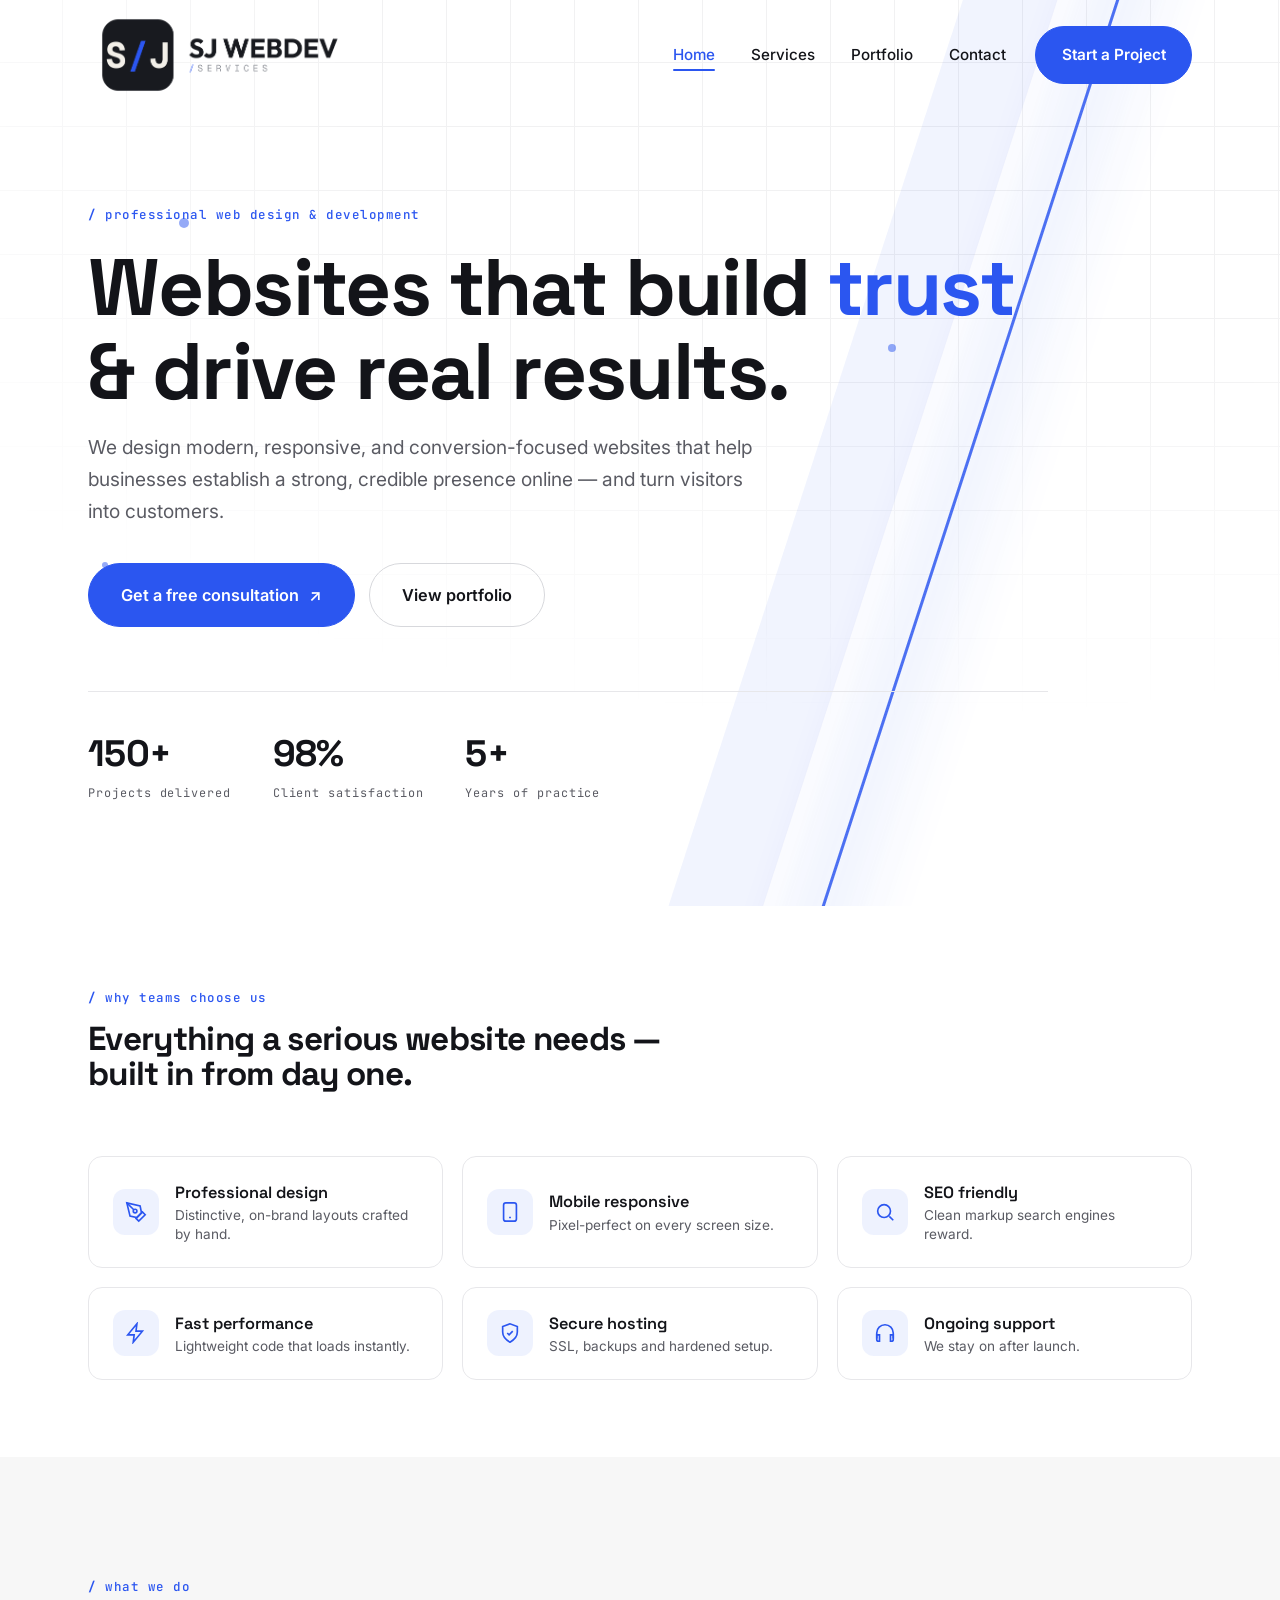
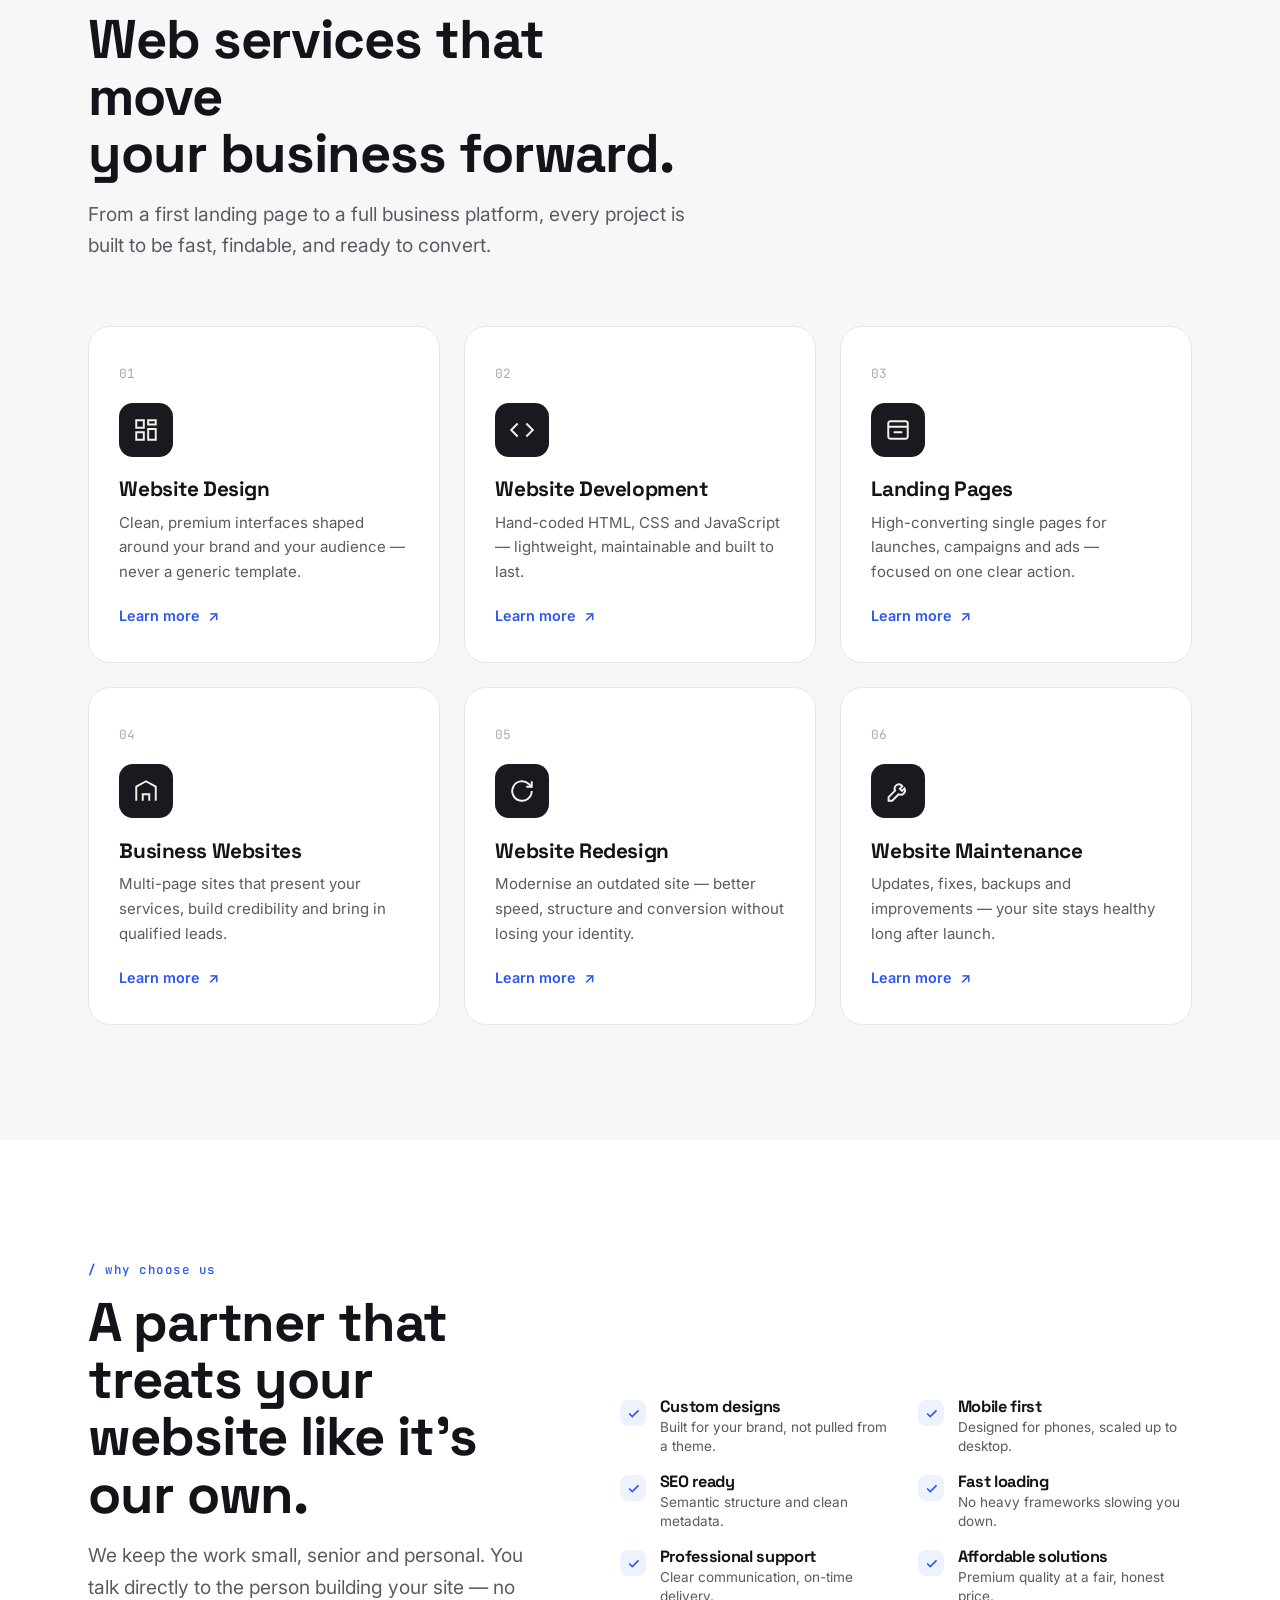
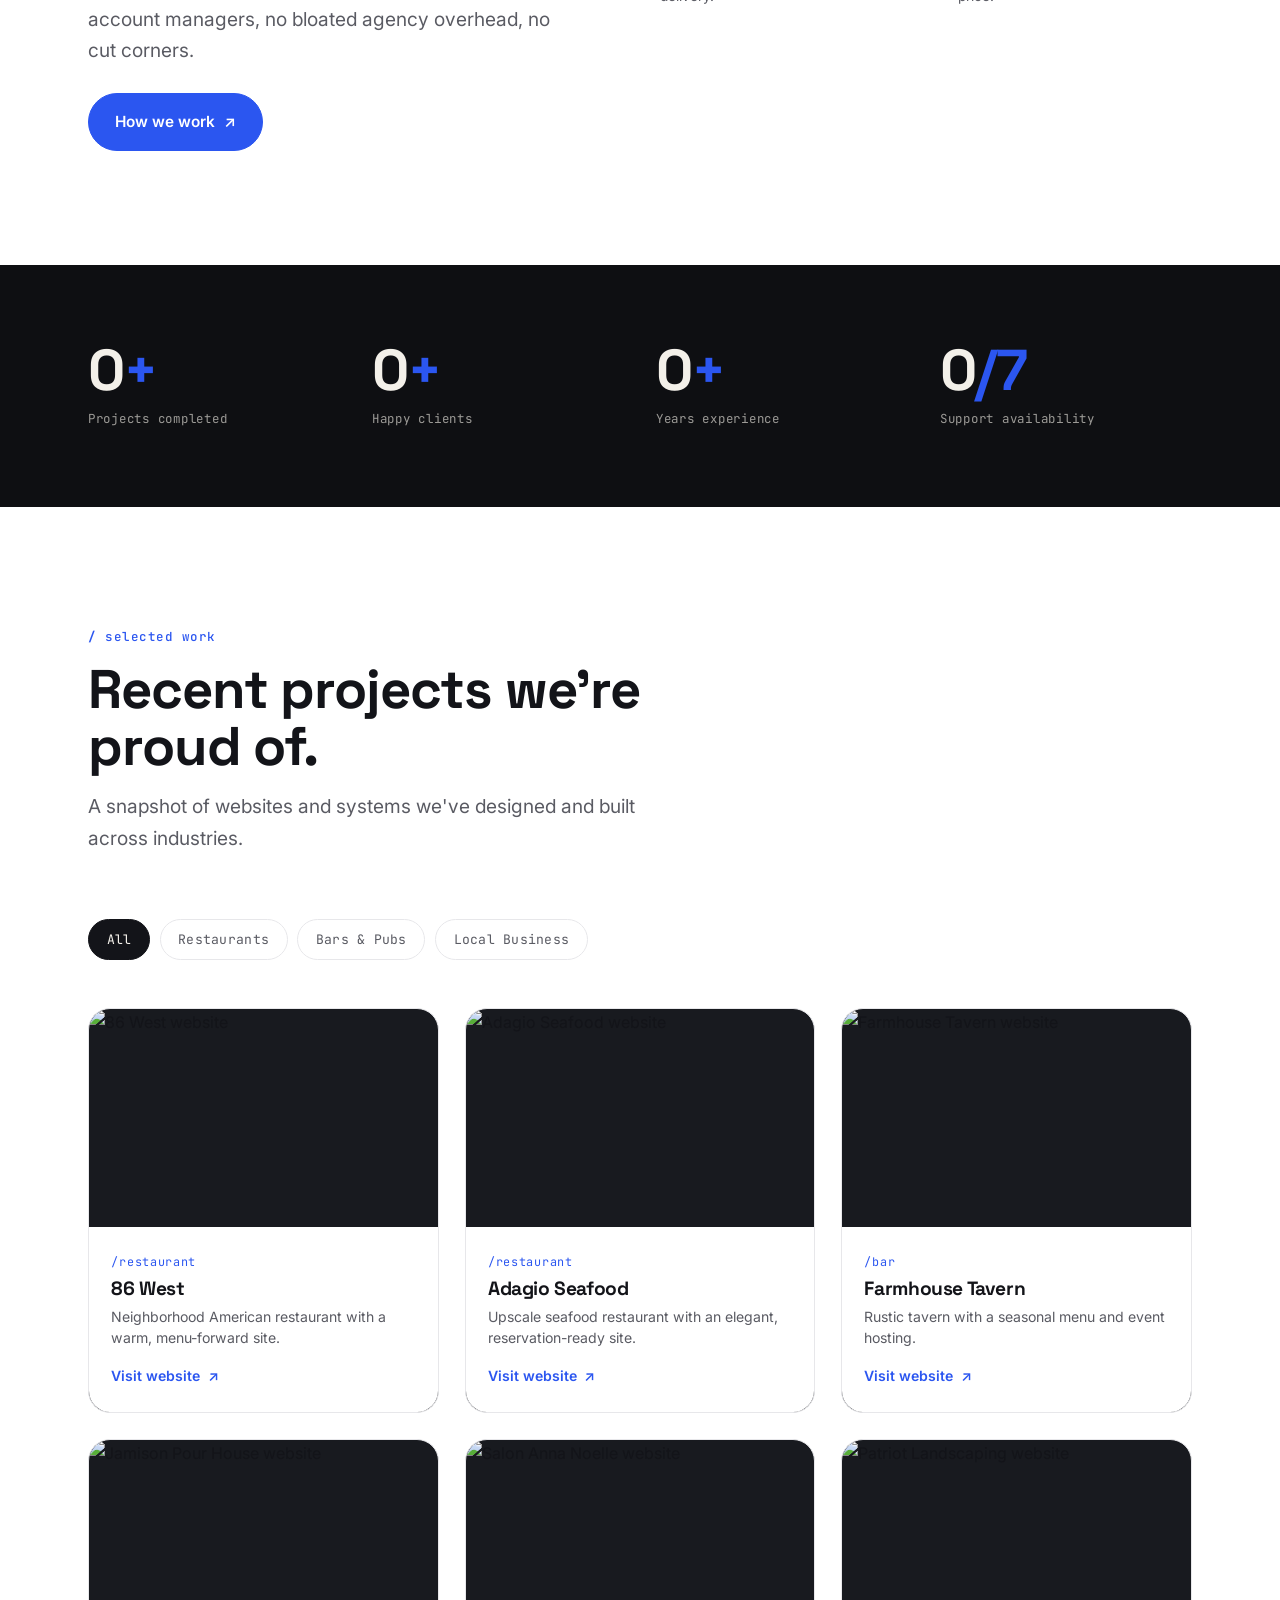
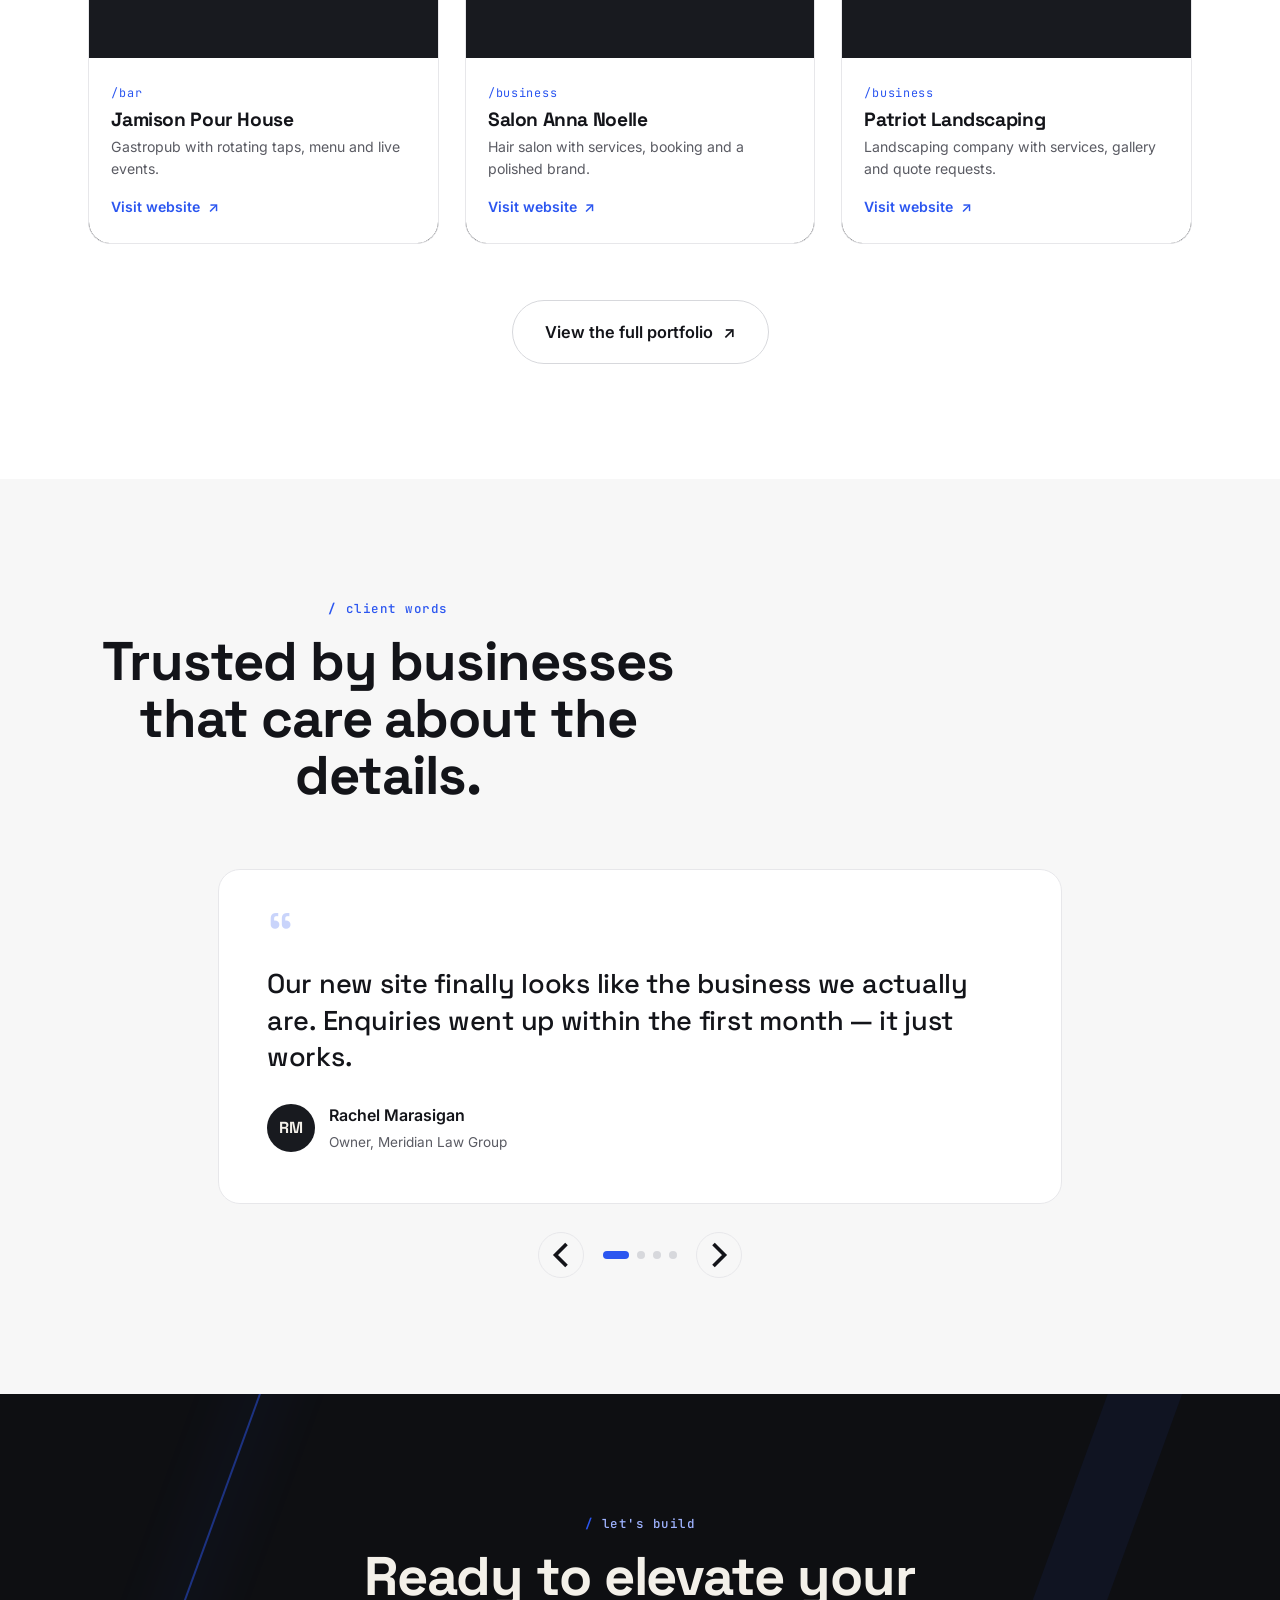
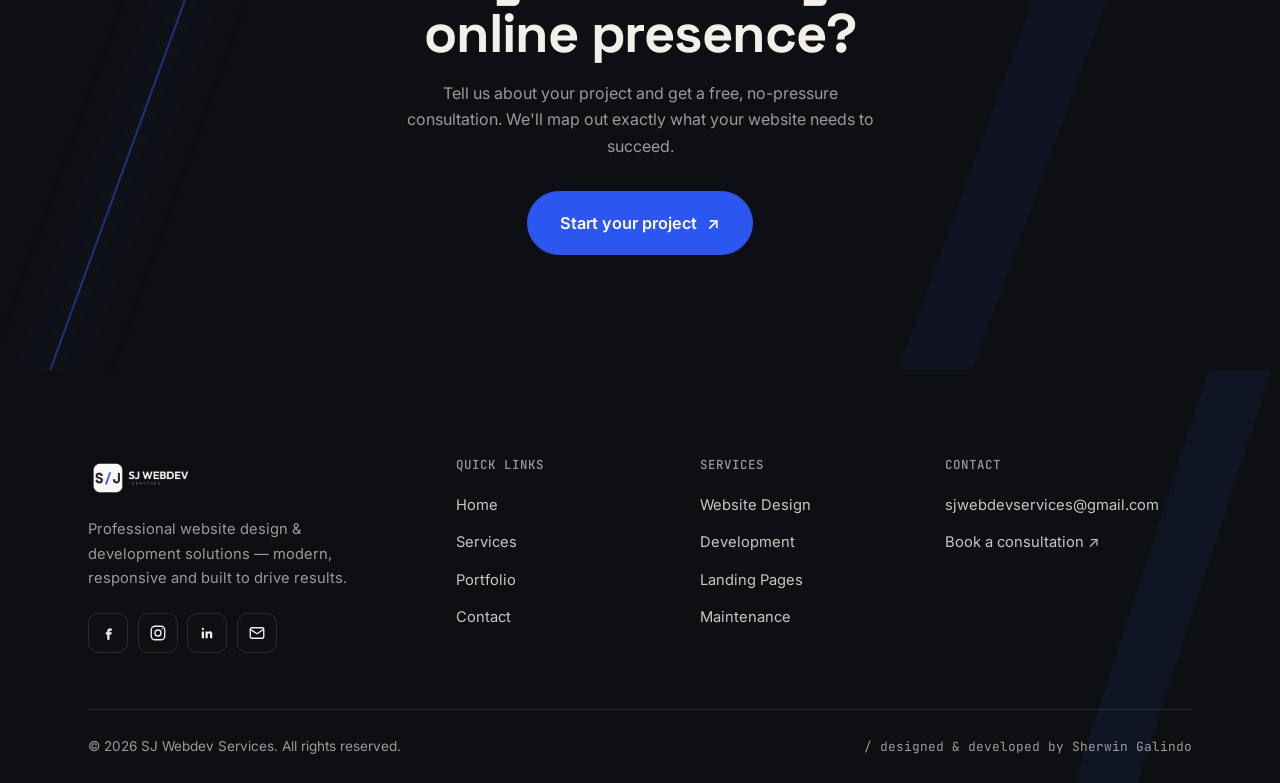
==== index.html @ 27aade32 "Footer: credit 'designed & developed by Sherwin Galindo' on all pages Co-Authored-By: Claude Opus 4." ====
<!DOCTYPE html>
<html lang="en">
<head>
  <meta charset="UTF-8">
  <meta name="viewport" content="width=device-width, initial-scale=1.0">
  <!-- Primary SEO -->
  <title>SJ Webdev Services — Professional Website Design &amp; Development</title>
  <meta name="description" content="SJ Webdev Services designs and builds modern, responsive, conversion-focused websites that help businesses establish a strong online presence. Professional web design &amp; development.">
  <meta name="keywords" content="web design, website development, web developer, business websites, responsive websites, landing pages, ecommerce, SEO friendly websites, SJ Webdev Services">
  <meta name="author" content="SJ Webdev Services">
  <meta name="robots" content="index, follow, max-image-preview:large">
  <meta name="theme-color" content="#0E0F12">
  <link rel="canonical" href="https://www.sjwebdevservices.com/">

  <!-- Open Graph -->
  <meta property="og:type" content="website">
  <meta property="og:site_name" content="SJ Webdev Services">
  <meta property="og:title" content="SJ Webdev Services — Professional Website Design &amp; Development">
  <meta property="og:description" content="Modern, responsive, conversion-focused websites that build trust and drive results.">
  <meta property="og:url" content="https://www.sjwebdevservices.com/">
  <meta property="og:image" content="https://www.sjwebdevservices.com/assets/og-image.svg">
  <meta property="og:image:alt" content="SJ Webdev Services — websites that build trust and drive results">
  <meta property="og:locale" content="en_US">

  <!-- Twitter -->
  <meta name="twitter:card" content="summary_large_image">
  <meta name="twitter:title" content="SJ Webdev Services — Professional Website Design &amp; Development">
  <meta name="twitter:description" content="Modern, responsive, conversion-focused websites that build trust and drive results.">
  <meta name="twitter:image" content="https://www.sjwebdevservices.com/assets/og-image.svg">

  <!-- Favicons -->
  <link rel="icon" type="image/png" sizes="48x48" href="images/favicon-48.png">
  <link rel="icon" type="image/png" sizes="32x32" href="images/favicon-32.png">
  <link rel="apple-touch-icon" href="images/favicon-180.png">

  <!-- Fonts -->
  <link rel="preconnect" href="https://fonts.googleapis.com">
  <link rel="preconnect" href="https://fonts.gstatic.com" crossorigin>
  <link href="https://fonts.googleapis.com/css2?family=Space+Grotesk:wght@500;600;700&family=Inter:wght@400;500;600&family=JetBrains+Mono:wght@400;500&display=swap" rel="stylesheet">

  <!-- Styles -->
  <link rel="stylesheet" href="css/style.css">
  <link rel="stylesheet" href="css/animations.css">
  <link rel="stylesheet" href="css/responsive.css">

  <!-- Structured data: Organization / business -->
  <script type="application/ld+json">
  {
    "@context": "https://schema.org",
    "@type": "ProfessionalService",
    "name": "SJ Webdev Services",
    "alternateName": "SJ Webdev",
    "description": "Professional website design and development solutions — modern, responsive, conversion-focused websites.",
    "email": "sjwebdevservices@gmail.com",
    "url": "https://www.sjwebdevservices.com/",
    "logo": "https://www.sjwebdevservices.com/images/logo-dark.png",
    "image": "https://www.sjwebdevservices.com/assets/og-image.svg",
    "priceRange": "$$",
    "areaServed": "Worldwide",
    "sameAs": [
      "https://www.facebook.com/",
      "https://www.instagram.com/",
      "https://www.linkedin.com/"
    ]
  }
  </script>
  <!-- Structured data: WebSite -->
  <script type="application/ld+json">
  {
    "@context": "https://schema.org",
    "@type": "WebSite",
    "name": "SJ Webdev Services",
    "url": "https://www.sjwebdevservices.com/"
  }
  </script>
</head>
<body>
  <a class="skip-link" href="#main">Skip to content</a>

  <!-- Loader -->
  <div id="loader" aria-hidden="true">
    <div>
      <div class="loader-mark">S<span class="slash">/</span>J</div>
      <div class="loader-bar"><span></span></div>
    </div>
  </div>

  <div id="page-transition" aria-hidden="true"></div>

  <!-- ===================== NAVIGATION ===================== -->
  <header class="nav" id="nav">
    <div class="nav__inner">
      <a class="nav__logo" href="index.html" aria-label="SJ Webdev Services — home">
        <img class="logo-dark" src="images/logo-dark.png" alt="SJ Webdev Services">
      </a>
      <nav class="nav__menu" id="nav-menu" aria-label="Primary">
        <a class="nav__link" href="index.html">Home</a>
        <a class="nav__link" href="about-services.html">Services</a>
        <a class="nav__link" href="portfolio.html">Portfolio</a>
        <a class="nav__link" href="contact.html">Contact</a>
        <span class="nav__cta"><a class="btn" href="contact.html">Start a Project</a></span>
      </nav>
      <button class="nav__toggle" aria-label="Toggle menu" aria-controls="nav-menu" aria-expanded="false">
        <span></span><span></span><span></span>
      </button>
    </div>
  </header>
  <div class="nav__backdrop" aria-hidden="true"></div>

  <main id="main">

    <!-- ===================== HERO ===================== -->
    <section class="hero">
      <div class="hero__bg" aria-hidden="true">
        <div class="hero__grid"></div>
        <div class="hero__slash"></div>
        <div class="hero__slash thick"></div>
        <span class="hero__dot" style="top:24%; left:14%; width:10px; height:10px;"></span>
        <span class="hero__dot" style="top:62%; left:8%; width:6px; height:6px;"></span>
        <span class="hero__dot" style="top:38%; right:30%; width:8px; height:8px;"></span>
      </div>
      <div class="container">
        <div class="hero__inner">
          <span class="eyebrow">professional web design &amp; development</span>
          <h1 class="h-xl">Websites that build <span class="accent">trust</span><br>&amp; drive real results.</h1>
          <p class="lead">We design modern, responsive, and conversion-focused websites that help businesses establish a strong, credible presence online — and turn visitors into customers.</p>
          <div class="hero__actions">
            <a class="btn btn--lg" href="contact.html">Get a free consultation <span class="arrow" aria-hidden="true">↗</span></a>
            <a class="btn btn--ghost btn--lg" href="portfolio.html">View portfolio</a>
          </div>
          <div class="hero__meta">
            <div class="item"><span class="num"><span data-count="150">0</span>+</span><span class="lbl">Projects delivered</span></div>
            <div class="item"><span class="num"><span data-count="98">0</span>%</span><span class="lbl">Client satisfaction</span></div>
            <div class="item"><span class="num"><span data-count="5">0</span>+</span><span class="lbl">Years of practice</span></div>
          </div>
        </div>
      </div>
    </section>

    <!-- ===================== TRUST INDICATORS ===================== -->
    <section class="section section--tight">
      <div class="container">
        <div class="section-head" data-reveal>
          <span class="eyebrow">why teams choose us</span>
          <h2 class="h-md" style="margin-top:.8rem">Everything a serious website needs — built in from day one.</h2>
        </div>
        <div class="trust-grid" data-stagger>
          <div class="trust-card">
            <span class="ic"><svg viewBox="0 0 24 24" fill="none" stroke="currentColor" stroke-width="1.8"><path d="M12 19l7-7 3 3-7 7-3-3z"/><path d="M18 13l-1.5-7.5L2 2l3.5 14.5L13 18l5-5z"/><path d="M2 2l7.586 7.586"/><circle cx="11" cy="11" r="2"/></svg></span>
            <div><div class="t">Professional design</div><div class="d">Distinctive, on-brand layouts crafted by hand.</div></div>
          </div>
          <div class="trust-card">
            <span class="ic"><svg viewBox="0 0 24 24" fill="none" stroke="currentColor" stroke-width="1.8"><rect x="5" y="2" width="14" height="20" rx="2.5"/><path d="M11 18h2"/></svg></span>
            <div><div class="t">Mobile responsive</div><div class="d">Pixel-perfect on every screen size.</div></div>
          </div>
          <div class="trust-card">
            <span class="ic"><svg viewBox="0 0 24 24" fill="none" stroke="currentColor" stroke-width="1.8"><circle cx="11" cy="11" r="7"/><path d="m21 21-4.3-4.3"/></svg></span>
            <div><div class="t">SEO friendly</div><div class="d">Clean markup search engines reward.</div></div>
          </div>
          <div class="trust-card">
            <span class="ic"><svg viewBox="0 0 24 24" fill="none" stroke="currentColor" stroke-width="1.8"><path d="M13 2 3 14h7l-1 8 10-12h-7l1-8z"/></svg></span>
            <div><div class="t">Fast performance</div><div class="d">Lightweight code that loads instantly.</div></div>
          </div>
          <div class="trust-card">
            <span class="ic"><svg viewBox="0 0 24 24" fill="none" stroke="currentColor" stroke-width="1.8"><path d="M12 2 4 5v6c0 5 3.4 8.5 8 11 4.6-2.5 8-6 8-11V5l-8-3z"/><path d="m9 12 2 2 4-4"/></svg></span>
            <div><div class="t">Secure hosting</div><div class="d">SSL, backups and hardened setup.</div></div>
          </div>
          <div class="trust-card">
            <span class="ic"><svg viewBox="0 0 24 24" fill="none" stroke="currentColor" stroke-width="1.8"><path d="M3 18v-6a9 9 0 0 1 18 0v6"/><path d="M21 19a2 2 0 0 1-2 2h-1v-7h3zM3 19a2 2 0 0 0 2 2h1v-7H3z"/></svg></span>
            <div><div class="t">Ongoing support</div><div class="d">We stay on after launch.</div></div>
          </div>
        </div>
      </div>
    </section>

    <!-- ===================== SERVICES PREVIEW ===================== -->
    <section class="section bg-gray" id="services">
      <div class="container">
        <div class="section-head" data-reveal>
          <span class="eyebrow">what we do</span>
          <h2 class="h-lg" style="margin-top:.8rem">Web services that move<br>your business forward.</h2>
          <p class="lead">From a first landing page to a full business platform, every project is built to be fast, findable, and ready to convert.</p>
        </div>
        <div class="card-grid" data-stagger>
          <article class="s-card">
            <span class="s-card__num">01</span>
            <span class="s-card__ic"><svg viewBox="0 0 24 24" fill="none" stroke="currentColor" stroke-width="1.8"><path d="M3 3h7v7H3zM14 3h7v4h-7zM14 11h7v10h-7zM3 14h7v7H3z"/></svg></span>
            <h3>Website Design</h3>
            <p>Clean, premium interfaces shaped around your brand and your audience — never a generic template.</p>
            <a class="text-link" href="about-services.html">Learn more <span class="arrow">↗</span></a>
          </article>
          <article class="s-card">
            <span class="s-card__num">02</span>
            <span class="s-card__ic"><svg viewBox="0 0 24 24" fill="none" stroke="currentColor" stroke-width="1.8"><path d="m8 6-6 6 6 6M16 6l6 6-6 6"/></svg></span>
            <h3>Website Development</h3>
            <p>Hand-coded HTML, CSS and JavaScript — lightweight, maintainable and built to last.</p>
            <a class="text-link" href="about-services.html">Learn more <span class="arrow">↗</span></a>
          </article>
          <article class="s-card">
            <span class="s-card__num">03</span>
            <span class="s-card__ic"><svg viewBox="0 0 24 24" fill="none" stroke="currentColor" stroke-width="1.8"><rect x="3" y="4" width="18" height="16" rx="2"/><path d="M3 9h18M8 14h8"/></svg></span>
            <h3>Landing Pages</h3>
            <p>High-converting single pages for launches, campaigns and ads — focused on one clear action.</p>
            <a class="text-link" href="about-services.html">Learn more <span class="arrow">↗</span></a>
          </article>
          <article class="s-card">
            <span class="s-card__num">04</span>
            <span class="s-card__ic"><svg viewBox="0 0 24 24" fill="none" stroke="currentColor" stroke-width="1.8"><path d="M3 21V8l9-5 9 5v13"/><path d="M9 21v-6h6v6M9 11h.01M15 11h.01"/></svg></span>
            <h3>Business Websites</h3>
            <p>Multi-page sites that present your services, build credibility and bring in qualified leads.</p>
            <a class="text-link" href="about-services.html">Learn more <span class="arrow">↗</span></a>
          </article>
          <article class="s-card">
            <span class="s-card__num">05</span>
            <span class="s-card__ic"><svg viewBox="0 0 24 24" fill="none" stroke="currentColor" stroke-width="1.8"><path d="M21 12a9 9 0 1 1-3-6.7L21 8"/><path d="M21 3v5h-5"/></svg></span>
            <h3>Website Redesign</h3>
            <p>Modernise an outdated site — better speed, structure and conversion without losing your identity.</p>
            <a class="text-link" href="about-services.html">Learn more <span class="arrow">↗</span></a>
          </article>
          <article class="s-card">
            <span class="s-card__num">06</span>
            <span class="s-card__ic"><svg viewBox="0 0 24 24" fill="none" stroke="currentColor" stroke-width="1.8"><path d="M14.7 6.3a4 4 0 0 0-5.4 5.4l-6 6V21h3.3l6-6a4 4 0 0 0 5.4-5.4l-2.3 2.3-2-2 2.3-2.3z"/></svg></span>
            <h3>Website Maintenance</h3>
            <p>Updates, fixes, backups and improvements — your site stays healthy long after launch.</p>
            <a class="text-link" href="about-services.html">Learn more <span class="arrow">↗</span></a>
          </article>
        </div>
      </div>
    </section>

    <!-- ===================== WHY CHOOSE US ===================== -->
    <section class="section">
      <div class="container">
        <div class="split">
          <div data-reveal="left">
            <span class="eyebrow">why choose us</span>
            <h2 class="h-lg" style="margin:.8rem 0 1.1rem">A partner that treats your website like it's our own.</h2>
            <p class="lead">We keep the work small, senior and personal. You talk directly to the person building your site — no account managers, no bloated agency overhead, no cut corners.</p>
            <a class="btn" href="about-services.html" style="margin-top:1.6rem">How we work <span class="arrow">↗</span></a>
          </div>
          <div class="why-list" data-stagger>
            <div class="why-item"><span class="tick"><svg viewBox="0 0 24 24" fill="none" stroke="currentColor" stroke-width="2.5"><path d="m5 12 5 5L20 7"/></svg></span><div><h3>Custom designs</h3><p>Built for your brand, not pulled from a theme.</p></div></div>
            <div class="why-item"><span class="tick"><svg viewBox="0 0 24 24" fill="none" stroke="currentColor" stroke-width="2.5"><path d="m5 12 5 5L20 7"/></svg></span><div><h3>Mobile first</h3><p>Designed for phones, scaled up to desktop.</p></div></div>
            <div class="why-item"><span class="tick"><svg viewBox="0 0 24 24" fill="none" stroke="currentColor" stroke-width="2.5"><path d="m5 12 5 5L20 7"/></svg></span><div><h3>SEO ready</h3><p>Semantic structure and clean metadata.</p></div></div>
            <div class="why-item"><span class="tick"><svg viewBox="0 0 24 24" fill="none" stroke="currentColor" stroke-width="2.5"><path d="m5 12 5 5L20 7"/></svg></span><div><h3>Fast loading</h3><p>No heavy frameworks slowing you down.</p></div></div>
            <div class="why-item"><span class="tick"><svg viewBox="0 0 24 24" fill="none" stroke="currentColor" stroke-width="2.5"><path d="m5 12 5 5L20 7"/></svg></span><div><h3>Professional support</h3><p>Clear communication, on-time delivery.</p></div></div>
            <div class="why-item"><span class="tick"><svg viewBox="0 0 24 24" fill="none" stroke="currentColor" stroke-width="2.5"><path d="m5 12 5 5L20 7"/></svg></span><div><h3>Affordable solutions</h3><p>Premium quality at a fair, honest price.</p></div></div>
          </div>
        </div>
      </div>
    </section>

    <!-- ===================== STATS ===================== -->
    <section class="section--tight bg-ink">
      <div class="container">
        <div class="stats" data-stagger>
          <div class="stat"><div class="num"><span data-count="150">0</span><span class="suffix">+</span></div><div class="lbl">Projects completed</div></div>
          <div class="stat"><div class="num"><span data-count="120">0</span><span class="suffix">+</span></div><div class="lbl">Happy clients</div></div>
          <div class="stat"><div class="num"><span data-count="5">0</span><span class="suffix">+</span></div><div class="lbl">Years experience</div></div>
          <div class="stat"><div class="num"><span data-count="24">0</span><span class="suffix">/7</span></div><div class="lbl">Support availability</div></div>
        </div>
      </div>
    </section>

    <!-- ===================== FEATURED PORTFOLIO ===================== -->
    <section class="section" id="work">
      <div class="container">
        <div class="section-head" data-reveal>
          <span class="eyebrow">selected work</span>
          <h2 class="h-lg" style="margin-top:.8rem">Recent projects we're proud of.</h2>
          <p class="lead">A snapshot of websites and systems we've designed and built across industries.</p>
        </div>

        <div class="filters" role="group" aria-label="Filter projects by category">
          <button class="filter is-active" data-filter="all" aria-pressed="true">All</button>
          <button class="filter" data-filter="restaurant" aria-pressed="false">Restaurants</button>
          <button class="filter" data-filter="bar" aria-pressed="false">Bars &amp; Pubs</button>
          <button class="filter" data-filter="business" aria-pressed="false">Local Business</button>
        </div>

        <div class="portfolio-grid" data-stagger>
          <article class="p-card" data-category="restaurant" data-title="86 West" data-cat-label="restaurant" data-desc="Neighborhood American restaurant with a warm, menu-forward site." data-url="https://the86west.com/" data-type="Restaurant website" data-stack="HTML &middot; CSS &middot; Vanilla JS">
            <div class="p-card__media">
              <img src="https://s0.wp.com/mshots/v1/https%3A%2F%2Fthe86west.com%2F?w=800&h=500" alt="86 West website" loading="lazy" width="800" height="500">
              <button class="p-card__zoom" aria-label="Preview 86 West"><svg viewBox="0 0 24 24" fill="none" stroke="currentColor" stroke-width="2" aria-hidden="true"><circle cx="11" cy="11" r="7"/><path d="m21 21-4.3-4.3M11 8v6M8 11h6"/></svg></button>
              <div class="p-card__overlay"></div>
            </div>
            <div class="p-card__body">
              <span class="p-card__cat">/restaurant</span><h3>86 West</h3>
              <p>Neighborhood American restaurant with a warm, menu-forward site.</p>
              <a class="text-link p-card__visit" href="https://the86west.com/" target="_blank" rel="noopener">Visit website <span class="arrow" aria-hidden="true">&#8599;</span></a>
            </div>
          </article>

          <article class="p-card" data-category="restaurant" data-title="Adagio Seafood" data-cat-label="restaurant" data-desc="Upscale seafood restaurant with an elegant, reservation-ready site." data-url="https://seafoodadagio.com/" data-type="Restaurant website" data-stack="HTML &middot; CSS &middot; Vanilla JS">
            <div class="p-card__media">
              <img src="https://s0.wp.com/mshots/v1/https%3A%2F%2Fseafoodadagio.com%2F?w=800&h=500" alt="Adagio Seafood website" loading="lazy" width="800" height="500">
              <button class="p-card__zoom" aria-label="Preview Adagio Seafood"><svg viewBox="0 0 24 24" fill="none" stroke="currentColor" stroke-width="2" aria-hidden="true"><circle cx="11" cy="11" r="7"/><path d="m21 21-4.3-4.3M11 8v6M8 11h6"/></svg></button>
              <div class="p-card__overlay"></div>
            </div>
            <div class="p-card__body">
              <span class="p-card__cat">/restaurant</span><h3>Adagio Seafood</h3>
              <p>Upscale seafood restaurant with an elegant, reservation-ready site.</p>
              <a class="text-link p-card__visit" href="https://seafoodadagio.com/" target="_blank" rel="noopener">Visit website <span class="arrow" aria-hidden="true">&#8599;</span></a>
            </div>
          </article>

          <article class="p-card" data-category="bar" data-title="Farmhouse Tavern" data-cat-label="bar" data-desc="Rustic tavern with a seasonal menu and event hosting." data-url="https://farmhousetavern.com/" data-type="Bar & pub website" data-stack="HTML &middot; CSS &middot; Vanilla JS">
            <div class="p-card__media">
              <img src="https://s0.wp.com/mshots/v1/https%3A%2F%2Ffarmhousetavern.com%2F?w=800&h=500" alt="Farmhouse Tavern website" loading="lazy" width="800" height="500">
              <button class="p-card__zoom" aria-label="Preview Farmhouse Tavern"><svg viewBox="0 0 24 24" fill="none" stroke="currentColor" stroke-width="2" aria-hidden="true"><circle cx="11" cy="11" r="7"/><path d="m21 21-4.3-4.3M11 8v6M8 11h6"/></svg></button>
              <div class="p-card__overlay"></div>
            </div>
            <div class="p-card__body">
              <span class="p-card__cat">/bar</span><h3>Farmhouse Tavern</h3>
              <p>Rustic tavern with a seasonal menu and event hosting.</p>
              <a class="text-link p-card__visit" href="https://farmhousetavern.com/" target="_blank" rel="noopener">Visit website <span class="arrow" aria-hidden="true">&#8599;</span></a>
            </div>
          </article>

          <article class="p-card" data-category="bar" data-title="Jamison Pour House" data-cat-label="bar" data-desc="Gastropub with rotating taps, menu and live events." data-url="https://jamisonpourhouse.com/" data-type="Bar & pub website" data-stack="HTML &middot; CSS &middot; Vanilla JS">
            <div class="p-card__media">
              <img src="https://s0.wp.com/mshots/v1/https%3A%2F%2Fjamisonpourhouse.com%2F?w=800&h=500" alt="Jamison Pour House website" loading="lazy" width="800" height="500">
              <button class="p-card__zoom" aria-label="Preview Jamison Pour House"><svg viewBox="0 0 24 24" fill="none" stroke="currentColor" stroke-width="2" aria-hidden="true"><circle cx="11" cy="11" r="7"/><path d="m21 21-4.3-4.3M11 8v6M8 11h6"/></svg></button>
              <div class="p-card__overlay"></div>
            </div>
            <div class="p-card__body">
              <span class="p-card__cat">/bar</span><h3>Jamison Pour House</h3>
              <p>Gastropub with rotating taps, menu and live events.</p>
              <a class="text-link p-card__visit" href="https://jamisonpourhouse.com/" target="_blank" rel="noopener">Visit website <span class="arrow" aria-hidden="true">&#8599;</span></a>
            </div>
          </article>

          <article class="p-card" data-category="business" data-title="Salon Anna Noelle" data-cat-label="business" data-desc="Hair salon with services, booking and a polished brand." data-url="https://salonannanoelle.com/" data-type="Business website" data-stack="HTML &middot; CSS &middot; Vanilla JS">
            <div class="p-card__media">
              <img src="https://s0.wp.com/mshots/v1/https%3A%2F%2Fsalonannanoelle.com%2F?w=800&h=500" alt="Salon Anna Noelle website" loading="lazy" width="800" height="500">
              <button class="p-card__zoom" aria-label="Preview Salon Anna Noelle"><svg viewBox="0 0 24 24" fill="none" stroke="currentColor" stroke-width="2" aria-hidden="true"><circle cx="11" cy="11" r="7"/><path d="m21 21-4.3-4.3M11 8v6M8 11h6"/></svg></button>
              <div class="p-card__overlay"></div>
            </div>
            <div class="p-card__body">
              <span class="p-card__cat">/business</span><h3>Salon Anna Noelle</h3>
              <p>Hair salon with services, booking and a polished brand.</p>
              <a class="text-link p-card__visit" href="https://salonannanoelle.com/" target="_blank" rel="noopener">Visit website <span class="arrow" aria-hidden="true">&#8599;</span></a>
            </div>
          </article>

          <article class="p-card" data-category="business" data-title="Patriot Landscaping" data-cat-label="business" data-desc="Landscaping company with services, gallery and quote requests." data-url="https://patriotlandscapenh.com/" data-type="Business website" data-stack="HTML &middot; CSS &middot; Vanilla JS">
            <div class="p-card__media">
              <img src="https://s0.wp.com/mshots/v1/https%3A%2F%2Fpatriotlandscapenh.com%2F?w=800&h=500" alt="Patriot Landscaping website" loading="lazy" width="800" height="500">
              <button class="p-card__zoom" aria-label="Preview Patriot Landscaping"><svg viewBox="0 0 24 24" fill="none" stroke="currentColor" stroke-width="2" aria-hidden="true"><circle cx="11" cy="11" r="7"/><path d="m21 21-4.3-4.3M11 8v6M8 11h6"/></svg></button>
              <div class="p-card__overlay"></div>
            </div>
            <div class="p-card__body">
              <span class="p-card__cat">/business</span><h3>Patriot Landscaping</h3>
              <p>Landscaping company with services, gallery and quote requests.</p>
              <a class="text-link p-card__visit" href="https://patriotlandscapenh.com/" target="_blank" rel="noopener">Visit website <span class="arrow" aria-hidden="true">&#8599;</span></a>
            </div>
          </article>

        </div>

        <div class="center" style="margin-top:clamp(2.5rem,5vw,3.5rem)" data-reveal>
          <a class="btn btn--ghost btn--lg" href="portfolio.html">View the full portfolio <span class="arrow">↗</span></a>
        </div>
      </div>
    </section>

    <!-- ===================== TESTIMONIALS ===================== -->
    <section class="section bg-gray">
      <div class="container">
        <div class="section-head center" data-reveal>
          <span class="eyebrow">client words</span>
          <h2 class="h-lg" style="margin-top:.8rem">Trusted by businesses<br>that care about the details.</h2>
        </div>
        <div class="tslider" data-reveal>
          <div class="tslider__track">
            <div class="tslider__rail">
              <div class="tslide" role="group" aria-label="Testimonial 1 of 4">
                <figure class="tquote">
                  <div class="mark" aria-hidden="true">&ldquo;</div>
                  <blockquote>Our new site finally looks like the business we actually are. Enquiries went up within the first month — it just works.</blockquote>
                  <figcaption><span class="avatar">RM</span><span><span class="who">Rachel Marasigan</span><br><span class="role">Owner, Meridian Law Group</span></span></figcaption>
                </figure>
              </div>
              <div class="tslide" role="group" aria-label="Testimonial 2 of 4">
                <figure class="tquote">
                  <div class="mark" aria-hidden="true">&ldquo;</div>
                  <blockquote>Fast, clean and exactly what we asked for. The attention to spacing and typography is on a different level.</blockquote>
                  <figcaption><span class="avatar">DC</span><span><span class="who">Daniel Cruz</span><br><span class="role">Founder, Time &amp; Bags IND</span></span></figcaption>
                </figure>
              </div>
              <div class="tslide" role="group" aria-label="Testimonial 3 of 4">
                <figure class="tquote">
                  <div class="mark" aria-hidden="true">&ldquo;</div>
                  <blockquote>The check-in system saves our volunteers so much time every Sunday. Reliable, simple, and beautifully done.</blockquote>
                  <figcaption><span class="avatar">JL</span><span><span class="who">Joy Lim</span><br><span class="role">Coordinator, Children's Ministry</span></span></figcaption>
                </figure>
              </div>
              <div class="tslide" role="group" aria-label="Testimonial 4 of 4">
                <figure class="tquote">
                  <div class="mark" aria-hidden="true">&ldquo;</div>
                  <blockquote>Communication was clear from start to finish and the site launched right on schedule. Highly recommended.</blockquote>
                  <figcaption><span class="avatar">AS</span><span><span class="who">Andre Santos</span><br><span class="role">Manager, Urban Brew Coffee</span></span></figcaption>
                </figure>
              </div>
            </div>
          </div>
          <div class="tslider__nav">
            <button class="tslider__arrow tslider__arrow--prev" aria-label="Previous testimonial"><svg viewBox="0 0 24 24" fill="none" stroke="currentColor" stroke-width="2"><path d="m15 18-6-6 6-6"/></svg></button>
            <div class="tslider__dots" aria-hidden="true"></div>
            <button class="tslider__arrow tslider__arrow--next" aria-label="Next testimonial"><svg viewBox="0 0 24 24" fill="none" stroke="currentColor" stroke-width="2"><path d="m9 18 6-6-6-6"/></svg></button>
          </div>
        </div>
      </div>
    </section>

    <!-- ===================== CTA ===================== -->
    <section class="section cta-band bg-ink">
      <div class="cta-band__slash" aria-hidden="true"></div>
      <div class="cta-band__slash b" aria-hidden="true"></div>
      <div class="container" data-reveal>
        <span class="eyebrow on-dark">let's build</span>
        <h2 class="h-lg" style="margin-top:.8rem">Ready to elevate your online presence?</h2>
        <p>Tell us about your project and get a free, no-pressure consultation. We'll map out exactly what your website needs to succeed.</p>
        <a class="btn btn--lg" href="contact.html">Start your project <span class="arrow">↗</span></a>
      </div>
    </section>

  </main>

  <!-- ===================== FOOTER ===================== -->
  <footer class="footer">
    <div class="footer__slash" aria-hidden="true"></div>
    <div class="container">
      <div class="footer__grid">
        <div class="footer__brand">
          <img src="images/logo-light.png" alt="SJ Webdev Services">
          <p>Professional website design &amp; development solutions — modern, responsive and built to drive results.</p>
          <div class="footer__social">
            <a href="https://www.facebook.com/" target="_blank" rel="noopener" aria-label="Facebook"><svg viewBox="0 0 24 24" fill="currentColor"><path d="M14 9h3V6h-3c-2 0-3 1.5-3 3.5V11H9v3h2v7h3v-7h2.5l.5-3H14V9.5c0-.4.3-.5.7-.5z"/></svg></a>
            <a href="https://www.instagram.com/" target="_blank" rel="noopener" aria-label="Instagram"><svg viewBox="0 0 24 24" fill="none" stroke="currentColor" stroke-width="1.8"><rect x="3" y="3" width="18" height="18" rx="5"/><circle cx="12" cy="12" r="4"/><circle cx="17.5" cy="6.5" r="1" fill="currentColor" stroke="none"/></svg></a>
            <a href="https://www.linkedin.com/" target="_blank" rel="noopener" aria-label="LinkedIn"><svg viewBox="0 0 24 24" fill="currentColor"><path d="M6.5 8A1.5 1.5 0 1 0 6.5 5a1.5 1.5 0 0 0 0 3zM5 10h3v9H5zM10 10h3v1.4c.5-.9 1.6-1.6 3-1.6 2.3 0 3 1.5 3 3.8V19h-3v-4.6c0-1.1-.4-1.8-1.4-1.8-1 0-1.6.7-1.6 1.8V19h-3z"/></svg></a>
            <a href="mailto:sjwebdevservices@gmail.com" aria-label="Email"><svg viewBox="0 0 24 24" fill="none" stroke="currentColor" stroke-width="1.8"><rect x="3" y="5" width="18" height="14" rx="2"/><path d="m3 7 9 6 9-6"/></svg></a>
          </div>
        </div>
        <div class="footer__col">
          <h2>Quick links</h2>
          <ul>
            <li><a href="index.html">Home</a></li>
            <li><a href="about-services.html">Services</a></li>
            <li><a href="portfolio.html">Portfolio</a></li>
            <li><a href="contact.html">Contact</a></li>
          </ul>
        </div>
        <div class="footer__col">
          <h2>Services</h2>
          <ul>
            <li><a href="about-services.html">Website Design</a></li>
            <li><a href="about-services.html">Development</a></li>
            <li><a href="about-services.html">Landing Pages</a></li>
            <li><a href="about-services.html">Maintenance</a></li>
          </ul>
        </div>
        <div class="footer__col">
          <h2>Contact</h2>
          <ul>
            <li><a href="mailto:sjwebdevservices@gmail.com">sjwebdevservices@gmail.com</a></li>
            <li><a href="contact.html">Book a consultation ↗</a></li>
          </ul>
        </div>
      </div>
      <div class="footer__bottom">
        <p>&copy; <span data-year>2026</span> SJ Webdev Services. All rights reserved.</p>
        <p class="mono">/ designed &amp; developed by Sherwin Galindo</p>
      </div>
    </div>
  </footer>

  <!-- Back to top -->
  <button class="to-top" aria-label="Back to top"><svg viewBox="0 0 24 24" fill="none" stroke="currentColor" stroke-width="2"><path d="m18 15-6-6-6 6"/></svg></button>

  <!-- Lightbox (used by featured portfolio) -->
  <div class="lightbox" role="dialog" aria-modal="true" aria-label="Project preview">
    <div class="lightbox__panel">
      <div class="lightbox__media"><img src="" alt=""></div>
      <div class="lightbox__info">
        <span class="eyebrow"><span class="lightbox__cat"></span></span>
        <h3 class="lightbox__title"></h3>
        <p class="lightbox__desc"></p>
        <dl class="lightbox__meta">
          <div><dt>Type</dt><dd class="lightbox__type"></dd></div>
          <div><dt>Stack</dt><dd class="lightbox__stack"></dd></div>
        </dl>
        <a class="btn lightbox__link" href="#" target="_blank" rel="noopener" style="margin-top:auto">Visit website <span class="arrow">↗</span></a>
      </div>
    </div>
    <button class="lightbox__close" aria-label="Close preview"><svg viewBox="0 0 24 24" fill="none" stroke="currentColor" stroke-width="2"><path d="M18 6 6 18M6 6l12 12"/></svg></button>
  </div>

  <!-- Scripts -->
  <script src="js/main.js" defer></script>
  <script src="js/portfolio.js" defer></script>
</body>
</html>
---- css/style.css ----
/* ============================================================
   SJ WEBDEV SERVICES — style.css
   Design system, layout, navigation, sections, footer
   Palette derived from brand logo: cobalt #2B56F0 / cream #F3F0E9
   ============================================================ */

/* ---------- Design tokens ---------- */
:root {
  /* Brand */
  --blue:        #2B56F0;
  --blue-600:    #1f43d1;
  --blue-700:    #1736ac;
  --blue-tint:   rgba(43, 86, 240, 0.08);
  --blue-glow:   rgba(43, 86, 240, 0.32);
  --cream:       #F3F0E9;
  --ink:         #0E0F12;   /* near-black sections */
  --char:        #181A1F;   /* logo dark square */

  /* Neutrals */
  --white:       #FFFFFF;
  --gray-50:     #F7F7F7;
  --gray-100:    #F1F1F2;
  --gray-200:    #E7E7EA;
  --gray-300:    #D7D8DC;
  --gray-400:    #A9AAB1;
  --gray-500:    #74757D;
  --gray-600:    #54555D;

  /* Text */
  --text:        #131419;
  --muted:       #5A5B63;
  --text-invert: #F3F0E9;
  --muted-invert:rgba(243, 240, 233, 0.62);

  /* Type */
  --font-display: "Space Grotesk", "Segoe UI", system-ui, sans-serif;
  --font-body:    "Inter", "Segoe UI", system-ui, -apple-system, sans-serif;
  --font-mono:    "JetBrains Mono", "SFMono-Regular", Consolas, monospace;

  /* Layout */
  --container: 1200px;
  --gutter: clamp(1.25rem, 4vw, 3rem);
  --radius: 14px;
  --radius-lg: 22px;
  --radius-pill: 999px;

  /* Effects */
  --border: 1px solid var(--gray-200);
  --border-dark: 1px solid rgba(243, 240, 233, 0.12);
  --shadow-sm: 0 1px 2px rgba(14, 15, 18, 0.05);
  --shadow-md: 0 10px 30px -12px rgba(14, 15, 18, 0.18);
  --shadow-lg: 0 30px 60px -24px rgba(14, 15, 18, 0.30);
  --shadow-blue: 0 18px 40px -16px var(--blue-glow);

  --ease: cubic-bezier(0.22, 1, 0.36, 1);
  --nav-h: 110px;
}

/* ---------- Reset ---------- */
*, *::before, *::after { box-sizing: border-box; margin: 0; padding: 0; }
html { scroll-behavior: smooth; -webkit-text-size-adjust: 100%; }
@media (prefers-reduced-motion: reduce) { html { scroll-behavior: auto; } }

body {
  font-family: var(--font-body);
  color: var(--text);
  background: var(--white);
  line-height: 1.65;
  font-size: 1rem;
  -webkit-font-smoothing: antialiased;
  text-rendering: optimizeLegibility;
  overflow-x: hidden;
}

img, svg { display: block; max-width: 100%; }
a { color: inherit; text-decoration: none; }
button { font: inherit; cursor: pointer; border: none; background: none; color: inherit; }
ul { list-style: none; }
:focus-visible { outline: 3px solid var(--blue); outline-offset: 3px; border-radius: 4px; }

/* ---------- Typography ---------- */
h1, h2, h3, h4 { font-family: var(--font-display); font-weight: 700; line-height: 1.05; letter-spacing: -0.02em; color: var(--text); }
.h-xl { font-size: clamp(2.6rem, 6.5vw, 5rem); }
.h-lg { font-size: clamp(2.1rem, 4.6vw, 3.4rem); }
.h-md { font-size: clamp(1.5rem, 2.6vw, 2.1rem); }
p { color: var(--muted); }

/* monospace slash eyebrow — brand signature */
.eyebrow {
  display: inline-flex; align-items: center; gap: 0.55rem;
  font-family: var(--font-mono);
  font-size: 0.78rem; font-weight: 500;
  letter-spacing: 0.12em; text-transform: lowercase;
  color: var(--blue);
}
.eyebrow::before { content: "/"; color: var(--blue); font-weight: 700; }
.eyebrow.on-dark { color: #9fb3ff; }

.lead { font-size: clamp(1.05rem, 1.5vw, 1.25rem); color: var(--muted); max-width: 56ch; }
.text-invert { color: var(--text-invert) !important; }
.muted-invert { color: var(--muted-invert) !important; }

/* ---------- Layout primitives ---------- */
.container { width: 100%; max-width: var(--container); margin-inline: auto; padding-inline: var(--gutter); }
.section { padding-block: clamp(4.5rem, 9vw, 8rem); position: relative; }
.section--tight { padding-block: clamp(3rem, 6vw, 5rem); }
.section-head { max-width: 60ch; margin-bottom: clamp(2.5rem, 5vw, 4rem); }
.section-head .lead { margin-top: 1rem; }
.bg-ink   { background: var(--ink); color: var(--text-invert); }
.bg-char  { background: var(--char); color: var(--text-invert); }
.bg-gray  { background: var(--gray-50); }
.center   { text-align: center; }
.center .section-head { margin-inline: auto; }
.center .lead { margin-inline: auto; }

/* ---------- Buttons ---------- */
.btn {
  --bg: var(--blue); --fg: #fff;
  display: inline-flex; align-items: center; gap: 0.6rem;
  padding: 0.95rem 1.6rem;
  font-family: var(--font-body); font-weight: 600; font-size: 0.96rem;
  background: var(--bg); color: var(--fg);
  border-radius: var(--radius-pill);
  border: 1.5px solid var(--bg);
  transition: transform .35s var(--ease), background .25s var(--ease), box-shadow .35s var(--ease), border-color .25s;
  will-change: transform;
}
.btn:hover { transform: translateY(-3px); box-shadow: var(--shadow-blue); background: var(--blue-600); border-color: var(--blue-600); }
.btn:active { transform: translateY(-1px); }
.btn .arrow { transition: transform .35s var(--ease); }
.btn:hover .arrow { transform: translate(3px, -3px); }

.btn--ghost { --bg: transparent; --fg: var(--text); border-color: var(--gray-300); }
.btn--ghost:hover { background: var(--text); --fg: #fff; border-color: var(--text); box-shadow: var(--shadow-md); }
.btn--ghost.on-dark { --fg: var(--cream); border-color: rgba(243,240,233,0.25); }
.btn--ghost.on-dark:hover { background: var(--cream); --fg: var(--ink); border-color: var(--cream); }
.btn--lg { padding: 1.1rem 2rem; font-size: 1.02rem; }
.btn--block { width: 100%; justify-content: center; }

.text-link { display: inline-flex; align-items: center; gap: .45rem; font-weight: 600; color: var(--blue); }
.text-link .arrow { transition: transform .3s var(--ease); }
.text-link:hover .arrow { transform: translate(4px,-4px); }

/* ============================================================
   LOADER
   ============================================================ */
#loader {
  position: fixed; inset: 0; z-index: 9999;
  display: grid; place-items: center;
  background: var(--ink);
  transition: opacity .6s var(--ease), visibility .6s;
}
#loader.is-done { opacity: 0; visibility: hidden; }
.loader-mark { display: flex; align-items: baseline; gap: .1rem; font-family: var(--font-display); font-weight: 700; font-size: clamp(2rem,7vw,3.2rem); color: var(--cream); }
.loader-mark .slash { color: var(--blue); animation: loaderPulse 1.1s var(--ease) infinite; }
.loader-bar { width: 180px; height: 3px; margin-top: 1.4rem; border-radius: 2px; background: rgba(243,240,233,0.12); overflow: hidden; }
.loader-bar span { display: block; height: 100%; width: 40%; background: var(--blue); border-radius: 2px; animation: loaderSlide 1.1s var(--ease) infinite; }
@keyframes loaderPulse { 0%,100%{opacity:1} 50%{opacity:.3} }
@keyframes loaderSlide { 0%{transform:translateX(-120%)} 100%{transform:translateX(360%)} }

/* ============================================================
   NAVIGATION
   ============================================================ */
.nav {
  position: fixed; top: 0; left: 0; right: 0; z-index: 1000;
  height: var(--nav-h);
  display: flex; align-items: center;
  transition: background .4s var(--ease), box-shadow .4s var(--ease), backdrop-filter .4s, height .3s;
}
.nav.is-scrolled {
  background: rgba(255,255,255,0.82);
  backdrop-filter: saturate(180%) blur(14px);
  -webkit-backdrop-filter: saturate(180%) blur(14px);
  box-shadow: 0 1px 0 var(--gray-200), var(--shadow-sm);
  height: 92px;
}
.nav__inner { width: 100%; max-width: var(--container); margin-inline: auto; padding-inline: var(--gutter); display: flex; align-items: center; justify-content: space-between; gap: 1.5rem; }
.nav__logo img { height: 100px; width: auto; transition: height .3s var(--ease); }
.nav.is-scrolled .nav__logo img { height: 84px; }
.nav__logo .logo-dark { display: block; }
.nav__logo .logo-light { display: none; }

.nav__menu { display: flex; align-items: center; gap: 0.35rem; }
.nav__link {
  position: relative; padding: 0.55rem 0.95rem;
  font-size: 0.95rem; font-weight: 500; color: var(--text);
  border-radius: var(--radius-pill); transition: color .25s, background .25s;
}
.nav__link::after {
  content: ""; position: absolute; left: 0.95rem; right: 0.95rem; bottom: 0.32rem;
  height: 2px; background: var(--blue); border-radius: 2px;
  transform: scaleX(0); transform-origin: left; transition: transform .3s var(--ease);
}
.nav__link:hover { color: var(--blue); }
.nav__link.is-active { color: var(--blue); }
.nav__link.is-active::after { transform: scaleX(1); }
.nav__cta { margin-left: 0.5rem; }

/* White header on dark page-head pages (top / un-scrolled state) */
.theme-dark-head .nav:not(.is-scrolled) .nav__logo .logo-dark { display: none; }
.theme-dark-head .nav:not(.is-scrolled) .nav__logo .logo-light { display: block; }
.theme-dark-head .nav:not(.is-scrolled) .nav__toggle span { background: #fff; }
.theme-dark-head.menu-open .nav:not(.is-scrolled) .nav__toggle span { background: var(--text); }
@media (min-width: 769px) {
  .theme-dark-head .nav:not(.is-scrolled) .nav__link { color: rgba(255,255,255,0.88); }
  .theme-dark-head .nav:not(.is-scrolled) .nav__link:hover,
  .theme-dark-head .nav:not(.is-scrolled) .nav__link.is-active { color: #fff; }
}

/* hamburger */
.nav__toggle { display: none; width: 44px; height: 44px; border-radius: 12px; position: relative; }
.nav__toggle span { position: absolute; left: 11px; right: 11px; height: 2px; background: var(--text); border-radius: 2px; transition: transform .35s var(--ease), opacity .25s, top .35s var(--ease); }
.nav__toggle span:nth-child(1){ top: 16px; }
.nav__toggle span:nth-child(2){ top: 22px; }
.nav__toggle span:nth-child(3){ top: 28px; }
body.menu-open .nav__toggle span:nth-child(1){ top: 22px; transform: rotate(45deg); }
body.menu-open .nav__toggle span:nth-child(2){ opacity: 0; }
body.menu-open .nav__toggle span:nth-child(3){ top: 22px; transform: rotate(-45deg); }

/* mobile drawer */
.nav__backdrop { position: fixed; inset: 0; background: rgba(14,15,18,0.45); opacity: 0; visibility: hidden; transition: opacity .4s, visibility .4s; z-index: 998; }
body.menu-open .nav__backdrop { opacity: 1; visibility: visible; }

/* ============================================================
   HERO
   ============================================================ */
.hero { position: relative; padding-top: calc(var(--nav-h) + clamp(2.5rem, 7vw, 6rem)); padding-bottom: clamp(3.5rem, 8vw, 7rem); overflow: clip; }
.hero__bg { position: absolute; inset: 0; z-index: 0; pointer-events: none; overflow: hidden; }
.hero__grid { position: absolute; inset: -2px; background-image: linear-gradient(var(--gray-100) 1px, transparent 1px), linear-gradient(90deg, var(--gray-100) 1px, transparent 1px); background-size: 64px 64px; mask-image: radial-gradient(120% 90% at 70% 10%, #000 35%, transparent 78%); -webkit-mask-image: radial-gradient(120% 90% at 70% 10%, #000 35%, transparent 78%); }
/* diagonal slash accent — brand signature */
.hero__slash { position: absolute; top: -20%; right: 8%; width: 3px; height: 150%; background: var(--blue); transform: rotate(18deg); opacity: .85; box-shadow: 0 0 70px 8px var(--blue-glow); }
.hero__slash.thick { right: 13%; width: 90px; background: var(--blue-tint); box-shadow: none; }
.hero__dot { position: absolute; border-radius: 50%; background: var(--blue); opacity: .5; }

.hero__inner { position: relative; z-index: 1; max-width: 60rem; }
.hero h1 { margin: 1.2rem 0; }
.hero h1 .accent { color: var(--blue); position: relative; }
.hero .lead { margin-bottom: 2.2rem; }
.hero__actions { display: flex; flex-wrap: wrap; gap: 0.9rem; }
.hero__meta { display: flex; flex-wrap: wrap; gap: 2rem 2.6rem; margin-top: clamp(2.5rem,5vw,4rem); padding-top: 2rem; border-top: var(--border); }
.hero__meta .item { display: flex; flex-direction: column; }
.hero__meta .num { font-family: var(--font-display); font-weight: 700; font-size: clamp(1.7rem,3vw,2.3rem); color: var(--text); letter-spacing: -0.02em; }
.hero__meta .lbl { font-family: var(--font-mono); font-size: 0.74rem; letter-spacing: .08em; color: var(--muted); }

/* ============================================================
   TRUST INDICATORS
   ============================================================ */
.trust-grid { display: grid; grid-template-columns: repeat(3, 1fr); gap: clamp(.75rem, 1.5vw, 1.25rem); }
.trust-card {
  display: flex; align-items: center; gap: 1rem;
  padding: 1.4rem 1.5rem; border: var(--border); border-radius: var(--radius);
  background: var(--white); transition: transform .4s var(--ease), border-color .3s, box-shadow .4s;
}
.trust-card:hover { transform: translateY(-4px); border-color: var(--blue); box-shadow: var(--shadow-md); }
.trust-card .ic { flex: 0 0 46px; width: 46px; height: 46px; display: grid; place-items: center; border-radius: 12px; background: var(--blue-tint); color: var(--blue); }
.trust-card .ic svg { width: 22px; height: 22px; }
.trust-card .t { font-family: var(--font-display); font-weight: 600; font-size: 1.02rem; }
.trust-card .d { font-size: 0.85rem; color: var(--muted); line-height: 1.4; }

/* ============================================================
   CARD GRID (services)
   ============================================================ */
.card-grid { display: grid; grid-template-columns: repeat(3, 1fr); gap: clamp(1rem, 2vw, 1.5rem); }
.s-card {
  position: relative; overflow: hidden;
  padding: 2rem 1.9rem 2.1rem;
  border: var(--border); border-radius: var(--radius-lg);
  background: var(--white);
  transition: transform .45s var(--ease), box-shadow .45s var(--ease), border-color .3s;
}
.s-card::before { content: ""; position: absolute; top: 0; right: -40px; width: 3px; height: 0; background: var(--blue); transform: rotate(20deg); transform-origin: top; transition: height .5s var(--ease); }
.s-card:hover { transform: translateY(-6px); box-shadow: var(--shadow-lg); border-color: transparent; }
.s-card:hover::before { height: 220%; }
.s-card__num { font-family: var(--font-mono); font-size: 0.8rem; color: var(--gray-400); }
.s-card__ic { width: 54px; height: 54px; margin: 1.1rem 0 1.4rem; display: grid; place-items: center; border-radius: 14px; background: var(--char); color: var(--cream); transition: background .35s, transform .45s var(--ease); }
.s-card__ic svg { width: 26px; height: 26px; }
.s-card:hover .s-card__ic { background: var(--blue); transform: rotate(-6deg); }
.s-card h3 { font-size: 1.3rem; margin-bottom: .6rem; }
.s-card p { font-size: 0.94rem; }
.s-card .text-link { margin-top: 1.2rem; font-size: 0.9rem; }

/* ============================================================
   WHY CHOOSE US (split)
   ============================================================ */
.split { display: grid; grid-template-columns: 0.9fr 1.1fr; gap: clamp(2rem, 5vw, 5rem); align-items: center; }
.why-list { display: grid; grid-template-columns: 1fr 1fr; gap: 1rem 1.5rem; }
.why-item { display: flex; gap: .85rem; }
.why-item .tick { flex: 0 0 26px; width: 26px; height: 26px; border-radius: 8px; background: var(--blue-tint); color: var(--blue); display: grid; place-items: center; margin-top: 2px; }
.why-item .tick svg { width: 15px; height: 15px; }
.why-item h4, .why-item h3 { font-size: 1.02rem; margin-bottom: .15rem; }
.why-item p { font-size: 0.85rem; line-height: 1.45; }

/* stats */
.stats { display: grid; grid-template-columns: repeat(4, 1fr); gap: clamp(1rem,2.5vw,2rem); }
.stat { text-align: left; }
.stat .num { font-family: var(--font-display); font-weight: 700; font-size: clamp(2.4rem, 4.5vw, 3.6rem); letter-spacing: -0.03em; line-height: 1; }
.stat .num .suffix { color: var(--blue); }
.stat .lbl { margin-top: .6rem; font-family: var(--font-mono); font-size: 0.78rem; letter-spacing: .06em; color: var(--muted-invert); }
.bg-ink .stat .lbl, .bg-char .stat .lbl { color: var(--muted-invert); }

/* ============================================================
   PORTFOLIO
   ============================================================ */
.filters { display: flex; flex-wrap: wrap; gap: 0.6rem; margin-bottom: clamp(2rem,4vw,3rem); }
.filter {
  font-family: var(--font-mono); font-size: 0.82rem; letter-spacing: .02em;
  padding: 0.55rem 1.1rem; border-radius: var(--radius-pill);
  border: 1.5px solid var(--gray-200); color: var(--muted);
  transition: all .25s var(--ease);
}
.filter:hover { border-color: var(--text); color: var(--text); }
.filter.is-active { background: var(--text); border-color: var(--text); color: var(--cream); }

.portfolio-grid { display: grid; grid-template-columns: repeat(3, 1fr); gap: clamp(1rem, 2vw, 1.6rem); }
.p-card {
  position: relative; border-radius: var(--radius-lg); overflow: hidden;
  background: var(--char); border: 1px solid var(--gray-200);
  transition: transform .5s var(--ease), box-shadow .5s var(--ease), opacity .4s, filter .4s;
}
.p-card.is-hidden { display: none; }
.p-card__media { position: relative; aspect-ratio: 8 / 5; overflow: hidden; }
.p-card__media img { width: 100%; height: 100%; object-fit: cover; transition: transform .7s var(--ease); }
.p-card:hover { transform: translateY(-6px); box-shadow: var(--shadow-lg); }
.p-card:hover .p-card__media img { transform: scale(1.06); }
.p-card__overlay {
  position: absolute; inset: 0; display: flex; align-items: flex-end; justify-content: flex-start;
  padding: 1.2rem; gap: .6rem;
  background: linear-gradient(0deg, rgba(14,15,18,0.78) 0%, rgba(14,15,18,0) 55%);
  opacity: 0; transition: opacity .4s var(--ease);
}
.p-card:hover .p-card__overlay { opacity: 1; }
.p-card__zoom { position: absolute; top: 1rem; right: 1rem; width: 42px; height: 42px; border-radius: 50%; background: rgba(243,240,233,0.92); color: var(--ink); display: grid; place-items: center; transform: translateY(-8px) scale(.8); opacity: 0; transition: all .4s var(--ease); }
.p-card:hover .p-card__zoom { transform: none; opacity: 1; }
.p-card__zoom svg { width: 18px; height: 18px; }
.p-card__body { padding: 1.25rem 1.4rem 1.5rem; background: var(--white); }
.p-card__cat { font-family: var(--font-mono); font-size: 0.74rem; letter-spacing: .06em; color: var(--blue); }
.p-card__body h3 { font-size: 1.2rem; margin: .35rem 0 .4rem; }
.p-card__body p { font-size: 0.88rem; line-height: 1.5; }
.p-card__visit { margin-top: 1rem; font-size: 0.88rem; }

/* lightbox */
.lightbox { position: fixed; inset: 0; z-index: 1200; display: grid; place-items: center; padding: clamp(1rem,4vw,3rem); background: rgba(8,9,12,0.86); backdrop-filter: blur(6px); opacity: 0; visibility: hidden; transition: opacity .35s var(--ease), visibility .35s; }
.lightbox.is-open { opacity: 1; visibility: visible; }
.lightbox__panel { width: min(960px, 100%); background: var(--white); border-radius: var(--radius-lg); overflow: hidden; transform: translateY(18px) scale(.98); transition: transform .45s var(--ease); display: grid; grid-template-columns: 1.3fr 1fr; }
.lightbox.is-open .lightbox__panel { transform: none; }
.lightbox__media { background: var(--char); }
.lightbox__media img { width: 100%; height: 100%; object-fit: cover; }
.lightbox__info { padding: clamp(1.6rem, 3vw, 2.6rem); display: flex; flex-direction: column; }
.lightbox__info h3 { font-size: clamp(1.5rem,3vw,2rem); margin: .6rem 0; }
.lightbox__meta { display: flex; flex-direction: column; gap: .6rem; margin: 1.4rem 0; font-size: .9rem; }
.lightbox__meta div { display: flex; justify-content: space-between; gap: 1rem; padding-bottom: .6rem; border-bottom: var(--border); }
.lightbox__meta dt { color: var(--muted); font-family: var(--font-mono); font-size: .78rem; }
.lightbox__meta dd { font-weight: 600; }
.lightbox__close { position: absolute; top: 1.4rem; right: 1.4rem; width: 46px; height: 46px; border-radius: 50%; background: rgba(243,240,233,0.12); color: var(--cream); display: grid; place-items: center; transition: background .25s, transform .25s; }
.lightbox__close:hover { background: var(--blue); transform: rotate(90deg); }

/* ============================================================
   TESTIMONIALS (slider)
   ============================================================ */
.tslider { position: relative; max-width: 860px; margin-inline: auto; }
.tslider__track { overflow: hidden; }
.tslider__rail { display: flex; transition: transform .6s var(--ease); }
.tslide { flex: 0 0 100%; padding: 0 .5rem; }
.tquote {
  background: var(--white); border: var(--border); border-radius: var(--radius-lg);
  padding: clamp(1.8rem, 4vw, 3rem); position: relative;
}
.tquote .mark { font-family: var(--font-display); font-size: 4rem; line-height: .6; color: var(--blue); opacity: .25; }
.tquote blockquote { font-family: var(--font-display); font-weight: 500; font-size: clamp(1.2rem, 2.4vw, 1.7rem); line-height: 1.35; letter-spacing: -0.01em; color: var(--text); margin: .6rem 0 1.6rem; }
.tquote figcaption { display: flex; align-items: center; gap: .9rem; }
.tquote .avatar { width: 48px; height: 48px; border-radius: 50%; background: var(--char); color: var(--cream); display: grid; place-items: center; font-family: var(--font-display); font-weight: 700; }
.tquote .who { font-weight: 600; color: var(--text); }
.tquote .role { font-size: .85rem; color: var(--muted); }
.tslider__nav { display: flex; align-items: center; justify-content: center; gap: 1.2rem; margin-top: 1.8rem; }
.tslider__arrow { width: 46px; height: 46px; border-radius: 50%; border: 1.5px solid var(--gray-200); display: grid; place-items: center; transition: all .25s; }
.tslider__arrow:hover { background: var(--text); color: #fff; border-color: var(--text); }
.tslider__dots { display: flex; gap: .5rem; }
.tdot { width: 8px; height: 8px; border-radius: 50%; background: var(--gray-300); transition: all .3s var(--ease); }
.tdot.is-active { background: var(--blue); width: 26px; border-radius: 5px; }

/* ============================================================
   CTA BAND
   ============================================================ */
.cta-band { position: relative; overflow: hidden; }
.cta-band .container { position: relative; z-index: 1; text-align: center; }
.cta-band h2 { color: var(--cream); max-width: 18ch; margin-inline: auto; }
.cta-band p { color: var(--muted-invert); margin: 1.1rem auto 2rem; max-width: 48ch; }
.cta-band__slash { position: absolute; top: -30%; left: 12%; width: 2px; height: 160%; background: var(--blue); transform: rotate(20deg); opacity: .5; box-shadow: 0 0 60px 6px var(--blue-glow); }
.cta-band__slash.b { left: auto; right: 16%; width: 70px; background: rgba(43,86,240,0.14); box-shadow: none; }

/* ============================================================
   PAGE HEADER (interior pages)
   ============================================================ */
.page-head { position: relative; padding-top: calc(var(--nav-h) + clamp(2.5rem,6vw,5rem)); padding-bottom: clamp(2.5rem,6vw,5rem); overflow: clip; }
.page-head__bg { position: absolute; inset: 0; z-index: 0; }
.page-head__grid { position: absolute; inset: 0; background-image: linear-gradient(rgba(243,240,233,0.05) 1px, transparent 1px), linear-gradient(90deg, rgba(243,240,233,0.05) 1px, transparent 1px); background-size: 60px 60px; mask-image: radial-gradient(110% 80% at 80% 0%, #000 30%, transparent 75%); -webkit-mask-image: radial-gradient(110% 80% at 80% 0%, #000 30%, transparent 75%); }
.page-head__slash { position: absolute; top: -40%; right: 10%; width: 2px; height: 180%; background: var(--blue); transform: rotate(18deg); box-shadow: 0 0 60px 6px var(--blue-glow); }
.page-head .container { position: relative; z-index: 1; }
.page-head h1 { color: var(--cream); margin: 1rem 0 1.1rem; max-width: 18ch; }
.page-head p { color: var(--muted-invert); max-width: 54ch; }
.breadcrumb { font-family: var(--font-mono); font-size: .78rem; color: var(--muted-invert); }
.breadcrumb a:hover { color: #9fb3ff; }
.breadcrumb .sep { color: var(--blue); margin: 0 .4rem; }

/* ============================================================
   SERVICES DETAIL (about page)
   ============================================================ */
.svc { display: grid; grid-template-columns: 0.8fr 1.2fr; gap: clamp(2rem, 5vw, 4.5rem); align-items: start; padding-block: clamp(3rem, 6vw, 5rem); border-top: var(--border); }
.svc:first-of-type { border-top: none; }
.svc__head { position: sticky; top: calc(var(--nav-h) + 1.5rem); }
.svc__num { font-family: var(--font-mono); font-size: .82rem; color: var(--blue); }
.svc__ic { width: 60px; height: 60px; margin: 1rem 0 1.2rem; display: grid; place-items: center; border-radius: 16px; background: var(--char); color: var(--cream); }
.svc__ic svg { width: 28px; height: 28px; }
.svc__head h2 { font-size: clamp(1.6rem, 3vw, 2.2rem); }
.svc__head p { margin-top: .8rem; font-size: .96rem; }
.svc__cols { display: grid; grid-template-columns: 1fr 1fr; gap: 2rem 2.5rem; }
.svc__block h4 { font-family: var(--font-mono); font-size: .8rem; letter-spacing: .06em; color: var(--muted); text-transform: uppercase; margin-bottom: 1rem; }
.svc__block ul { display: flex; flex-direction: column; gap: .75rem; }
.svc__block li { display: flex; gap: .7rem; font-size: .94rem; color: var(--text); }
.svc__block li .b { flex: 0 0 18px; width: 18px; height: 18px; border-radius: 6px; background: var(--blue-tint); color: var(--blue); display: grid; place-items: center; margin-top: 3px; }
.svc__block li .b svg { width: 11px; height: 11px; }
.svc__steps { counter-reset: step; }
.svc__steps li { counter-increment: step; }
.svc__steps li .b { background: var(--char); color: var(--cream); font-family: var(--font-mono); font-size: .7rem; font-weight: 600; }
.svc__steps li .b::before { content: counter(step); }

/* ============================================================
   PROCESS TIMELINE
   ============================================================ */
.timeline { position: relative; display: grid; gap: 0; }
.timeline::before { content: ""; position: absolute; left: 27px; top: 12px; bottom: 12px; width: 2px; background: var(--gray-200); }
.bg-ink .timeline::before, .bg-char .timeline::before { background: rgba(243,240,233,0.14); }
.tl-item { position: relative; display: grid; grid-template-columns: 56px 1fr; gap: 1.5rem; padding-block: clamp(1.2rem, 2.5vw, 1.8rem); }
.tl-item__dot { position: relative; z-index: 1; width: 56px; height: 56px; border-radius: 50%; display: grid; place-items: center; font-family: var(--font-mono); font-weight: 600; background: var(--white); border: 2px solid var(--gray-200); color: var(--text); transition: all .4s var(--ease); }
.bg-ink .tl-item__dot, .bg-char .tl-item__dot { background: var(--ink); border-color: rgba(243,240,233,0.2); color: var(--cream); }
.tl-item.is-revealed .tl-item__dot { border-color: var(--blue); color: var(--blue); box-shadow: 0 0 0 6px var(--blue-tint); }
.tl-item__body h3 { font-size: 1.25rem; margin-bottom: .4rem; }
.tl-item__body p { font-size: .94rem; max-width: 52ch; }

/* ============================================================
   CONTACT
   ============================================================ */
.contact-grid { display: grid; grid-template-columns: 0.85fr 1.15fr; gap: clamp(2rem, 5vw, 4rem); align-items: start; }
.contact-cards { display: grid; gap: 1rem; }
.c-card { display: flex; gap: 1.1rem; padding: 1.5rem; border: var(--border); border-radius: var(--radius); background: var(--white); transition: border-color .3s, transform .4s var(--ease); }
.c-card:hover { border-color: var(--blue); transform: translateX(4px); }
.c-card .ic { flex: 0 0 48px; width: 48px; height: 48px; border-radius: 12px; background: var(--blue-tint); color: var(--blue); display: grid; place-items: center; }
.c-card .ic svg { width: 22px; height: 22px; }
.c-card h3 { font-size: 1.05rem; margin-bottom: .2rem; }
.c-card p { font-size: .9rem; }
.c-card a.email { color: var(--blue); font-weight: 600; word-break: break-all; }

/* hours widget */
.hours { margin-top: 1.5rem; border: var(--border); border-radius: var(--radius); overflow: hidden; }
.hours__status { display: flex; align-items: center; gap: .7rem; padding: 1.1rem 1.4rem; font-weight: 600; color: #fff; background: var(--gray-500); transition: background .6s var(--ease); }
.hours__status.is-open { background: #16a34a; }
.hours__status.is-closed { background: var(--char); }
.hours__dot { width: 10px; height: 10px; border-radius: 50%; background: currentColor; box-shadow: 0 0 0 0 rgba(255,255,255,.6); animation: pulseDot 2s infinite; }
@keyframes pulseDot { 0%{box-shadow:0 0 0 0 rgba(255,255,255,.5)} 70%{box-shadow:0 0 0 8px rgba(255,255,255,0)} 100%{box-shadow:0 0 0 0 rgba(255,255,255,0)} }
.hours__next { margin-left: auto; font-family: var(--font-mono); font-size: .78rem; opacity: .85; }
.hours__list { padding: .4rem 1.4rem 1rem; }
.hours__row { display: flex; justify-content: space-between; padding: .55rem 0; border-bottom: var(--border); font-size: .9rem; }
.hours__row:last-child { border-bottom: none; }
.hours__row.is-today { font-weight: 700; color: var(--blue); }
.hours__row .day { color: var(--muted); }
.hours__row.is-today .day { color: var(--blue); }

/* form */
.form { background: var(--white); border: var(--border); border-radius: var(--radius-lg); padding: clamp(1.6rem, 4vw, 2.6rem); }
.form__row { display: grid; grid-template-columns: 1fr 1fr; gap: 1.1rem; margin-bottom: 1.1rem; }
.field { display: flex; flex-direction: column; gap: .45rem; }
.field.full { grid-column: 1 / -1; }
.field label { font-family: var(--font-mono); font-size: .78rem; letter-spacing: .04em; color: var(--muted); }
.field label .req { color: var(--blue); }
.field input, .field select, .field textarea {
  font-family: var(--font-body); font-size: .96rem; color: var(--text);
  padding: .85rem 1rem; border: 1.5px solid var(--gray-200); border-radius: 10px;
  background: var(--gray-50); transition: border-color .25s, background .25s, box-shadow .25s;
}
.field textarea { resize: vertical; min-height: 130px; }
.field select { appearance: none; background-image: url("data:image/svg+xml,%3Csvg xmlns='http://www.w3.org/2000/svg' width='14' height='14' viewBox='0 0 24 24' fill='none' stroke='%235A5B63' stroke-width='2.5'%3E%3Cpath d='M6 9l6 6 6-6'/%3E%3C/svg%3E"); background-repeat: no-repeat; background-position: right 1rem center; padding-right: 2.5rem; }
.field input:focus, .field select:focus, .field textarea:focus { outline: none; border-color: var(--blue); background: var(--white); box-shadow: 0 0 0 4px var(--blue-tint); }
.field.has-error input, .field.has-error select, .field.has-error textarea { border-color: #dc2626; background: #fef2f2; }
.field__err { font-size: .78rem; color: #dc2626; min-height: 1em; opacity: 0; transform: translateY(-3px); transition: opacity .2s, transform .2s; }
.field.has-error .field__err { opacity: 1; transform: none; }
.form__note { font-size: .82rem; color: var(--muted); margin-top: 1rem; }
.form__alert { display: none; padding: 1rem 1.2rem; border-radius: 10px; font-size: .92rem; font-weight: 500; margin-bottom: 1.2rem; }
.form__alert.show { display: block; animation: slideDown .4s var(--ease); }
.form__alert.success { background: #ecfdf5; color: #065f46; border: 1px solid #a7f3d0; }
.form__alert.error { background: #fef2f2; color: #991b1b; border: 1px solid #fecaca; }
@keyframes slideDown { from { opacity: 0; transform: translateY(-8px); } to { opacity: 1; transform: none; } }
.btn.is-loading { pointer-events: none; opacity: .8; }
.btn.is-loading::after { content: ""; width: 16px; height: 16px; border: 2px solid rgba(255,255,255,.4); border-top-color: #fff; border-radius: 50%; animation: spin .7s linear infinite; }
@keyframes spin { to { transform: rotate(360deg); } }

/* ============================================================
   FAQ / mini accordion (about page extra)
   ============================================================ */
.faq { display: grid; gap: .8rem; max-width: 800px; margin-inline: auto; }
.faq__item { border: var(--border); border-radius: var(--radius); overflow: hidden; background: var(--white); }
.faq__q { width: 100%; display: flex; justify-content: space-between; align-items: center; gap: 1rem; padding: 1.2rem 1.4rem; font-family: var(--font-display); font-weight: 600; font-size: 1.05rem; text-align: left; }
.faq__q .pm { flex: 0 0 24px; width: 24px; height: 24px; position: relative; }
.faq__q .pm::before, .faq__q .pm::after { content: ""; position: absolute; inset: 50% 4px auto; height: 2px; background: var(--blue); transition: transform .3s var(--ease); }
.faq__q .pm::after { transform: rotate(90deg); }
.faq__item.is-open .faq__q .pm::after { transform: rotate(0); }
.faq__a { max-height: 0; overflow: hidden; transition: max-height .4s var(--ease); }
.faq__a p { padding: 0 1.4rem 1.3rem; font-size: .95rem; }

/* ============================================================
   FOOTER
   ============================================================ */
.footer { background: var(--ink); color: var(--cream); padding-top: clamp(3.5rem, 7vw, 5.5rem); position: relative; overflow: hidden; }
.footer__slash { position: absolute; top: -40%; right: 6%; width: 60px; height: 180%; background: rgba(43,86,240,0.08); transform: rotate(18deg); }
.footer__grid { position: relative; z-index: 1; display: grid; grid-template-columns: 1.6fr 1fr 1fr 1.2fr; gap: clamp(1.5rem, 3vw, 3rem); padding-bottom: clamp(2.5rem, 5vw, 3.5rem); }
.footer__brand img { height: 40px; margin-bottom: 1.2rem; }
.footer__brand p { color: var(--muted-invert); max-width: 34ch; font-size: .92rem; }
.footer__social { display: flex; gap: .6rem; margin-top: 1.4rem; }
.footer__social a { width: 40px; height: 40px; border-radius: 10px; border: var(--border-dark); display: grid; place-items: center; color: var(--cream); transition: all .3s var(--ease); }
.footer__social a:hover { background: var(--blue); border-color: var(--blue); transform: translateY(-3px); }
.footer__social svg { width: 18px; height: 18px; }
.footer__col h4, .footer__col h2 { font-family: var(--font-mono); font-size: .78rem; letter-spacing: .08em; text-transform: uppercase; color: var(--muted-invert); margin-bottom: 1.2rem; font-weight: 500; }
.footer__col ul { display: flex; flex-direction: column; gap: .7rem; }
.footer__col a, .footer__col span { color: var(--cream); font-size: .92rem; opacity: .82; transition: opacity .25s, color .25s, padding-left .25s; }
.footer__col a:hover { opacity: 1; color: #9fb3ff; padding-left: 4px; }
.footer__bottom { position: relative; z-index: 1; display: flex; flex-wrap: wrap; gap: 1rem; justify-content: space-between; align-items: center; padding-block: 1.6rem; border-top: var(--border-dark); }
.footer__bottom p { color: var(--muted-invert); font-size: .85rem; }
.footer__bottom .mono { font-family: var(--font-mono); font-size: .8rem; color: var(--muted-invert); }

/* ============================================================
   BACK TO TOP
   ============================================================ */
.to-top { position: fixed; right: clamp(1rem, 3vw, 2rem); bottom: clamp(1rem, 3vw, 2rem); z-index: 900; width: 50px; height: 50px; border-radius: 50%; background: var(--text); color: var(--cream); display: grid; place-items: center; box-shadow: var(--shadow-md); opacity: 0; visibility: hidden; transform: translateY(14px); transition: opacity .35s var(--ease), transform .35s var(--ease), visibility .35s, background .25s; }
.to-top.show { opacity: 1; visibility: visible; transform: none; }
.to-top:hover { background: var(--blue); transform: translateY(-3px); }
.to-top svg { width: 20px; height: 20px; }

/* ============================================================
   MISC
   ============================================================ */
.skip-link { position: absolute; left: -999px; top: 0; z-index: 2000; background: var(--blue); color: #fff; padding: .8rem 1.2rem; border-radius: 0 0 10px 0; }
.skip-link:focus { left: 0; }
.sr-only { position: absolute; width: 1px; height: 1px; padding: 0; margin: -1px; overflow: hidden; clip: rect(0,0,0,0); white-space: nowrap; border: 0; }
.divider-slash { font-family: var(--font-mono); color: var(--blue); }
---- css/animations.css ----
/* ============================================================
   SJ WEBDEV SERVICES — animations.css
   Scroll reveals, entrance sequences, ambient motion
   ============================================================ */

/* ---------- Scroll reveal (driven by IntersectionObserver) ---------- */
[data-reveal] {
  opacity: 0;
  transform: translateY(28px);
  transition: opacity .8s var(--ease), transform .8s var(--ease);
  will-change: opacity, transform;
}
[data-reveal="left"]  { transform: translateX(-32px); }
[data-reveal="right"] { transform: translateX(32px); }
[data-reveal="scale"] { transform: scale(.94); }
[data-reveal].is-revealed {
  opacity: 1;
  transform: none;
}

/* staggered children */
[data-stagger] > * {
  opacity: 0;
  transform: translateY(26px);
  transition: opacity .7s var(--ease), transform .7s var(--ease);
}
[data-stagger].is-revealed > * { opacity: 1; transform: none; }
[data-stagger].is-revealed > *:nth-child(1) { transition-delay: .00s; }
[data-stagger].is-revealed > *:nth-child(2) { transition-delay: .07s; }
[data-stagger].is-revealed > *:nth-child(3) { transition-delay: .14s; }
[data-stagger].is-revealed > *:nth-child(4) { transition-delay: .21s; }
[data-stagger].is-revealed > *:nth-child(5) { transition-delay: .28s; }
[data-stagger].is-revealed > *:nth-child(6) { transition-delay: .35s; }
[data-stagger].is-revealed > *:nth-child(7) { transition-delay: .42s; }
[data-stagger].is-revealed > *:nth-child(8) { transition-delay: .49s; }

/* ---------- Hero entrance (runs after loader) ---------- */
.hero__inner > * {
  opacity: 0;
  transform: translateY(30px);
}
body.is-ready .hero__inner > * {
  animation: heroRise .9s var(--ease) forwards;
}
body.is-ready .hero__inner > *:nth-child(1) { animation-delay: .05s; }
body.is-ready .hero__inner > *:nth-child(2) { animation-delay: .15s; }
body.is-ready .hero__inner > *:nth-child(3) { animation-delay: .25s; }
body.is-ready .hero__inner > *:nth-child(4) { animation-delay: .35s; }
body.is-ready .hero__inner > *:nth-child(5) { animation-delay: .45s; }
@keyframes heroRise {
  to { opacity: 1; transform: none; }
}

/* hero slash draws in */
.hero__slash, .page-head__slash {
  transform-origin: top;
  animation: slashGrow 1.2s var(--ease) .2s both;
}
@keyframes slashGrow {
  from { transform: scaleY(0) rotate(18deg); opacity: 0; }
  to   { opacity: .85; }
}

/* ---------- Text reveal (word/line mask) ---------- */
.reveal-text { display: inline-block; overflow: hidden; vertical-align: top; }
.reveal-text > span {
  display: inline-block;
  transform: translateY(110%);
  transition: transform .9s var(--ease);
}
.reveal-text.is-revealed > span { transform: none; }

/* ---------- Ambient floating dots (hero) ---------- */
.hero__dot { animation: floatY 7s ease-in-out infinite; }
.hero__dot:nth-child(odd) { animation-duration: 9s; animation-direction: reverse; }
@keyframes floatY {
  0%, 100% { transform: translateY(0); }
  50%      { transform: translateY(-16px); }
}

/* ---------- Page transition overlay ---------- */
#page-transition {
  position: fixed; inset: 0; z-index: 1500;
  background: var(--ink);
  transform: scaleY(0);
  transform-origin: bottom;
  pointer-events: none;
}
body.page-leaving #page-transition {
  transform-origin: bottom;
  animation: wipeIn .55s var(--ease) forwards;
}
@keyframes wipeIn {
  to { transform: scaleY(1); }
}

/* gentle fade for whole page on load */
main { animation: pageFade .7s var(--ease) both; }
@keyframes pageFade {
  from { opacity: 0; }
  to   { opacity: 1; }
}

/* counter shimmer when counting */
.stat .num.is-counting .suffix { animation: none; }

/* card icon idle (services on dark) */
@keyframes nudge { 0%,100%{transform:none} 50%{transform:translateY(-3px)} }

/* ---------- Reduced motion: disable everything ---------- */
@media (prefers-reduced-motion: reduce) {
  *, *::before, *::after {
    animation-duration: .001ms !important;
    animation-iteration-count: 1 !important;
    transition-duration: .001ms !important;
    scroll-behavior: auto !important;
  }
  [data-reveal], [data-stagger] > *, .hero__inner > *, .reveal-text > span {
    opacity: 1 !important;
    transform: none !important;
  }
  .hero__dot { animation: none !important; }
}
---- css/responsive.css ----
/* ============================================================
   SJ WEBDEV SERVICES — responsive.css
   Breakpoints: 1024 (tablet) / 768 (mobile) / 540 (small)
   ============================================================ */

/* ---------- Large tablet ---------- */
@media (max-width: 1024px) {
  .trust-grid,
  .card-grid,
  .portfolio-grid { grid-template-columns: repeat(2, 1fr); }

  .split,
  .contact-grid,
  .svc { grid-template-columns: 1fr; }
  .svc__head { position: static; }
  .svc__cols { gap: 1.6rem 2rem; }

  .stats { grid-template-columns: repeat(2, 1fr); gap: 2rem 1.5rem; }

  .lightbox__panel { grid-template-columns: 1fr; max-width: 520px; }
  .lightbox__media { aspect-ratio: 8/5; }
}

/* ---------- Mobile ---------- */
@media (max-width: 768px) {
  :root { --nav-h: 84px; }

  /* keep the larger logo from overflowing the slimmer mobile bar */
  .nav__logo img { height: 64px; }
  .nav.is-scrolled .nav__logo img { height: 56px; }

  /* nav -> drawer */
  .nav__toggle { display: block; }
  .nav__menu {
    position: fixed; top: 0; right: 0; z-index: 999;
    height: 100dvh; width: min(82vw, 340px);
    flex-direction: column; align-items: stretch; justify-content: flex-start;
    gap: .25rem;
    padding: calc(var(--nav-h) + 1.5rem) 1.5rem 2rem;
    background: var(--white);
    box-shadow: -20px 0 60px -20px rgba(14,15,18,.3);
    transform: translateX(100%);
    transition: transform .45s var(--ease);
    overflow-y: auto;
  }
  body.menu-open .nav__menu { transform: none; }
  .nav__link { padding: .9rem 1rem; font-size: 1.05rem; border-radius: 12px; }
  .nav__link::after { display: none; }
  .nav__link.is-active { background: var(--blue-tint); }
  .nav__cta { margin: 1rem 0 0; }
  .nav__cta .btn { width: 100%; justify-content: center; }

  /* hero */
  .hero__meta { gap: 1.4rem 2rem; }
  .hero__slash.thick { display: none; }

  /* grids collapse */
  .trust-grid,
  .card-grid,
  .portfolio-grid,
  .why-list,
  .svc__cols { grid-template-columns: 1fr; }

  .form__row { grid-template-columns: 1fr; gap: 0; }
  .form__row .field { margin-bottom: 1.1rem; }

  .footer__grid { grid-template-columns: 1fr 1fr; gap: 2rem 1.5rem; }
  .footer__brand { grid-column: 1 / -1; }
  .footer__bottom { flex-direction: column; align-items: flex-start; gap: .4rem; }

  .timeline::before { left: 23px; }
  .tl-item { grid-template-columns: 48px 1fr; gap: 1.1rem; }
  .tl-item__dot { width: 48px; height: 48px; }

  .tquote .mark { font-size: 3rem; }
}

/* ---------- Small phones ---------- */
@media (max-width: 540px) {
  .stats { grid-template-columns: 1fr 1fr; }
  .footer__grid { grid-template-columns: 1fr; }
  .hero__actions { flex-direction: column; align-items: stretch; }
  .hero__actions .btn { justify-content: center; }
  .filters { gap: .45rem; }
  .filter { font-size: .76rem; padding: .5rem .9rem; }
  .tslider__nav { gap: .8rem; }
}
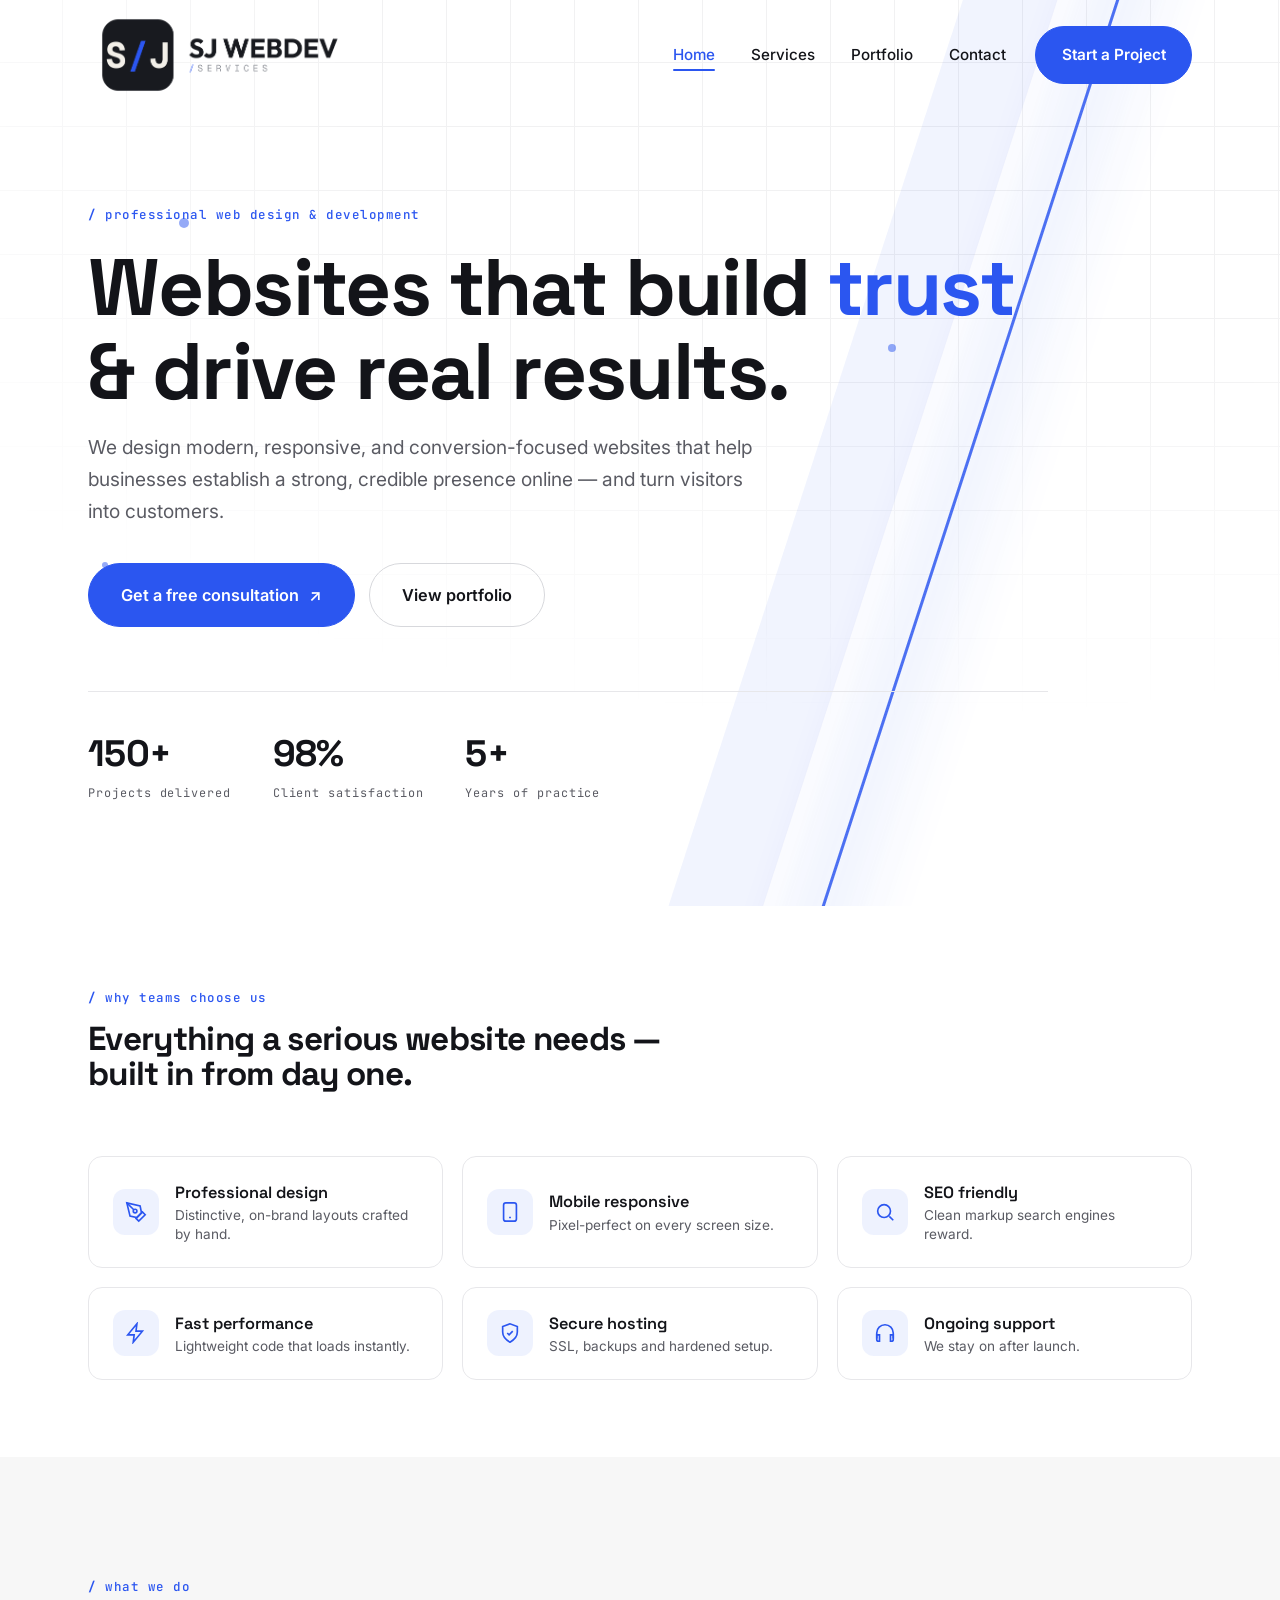
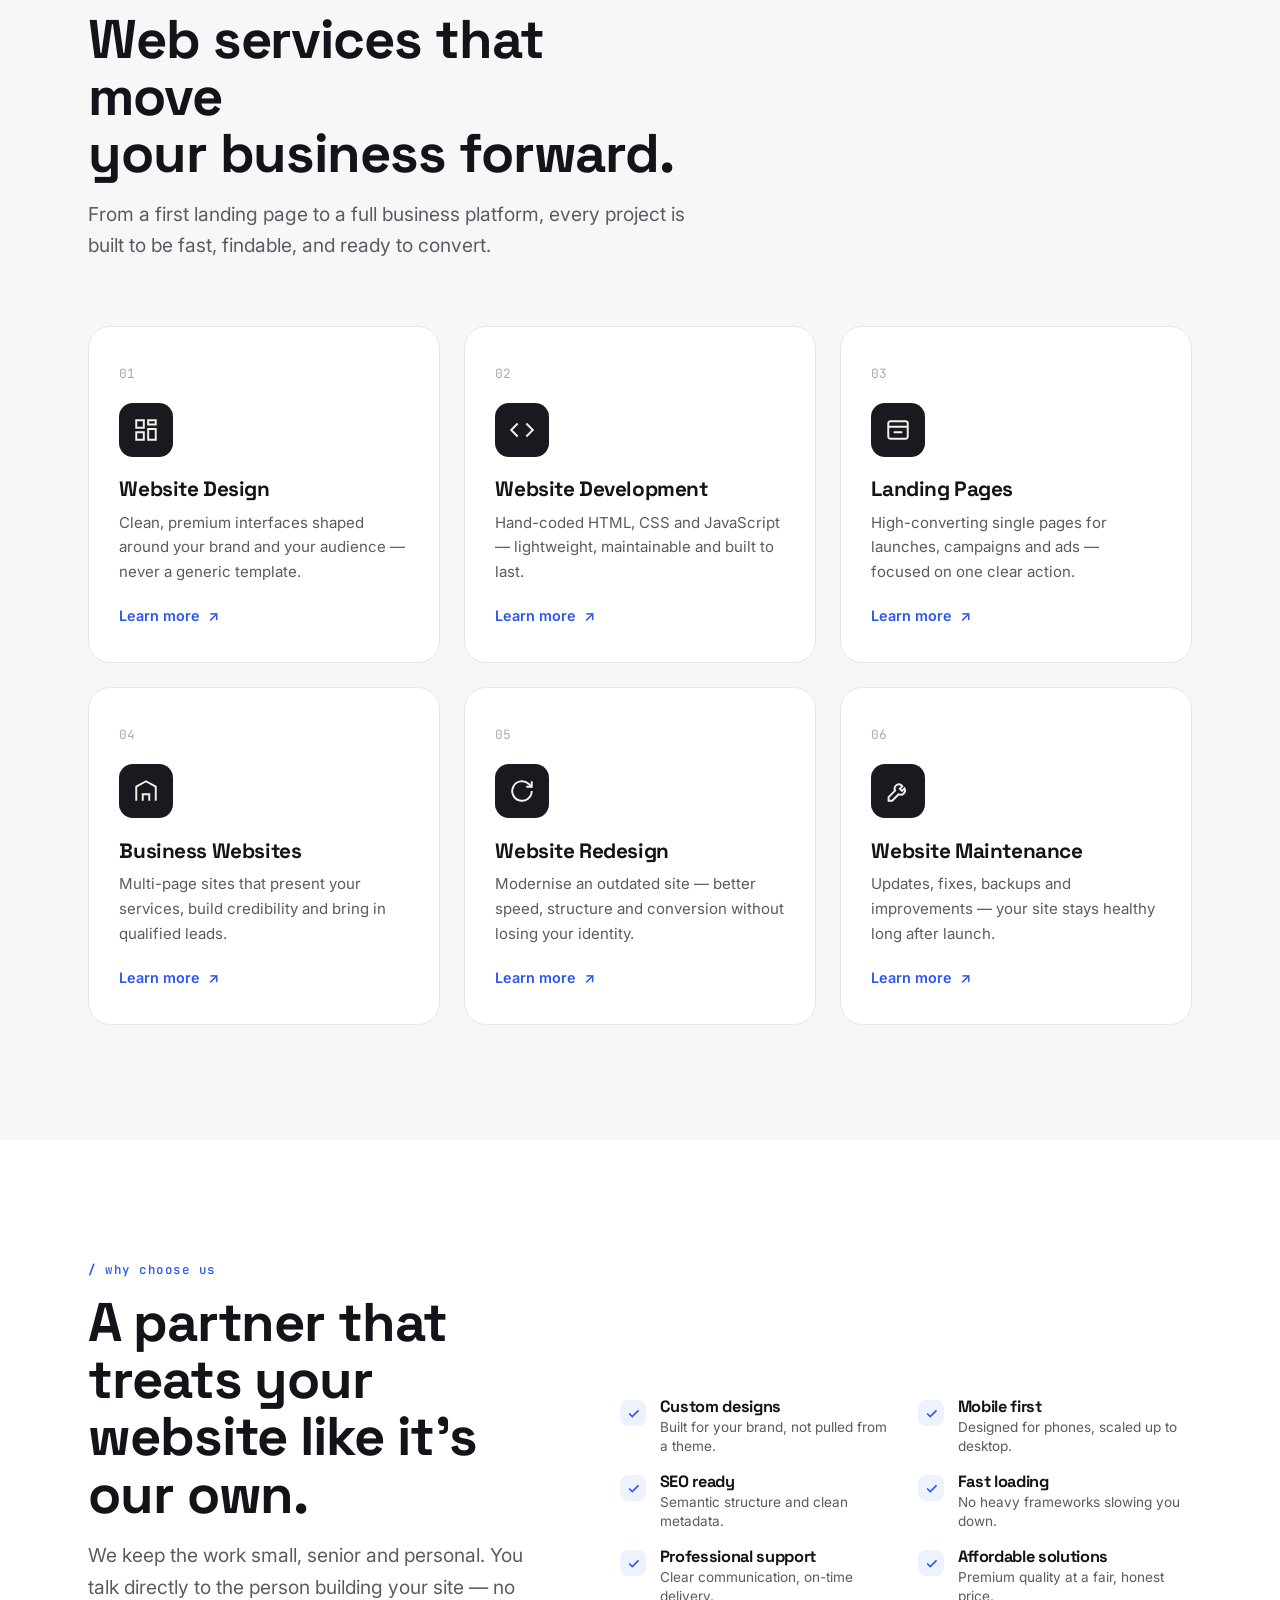
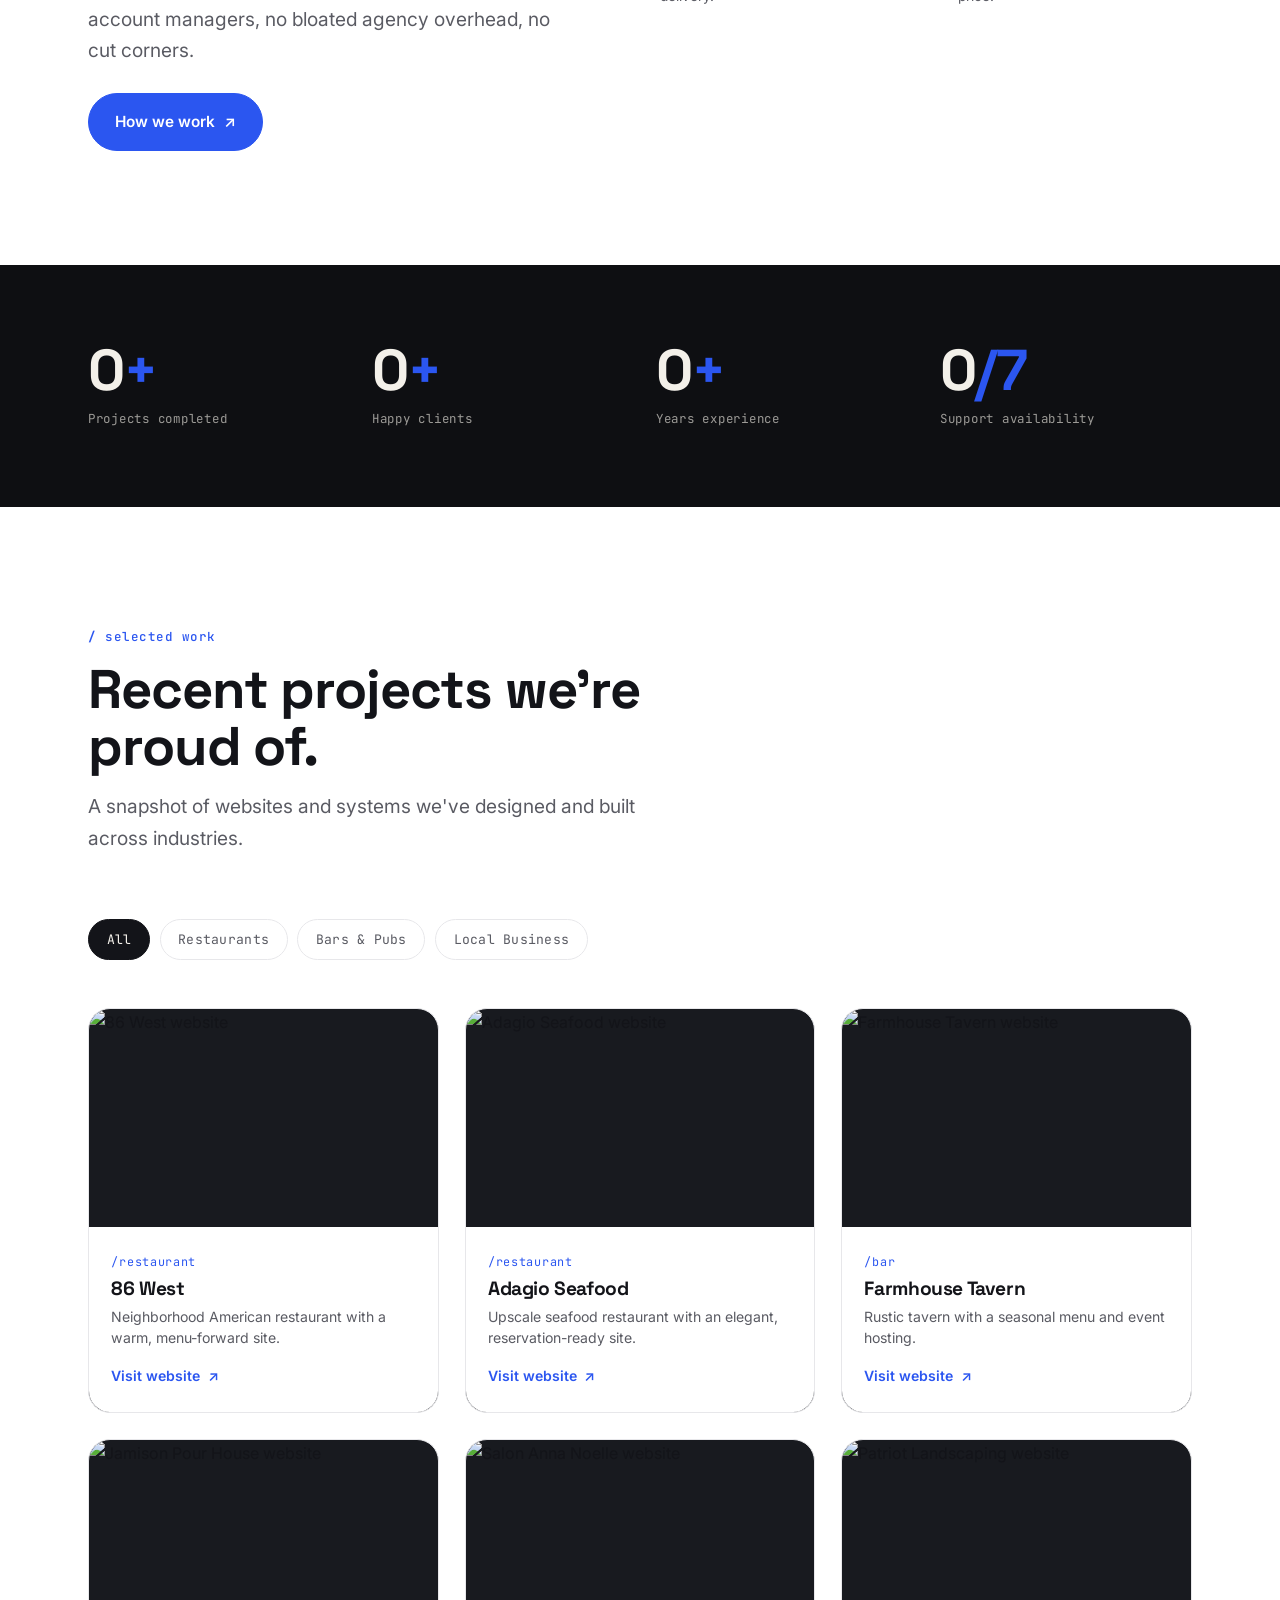
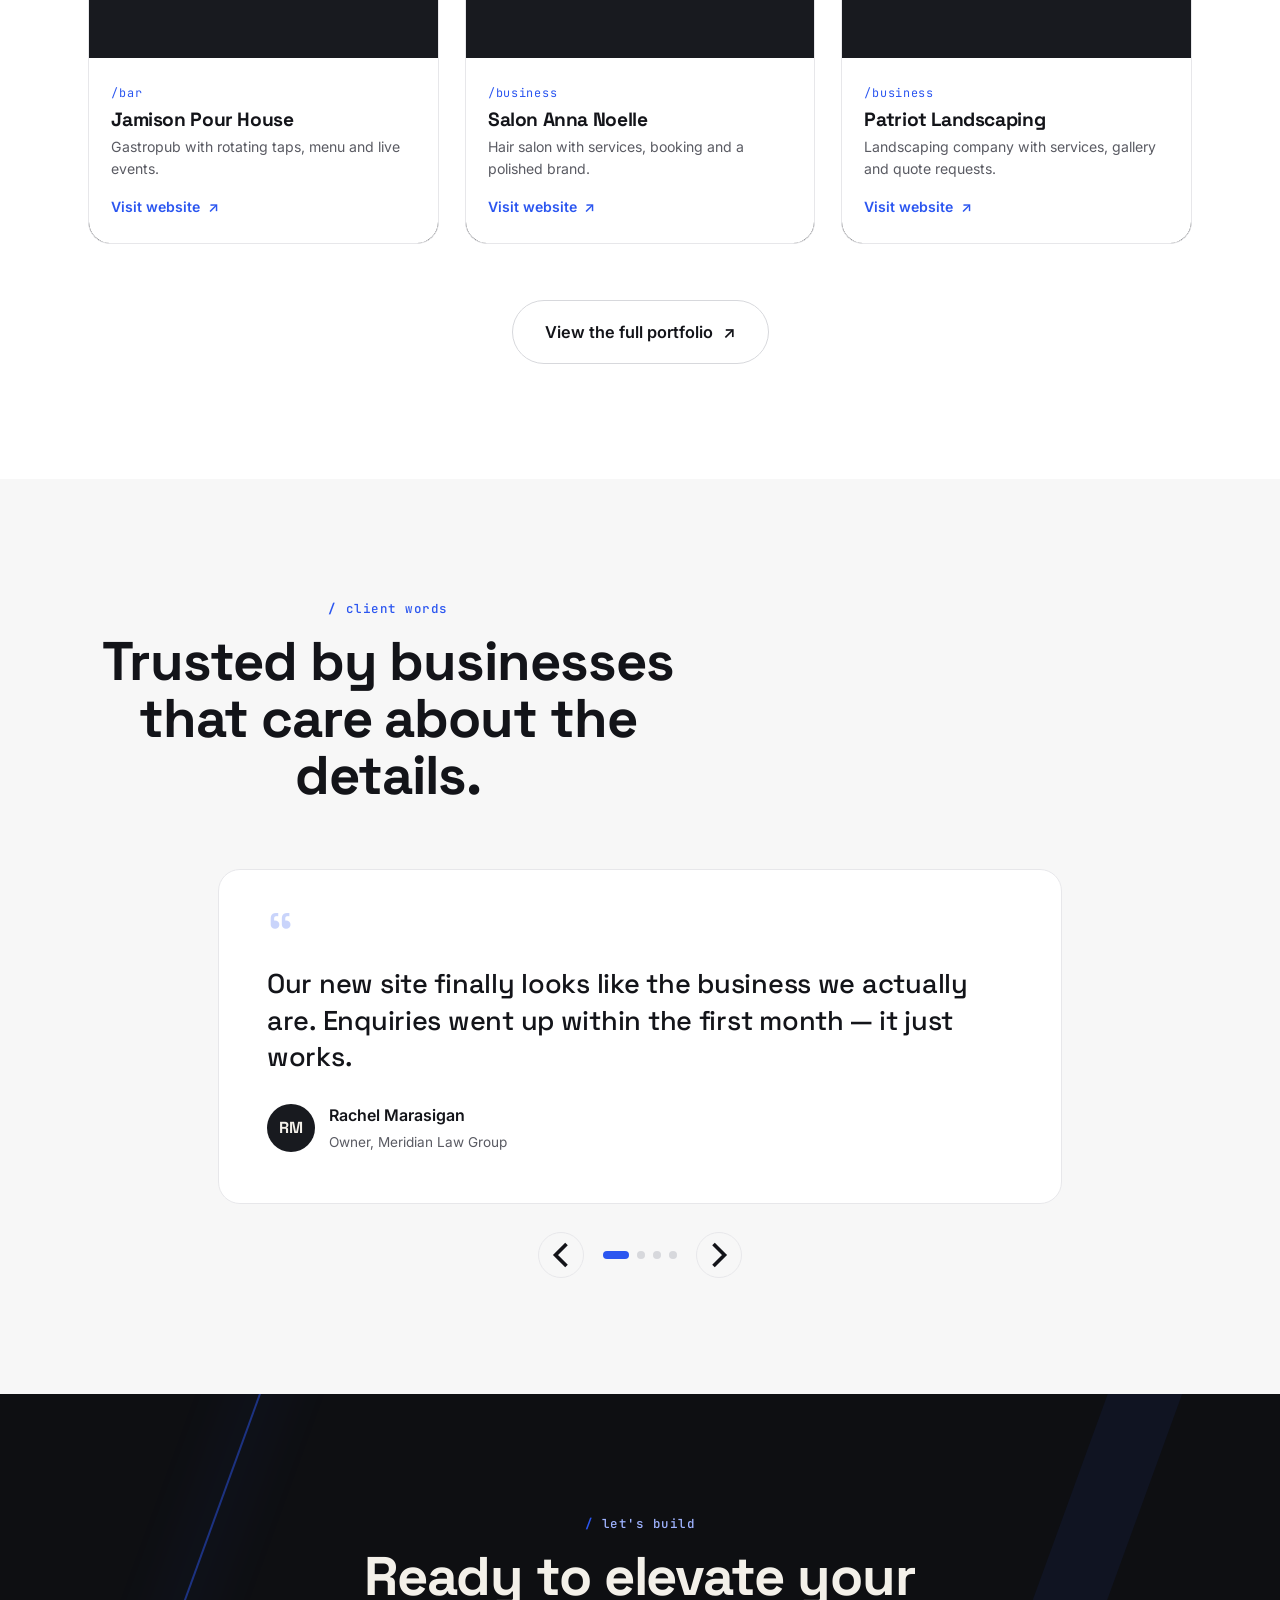
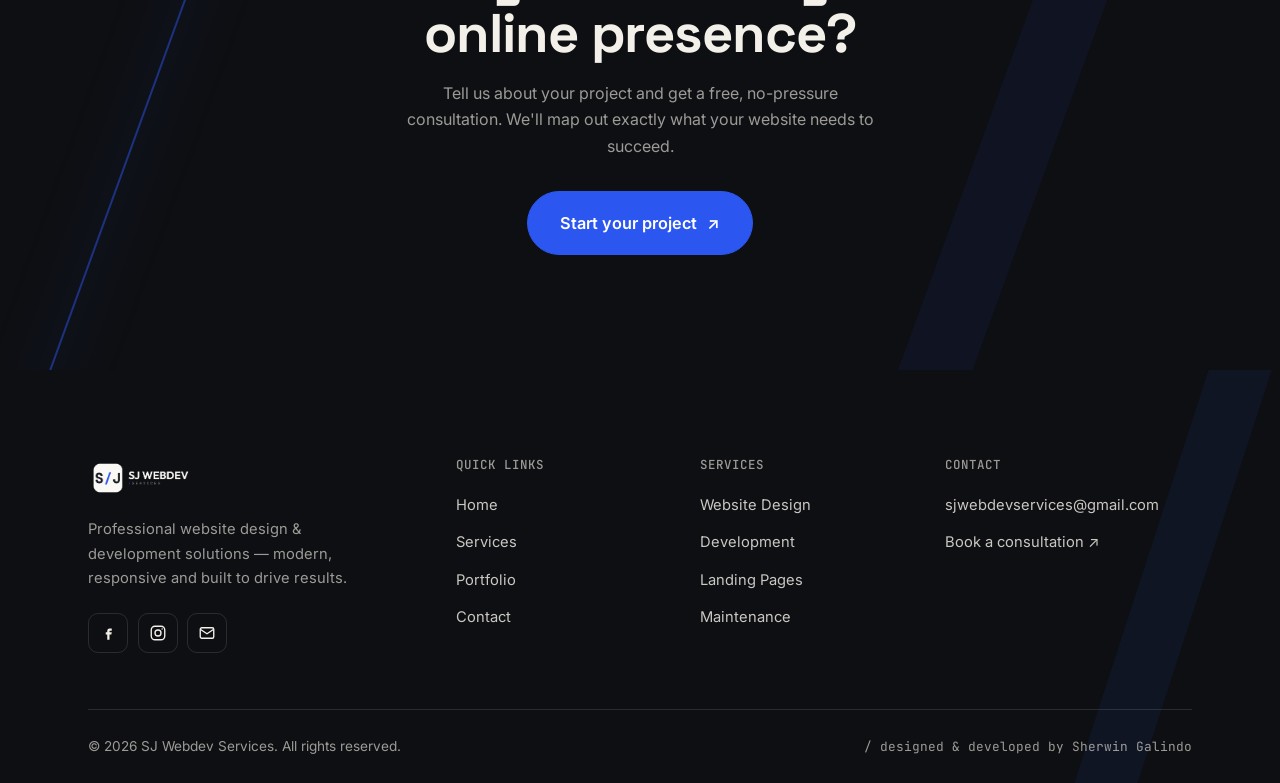
==== commit aa993764: "Footer: link Facebook to /sjwebdevservices, placeholder Instagram, remove LinkedIn Points the footer" ====
--- a/index.html
+++ b/index.html
@@ -58,9 +58,7 @@
     "priceRange": "$$",
     "areaServed": "Worldwide",
     "sameAs": [
-      "https://www.facebook.com/",
-      "https://www.instagram.com/",
-      "https://www.linkedin.com/"
+      "https://www.facebook.com/sjwebdevservices"
     ]
   }
   </script>
@@ -437,10 +435,8 @@
           <img src="images/logo-light.png" alt="SJ Webdev Services">
           <p>Professional website design &amp; development solutions — modern, responsive and built to drive results.</p>
           <div class="footer__social">
-            <a href="https://www.facebook.com/" target="_blank" rel="noopener" aria-label="Facebook"><svg viewBox="0 0 24 24" fill="currentColor"><path d="M14 9h3V6h-3c-2 0-3 1.5-3 3.5V11H9v3h2v7h3v-7h2.5l.5-3H14V9.5c0-.4.3-.5.7-.5z"/></svg></a>
-            <a href="https://www.instagram.com/" target="_blank" rel="noopener" aria-label="Instagram"><svg viewBox="0 0 24 24" fill="none" stroke="currentColor" stroke-width="1.8"><rect x="3" y="3" width="18" height="18" rx="5"/><circle cx="12" cy="12" r="4"/><circle cx="17.5" cy="6.5" r="1" fill="currentColor" stroke="none"/></svg></a>
-            <a href="https://www.linkedin.com/" target="_blank" rel="noopener" aria-label="LinkedIn"><svg viewBox="0 0 24 24" fill="currentColor"><path d="M6.5 8A1.5 1.5 0 1 0 6.5 5a1.5 1.5 0 0 0 0 3zM5 10h3v9H5zM10 10h3v1.4c.5-.9 1.6-1.6 3-1.6 2.3 0 3 1.5 3 3.8V19h-3v-4.6c0-1.1-.4-1.8-1.4-1.8-1 0-1.6.7-1.6 1.8V19h-3z"/></svg></a>
-            <a href="mailto:sjwebdevservices@gmail.com" aria-label="Email"><svg viewBox="0 0 24 24" fill="none" stroke="currentColor" stroke-width="1.8"><rect x="3" y="5" width="18" height="14" rx="2"/><path d="m3 7 9 6 9-6"/></svg></a>
+            <a href="https://www.facebook.com/sjwebdevservices" target="_blank" rel="noopener" aria-label="Facebook"><svg viewBox="0 0 24 24" fill="currentColor"><path d="M14 9h3V6h-3c-2 0-3 1.5-3 3.5V11H9v3h2v7h3v-7h2.5l.5-3H14V9.5c0-.4.3-.5.7-.5z"/></svg></a>
+            <a href="#" aria-label="Instagram"><svg viewBox="0 0 24 24" fill="none" stroke="currentColor" stroke-width="1.8"><rect x="3" y="3" width="18" height="18" rx="5"/><circle cx="12" cy="12" r="4"/><circle cx="17.5" cy="6.5" r="1" fill="currentColor" stroke="none"/></svg></a>            <a href="mailto:sjwebdevservices@gmail.com" aria-label="Email"><svg viewBox="0 0 24 24" fill="none" stroke="currentColor" stroke-width="1.8"><rect x="3" y="5" width="18" height="14" rx="2"/><path d="m3 7 9 6 9-6"/></svg></a>
           </div>
         </div>
         <div class="footer__col">
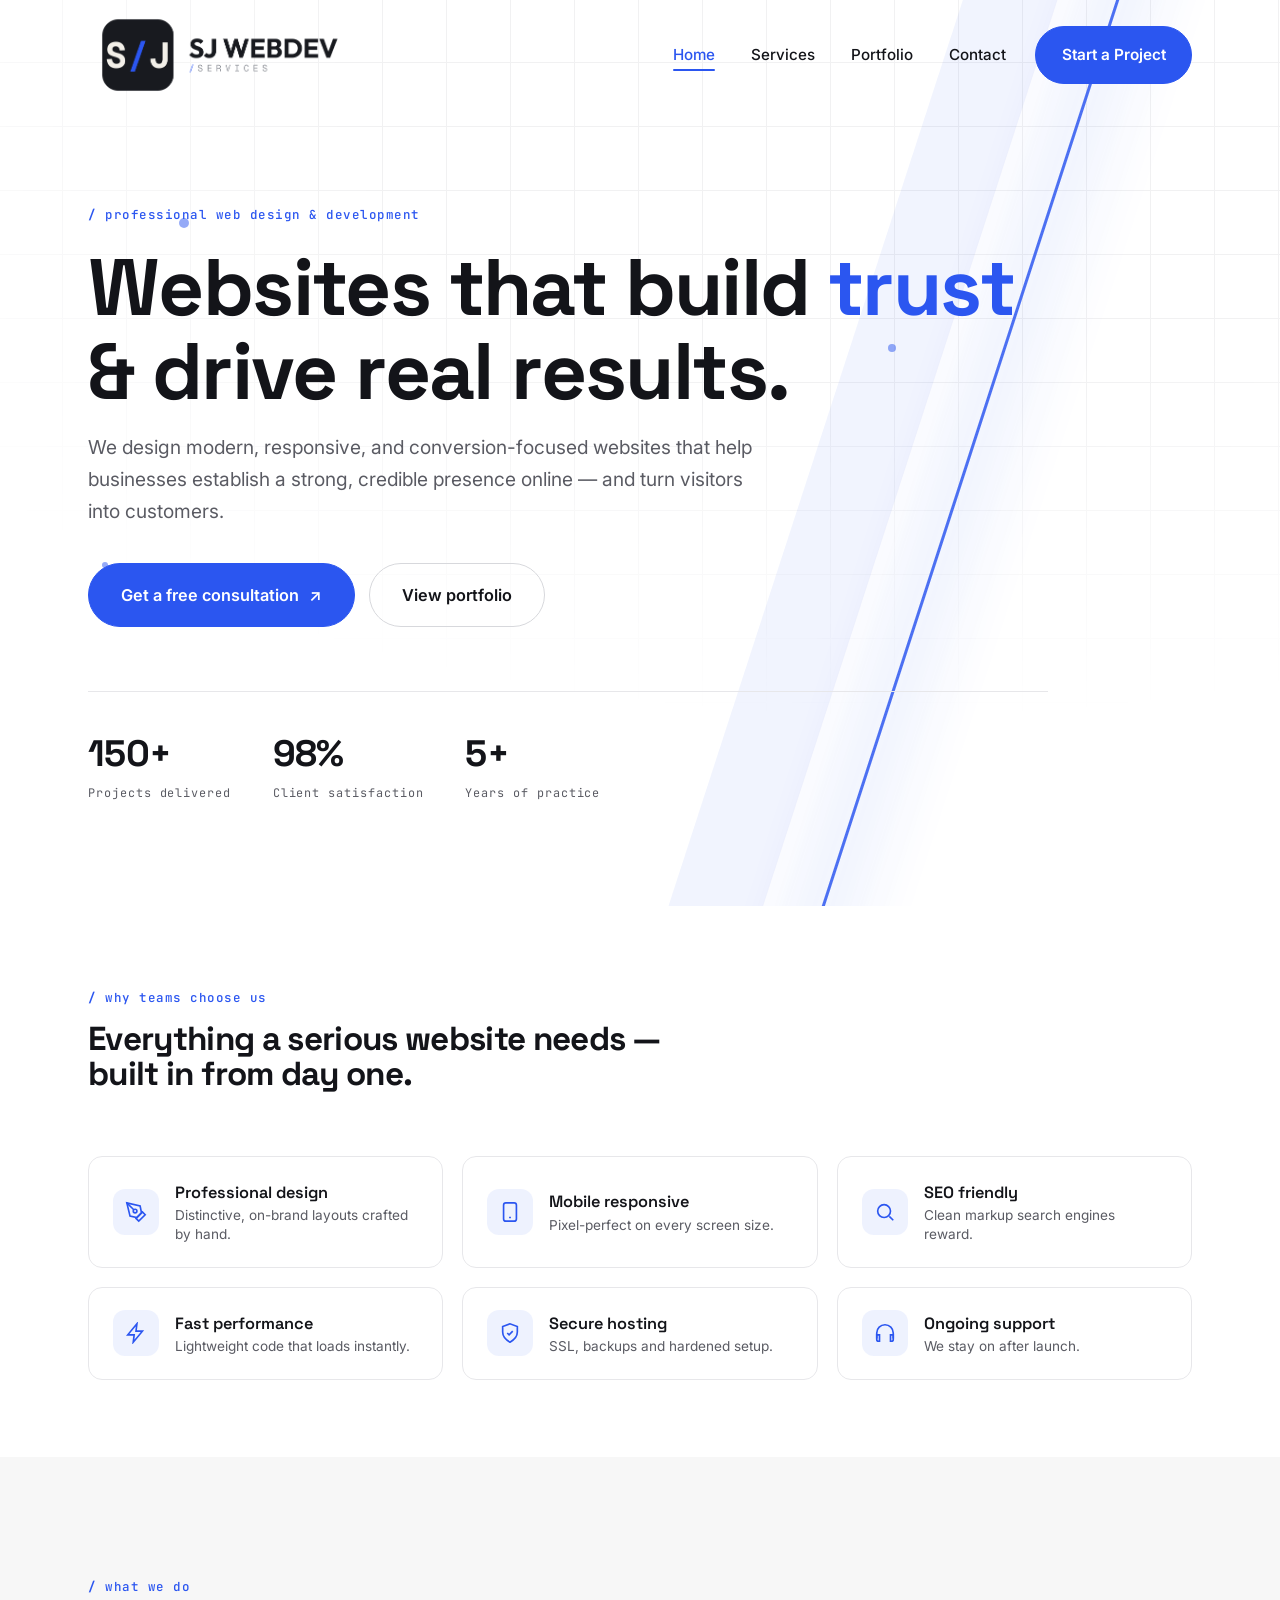
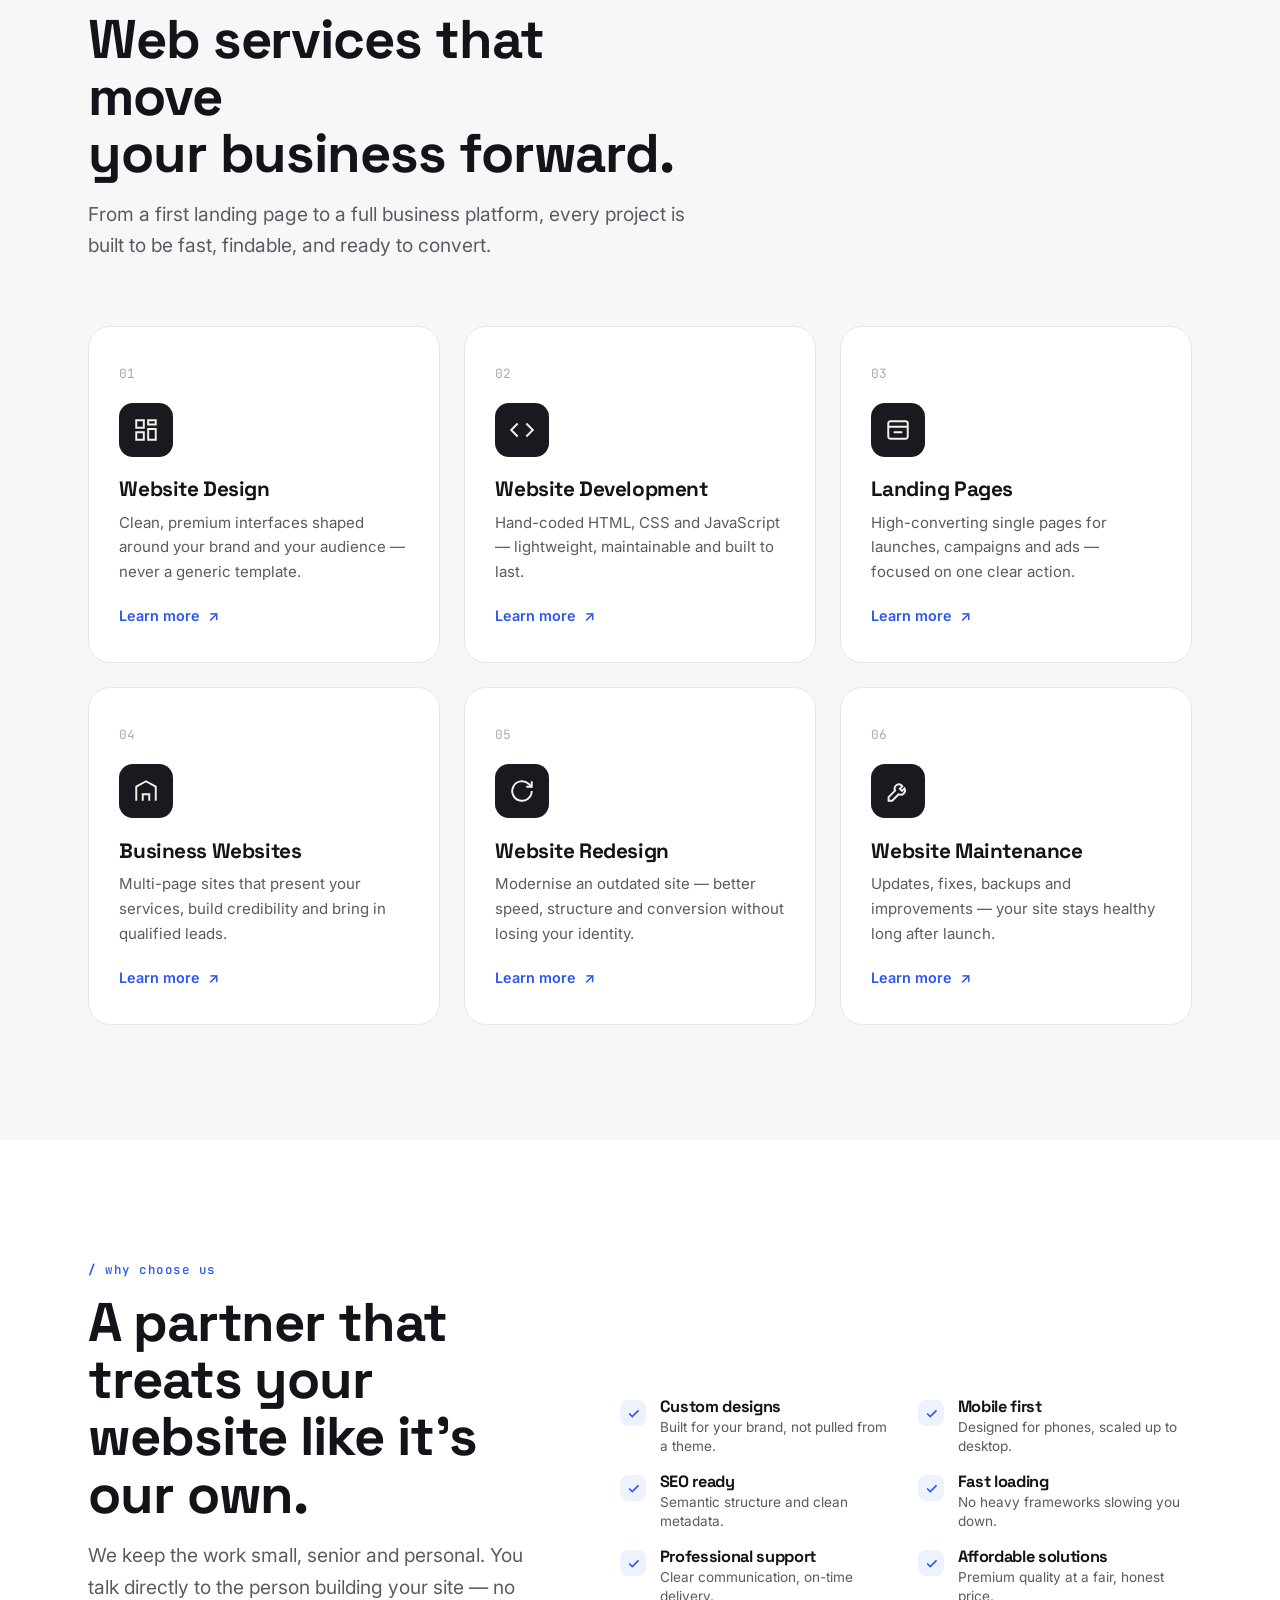
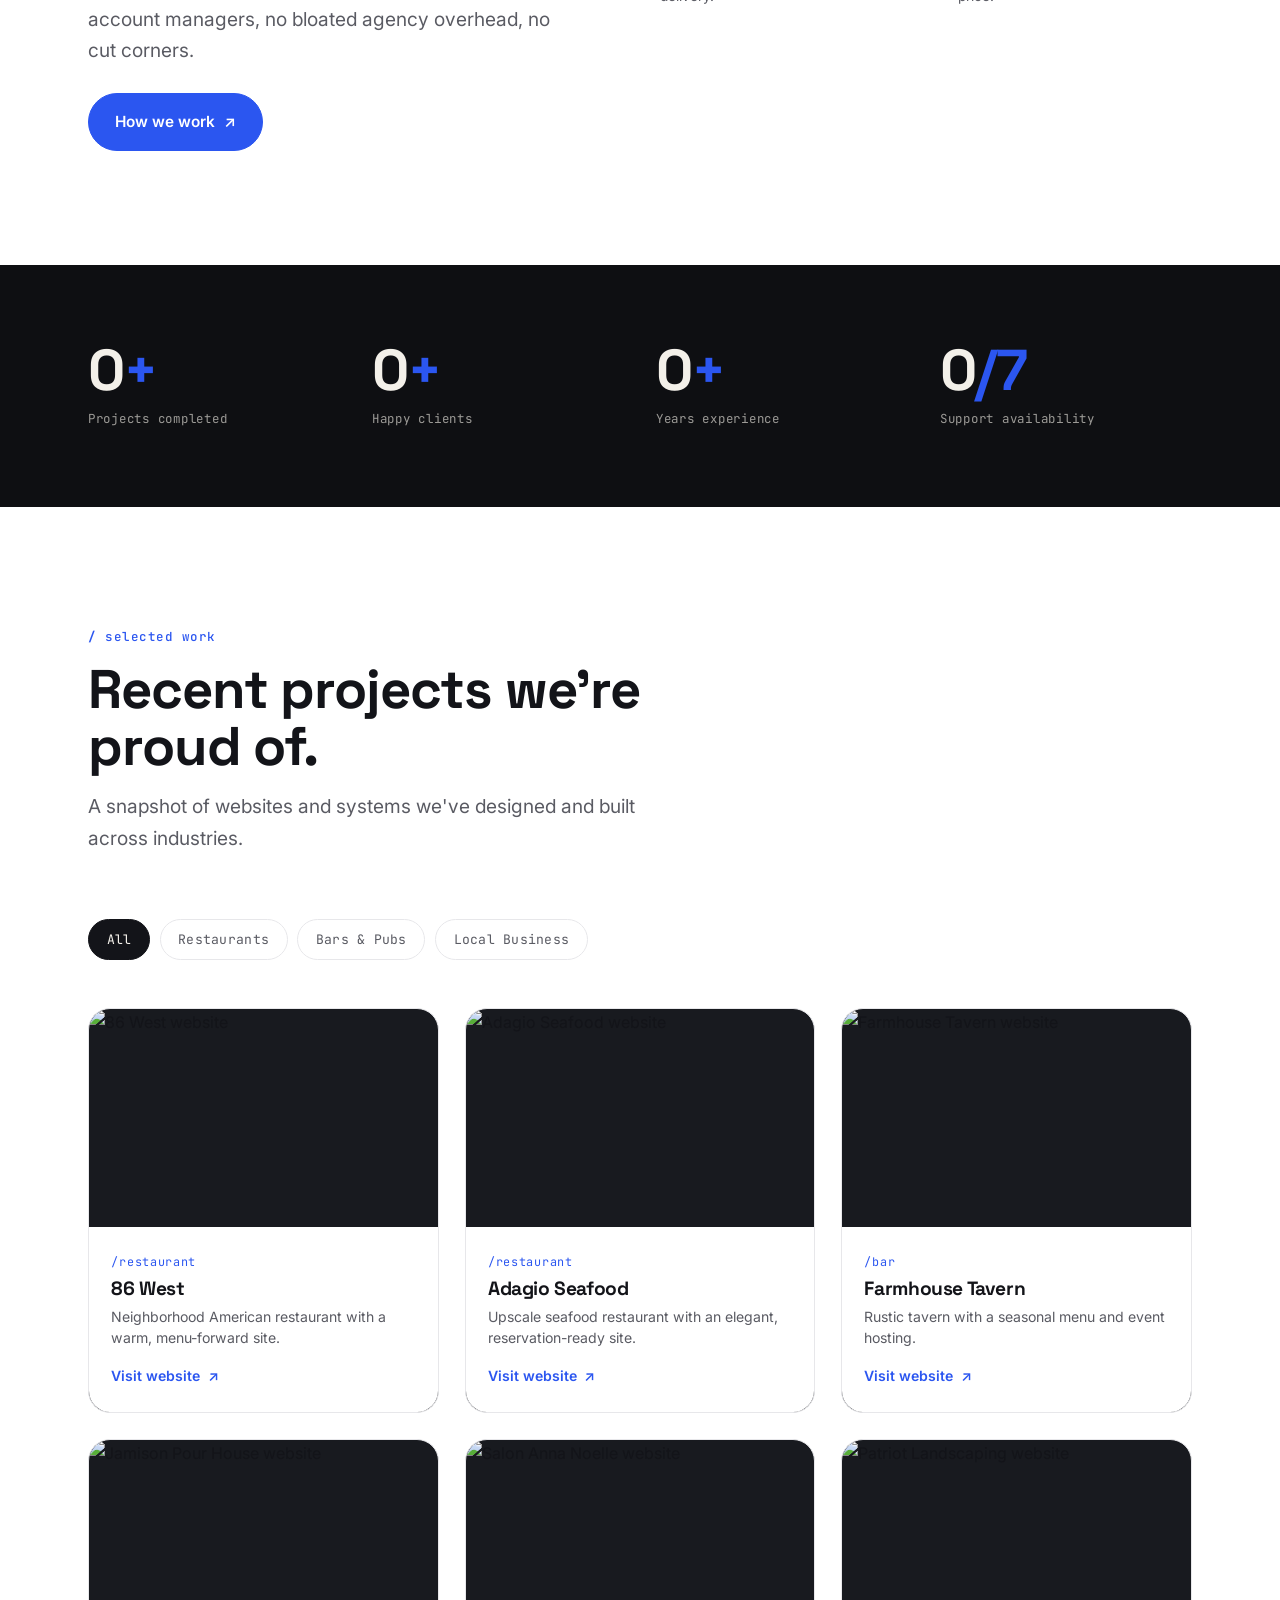
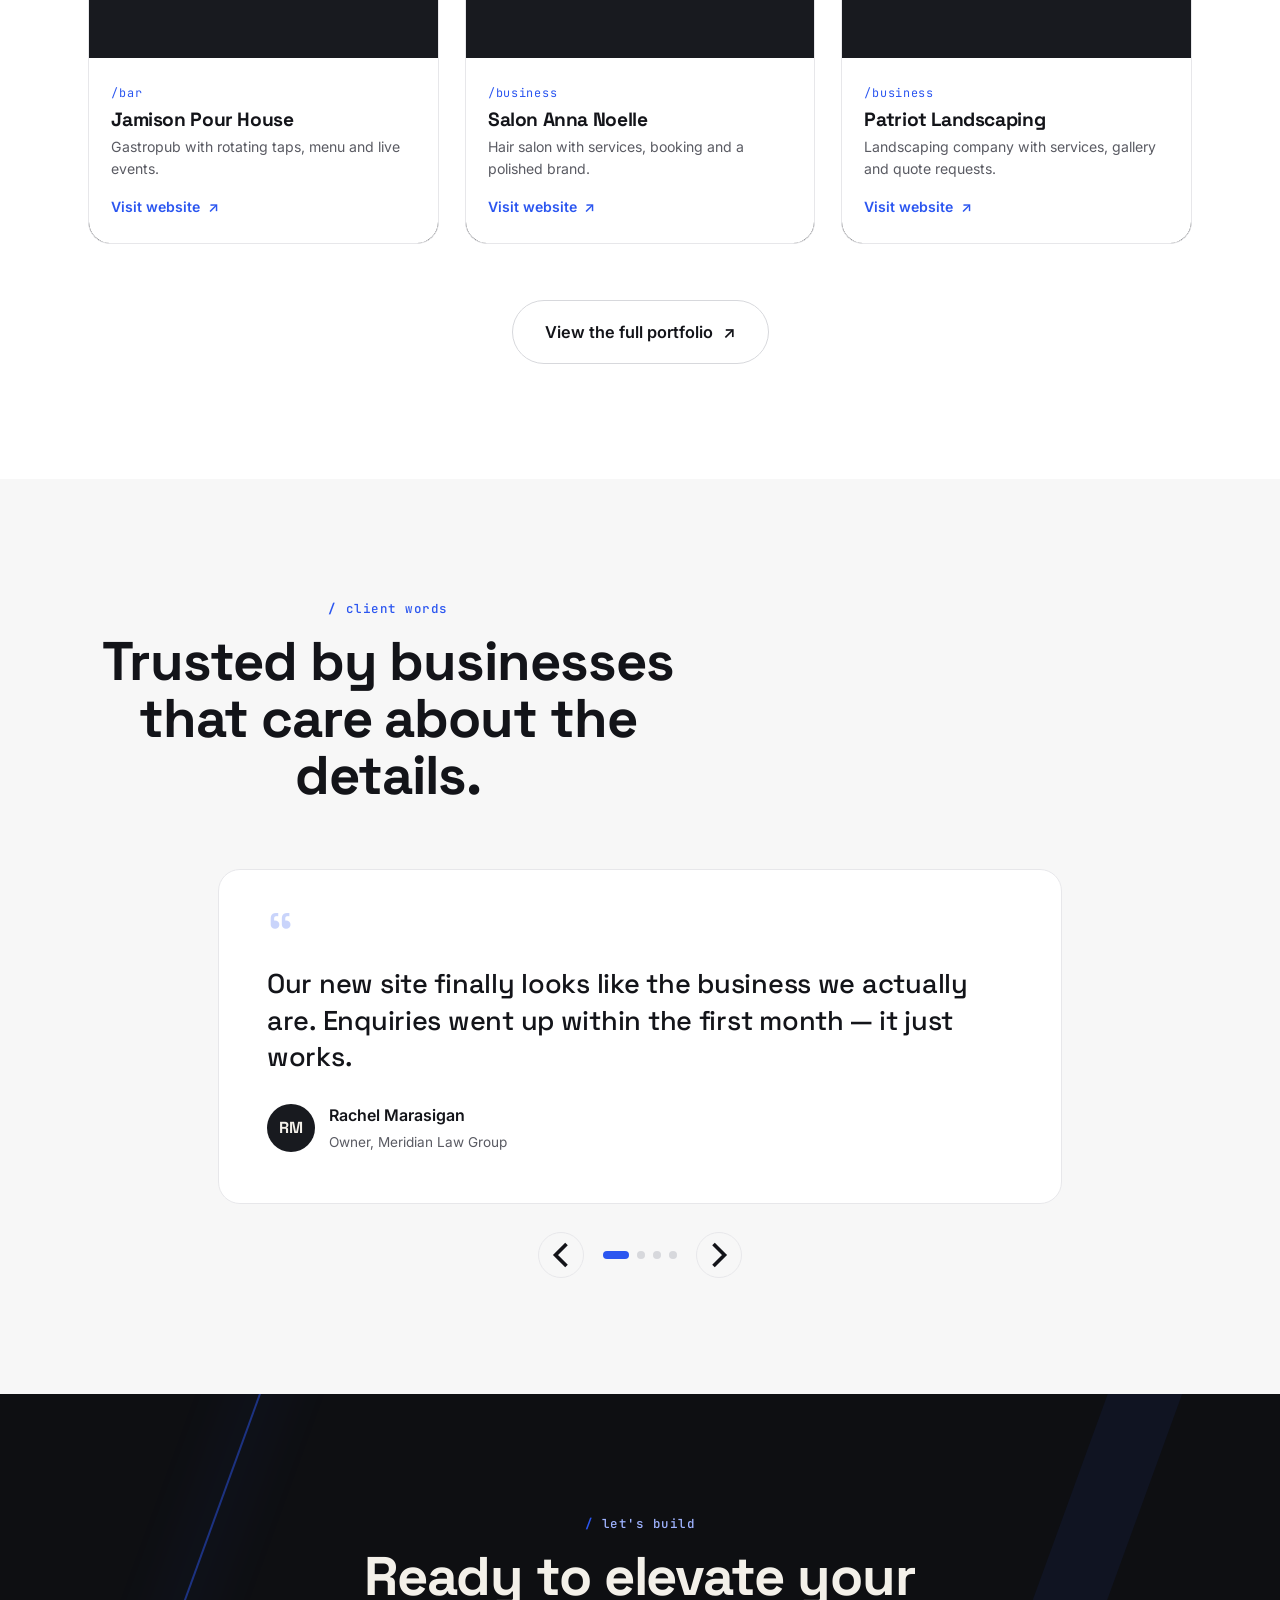
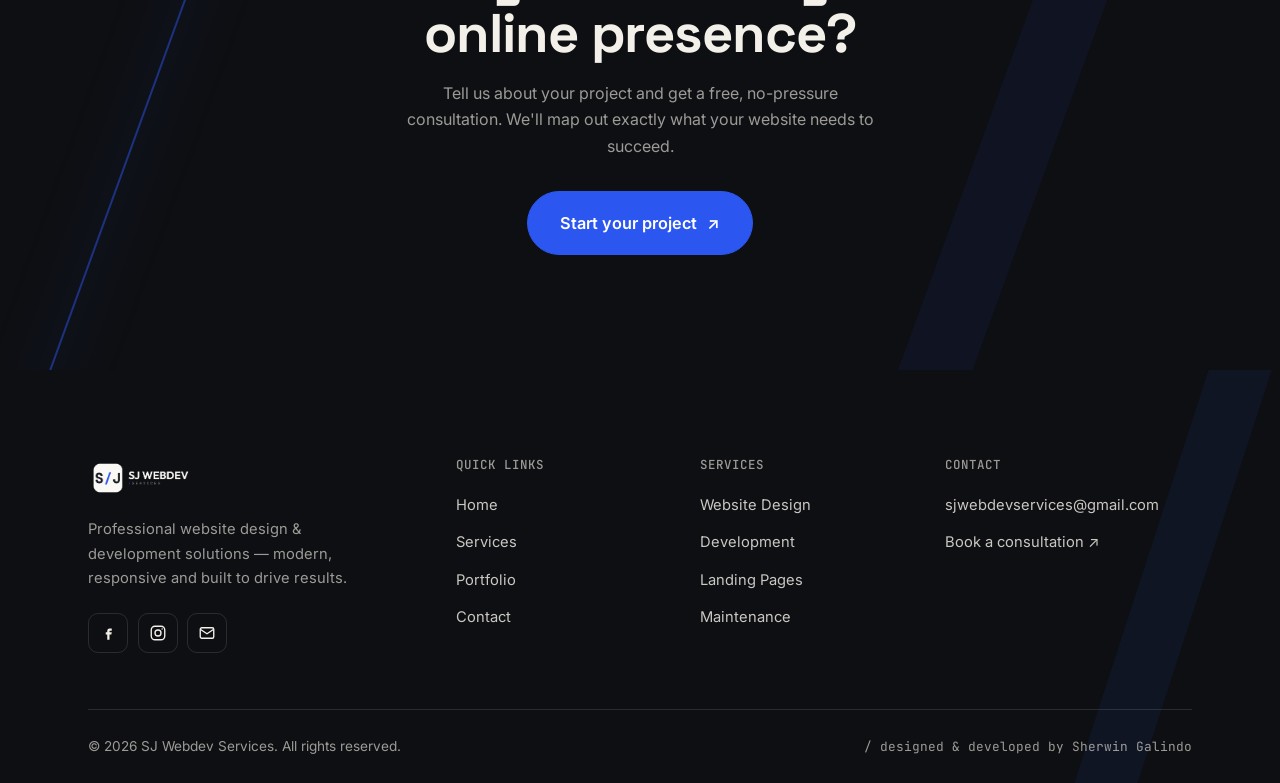
==== commit 79c6bd21: "Prepare for custom domain: use apex sjwebdevservices.com + Cloudflare redirect Standardizes all cano" ====
--- a/index.html
+++ b/index.html
@@ -10,15 +10,15 @@
   <meta name="author" content="SJ Webdev Services">
   <meta name="robots" content="index, follow, max-image-preview:large">
   <meta name="theme-color" content="#0E0F12">
-  <link rel="canonical" href="https://www.sjwebdevservices.com/">
+  <link rel="canonical" href="https://sjwebdevservices.com/">
 
   <!-- Open Graph -->
   <meta property="og:type" content="website">
   <meta property="og:site_name" content="SJ Webdev Services">
   <meta property="og:title" content="SJ Webdev Services — Professional Website Design &amp; Development">
   <meta property="og:description" content="Modern, responsive, conversion-focused websites that build trust and drive results.">
-  <meta property="og:url" content="https://www.sjwebdevservices.com/">
-  <meta property="og:image" content="https://www.sjwebdevservices.com/assets/og-image.svg">
+  <meta property="og:url" content="https://sjwebdevservices.com/">
+  <meta property="og:image" content="https://sjwebdevservices.com/assets/og-image.svg">
   <meta property="og:image:alt" content="SJ Webdev Services — websites that build trust and drive results">
   <meta property="og:locale" content="en_US">
 
@@ -26,7 +26,7 @@
   <meta name="twitter:card" content="summary_large_image">
   <meta name="twitter:title" content="SJ Webdev Services — Professional Website Design &amp; Development">
   <meta name="twitter:description" content="Modern, responsive, conversion-focused websites that build trust and drive results.">
-  <meta name="twitter:image" content="https://www.sjwebdevservices.com/assets/og-image.svg">
+  <meta name="twitter:image" content="https://sjwebdevservices.com/assets/og-image.svg">
 
   <!-- Favicons -->
   <link rel="icon" type="image/png" sizes="48x48" href="images/favicon-48.png">
@@ -52,9 +52,9 @@
     "alternateName": "SJ Webdev",
     "description": "Professional website design and development solutions — modern, responsive, conversion-focused websites.",
     "email": "sjwebdevservices@gmail.com",
-    "url": "https://www.sjwebdevservices.com/",
-    "logo": "https://www.sjwebdevservices.com/images/logo-dark.png",
-    "image": "https://www.sjwebdevservices.com/assets/og-image.svg",
+    "url": "https://sjwebdevservices.com/",
+    "logo": "https://sjwebdevservices.com/images/logo-dark.png",
+    "image": "https://sjwebdevservices.com/assets/og-image.svg",
     "priceRange": "$$",
     "areaServed": "Worldwide",
     "sameAs": [
@@ -68,7 +68,7 @@
     "@context": "https://schema.org",
     "@type": "WebSite",
     "name": "SJ Webdev Services",
-    "url": "https://www.sjwebdevservices.com/"
+    "url": "https://sjwebdevservices.com/"
   }
   </script>
 </head>
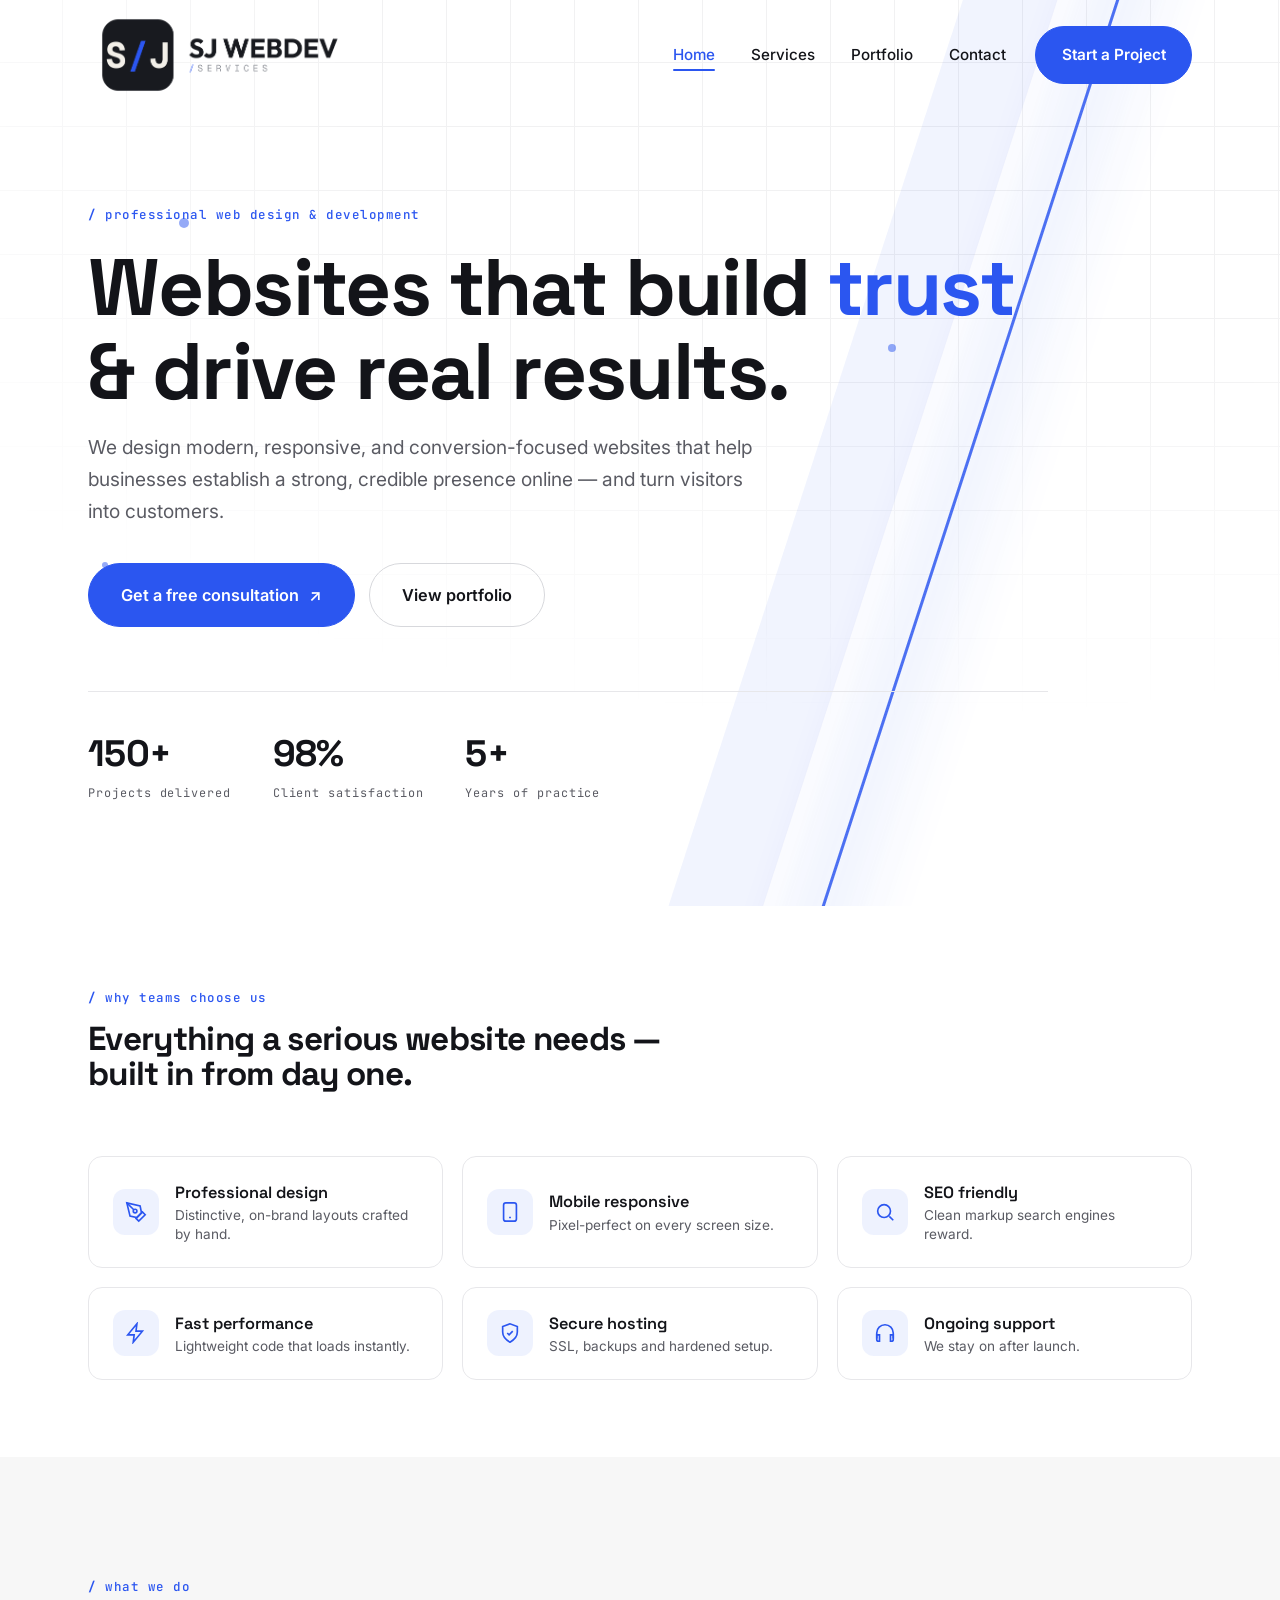
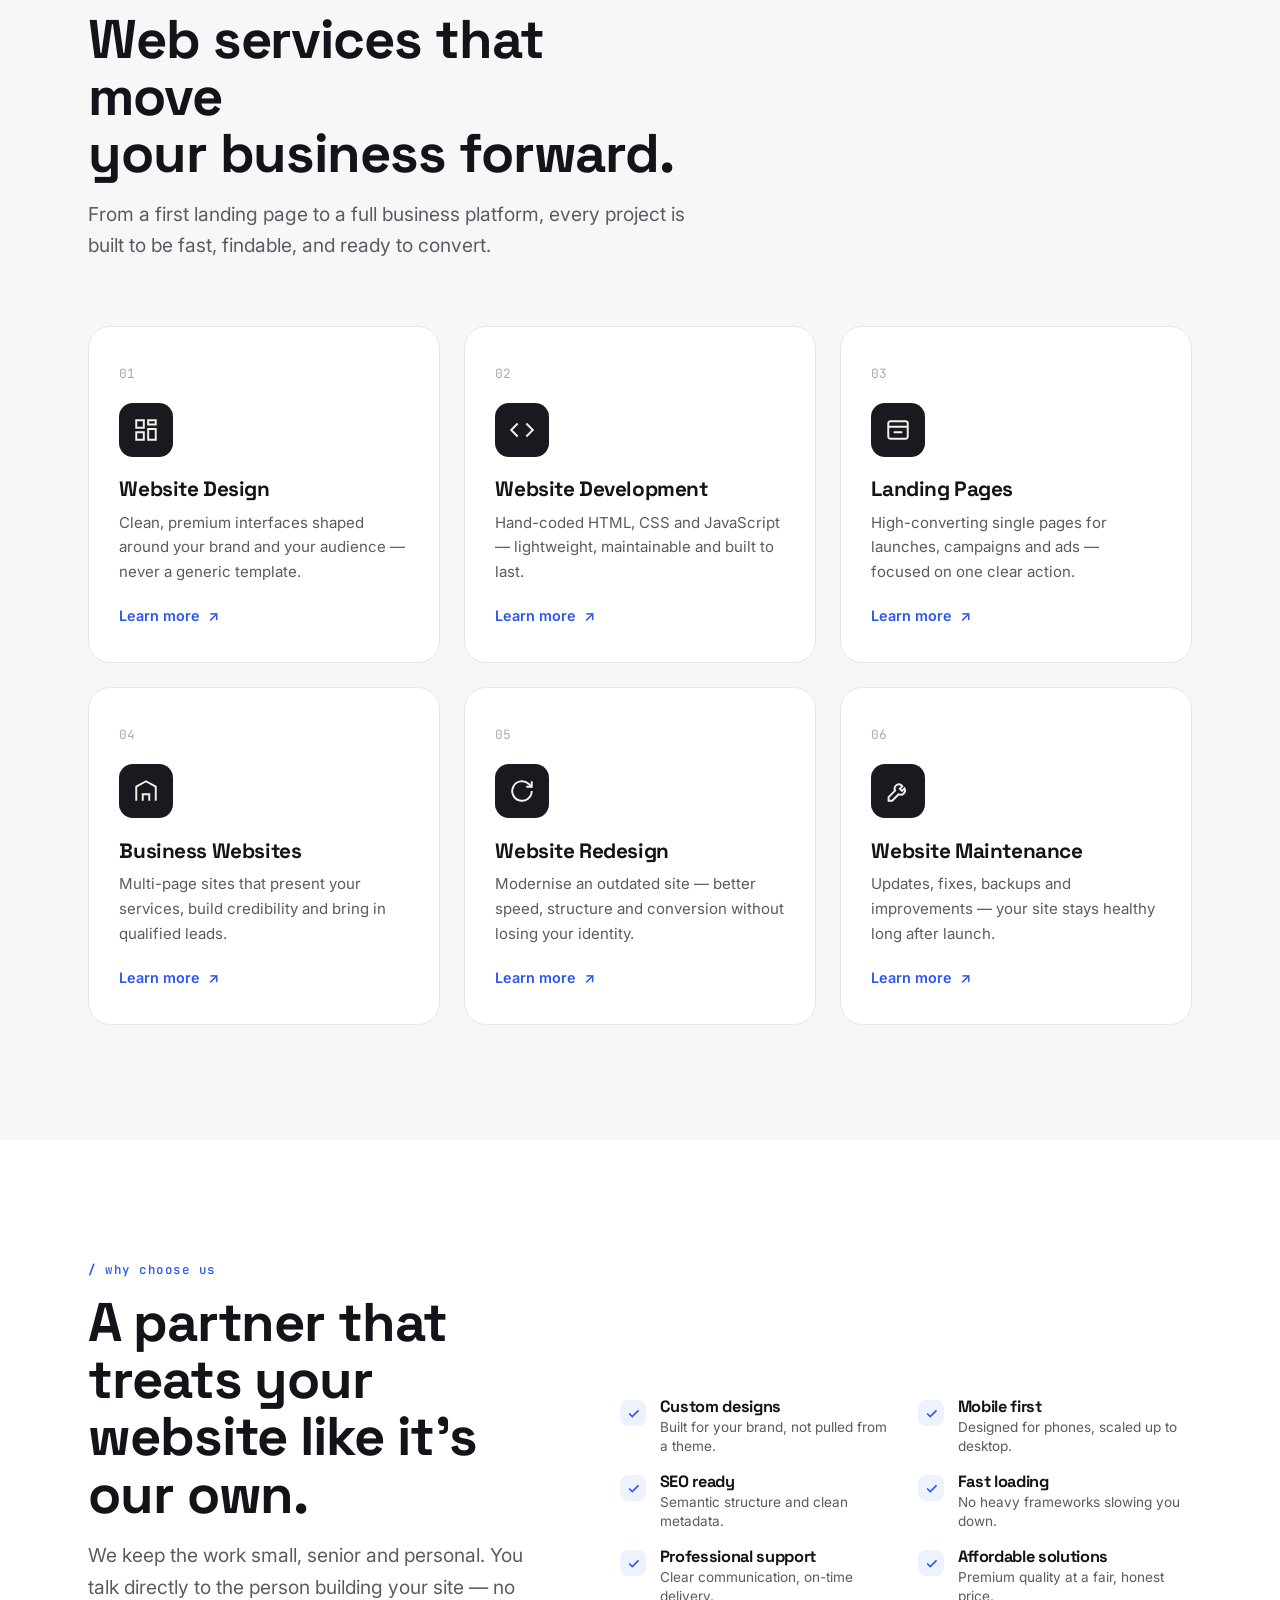
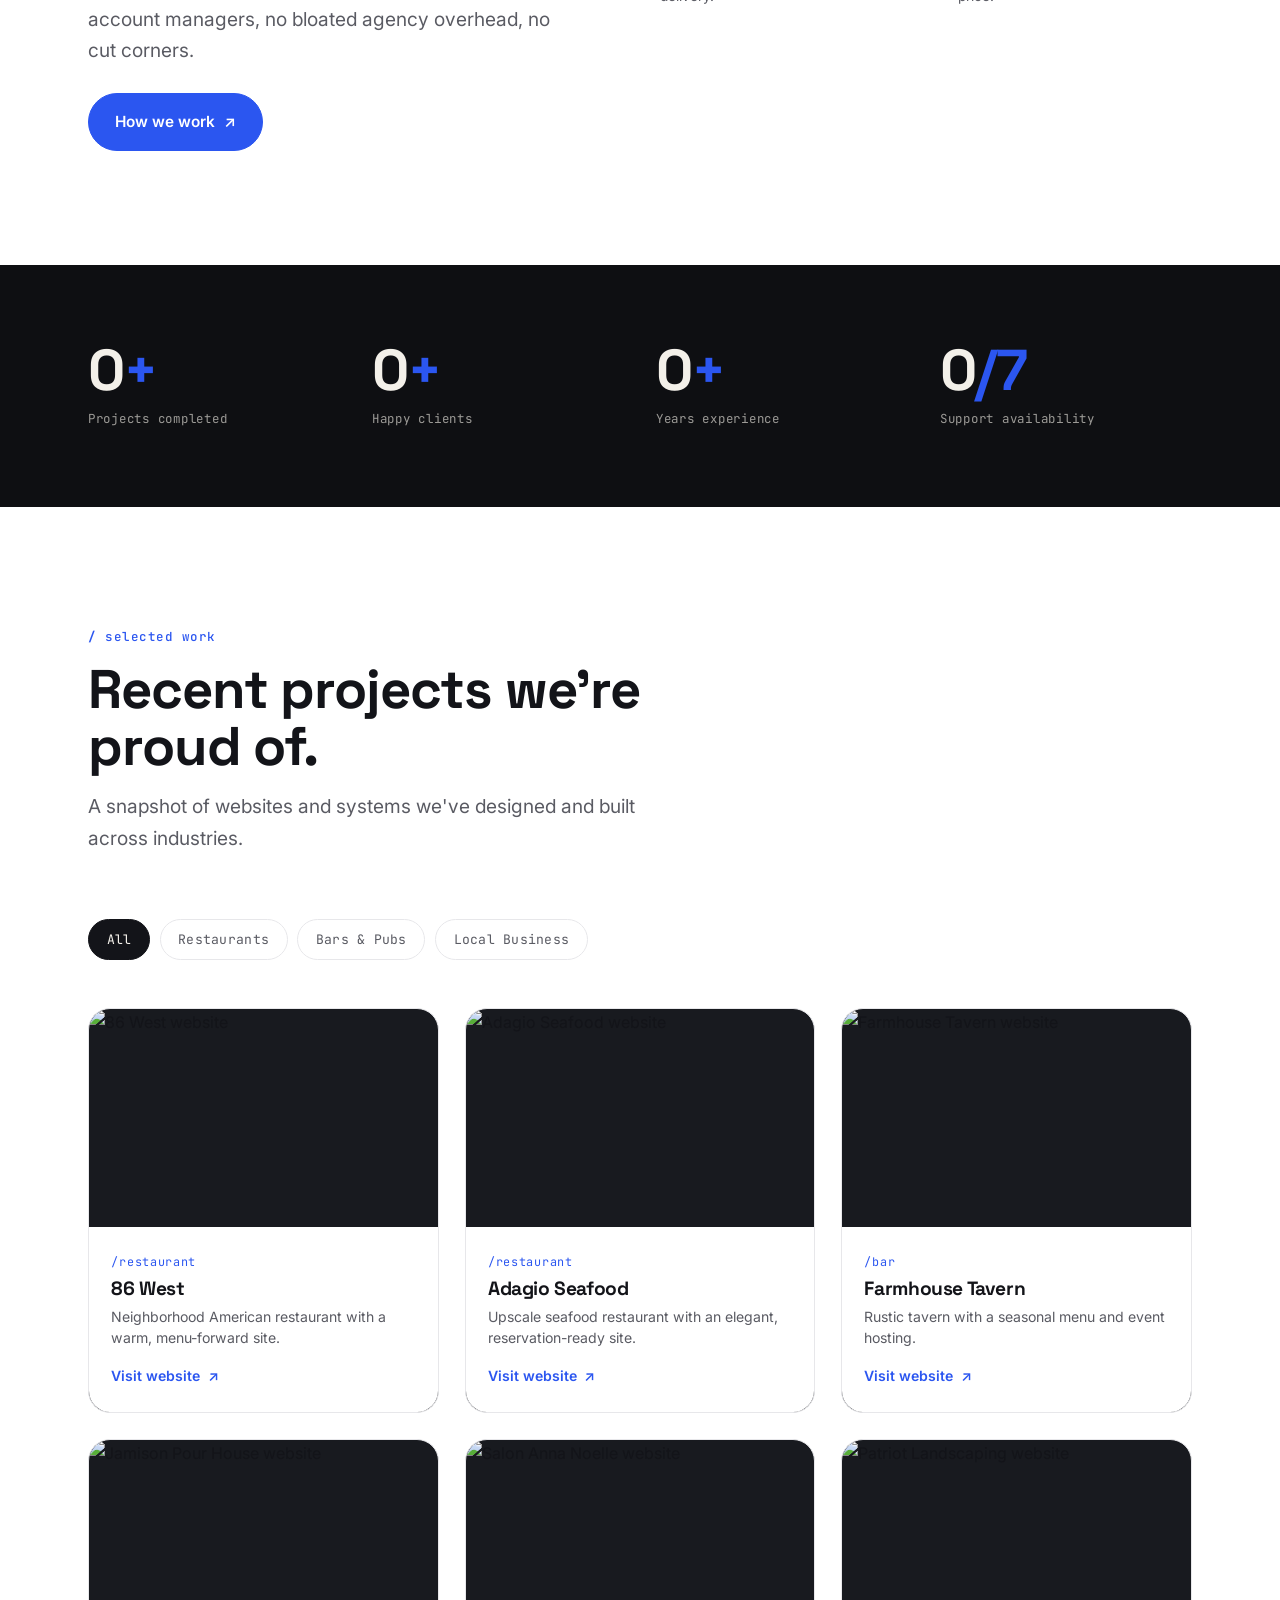
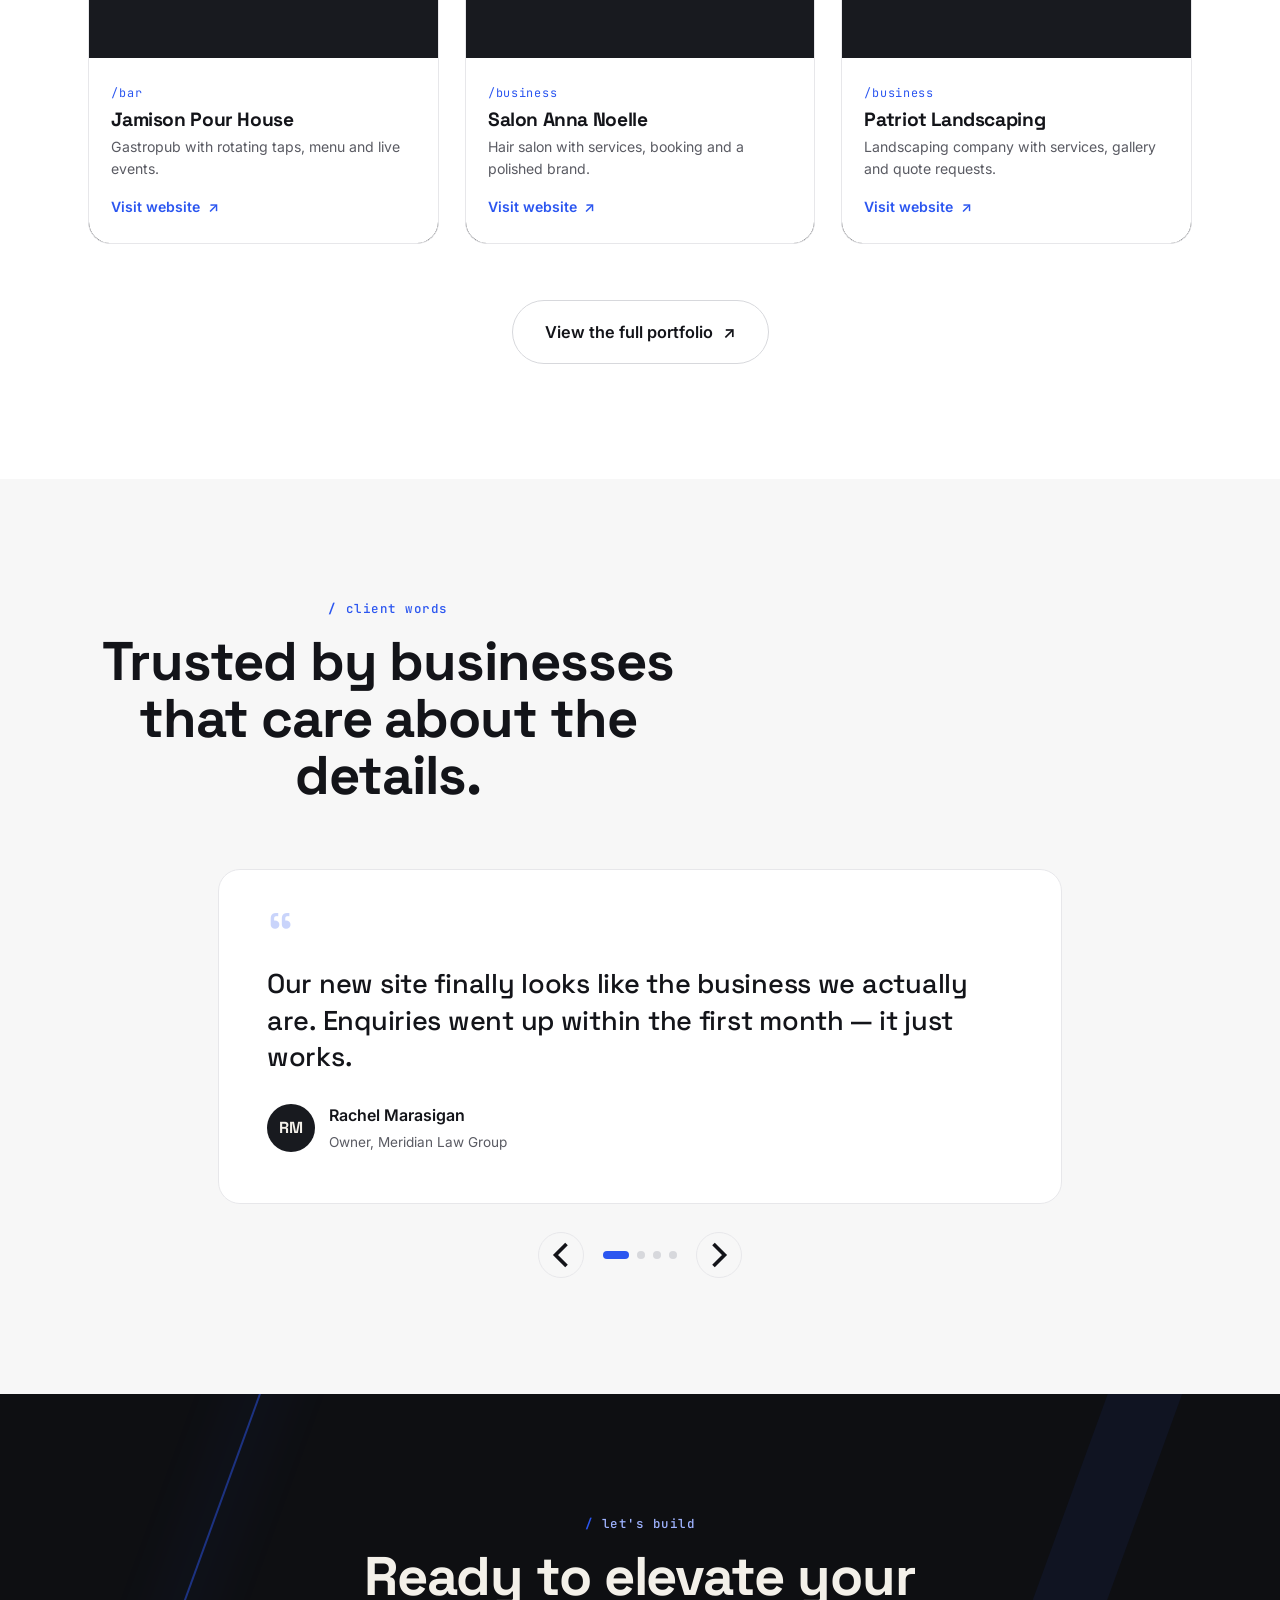
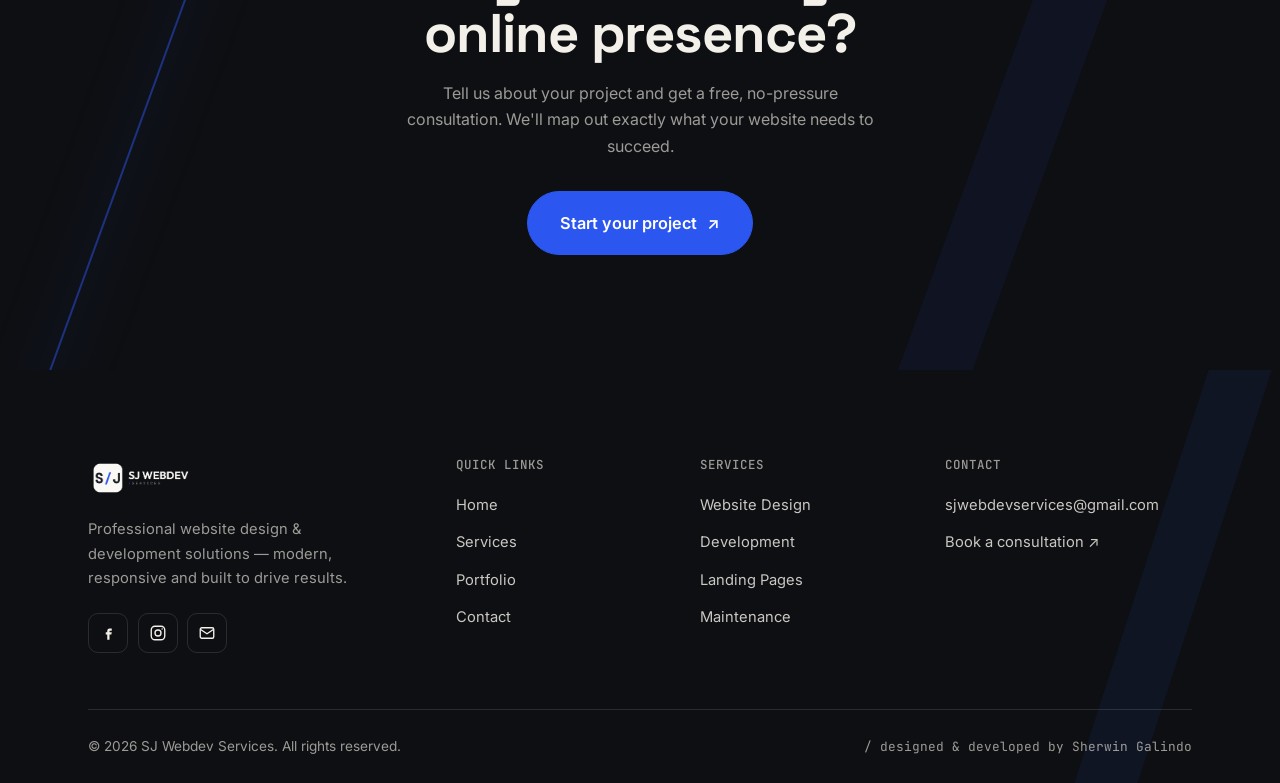
==== commit f500c7b1: "SEO: real PNG OG image, tightened titles/descriptions, manifest, 404 - Generate a 1200x630 PNG Open " ====
--- a/index.html
+++ b/index.html
@@ -5,7 +5,7 @@
   <meta name="viewport" content="width=device-width, initial-scale=1.0">
   <!-- Primary SEO -->
   <title>SJ Webdev Services — Professional Website Design &amp; Development</title>
-  <meta name="description" content="SJ Webdev Services designs and builds modern, responsive, conversion-focused websites that help businesses establish a strong online presence. Professional web design &amp; development.">
+  <meta name="description" content="SJ Webdev Services designs modern, responsive websites that help businesses build a credible online presence and turn visitors into customers.">
   <meta name="keywords" content="web design, website development, web developer, business websites, responsive websites, landing pages, ecommerce, SEO friendly websites, SJ Webdev Services">
   <meta name="author" content="SJ Webdev Services">
   <meta name="robots" content="index, follow, max-image-preview:large">
@@ -18,7 +18,10 @@
   <meta property="og:title" content="SJ Webdev Services — Professional Website Design &amp; Development">
   <meta property="og:description" content="Modern, responsive, conversion-focused websites that build trust and drive results.">
   <meta property="og:url" content="https://sjwebdevservices.com/">
-  <meta property="og:image" content="https://sjwebdevservices.com/assets/og-image.svg">
+  <meta property="og:image" content="https://sjwebdevservices.com/assets/og-image.png">
+  <meta property="og:image:type" content="image/png">
+  <meta property="og:image:width" content="1200">
+  <meta property="og:image:height" content="630">
   <meta property="og:image:alt" content="SJ Webdev Services — websites that build trust and drive results">
   <meta property="og:locale" content="en_US">
 
@@ -26,12 +29,13 @@
   <meta name="twitter:card" content="summary_large_image">
   <meta name="twitter:title" content="SJ Webdev Services — Professional Website Design &amp; Development">
   <meta name="twitter:description" content="Modern, responsive, conversion-focused websites that build trust and drive results.">
-  <meta name="twitter:image" content="https://sjwebdevservices.com/assets/og-image.svg">
+  <meta name="twitter:image" content="https://sjwebdevservices.com/assets/og-image.png">
 
   <!-- Favicons -->
   <link rel="icon" type="image/png" sizes="48x48" href="images/favicon-48.png">
   <link rel="icon" type="image/png" sizes="32x32" href="images/favicon-32.png">
   <link rel="apple-touch-icon" href="images/favicon-180.png">
+  <link rel="manifest" href="site.webmanifest">
 
   <!-- Fonts -->
   <link rel="preconnect" href="https://fonts.googleapis.com">
@@ -54,7 +58,7 @@
     "email": "sjwebdevservices@gmail.com",
     "url": "https://sjwebdevservices.com/",
     "logo": "https://sjwebdevservices.com/images/logo-dark.png",
-    "image": "https://sjwebdevservices.com/assets/og-image.svg",
+    "image": "https://sjwebdevservices.com/assets/og-image.png",
     "priceRange": "$$",
     "areaServed": "Worldwide",
     "sameAs": [
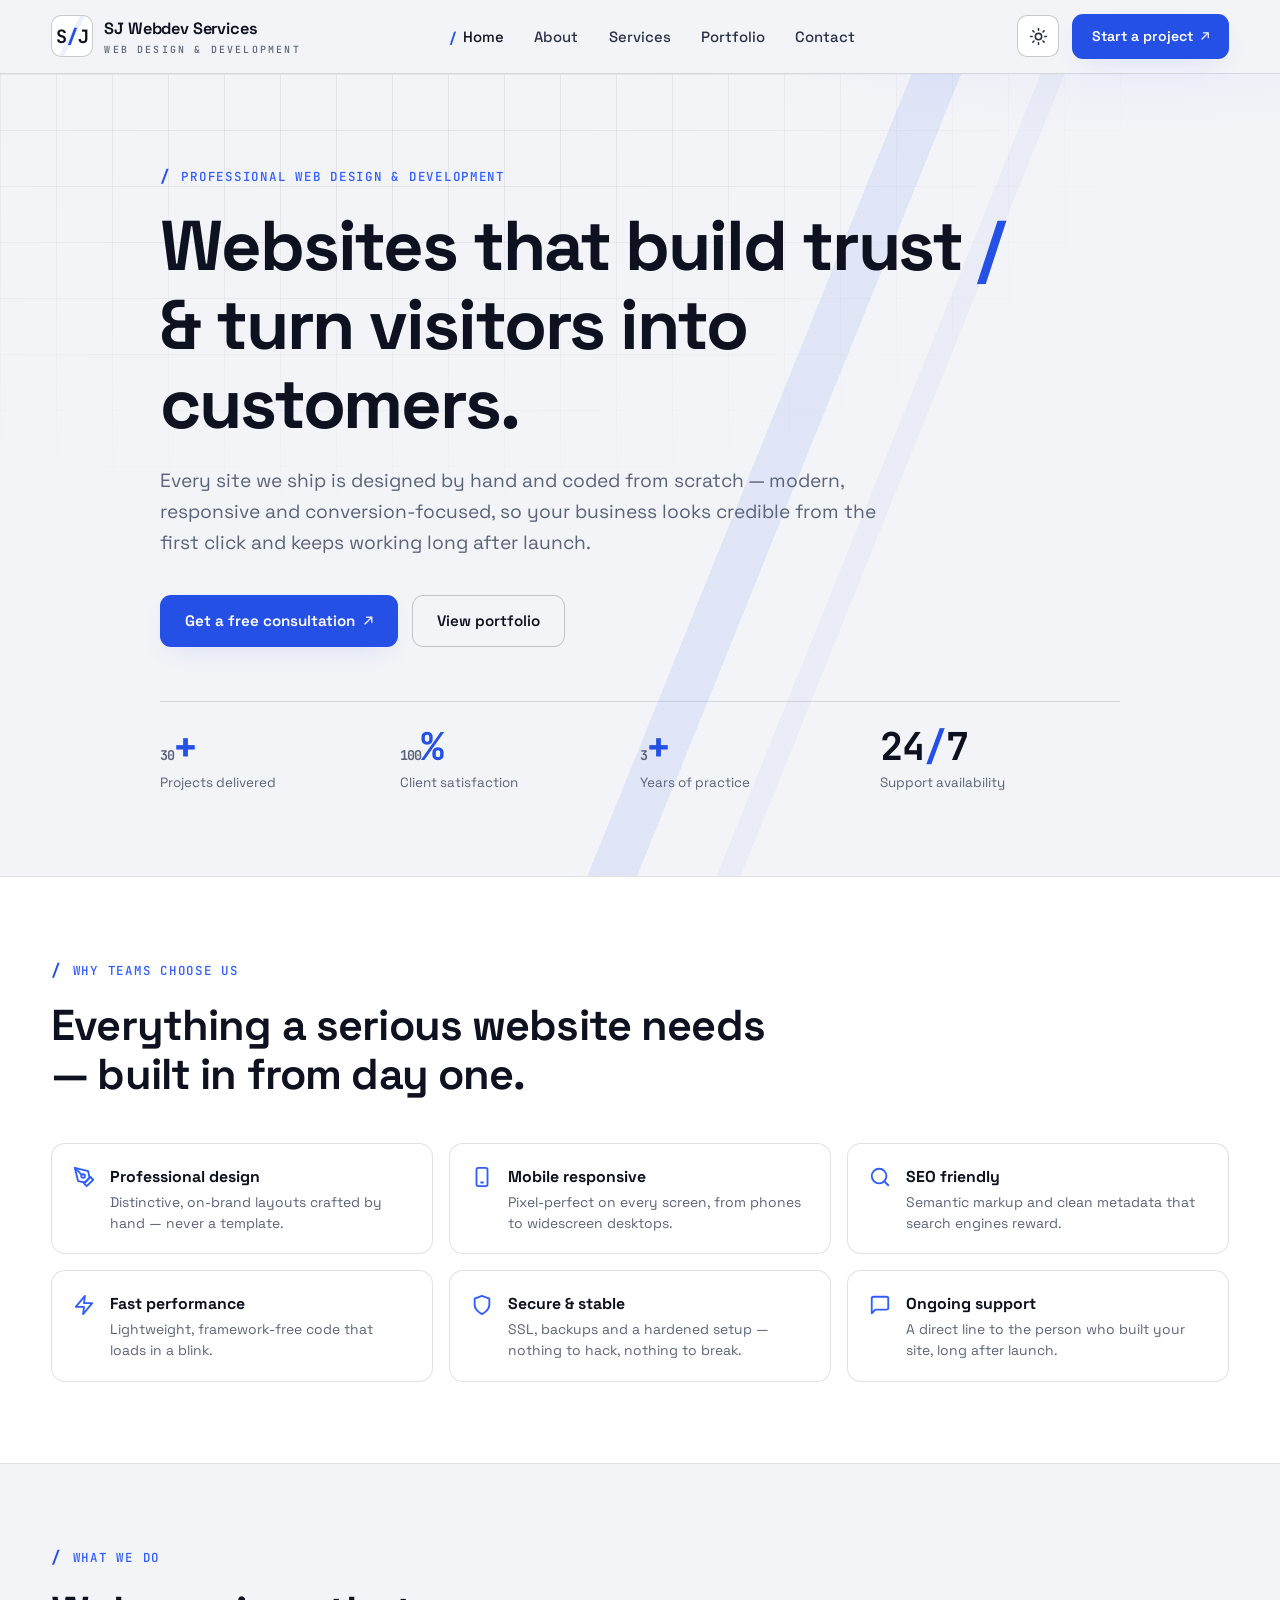
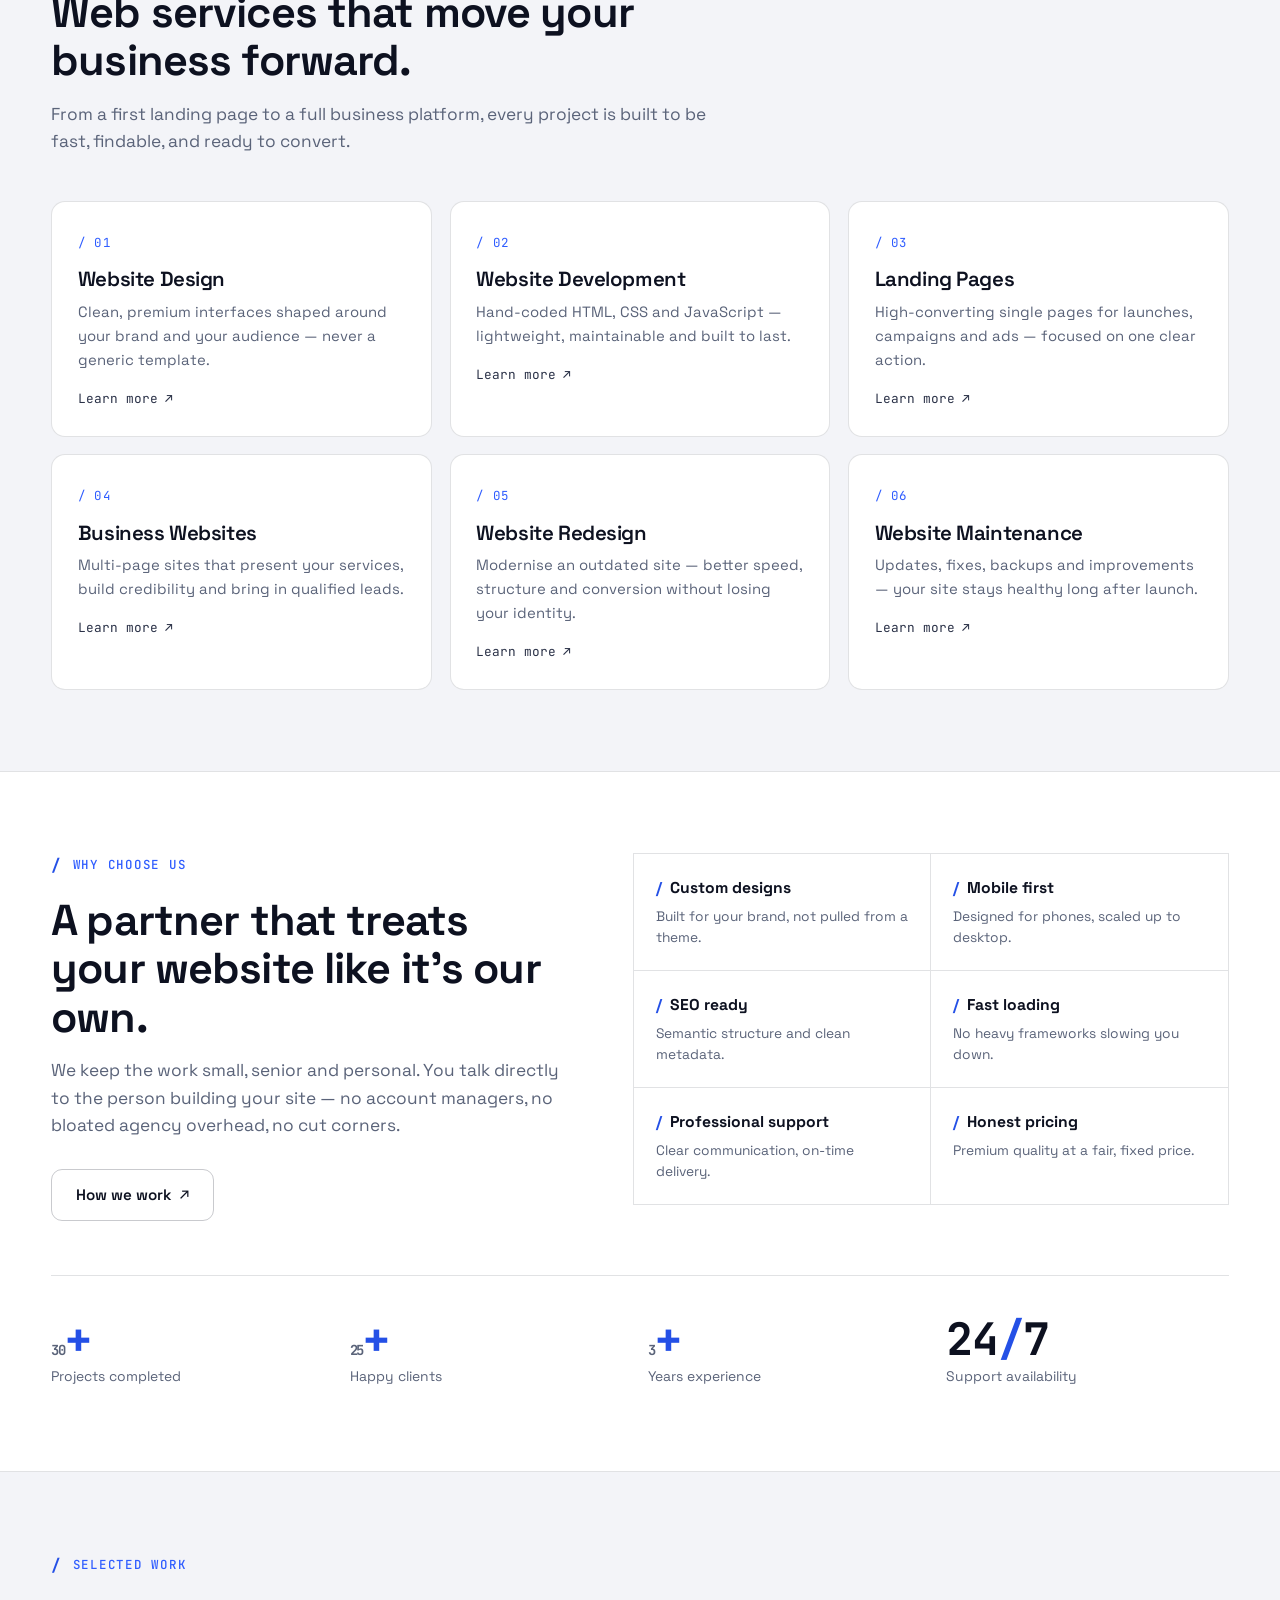
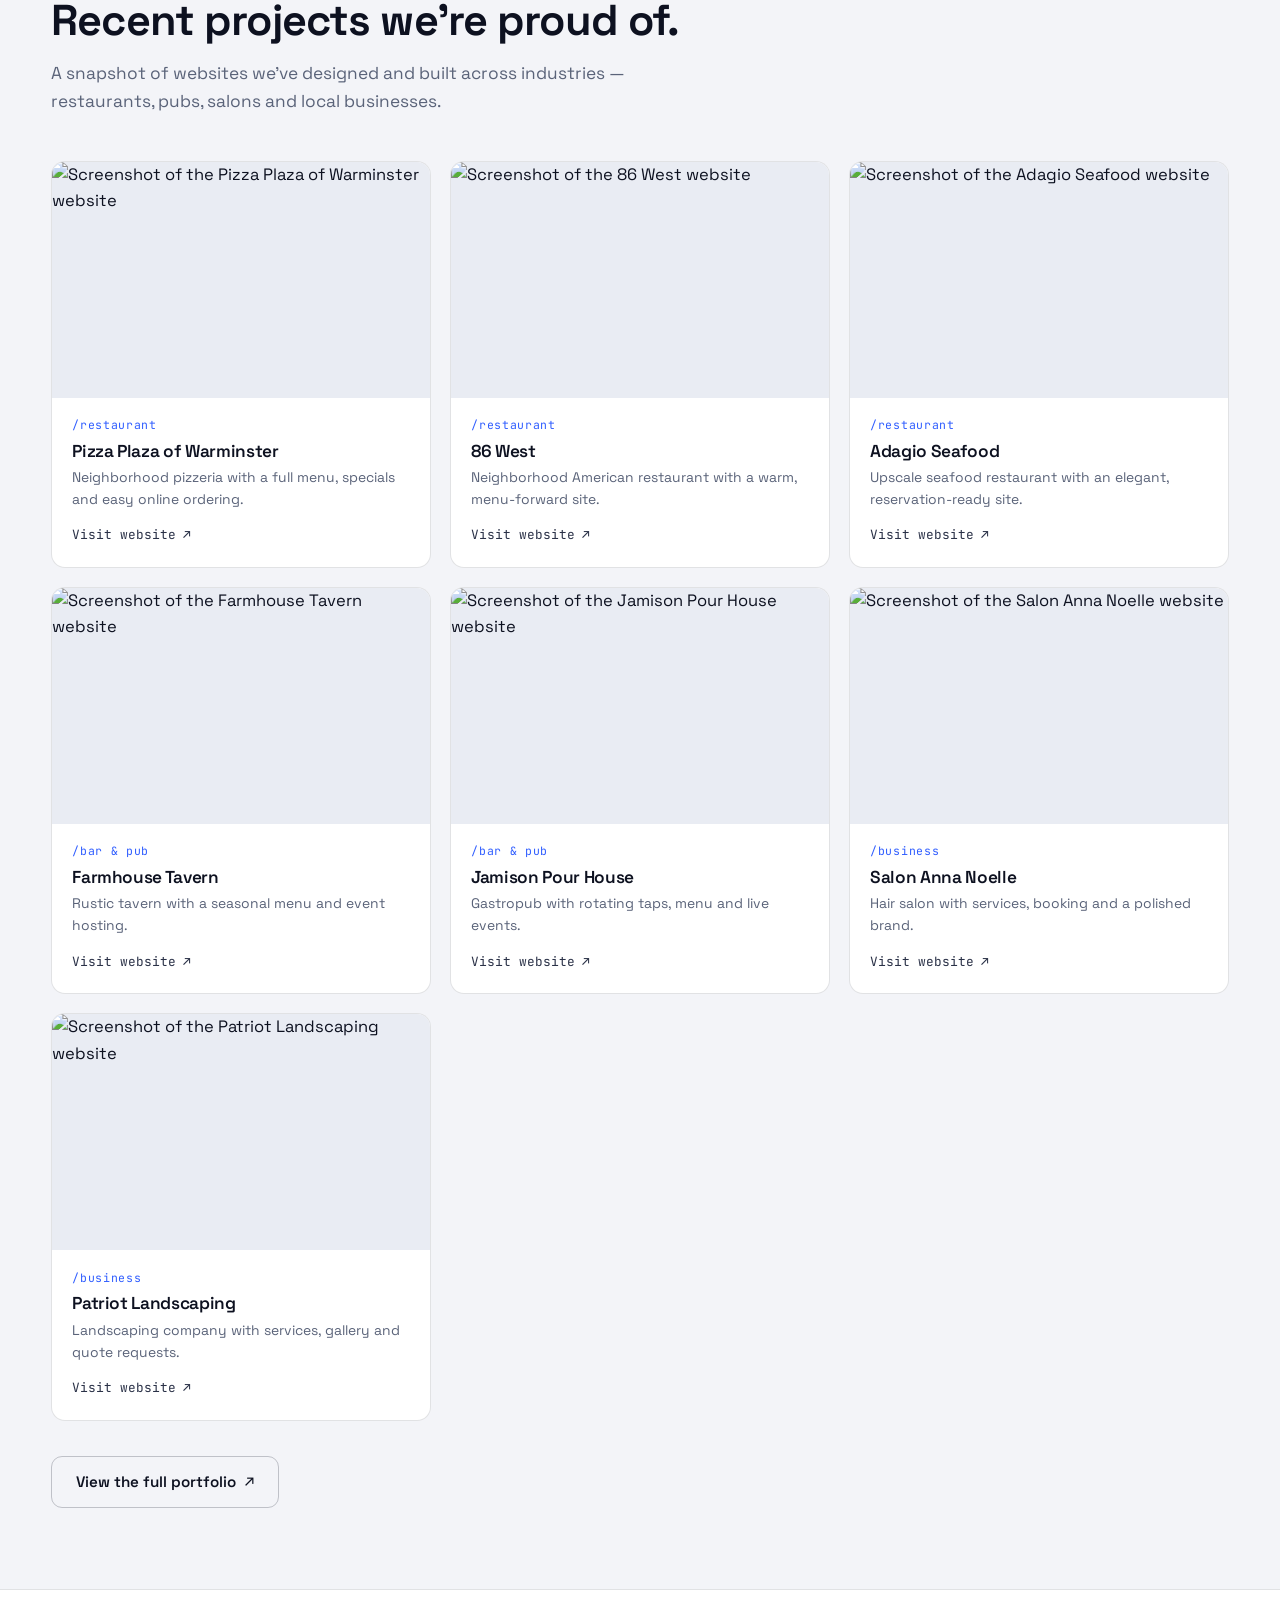
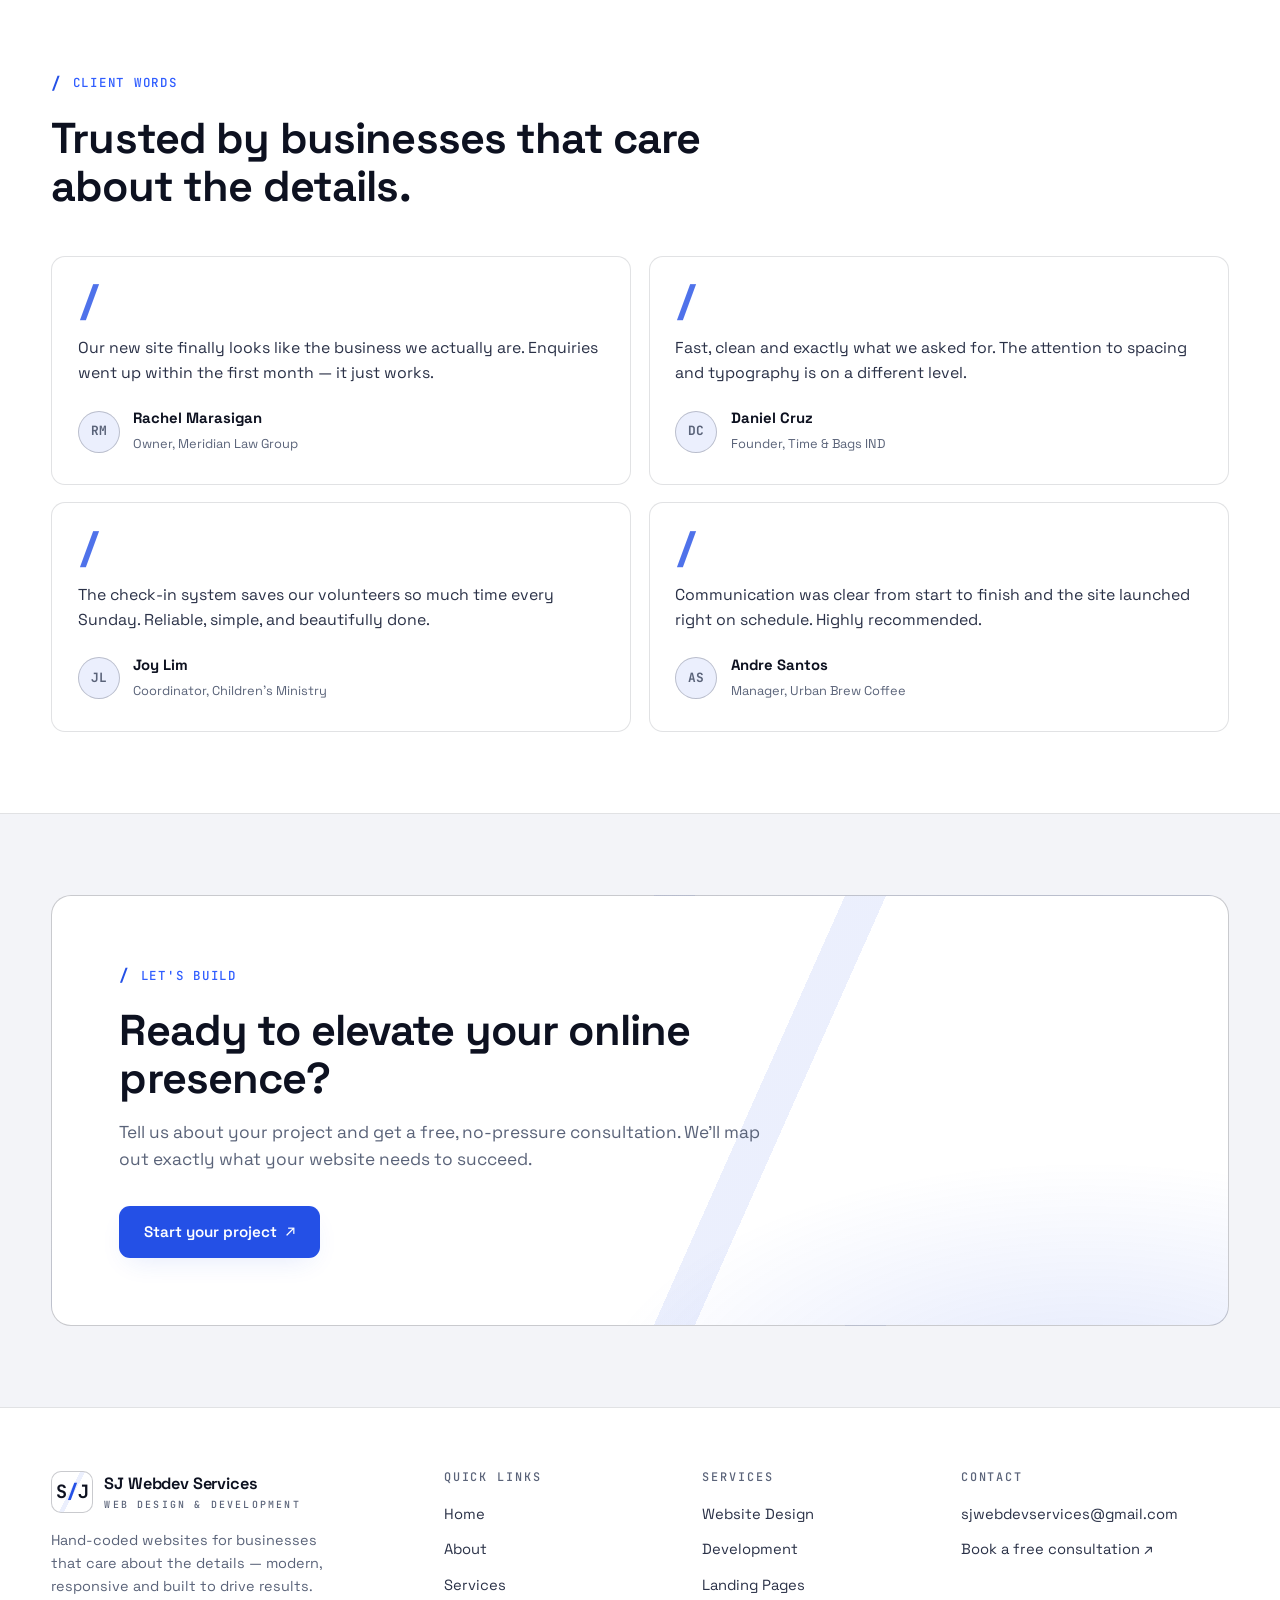
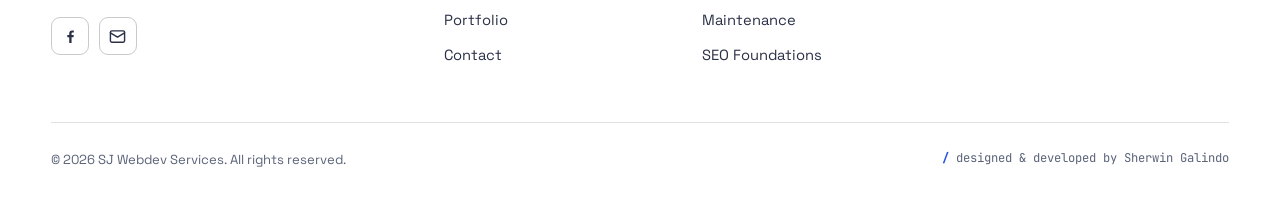
==== commit a67dbb11: "Deploy redesigned site + add JoJo's Tavern to portfolio - Replace the site with the updated redesign" ====
--- a/index.html
+++ b/index.html
@@ -1,504 +1,287 @@
 <!DOCTYPE html>
-<html lang="en">
+<html lang="en" data-theme="dark">
 <head>
-  <meta charset="UTF-8">
-  <meta name="viewport" content="width=device-width, initial-scale=1.0">
-  <!-- Primary SEO -->
-  <title>SJ Webdev Services — Professional Website Design &amp; Development</title>
-  <meta name="description" content="SJ Webdev Services designs modern, responsive websites that help businesses build a credible online presence and turn visitors into customers.">
-  <meta name="keywords" content="web design, website development, web developer, business websites, responsive websites, landing pages, ecommerce, SEO friendly websites, SJ Webdev Services">
-  <meta name="author" content="SJ Webdev Services">
-  <meta name="robots" content="index, follow, max-image-preview:large">
-  <meta name="theme-color" content="#0E0F12">
-  <link rel="canonical" href="https://sjwebdevservices.com/">
-
-  <!-- Open Graph -->
-  <meta property="og:type" content="website">
-  <meta property="og:site_name" content="SJ Webdev Services">
-  <meta property="og:title" content="SJ Webdev Services — Professional Website Design &amp; Development">
-  <meta property="og:description" content="Modern, responsive, conversion-focused websites that build trust and drive results.">
-  <meta property="og:url" content="https://sjwebdevservices.com/">
-  <meta property="og:image" content="https://sjwebdevservices.com/assets/og-image.png">
-  <meta property="og:image:type" content="image/png">
-  <meta property="og:image:width" content="1200">
-  <meta property="og:image:height" content="630">
-  <meta property="og:image:alt" content="SJ Webdev Services — websites that build trust and drive results">
-  <meta property="og:locale" content="en_US">
-
-  <!-- Twitter -->
-  <meta name="twitter:card" content="summary_large_image">
-  <meta name="twitter:title" content="SJ Webdev Services — Professional Website Design &amp; Development">
-  <meta name="twitter:description" content="Modern, responsive, conversion-focused websites that build trust and drive results.">
-  <meta name="twitter:image" content="https://sjwebdevservices.com/assets/og-image.png">
-
-  <!-- Favicons -->
-  <link rel="icon" type="image/png" sizes="48x48" href="images/favicon-48.png">
-  <link rel="icon" type="image/png" sizes="32x32" href="images/favicon-32.png">
-  <link rel="apple-touch-icon" href="images/favicon-180.png">
-  <link rel="manifest" href="site.webmanifest">
-
-  <!-- Fonts -->
-  <link rel="preconnect" href="https://fonts.googleapis.com">
-  <link rel="preconnect" href="https://fonts.gstatic.com" crossorigin>
-  <link href="https://fonts.googleapis.com/css2?family=Space+Grotesk:wght@500;600;700&family=Inter:wght@400;500;600&family=JetBrains+Mono:wght@400;500&display=swap" rel="stylesheet">
-
-  <!-- Styles -->
-  <link rel="stylesheet" href="css/style.css">
-  <link rel="stylesheet" href="css/animations.css">
-  <link rel="stylesheet" href="css/responsive.css">
-
-  <!-- Structured data: Organization / business -->
-  <script type="application/ld+json">
-  {
-    "@context": "https://schema.org",
-    "@type": "ProfessionalService",
-    "name": "SJ Webdev Services",
-    "alternateName": "SJ Webdev",
-    "description": "Professional website design and development solutions — modern, responsive, conversion-focused websites.",
-    "email": "sjwebdevservices@gmail.com",
-    "url": "https://sjwebdevservices.com/",
-    "logo": "https://sjwebdevservices.com/images/logo-dark.png",
-    "image": "https://sjwebdevservices.com/assets/og-image.png",
-    "priceRange": "$$",
-    "areaServed": "Worldwide",
-    "sameAs": [
-      "https://www.facebook.com/sjwebdevservices"
-    ]
-  }
-  </script>
-  <!-- Structured data: WebSite -->
-  <script type="application/ld+json">
-  {
-    "@context": "https://schema.org",
-    "@type": "WebSite",
-    "name": "SJ Webdev Services",
-    "url": "https://sjwebdevservices.com/"
-  }
-  </script>
+<meta charset="UTF-8">
+<meta name="viewport" content="width=device-width, initial-scale=1.0">
+<title>SJ Webdev Services — Professional Website Design & Development</title>
+<meta name="description" content="SJ Webdev Services designs and hand-codes modern, responsive websites that help businesses build a credible online presence and turn visitors into customers.">
+<meta name="author" content="SJ Webdev Services">
+<meta name="robots" content="index, follow, max-image-preview:large">
+<meta name="theme-color" content="#0A0C11">
+<link rel="canonical" href="https://sjwebdevservices.com/">
+<!-- Open Graph -->
+<meta property="og:type" content="website">
+<meta property="og:site_name" content="SJ Webdev Services">
+<meta property="og:locale" content="en_US">
+<meta property="og:title" content="SJ Webdev Services — Professional Website Design & Development">
+<meta property="og:description" content="SJ Webdev Services designs and hand-codes modern, responsive websites that help businesses build a credible online presence and turn visitors into customers.">
+<meta property="og:url" content="https://sjwebdevservices.com/">
+<meta property="og:image" content="https://sjwebdevservices.com/assets/og-image.png">
+<meta property="og:image:width" content="1200">
+<meta property="og:image:height" content="630">
+<meta property="og:image:alt" content="SJ Webdev Services — websites that build trust and drive results">
+<!-- Twitter -->
+<meta name="twitter:card" content="summary_large_image">
+<meta name="twitter:title" content="SJ Webdev Services — Professional Website Design & Development">
+<meta name="twitter:description" content="SJ Webdev Services designs and hand-codes modern, responsive websites that help businesses build a credible online presence and turn visitors into customers.">
+<meta name="twitter:image" content="https://sjwebdevservices.com/assets/og-image.png">
+<link rel="icon" href="data:image/svg+xml,%3Csvg xmlns='http://www.w3.org/2000/svg' viewBox='0 0 64 64'%3E%3Crect width='64' height='64' rx='14' fill='%230A0C11'/%3E%3Cpath d='M40 12 L24 52' stroke='%232F5DFF' stroke-width='7' stroke-linecap='round'/%3E%3C/svg%3E">
+<link rel="preconnect" href="https://fonts.googleapis.com">
+<link rel="preconnect" href="https://fonts.gstatic.com" crossorigin>
+<link href="https://fonts.googleapis.com/css2?family=Space+Grotesk:wght@400;500;600;700&family=JetBrains+Mono:wght@400;500;700;800&display=swap" rel="stylesheet">
+<link rel="stylesheet" href="css/style.css">
+<script>(function(){try{var t=localStorage.getItem("sj-theme");if(!t)t=window.matchMedia("(prefers-color-scheme: light)").matches?"light":"dark";document.documentElement.setAttribute("data-theme",t);}catch(e){}})();</script>
+<script type="application/ld+json">{"@context":"https://schema.org","@type":"ProfessionalService","@id":"https://sjwebdevservices.com/#org","name":"SJ Webdev Services","url":"https://sjwebdevservices.com/","logo":"https://sjwebdevservices.com/images/logo-dark.png","image":"https://sjwebdevservices.com/assets/og-image.png","description":"SJ Webdev Services designs and hand-codes modern, responsive websites that help businesses build a credible online presence and turn visitors into customers.","email":"sjwebdevservices@gmail.com","founder":{"@type":"Person","name":"Sherwin Galindo"},"sameAs":["https://www.facebook.com/sjwebdevservices"],"priceRange":"$$","knowsAbout":["Web design","Web development","Landing pages","SEO","Website maintenance","Ecommerce"]}</script>
+<script type="application/ld+json">{"@context":"https://schema.org","@type":"WebSite","@id":"https://sjwebdevservices.com/#website","url":"https://sjwebdevservices.com/","name":"SJ Webdev Services","publisher":{"@id":"https://sjwebdevservices.com/#org"}}</script>
 </head>
 <body>
-  <a class="skip-link" href="#main">Skip to content</a>
-
-  <!-- Loader -->
-  <div id="loader" aria-hidden="true">
-    <div>
-      <div class="loader-mark">S<span class="slash">/</span>J</div>
-      <div class="loader-bar"><span></span></div>
-    </div>
-  </div>
-
-  <div id="page-transition" aria-hidden="true"></div>
-
-  <!-- ===================== NAVIGATION ===================== -->
-  <header class="nav" id="nav">
-    <div class="nav__inner">
-      <a class="nav__logo" href="index.html" aria-label="SJ Webdev Services — home">
-        <img class="logo-dark" src="images/logo-dark.png" alt="SJ Webdev Services">
-      </a>
-      <nav class="nav__menu" id="nav-menu" aria-label="Primary">
-        <a class="nav__link" href="index.html">Home</a>
-        <a class="nav__link" href="about-services.html">Services</a>
-        <a class="nav__link" href="portfolio.html">Portfolio</a>
-        <a class="nav__link" href="contact.html">Contact</a>
-        <span class="nav__cta"><a class="btn" href="contact.html">Start a Project</a></span>
+<a class="skip-link" href="#main">Skip to content</a>
+<header class="site-header">
+  <div class="wrap header-inner">
+    <a class="logo" href="index.html" aria-label="SJ Webdev Services — home">
+      <span class="logo-mark" aria-hidden="true"><span>S<i>/</i>J</span></span>
+      <span class="logo-text">SJ Webdev Services<small>Web design &amp; development</small></span>
+    </a>
+    <nav class="nav" aria-label="Primary">
+      <a href="index.html" aria-current="page">Home</a>
+      <a href="about.html">About</a>
+      <a href="services.html">Services</a>
+      <a href="portfolio.html">Portfolio</a>
+      <a href="contact.html">Contact</a>
+    </nav>
+    <div class="header-actions">
+      <button class="theme-toggle" type="button" aria-label="Switch to light mode"><svg class="icon-sun" viewBox="0 0 24 24" fill="none" stroke="currentColor" stroke-width="2" stroke-linecap="round" stroke-linejoin="round" aria-hidden="true"><circle cx="12" cy="12" r="4"/><path d="M12 2v2M12 20v2M4.93 4.93l1.41 1.41M17.66 17.66l1.41 1.41M2 12h2M20 12h2M6.34 17.66l-1.41 1.41M19.07 4.93l-1.41 1.41"/></svg><svg class="icon-moon" viewBox="0 0 24 24" fill="none" stroke="currentColor" stroke-width="2" stroke-linecap="round" stroke-linejoin="round" aria-hidden="true"><path d="M21 12.79A9 9 0 1 1 11.21 3 7 7 0 0 0 21 12.79z"/></svg></button>
+      <a class="btn btn-primary btn-sm header-cta" href="contact.html">Start a project <span class="arrow">&nearr;</span></a>
+      <button class="nav-toggle" type="button" aria-expanded="false" aria-label="Toggle menu"><svg class="icon-menu" viewBox="0 0 24 24" fill="none" stroke="currentColor" stroke-width="2" stroke-linecap="round" aria-hidden="true"><path d="M3 6h18M3 12h18M3 18h18"/></svg><svg class="icon-close" viewBox="0 0 24 24" fill="none" stroke="currentColor" stroke-width="2" stroke-linecap="round" aria-hidden="true"><path d="M18 6 6 18M6 6l12 12"/></svg></button>
+    </div>
+  </div>
+</header>
+
+<main id="main">
+  <!-- Hero -->
+  <section class="hero" aria-label="Introduction">
+    <div class="hero-beam" aria-hidden="true"></div>
+    <div class="hero-grid" aria-hidden="true"></div>
+    <div class="wrap hero-inner">
+      <p class="eyebrow reveal in">professional web design &amp; development</p>
+      <h1 class="display reveal in">Websites that build trust <span class="slash">/</span><br>&amp; turn visitors into customers.</h1>
+      <p class="lede reveal in reveal-d1">Every site we ship is designed by hand and coded from scratch — modern, responsive and conversion-focused, so your business looks credible from the first click and keeps working long after launch.</p>
+      <div class="hero-cta reveal in reveal-d2">
+        <a class="btn btn-primary" href="contact.html">Get a free consultation <span class="arrow">&nearr;</span></a>
+        <a class="btn btn-ghost" href="portfolio.html">View portfolio</a>
+      </div>
+      <div class="hero-stats reveal in reveal-d3">
+        <div class="stat"><b><span data-count="30">0</span><em>+</em></b><span>Projects delivered</span></div>
+        <div class="stat"><b><span data-count="100">0</span><em>%</em></b><span>Client satisfaction</span></div>
+        <div class="stat"><b><span data-count="3">0</span><em>+</em></b><span>Years of practice</span></div>
+        <div class="stat"><b>24<em>/</em>7</b><span>Support availability</span></div>
+      </div>
+    </div>
+  </section>
+
+  <!-- Trust chips -->
+  <section class="section section-alt" aria-labelledby="why-heading">
+    <div class="wrap">
+      <div class="section-head reveal">
+        <p class="eyebrow">why teams choose us</p>
+        <h2 class="h2" id="why-heading">Everything a serious website needs — built in from day one.</h2>
+      </div>
+      <div class="chips">
+        <div class="chip reveal"><svg viewBox="0 0 24 24" fill="none" stroke="currentColor" stroke-width="2" stroke-linecap="round" stroke-linejoin="round" aria-hidden="true"><path d="M12 19l7-7 3 3-7 7-3-3z"/><path d="M18 13l-1.5-7.5L2 2l3.5 14.5L13 18l5-5z"/><path d="M2 2l7.586 7.586"/><circle cx="11" cy="11" r="2"/></svg><div><b>Professional design</b><p>Distinctive, on-brand layouts crafted by hand — never a template.</p></div></div><div class="chip reveal"><svg viewBox="0 0 24 24" fill="none" stroke="currentColor" stroke-width="2" stroke-linecap="round" stroke-linejoin="round" aria-hidden="true"><rect x="6" y="2" width="12" height="20" rx="2"/><path d="M11 18h2"/></svg><div><b>Mobile responsive</b><p>Pixel-perfect on every screen, from phones to widescreen desktops.</p></div></div><div class="chip reveal"><svg viewBox="0 0 24 24" fill="none" stroke="currentColor" stroke-width="2" stroke-linecap="round" stroke-linejoin="round" aria-hidden="true"><circle cx="11" cy="11" r="8"/><path d="m21 21-4.35-4.35"/></svg><div><b>SEO friendly</b><p>Semantic markup and clean metadata that search engines reward.</p></div></div><div class="chip reveal"><svg viewBox="0 0 24 24" fill="none" stroke="currentColor" stroke-width="2" stroke-linecap="round" stroke-linejoin="round" aria-hidden="true"><path d="M13 2 3 14h9l-1 8 10-12h-9l1-8z"/></svg><div><b>Fast performance</b><p>Lightweight, framework-free code that loads in a blink.</p></div></div><div class="chip reveal"><svg viewBox="0 0 24 24" fill="none" stroke="currentColor" stroke-width="2" stroke-linecap="round" stroke-linejoin="round" aria-hidden="true"><path d="M12 22s8-4 8-10V5l-8-3-8 3v7c0 6 8 10 8 10z"/></svg><div><b>Secure &amp; stable</b><p>SSL, backups and a hardened setup — nothing to hack, nothing to break.</p></div></div><div class="chip reveal"><svg viewBox="0 0 24 24" fill="none" stroke="currentColor" stroke-width="2" stroke-linecap="round" stroke-linejoin="round" aria-hidden="true"><path d="M21 15a2 2 0 0 1-2 2H7l-4 4V5a2 2 0 0 1 2-2h14a2 2 0 0 1 2 2z"/></svg><div><b>Ongoing support</b><p>A direct line to the person who built your site, long after launch.</p></div></div>
+      </div>
+    </div>
+  </section>
+
+  <!-- Services preview -->
+  <section class="section" aria-labelledby="services-heading">
+    <div class="wrap">
+      <div class="section-head reveal">
+        <p class="eyebrow">what we do</p>
+        <h2 class="h2" id="services-heading">Web services that move your business forward.</h2>
+        <p class="lede">From a first landing page to a full business platform, every project is built to be fast, findable, and ready to convert.</p>
+      </div>
+      <div class="cards">
+        <article class="card reveal"><span class="num">/ 01</span><h3 class="h3">Website Design</h3><p>Clean, premium interfaces shaped around your brand and your audience — never a generic template.</p><a class="more" href="services.html#design">Learn more <span aria-hidden="true">&nearr;</span></a></article>
+        <article class="card reveal"><span class="num">/ 02</span><h3 class="h3">Website Development</h3><p>Hand-coded HTML, CSS and JavaScript — lightweight, maintainable and built to last.</p><a class="more" href="services.html#development">Learn more <span aria-hidden="true">&nearr;</span></a></article>
+        <article class="card reveal"><span class="num">/ 03</span><h3 class="h3">Landing Pages</h3><p>High-converting single pages for launches, campaigns and ads — focused on one clear action.</p><a class="more" href="services.html#landing-pages">Learn more <span aria-hidden="true">&nearr;</span></a></article>
+        <article class="card reveal"><span class="num">/ 04</span><h3 class="h3">Business Websites</h3><p>Multi-page sites that present your services, build credibility and bring in qualified leads.</p><a class="more" href="services.html">Learn more <span aria-hidden="true">&nearr;</span></a></article>
+        <article class="card reveal"><span class="num">/ 05</span><h3 class="h3">Website Redesign</h3><p>Modernise an outdated site — better speed, structure and conversion without losing your identity.</p><a class="more" href="services.html#optimization">Learn more <span aria-hidden="true">&nearr;</span></a></article>
+        <article class="card reveal"><span class="num">/ 06</span><h3 class="h3">Website Maintenance</h3><p>Updates, fixes, backups and improvements — your site stays healthy long after launch.</p><a class="more" href="services.html#maintenance">Learn more <span aria-hidden="true">&nearr;</span></a></article>
+      </div>
+    </div>
+  </section>
+
+  <!-- Why choose us -->
+  <section class="section section-alt" aria-labelledby="partner-heading">
+    <div class="wrap">
+      <div class="split">
+        <div class="sticky reveal">
+          <p class="eyebrow">why choose us</p>
+          <h2 class="h2" id="partner-heading">A partner that treats your website like it's our own.</h2>
+          <p class="lede">We keep the work small, senior and personal. You talk directly to the person building your site — no account managers, no bloated agency overhead, no cut corners.</p>
+          <a class="btn btn-ghost" href="about.html">How we work <span class="arrow">&nearr;</span></a>
+        </div>
+        <div class="feature-list reveal">
+          <div class="feature"><b>Custom designs</b><p>Built for your brand, not pulled from a theme.</p></div>
+          <div class="feature"><b>Mobile first</b><p>Designed for phones, scaled up to desktop.</p></div>
+          <div class="feature"><b>SEO ready</b><p>Semantic structure and clean metadata.</p></div>
+          <div class="feature"><b>Fast loading</b><p>No heavy frameworks slowing you down.</p></div>
+          <div class="feature"><b>Professional support</b><p>Clear communication, on-time delivery.</p></div>
+          <div class="feature"><b>Honest pricing</b><p>Premium quality at a fair, fixed price.</p></div>
+        </div>
+      </div>
+      <div class="metrics">
+        <div class="metric reveal"><b><span data-count="30">0</span><em>+</em></b><span>Projects completed</span></div>
+        <div class="metric reveal reveal-d1"><b><span data-count="25">0</span><em>+</em></b><span>Happy clients</span></div>
+        <div class="metric reveal reveal-d2"><b><span data-count="3">0</span><em>+</em></b><span>Years experience</span></div>
+        <div class="metric reveal reveal-d3"><b>24<em>/</em>7</b><span>Support availability</span></div>
+      </div>
+    </div>
+  </section>
+
+  <!-- Featured work -->
+  <section class="section" aria-labelledby="work-heading">
+    <div class="wrap">
+      <div class="section-head reveal">
+        <p class="eyebrow">selected work</p>
+        <h2 class="h2" id="work-heading">Recent projects we're proud of.</h2>
+        <p class="lede">A snapshot of websites we've designed and built across industries — restaurants, pubs, salons and local businesses.</p>
+      </div>
+      <div class="work-grid">
+        <article class="work reveal" data-cat="restaurant">
+  <div class="work-thumb"><img src="https://s0.wp.com/mshots/v1/https%3A%2F%2Fhgpizzaplaza.com%2F?w=800&h=500" alt="Screenshot of the Pizza Plaza of Warminster website" decoding="async" width="800" height="500"></div>
+  <div class="work-body">
+    <span class="work-tag">/restaurant</span>
+    <h3 class="h3">Pizza Plaza of Warminster</h3>
+    <p>Neighborhood pizzeria with a full menu, specials and easy online ordering.</p>
+    <a class="work-link" href="https://hgpizzaplaza.com/" target="_blank" rel="noopener">Visit website <span aria-hidden="true">&nearr;</span></a>
+  </div>
+</article><article class="work reveal" data-cat="restaurant">
+  <div class="work-thumb"><img src="https://s0.wp.com/mshots/v1/https%3A%2F%2Fthe86west.com%2F?w=800&h=500" alt="Screenshot of the 86 West website" loading="lazy" decoding="async" width="800" height="500"></div>
+  <div class="work-body">
+    <span class="work-tag">/restaurant</span>
+    <h3 class="h3">86 West</h3>
+    <p>Neighborhood American restaurant with a warm, menu-forward site.</p>
+    <a class="work-link" href="https://the86west.com/" target="_blank" rel="noopener">Visit website <span aria-hidden="true">&nearr;</span></a>
+  </div>
+</article><article class="work reveal" data-cat="restaurant">
+  <div class="work-thumb"><img src="https://s0.wp.com/mshots/v1/https%3A%2F%2Fseafoodadagio.com%2F?w=800&h=500" alt="Screenshot of the Adagio Seafood website" loading="lazy" decoding="async" width="800" height="500"></div>
+  <div class="work-body">
+    <span class="work-tag">/restaurant</span>
+    <h3 class="h3">Adagio Seafood</h3>
+    <p>Upscale seafood restaurant with an elegant, reservation-ready site.</p>
+    <a class="work-link" href="https://seafoodadagio.com/" target="_blank" rel="noopener">Visit website <span aria-hidden="true">&nearr;</span></a>
+  </div>
+</article><article class="work reveal" data-cat="bar">
+  <div class="work-thumb"><img src="https://s0.wp.com/mshots/v1/https%3A%2F%2Ffarmhousetavern.com%2F?w=800&h=500" alt="Screenshot of the Farmhouse Tavern website" loading="lazy" decoding="async" width="800" height="500"></div>
+  <div class="work-body">
+    <span class="work-tag">/bar &amp; pub</span>
+    <h3 class="h3">Farmhouse Tavern</h3>
+    <p>Rustic tavern with a seasonal menu and event hosting.</p>
+    <a class="work-link" href="https://farmhousetavern.com/" target="_blank" rel="noopener">Visit website <span aria-hidden="true">&nearr;</span></a>
+  </div>
+</article><article class="work reveal" data-cat="bar">
+  <div class="work-thumb"><img src="https://s0.wp.com/mshots/v1/https%3A%2F%2Fjamisonpourhouse.com%2F?w=800&h=500" alt="Screenshot of the Jamison Pour House website" loading="lazy" decoding="async" width="800" height="500"></div>
+  <div class="work-body">
+    <span class="work-tag">/bar &amp; pub</span>
+    <h3 class="h3">Jamison Pour House</h3>
+    <p>Gastropub with rotating taps, menu and live events.</p>
+    <a class="work-link" href="https://jamisonpourhouse.com/" target="_blank" rel="noopener">Visit website <span aria-hidden="true">&nearr;</span></a>
+  </div>
+</article><article class="work reveal" data-cat="business">
+  <div class="work-thumb"><img src="https://s0.wp.com/mshots/v1/https%3A%2F%2Fsalonannanoelle.com%2F?w=800&h=500" alt="Screenshot of the Salon Anna Noelle website" loading="lazy" decoding="async" width="800" height="500"></div>
+  <div class="work-body">
+    <span class="work-tag">/business</span>
+    <h3 class="h3">Salon Anna Noelle</h3>
+    <p>Hair salon with services, booking and a polished brand.</p>
+    <a class="work-link" href="https://salonannanoelle.com/" target="_blank" rel="noopener">Visit website <span aria-hidden="true">&nearr;</span></a>
+  </div>
+</article><article class="work reveal" data-cat="business">
+  <div class="work-thumb"><img src="https://s0.wp.com/mshots/v1/https%3A%2F%2Fpatriotlandscapenh.com%2F?w=800&h=500" alt="Screenshot of the Patriot Landscaping website" loading="lazy" decoding="async" width="800" height="500"></div>
+  <div class="work-body">
+    <span class="work-tag">/business</span>
+    <h3 class="h3">Patriot Landscaping</h3>
+    <p>Landscaping company with services, gallery and quote requests.</p>
+    <a class="work-link" href="https://patriotlandscapenh.com/" target="_blank" rel="noopener">Visit website <span aria-hidden="true">&nearr;</span></a>
+  </div>
+</article>
+      </div>
+      <p style="margin-top:2.2rem"><a class="btn btn-ghost" href="portfolio.html">View the full portfolio <span class="arrow">&nearr;</span></a></p>
+    </div>
+  </section>
+
+  <!-- Testimonials -->
+  <section class="section section-alt" aria-labelledby="quotes-heading">
+    <div class="wrap">
+      <div class="section-head reveal">
+        <p class="eyebrow">client words</p>
+        <h2 class="h2" id="quotes-heading">Trusted by businesses that care about the details.</h2>
+      </div>
+      <div class="quotes">
+        <figure class="quote reveal"><blockquote><p>Our new site finally looks like the business we actually are. Enquiries went up within the first month — it just works.</p></blockquote><figcaption class="quote-who"><span class="avatar" aria-hidden="true">RM</span><div><b>Rachel Marasigan</b><span>Owner, Meridian Law Group</span></div></figcaption></figure><figure class="quote reveal"><blockquote><p>Fast, clean and exactly what we asked for. The attention to spacing and typography is on a different level.</p></blockquote><figcaption class="quote-who"><span class="avatar" aria-hidden="true">DC</span><div><b>Daniel Cruz</b><span>Founder, Time &amp; Bags IND</span></div></figcaption></figure><figure class="quote reveal"><blockquote><p>The check-in system saves our volunteers so much time every Sunday. Reliable, simple, and beautifully done.</p></blockquote><figcaption class="quote-who"><span class="avatar" aria-hidden="true">JL</span><div><b>Joy Lim</b><span>Coordinator, Children's Ministry</span></div></figcaption></figure><figure class="quote reveal"><blockquote><p>Communication was clear from start to finish and the site launched right on schedule. Highly recommended.</p></blockquote><figcaption class="quote-who"><span class="avatar" aria-hidden="true">AS</span><div><b>Andre Santos</b><span>Manager, Urban Brew Coffee</span></div></figcaption></figure>
+      </div>
+    </div>
+  </section>
+
+<section class="section" aria-label="Call to action">
+  <div class="wrap">
+    <div class="cta-band reveal">
+      <p class="eyebrow">let's build</p>
+      <h2 class="h2">Ready to elevate your online presence?</h2>
+      <p class="lede">Tell us about your project and get a free, no-pressure consultation. We'll map out exactly what your website needs to succeed.</p>
+      <a class="btn btn-primary" href="contact.html">Start your project <span class="arrow">&nearr;</span></a>
+    </div>
+  </div>
+</section>
+</main>
+<footer class="site-footer">
+  <div class="wrap">
+    <div class="footer-grid">
+      <div>
+        <a class="logo" href="index.html" aria-label="SJ Webdev Services — home">
+          <span class="logo-mark" aria-hidden="true"><span>S<i>/</i>J</span></span>
+          <span class="logo-text">SJ Webdev Services<small>Web design &amp; development</small></span>
+        </a>
+        <p class="footer-blurb">Hand-coded websites for businesses that care about the details — modern, responsive and built to drive results.</p>
+        <div class="socials">
+          <a href="https://www.facebook.com/sjwebdevservices" target="_blank" rel="noopener" aria-label="SJ Webdev Services on Facebook"><svg viewBox="0 0 24 24" fill="currentColor" aria-hidden="true"><path d="M13.5 21v-8h2.7l.4-3.1h-3.1V7.9c0-.9.25-1.5 1.55-1.5h1.65V3.6c-.3-.04-1.3-.13-2.45-.13-2.4 0-4.05 1.47-4.05 4.17v2.32H7.5V13h2.7v8h3.3z"/></svg></a>
+          <a href="mailto:sjwebdevservices@gmail.com" aria-label="Email SJ Webdev Services"><svg viewBox="0 0 24 24" fill="none" stroke="currentColor" stroke-width="2" stroke-linecap="round" stroke-linejoin="round" aria-hidden="true"><rect x="2" y="4" width="20" height="16" rx="2"/><path d="m22 7-10 6L2 7"/></svg></a>
+        </div>
+      </div>
+      <nav aria-label="Footer — pages">
+        <h4>Quick links</h4>
+        <ul>
+          <li><a href="index.html">Home</a></li>
+          <li><a href="about.html">About</a></li>
+          <li><a href="services.html">Services</a></li>
+          <li><a href="portfolio.html">Portfolio</a></li>
+          <li><a href="contact.html">Contact</a></li>
+        </ul>
       </nav>
-      <button class="nav__toggle" aria-label="Toggle menu" aria-controls="nav-menu" aria-expanded="false">
-        <span></span><span></span><span></span>
-      </button>
-    </div>
-  </header>
-  <div class="nav__backdrop" aria-hidden="true"></div>
-
-  <main id="main">
-
-    <!-- ===================== HERO ===================== -->
-    <section class="hero">
-      <div class="hero__bg" aria-hidden="true">
-        <div class="hero__grid"></div>
-        <div class="hero__slash"></div>
-        <div class="hero__slash thick"></div>
-        <span class="hero__dot" style="top:24%; left:14%; width:10px; height:10px;"></span>
-        <span class="hero__dot" style="top:62%; left:8%; width:6px; height:6px;"></span>
-        <span class="hero__dot" style="top:38%; right:30%; width:8px; height:8px;"></span>
-      </div>
-      <div class="container">
-        <div class="hero__inner">
-          <span class="eyebrow">professional web design &amp; development</span>
-          <h1 class="h-xl">Websites that build <span class="accent">trust</span><br>&amp; drive real results.</h1>
-          <p class="lead">We design modern, responsive, and conversion-focused websites that help businesses establish a strong, credible presence online — and turn visitors into customers.</p>
-          <div class="hero__actions">
-            <a class="btn btn--lg" href="contact.html">Get a free consultation <span class="arrow" aria-hidden="true">↗</span></a>
-            <a class="btn btn--ghost btn--lg" href="portfolio.html">View portfolio</a>
-          </div>
-          <div class="hero__meta">
-            <div class="item"><span class="num"><span data-count="150">0</span>+</span><span class="lbl">Projects delivered</span></div>
-            <div class="item"><span class="num"><span data-count="98">0</span>%</span><span class="lbl">Client satisfaction</span></div>
-            <div class="item"><span class="num"><span data-count="5">0</span>+</span><span class="lbl">Years of practice</span></div>
-          </div>
-        </div>
-      </div>
-    </section>
-
-    <!-- ===================== TRUST INDICATORS ===================== -->
-    <section class="section section--tight">
-      <div class="container">
-        <div class="section-head" data-reveal>
-          <span class="eyebrow">why teams choose us</span>
-          <h2 class="h-md" style="margin-top:.8rem">Everything a serious website needs — built in from day one.</h2>
-        </div>
-        <div class="trust-grid" data-stagger>
-          <div class="trust-card">
-            <span class="ic"><svg viewBox="0 0 24 24" fill="none" stroke="currentColor" stroke-width="1.8"><path d="M12 19l7-7 3 3-7 7-3-3z"/><path d="M18 13l-1.5-7.5L2 2l3.5 14.5L13 18l5-5z"/><path d="M2 2l7.586 7.586"/><circle cx="11" cy="11" r="2"/></svg></span>
-            <div><div class="t">Professional design</div><div class="d">Distinctive, on-brand layouts crafted by hand.</div></div>
-          </div>
-          <div class="trust-card">
-            <span class="ic"><svg viewBox="0 0 24 24" fill="none" stroke="currentColor" stroke-width="1.8"><rect x="5" y="2" width="14" height="20" rx="2.5"/><path d="M11 18h2"/></svg></span>
-            <div><div class="t">Mobile responsive</div><div class="d">Pixel-perfect on every screen size.</div></div>
-          </div>
-          <div class="trust-card">
-            <span class="ic"><svg viewBox="0 0 24 24" fill="none" stroke="currentColor" stroke-width="1.8"><circle cx="11" cy="11" r="7"/><path d="m21 21-4.3-4.3"/></svg></span>
-            <div><div class="t">SEO friendly</div><div class="d">Clean markup search engines reward.</div></div>
-          </div>
-          <div class="trust-card">
-            <span class="ic"><svg viewBox="0 0 24 24" fill="none" stroke="currentColor" stroke-width="1.8"><path d="M13 2 3 14h7l-1 8 10-12h-7l1-8z"/></svg></span>
-            <div><div class="t">Fast performance</div><div class="d">Lightweight code that loads instantly.</div></div>
-          </div>
-          <div class="trust-card">
-            <span class="ic"><svg viewBox="0 0 24 24" fill="none" stroke="currentColor" stroke-width="1.8"><path d="M12 2 4 5v6c0 5 3.4 8.5 8 11 4.6-2.5 8-6 8-11V5l-8-3z"/><path d="m9 12 2 2 4-4"/></svg></span>
-            <div><div class="t">Secure hosting</div><div class="d">SSL, backups and hardened setup.</div></div>
-          </div>
-          <div class="trust-card">
-            <span class="ic"><svg viewBox="0 0 24 24" fill="none" stroke="currentColor" stroke-width="1.8"><path d="M3 18v-6a9 9 0 0 1 18 0v6"/><path d="M21 19a2 2 0 0 1-2 2h-1v-7h3zM3 19a2 2 0 0 0 2 2h1v-7H3z"/></svg></span>
-            <div><div class="t">Ongoing support</div><div class="d">We stay on after launch.</div></div>
-          </div>
-        </div>
-      </div>
-    </section>
-
-    <!-- ===================== SERVICES PREVIEW ===================== -->
-    <section class="section bg-gray" id="services">
-      <div class="container">
-        <div class="section-head" data-reveal>
-          <span class="eyebrow">what we do</span>
-          <h2 class="h-lg" style="margin-top:.8rem">Web services that move<br>your business forward.</h2>
-          <p class="lead">From a first landing page to a full business platform, every project is built to be fast, findable, and ready to convert.</p>
-        </div>
-        <div class="card-grid" data-stagger>
-          <article class="s-card">
-            <span class="s-card__num">01</span>
-            <span class="s-card__ic"><svg viewBox="0 0 24 24" fill="none" stroke="currentColor" stroke-width="1.8"><path d="M3 3h7v7H3zM14 3h7v4h-7zM14 11h7v10h-7zM3 14h7v7H3z"/></svg></span>
-            <h3>Website Design</h3>
-            <p>Clean, premium interfaces shaped around your brand and your audience — never a generic template.</p>
-            <a class="text-link" href="about-services.html">Learn more <span class="arrow">↗</span></a>
-          </article>
-          <article class="s-card">
-            <span class="s-card__num">02</span>
-            <span class="s-card__ic"><svg viewBox="0 0 24 24" fill="none" stroke="currentColor" stroke-width="1.8"><path d="m8 6-6 6 6 6M16 6l6 6-6 6"/></svg></span>
-            <h3>Website Development</h3>
-            <p>Hand-coded HTML, CSS and JavaScript — lightweight, maintainable and built to last.</p>
-            <a class="text-link" href="about-services.html">Learn more <span class="arrow">↗</span></a>
-          </article>
-          <article class="s-card">
-            <span class="s-card__num">03</span>
-            <span class="s-card__ic"><svg viewBox="0 0 24 24" fill="none" stroke="currentColor" stroke-width="1.8"><rect x="3" y="4" width="18" height="16" rx="2"/><path d="M3 9h18M8 14h8"/></svg></span>
-            <h3>Landing Pages</h3>
-            <p>High-converting single pages for launches, campaigns and ads — focused on one clear action.</p>
-            <a class="text-link" href="about-services.html">Learn more <span class="arrow">↗</span></a>
-          </article>
-          <article class="s-card">
-            <span class="s-card__num">04</span>
-            <span class="s-card__ic"><svg viewBox="0 0 24 24" fill="none" stroke="currentColor" stroke-width="1.8"><path d="M3 21V8l9-5 9 5v13"/><path d="M9 21v-6h6v6M9 11h.01M15 11h.01"/></svg></span>
-            <h3>Business Websites</h3>
-            <p>Multi-page sites that present your services, build credibility and bring in qualified leads.</p>
-            <a class="text-link" href="about-services.html">Learn more <span class="arrow">↗</span></a>
-          </article>
-          <article class="s-card">
-            <span class="s-card__num">05</span>
-            <span class="s-card__ic"><svg viewBox="0 0 24 24" fill="none" stroke="currentColor" stroke-width="1.8"><path d="M21 12a9 9 0 1 1-3-6.7L21 8"/><path d="M21 3v5h-5"/></svg></span>
-            <h3>Website Redesign</h3>
-            <p>Modernise an outdated site — better speed, structure and conversion without losing your identity.</p>
-            <a class="text-link" href="about-services.html">Learn more <span class="arrow">↗</span></a>
-          </article>
-          <article class="s-card">
-            <span class="s-card__num">06</span>
-            <span class="s-card__ic"><svg viewBox="0 0 24 24" fill="none" stroke="currentColor" stroke-width="1.8"><path d="M14.7 6.3a4 4 0 0 0-5.4 5.4l-6 6V21h3.3l6-6a4 4 0 0 0 5.4-5.4l-2.3 2.3-2-2 2.3-2.3z"/></svg></span>
-            <h3>Website Maintenance</h3>
-            <p>Updates, fixes, backups and improvements — your site stays healthy long after launch.</p>
-            <a class="text-link" href="about-services.html">Learn more <span class="arrow">↗</span></a>
-          </article>
-        </div>
-      </div>
-    </section>
-
-    <!-- ===================== WHY CHOOSE US ===================== -->
-    <section class="section">
-      <div class="container">
-        <div class="split">
-          <div data-reveal="left">
-            <span class="eyebrow">why choose us</span>
-            <h2 class="h-lg" style="margin:.8rem 0 1.1rem">A partner that treats your website like it's our own.</h2>
-            <p class="lead">We keep the work small, senior and personal. You talk directly to the person building your site — no account managers, no bloated agency overhead, no cut corners.</p>
-            <a class="btn" href="about-services.html" style="margin-top:1.6rem">How we work <span class="arrow">↗</span></a>
-          </div>
-          <div class="why-list" data-stagger>
-            <div class="why-item"><span class="tick"><svg viewBox="0 0 24 24" fill="none" stroke="currentColor" stroke-width="2.5"><path d="m5 12 5 5L20 7"/></svg></span><div><h3>Custom designs</h3><p>Built for your brand, not pulled from a theme.</p></div></div>
-            <div class="why-item"><span class="tick"><svg viewBox="0 0 24 24" fill="none" stroke="currentColor" stroke-width="2.5"><path d="m5 12 5 5L20 7"/></svg></span><div><h3>Mobile first</h3><p>Designed for phones, scaled up to desktop.</p></div></div>
-            <div class="why-item"><span class="tick"><svg viewBox="0 0 24 24" fill="none" stroke="currentColor" stroke-width="2.5"><path d="m5 12 5 5L20 7"/></svg></span><div><h3>SEO ready</h3><p>Semantic structure and clean metadata.</p></div></div>
-            <div class="why-item"><span class="tick"><svg viewBox="0 0 24 24" fill="none" stroke="currentColor" stroke-width="2.5"><path d="m5 12 5 5L20 7"/></svg></span><div><h3>Fast loading</h3><p>No heavy frameworks slowing you down.</p></div></div>
-            <div class="why-item"><span class="tick"><svg viewBox="0 0 24 24" fill="none" stroke="currentColor" stroke-width="2.5"><path d="m5 12 5 5L20 7"/></svg></span><div><h3>Professional support</h3><p>Clear communication, on-time delivery.</p></div></div>
-            <div class="why-item"><span class="tick"><svg viewBox="0 0 24 24" fill="none" stroke="currentColor" stroke-width="2.5"><path d="m5 12 5 5L20 7"/></svg></span><div><h3>Affordable solutions</h3><p>Premium quality at a fair, honest price.</p></div></div>
-          </div>
-        </div>
-      </div>
-    </section>
-
-    <!-- ===================== STATS ===================== -->
-    <section class="section--tight bg-ink">
-      <div class="container">
-        <div class="stats" data-stagger>
-          <div class="stat"><div class="num"><span data-count="150">0</span><span class="suffix">+</span></div><div class="lbl">Projects completed</div></div>
-          <div class="stat"><div class="num"><span data-count="120">0</span><span class="suffix">+</span></div><div class="lbl">Happy clients</div></div>
-          <div class="stat"><div class="num"><span data-count="5">0</span><span class="suffix">+</span></div><div class="lbl">Years experience</div></div>
-          <div class="stat"><div class="num"><span data-count="24">0</span><span class="suffix">/7</span></div><div class="lbl">Support availability</div></div>
-        </div>
-      </div>
-    </section>
-
-    <!-- ===================== FEATURED PORTFOLIO ===================== -->
-    <section class="section" id="work">
-      <div class="container">
-        <div class="section-head" data-reveal>
-          <span class="eyebrow">selected work</span>
-          <h2 class="h-lg" style="margin-top:.8rem">Recent projects we're proud of.</h2>
-          <p class="lead">A snapshot of websites and systems we've designed and built across industries.</p>
-        </div>
-
-        <div class="filters" role="group" aria-label="Filter projects by category">
-          <button class="filter is-active" data-filter="all" aria-pressed="true">All</button>
-          <button class="filter" data-filter="restaurant" aria-pressed="false">Restaurants</button>
-          <button class="filter" data-filter="bar" aria-pressed="false">Bars &amp; Pubs</button>
-          <button class="filter" data-filter="business" aria-pressed="false">Local Business</button>
-        </div>
-
-        <div class="portfolio-grid" data-stagger>
-          <article class="p-card" data-category="restaurant" data-title="86 West" data-cat-label="restaurant" data-desc="Neighborhood American restaurant with a warm, menu-forward site." data-url="https://the86west.com/" data-type="Restaurant website" data-stack="HTML &middot; CSS &middot; Vanilla JS">
-            <div class="p-card__media">
-              <img src="https://s0.wp.com/mshots/v1/https%3A%2F%2Fthe86west.com%2F?w=800&h=500" alt="86 West website" loading="lazy" width="800" height="500">
-              <button class="p-card__zoom" aria-label="Preview 86 West"><svg viewBox="0 0 24 24" fill="none" stroke="currentColor" stroke-width="2" aria-hidden="true"><circle cx="11" cy="11" r="7"/><path d="m21 21-4.3-4.3M11 8v6M8 11h6"/></svg></button>
-              <div class="p-card__overlay"></div>
-            </div>
-            <div class="p-card__body">
-              <span class="p-card__cat">/restaurant</span><h3>86 West</h3>
-              <p>Neighborhood American restaurant with a warm, menu-forward site.</p>
-              <a class="text-link p-card__visit" href="https://the86west.com/" target="_blank" rel="noopener">Visit website <span class="arrow" aria-hidden="true">&#8599;</span></a>
-            </div>
-          </article>
-
-          <article class="p-card" data-category="restaurant" data-title="Adagio Seafood" data-cat-label="restaurant" data-desc="Upscale seafood restaurant with an elegant, reservation-ready site." data-url="https://seafoodadagio.com/" data-type="Restaurant website" data-stack="HTML &middot; CSS &middot; Vanilla JS">
-            <div class="p-card__media">
-              <img src="https://s0.wp.com/mshots/v1/https%3A%2F%2Fseafoodadagio.com%2F?w=800&h=500" alt="Adagio Seafood website" loading="lazy" width="800" height="500">
-              <button class="p-card__zoom" aria-label="Preview Adagio Seafood"><svg viewBox="0 0 24 24" fill="none" stroke="currentColor" stroke-width="2" aria-hidden="true"><circle cx="11" cy="11" r="7"/><path d="m21 21-4.3-4.3M11 8v6M8 11h6"/></svg></button>
-              <div class="p-card__overlay"></div>
-            </div>
-            <div class="p-card__body">
-              <span class="p-card__cat">/restaurant</span><h3>Adagio Seafood</h3>
-              <p>Upscale seafood restaurant with an elegant, reservation-ready site.</p>
-              <a class="text-link p-card__visit" href="https://seafoodadagio.com/" target="_blank" rel="noopener">Visit website <span class="arrow" aria-hidden="true">&#8599;</span></a>
-            </div>
-          </article>
-
-          <article class="p-card" data-category="bar" data-title="Farmhouse Tavern" data-cat-label="bar" data-desc="Rustic tavern with a seasonal menu and event hosting." data-url="https://farmhousetavern.com/" data-type="Bar & pub website" data-stack="HTML &middot; CSS &middot; Vanilla JS">
-            <div class="p-card__media">
-              <img src="https://s0.wp.com/mshots/v1/https%3A%2F%2Ffarmhousetavern.com%2F?w=800&h=500" alt="Farmhouse Tavern website" loading="lazy" width="800" height="500">
-              <button class="p-card__zoom" aria-label="Preview Farmhouse Tavern"><svg viewBox="0 0 24 24" fill="none" stroke="currentColor" stroke-width="2" aria-hidden="true"><circle cx="11" cy="11" r="7"/><path d="m21 21-4.3-4.3M11 8v6M8 11h6"/></svg></button>
-              <div class="p-card__overlay"></div>
-            </div>
-            <div class="p-card__body">
-              <span class="p-card__cat">/bar</span><h3>Farmhouse Tavern</h3>
-              <p>Rustic tavern with a seasonal menu and event hosting.</p>
-              <a class="text-link p-card__visit" href="https://farmhousetavern.com/" target="_blank" rel="noopener">Visit website <span class="arrow" aria-hidden="true">&#8599;</span></a>
-            </div>
-          </article>
-
-          <article class="p-card" data-category="bar" data-title="Jamison Pour House" data-cat-label="bar" data-desc="Gastropub with rotating taps, menu and live events." data-url="https://jamisonpourhouse.com/" data-type="Bar & pub website" data-stack="HTML &middot; CSS &middot; Vanilla JS">
-            <div class="p-card__media">
-              <img src="https://s0.wp.com/mshots/v1/https%3A%2F%2Fjamisonpourhouse.com%2F?w=800&h=500" alt="Jamison Pour House website" loading="lazy" width="800" height="500">
-              <button class="p-card__zoom" aria-label="Preview Jamison Pour House"><svg viewBox="0 0 24 24" fill="none" stroke="currentColor" stroke-width="2" aria-hidden="true"><circle cx="11" cy="11" r="7"/><path d="m21 21-4.3-4.3M11 8v6M8 11h6"/></svg></button>
-              <div class="p-card__overlay"></div>
-            </div>
-            <div class="p-card__body">
-              <span class="p-card__cat">/bar</span><h3>Jamison Pour House</h3>
-              <p>Gastropub with rotating taps, menu and live events.</p>
-              <a class="text-link p-card__visit" href="https://jamisonpourhouse.com/" target="_blank" rel="noopener">Visit website <span class="arrow" aria-hidden="true">&#8599;</span></a>
-            </div>
-          </article>
-
-          <article class="p-card" data-category="business" data-title="Salon Anna Noelle" data-cat-label="business" data-desc="Hair salon with services, booking and a polished brand." data-url="https://salonannanoelle.com/" data-type="Business website" data-stack="HTML &middot; CSS &middot; Vanilla JS">
-            <div class="p-card__media">
-              <img src="https://s0.wp.com/mshots/v1/https%3A%2F%2Fsalonannanoelle.com%2F?w=800&h=500" alt="Salon Anna Noelle website" loading="lazy" width="800" height="500">
-              <button class="p-card__zoom" aria-label="Preview Salon Anna Noelle"><svg viewBox="0 0 24 24" fill="none" stroke="currentColor" stroke-width="2" aria-hidden="true"><circle cx="11" cy="11" r="7"/><path d="m21 21-4.3-4.3M11 8v6M8 11h6"/></svg></button>
-              <div class="p-card__overlay"></div>
-            </div>
-            <div class="p-card__body">
-              <span class="p-card__cat">/business</span><h3>Salon Anna Noelle</h3>
-              <p>Hair salon with services, booking and a polished brand.</p>
-              <a class="text-link p-card__visit" href="https://salonannanoelle.com/" target="_blank" rel="noopener">Visit website <span class="arrow" aria-hidden="true">&#8599;</span></a>
-            </div>
-          </article>
-
-          <article class="p-card" data-category="business" data-title="Patriot Landscaping" data-cat-label="business" data-desc="Landscaping company with services, gallery and quote requests." data-url="https://patriotlandscapenh.com/" data-type="Business website" data-stack="HTML &middot; CSS &middot; Vanilla JS">
-            <div class="p-card__media">
-              <img src="https://s0.wp.com/mshots/v1/https%3A%2F%2Fpatriotlandscapenh.com%2F?w=800&h=500" alt="Patriot Landscaping website" loading="lazy" width="800" height="500">
-              <button class="p-card__zoom" aria-label="Preview Patriot Landscaping"><svg viewBox="0 0 24 24" fill="none" stroke="currentColor" stroke-width="2" aria-hidden="true"><circle cx="11" cy="11" r="7"/><path d="m21 21-4.3-4.3M11 8v6M8 11h6"/></svg></button>
-              <div class="p-card__overlay"></div>
-            </div>
-            <div class="p-card__body">
-              <span class="p-card__cat">/business</span><h3>Patriot Landscaping</h3>
-              <p>Landscaping company with services, gallery and quote requests.</p>
-              <a class="text-link p-card__visit" href="https://patriotlandscapenh.com/" target="_blank" rel="noopener">Visit website <span class="arrow" aria-hidden="true">&#8599;</span></a>
-            </div>
-          </article>
-
-        </div>
-
-        <div class="center" style="margin-top:clamp(2.5rem,5vw,3.5rem)" data-reveal>
-          <a class="btn btn--ghost btn--lg" href="portfolio.html">View the full portfolio <span class="arrow">↗</span></a>
-        </div>
-      </div>
-    </section>
-
-    <!-- ===================== TESTIMONIALS ===================== -->
-    <section class="section bg-gray">
-      <div class="container">
-        <div class="section-head center" data-reveal>
-          <span class="eyebrow">client words</span>
-          <h2 class="h-lg" style="margin-top:.8rem">Trusted by businesses<br>that care about the details.</h2>
-        </div>
-        <div class="tslider" data-reveal>
-          <div class="tslider__track">
-            <div class="tslider__rail">
-              <div class="tslide" role="group" aria-label="Testimonial 1 of 4">
-                <figure class="tquote">
-                  <div class="mark" aria-hidden="true">&ldquo;</div>
-                  <blockquote>Our new site finally looks like the business we actually are. Enquiries went up within the first month — it just works.</blockquote>
-                  <figcaption><span class="avatar">RM</span><span><span class="who">Rachel Marasigan</span><br><span class="role">Owner, Meridian Law Group</span></span></figcaption>
-                </figure>
-              </div>
-              <div class="tslide" role="group" aria-label="Testimonial 2 of 4">
-                <figure class="tquote">
-                  <div class="mark" aria-hidden="true">&ldquo;</div>
-                  <blockquote>Fast, clean and exactly what we asked for. The attention to spacing and typography is on a different level.</blockquote>
-                  <figcaption><span class="avatar">DC</span><span><span class="who">Daniel Cruz</span><br><span class="role">Founder, Time &amp; Bags IND</span></span></figcaption>
-                </figure>
-              </div>
-              <div class="tslide" role="group" aria-label="Testimonial 3 of 4">
-                <figure class="tquote">
-                  <div class="mark" aria-hidden="true">&ldquo;</div>
-                  <blockquote>The check-in system saves our volunteers so much time every Sunday. Reliable, simple, and beautifully done.</blockquote>
-                  <figcaption><span class="avatar">JL</span><span><span class="who">Joy Lim</span><br><span class="role">Coordinator, Children's Ministry</span></span></figcaption>
-                </figure>
-              </div>
-              <div class="tslide" role="group" aria-label="Testimonial 4 of 4">
-                <figure class="tquote">
-                  <div class="mark" aria-hidden="true">&ldquo;</div>
-                  <blockquote>Communication was clear from start to finish and the site launched right on schedule. Highly recommended.</blockquote>
-                  <figcaption><span class="avatar">AS</span><span><span class="who">Andre Santos</span><br><span class="role">Manager, Urban Brew Coffee</span></span></figcaption>
-                </figure>
-              </div>
-            </div>
-          </div>
-          <div class="tslider__nav">
-            <button class="tslider__arrow tslider__arrow--prev" aria-label="Previous testimonial"><svg viewBox="0 0 24 24" fill="none" stroke="currentColor" stroke-width="2"><path d="m15 18-6-6 6-6"/></svg></button>
-            <div class="tslider__dots" aria-hidden="true"></div>
-            <button class="tslider__arrow tslider__arrow--next" aria-label="Next testimonial"><svg viewBox="0 0 24 24" fill="none" stroke="currentColor" stroke-width="2"><path d="m9 18 6-6-6-6"/></svg></button>
-          </div>
-        </div>
-      </div>
-    </section>
-
-    <!-- ===================== CTA ===================== -->
-    <section class="section cta-band bg-ink">
-      <div class="cta-band__slash" aria-hidden="true"></div>
-      <div class="cta-band__slash b" aria-hidden="true"></div>
-      <div class="container" data-reveal>
-        <span class="eyebrow on-dark">let's build</span>
-        <h2 class="h-lg" style="margin-top:.8rem">Ready to elevate your online presence?</h2>
-        <p>Tell us about your project and get a free, no-pressure consultation. We'll map out exactly what your website needs to succeed.</p>
-        <a class="btn btn--lg" href="contact.html">Start your project <span class="arrow">↗</span></a>
-      </div>
-    </section>
-
-  </main>
-
-  <!-- ===================== FOOTER ===================== -->
-  <footer class="footer">
-    <div class="footer__slash" aria-hidden="true"></div>
-    <div class="container">
-      <div class="footer__grid">
-        <div class="footer__brand">
-          <img src="images/logo-light.png" alt="SJ Webdev Services">
-          <p>Professional website design &amp; development solutions — modern, responsive and built to drive results.</p>
-          <div class="footer__social">
-            <a href="https://www.facebook.com/sjwebdevservices" target="_blank" rel="noopener" aria-label="Facebook"><svg viewBox="0 0 24 24" fill="currentColor"><path d="M14 9h3V6h-3c-2 0-3 1.5-3 3.5V11H9v3h2v7h3v-7h2.5l.5-3H14V9.5c0-.4.3-.5.7-.5z"/></svg></a>
-            <a href="#" aria-label="Instagram"><svg viewBox="0 0 24 24" fill="none" stroke="currentColor" stroke-width="1.8"><rect x="3" y="3" width="18" height="18" rx="5"/><circle cx="12" cy="12" r="4"/><circle cx="17.5" cy="6.5" r="1" fill="currentColor" stroke="none"/></svg></a>            <a href="mailto:sjwebdevservices@gmail.com" aria-label="Email"><svg viewBox="0 0 24 24" fill="none" stroke="currentColor" stroke-width="1.8"><rect x="3" y="5" width="18" height="14" rx="2"/><path d="m3 7 9 6 9-6"/></svg></a>
-          </div>
-        </div>
-        <div class="footer__col">
-          <h2>Quick links</h2>
-          <ul>
-            <li><a href="index.html">Home</a></li>
-            <li><a href="about-services.html">Services</a></li>
-            <li><a href="portfolio.html">Portfolio</a></li>
-            <li><a href="contact.html">Contact</a></li>
-          </ul>
-        </div>
-        <div class="footer__col">
-          <h2>Services</h2>
-          <ul>
-            <li><a href="about-services.html">Website Design</a></li>
-            <li><a href="about-services.html">Development</a></li>
-            <li><a href="about-services.html">Landing Pages</a></li>
-            <li><a href="about-services.html">Maintenance</a></li>
-          </ul>
-        </div>
-        <div class="footer__col">
-          <h2>Contact</h2>
-          <ul>
-            <li><a href="mailto:sjwebdevservices@gmail.com">sjwebdevservices@gmail.com</a></li>
-            <li><a href="contact.html">Book a consultation ↗</a></li>
-          </ul>
-        </div>
-      </div>
-      <div class="footer__bottom">
-        <p>&copy; <span data-year>2026</span> SJ Webdev Services. All rights reserved.</p>
-        <p class="mono">/ designed &amp; developed by Sherwin Galindo</p>
-      </div>
-    </div>
-  </footer>
-
-  <!-- Back to top -->
-  <button class="to-top" aria-label="Back to top"><svg viewBox="0 0 24 24" fill="none" stroke="currentColor" stroke-width="2"><path d="m18 15-6-6-6 6"/></svg></button>
-
-  <!-- Lightbox (used by featured portfolio) -->
-  <div class="lightbox" role="dialog" aria-modal="true" aria-label="Project preview">
-    <div class="lightbox__panel">
-      <div class="lightbox__media"><img src="" alt=""></div>
-      <div class="lightbox__info">
-        <span class="eyebrow"><span class="lightbox__cat"></span></span>
-        <h3 class="lightbox__title"></h3>
-        <p class="lightbox__desc"></p>
-        <dl class="lightbox__meta">
-          <div><dt>Type</dt><dd class="lightbox__type"></dd></div>
-          <div><dt>Stack</dt><dd class="lightbox__stack"></dd></div>
-        </dl>
-        <a class="btn lightbox__link" href="#" target="_blank" rel="noopener" style="margin-top:auto">Visit website <span class="arrow">↗</span></a>
-      </div>
-    </div>
-    <button class="lightbox__close" aria-label="Close preview"><svg viewBox="0 0 24 24" fill="none" stroke="currentColor" stroke-width="2"><path d="M18 6 6 18M6 6l12 12"/></svg></button>
-  </div>
-
-  <!-- Scripts -->
-  <script src="js/main.js" defer></script>
-  <script src="js/portfolio.js" defer></script>
+      <nav aria-label="Footer — services">
+        <h4>Services</h4>
+        <ul>
+          <li><a href="services.html#design">Website Design</a></li>
+          <li><a href="services.html#development">Development</a></li>
+          <li><a href="services.html#landing-pages">Landing Pages</a></li>
+          <li><a href="services.html#maintenance">Maintenance</a></li>
+          <li><a href="services.html#seo">SEO Foundations</a></li>
+        </ul>
+      </nav>
+      <div>
+        <h4>Contact</h4>
+        <ul>
+          <li><a href="mailto:sjwebdevservices@gmail.com">sjwebdevservices@gmail.com</a></li>
+          <li><a href="contact.html">Book a free consultation &nearr;</a></li>
+        </ul>
+      </div>
+    </div>
+    <div class="footer-bottom">
+      <span>&copy; <span id="year">2026</span> SJ Webdev Services. All rights reserved.</span>
+      <span class="credit"><i>/</i> designed &amp; developed by Sherwin Galindo</span>
+    </div>
+  </div>
+</footer>
+<script src="js/main.js"></script>
 </body>
 </html>
--- a/css/style.css
+++ b/css/style.css
@@ -1,543 +1,608 @@
 /* ============================================================
    SJ WEBDEV SERVICES — style.css
-   Design system, layout, navigation, sections, footer
-   Palette derived from brand logo: cobalt #2B56F0 / cream #F3F0E9
+   Quiet Syntax design system · cobalt slash motif
+   Hand-coded vanilla CSS — no frameworks, no build step.
    ============================================================ */
 
 /* ---------- Design tokens ---------- */
 :root {
-  /* Brand */
-  --blue:        #2B56F0;
-  --blue-600:    #1f43d1;
-  --blue-700:    #1736ac;
-  --blue-tint:   rgba(43, 86, 240, 0.08);
-  --blue-glow:   rgba(43, 86, 240, 0.32);
-  --cream:       #F3F0E9;
-  --ink:         #0E0F12;   /* near-black sections */
-  --char:        #181A1F;   /* logo dark square */
-
-  /* Neutrals */
-  --white:       #FFFFFF;
-  --gray-50:     #F7F7F7;
-  --gray-100:    #F1F1F2;
-  --gray-200:    #E7E7EA;
-  --gray-300:    #D7D8DC;
-  --gray-400:    #A9AAB1;
-  --gray-500:    #74757D;
-  --gray-600:    #54555D;
-
-  /* Text */
-  --text:        #131419;
-  --muted:       #5A5B63;
-  --text-invert: #F3F0E9;
-  --muted-invert:rgba(243, 240, 233, 0.62);
-
-  /* Type */
-  --font-display: "Space Grotesk", "Segoe UI", system-ui, sans-serif;
-  --font-body:    "Inter", "Segoe UI", system-ui, -apple-system, sans-serif;
-  --font-mono:    "JetBrains Mono", "SFMono-Regular", Consolas, monospace;
-
-  /* Layout */
-  --container: 1200px;
-  --gutter: clamp(1.25rem, 4vw, 3rem);
+  --bg:        #0A0C11;
+  --bg-2:      #0F1219;
+  --bg-3:      #141927;
+  --ink:       #EAEDF5;
+  --ink-soft:  #C3C9D9;
+  --muted:     #98A0B3;
+  --line:      rgba(152, 160, 179, .14);
+  --line-2:    rgba(152, 160, 179, .26);
+  --cobalt:    #2F5DFF;
+  --cobalt-2:  #6C8CFF;
+  --cobalt-dim:rgba(47, 93, 255, .12);
+  --glow:      rgba(47, 93, 255, .22);
+  --card:      #0F1219;
+  --shadow:    0 24px 60px -24px rgba(0, 0, 0, .6);
+  --font-display: "Space Grotesk", system-ui, sans-serif;
+  --font-mono: "JetBrains Mono", ui-monospace, monospace;
   --radius: 14px;
-  --radius-lg: 22px;
-  --radius-pill: 999px;
-
-  /* Effects */
-  --border: 1px solid var(--gray-200);
-  --border-dark: 1px solid rgba(243, 240, 233, 0.12);
-  --shadow-sm: 0 1px 2px rgba(14, 15, 18, 0.05);
-  --shadow-md: 0 10px 30px -12px rgba(14, 15, 18, 0.18);
-  --shadow-lg: 0 30px 60px -24px rgba(14, 15, 18, 0.30);
-  --shadow-blue: 0 18px 40px -16px var(--blue-glow);
-
-  --ease: cubic-bezier(0.22, 1, 0.36, 1);
-  --nav-h: 110px;
-}
-
-/* ---------- Reset ---------- */
+  --header-h: 74px;
+  color-scheme: dark;
+}
+
+[data-theme="light"] {
+  --bg:        #F3F4F8;
+  --bg-2:      #FFFFFF;
+  --bg-3:      #E9ECF3;
+  --ink:       #0D1120;
+  --ink-soft:  #2A3147;
+  --muted:     #5A6379;
+  --line:      rgba(13, 17, 32, .12);
+  --line-2:    rgba(13, 17, 32, .22);
+  --cobalt:    #2450E6;
+  --cobalt-2:  #2F5DFF;
+  --cobalt-dim:rgba(36, 80, 230, .09);
+  --glow:      rgba(36, 80, 230, .14);
+  --card:      #FFFFFF;
+  --shadow:    0 24px 50px -28px rgba(20, 30, 70, .25);
+  color-scheme: light;
+}
+
+/* ---------- Reset & base ---------- */
 *, *::before, *::after { box-sizing: border-box; margin: 0; padding: 0; }
-html { scroll-behavior: smooth; -webkit-text-size-adjust: 100%; }
-@media (prefers-reduced-motion: reduce) { html { scroll-behavior: auto; } }
+
+html { scroll-behavior: smooth; }
 
 body {
-  font-family: var(--font-body);
-  color: var(--text);
-  background: var(--white);
-  line-height: 1.65;
-  font-size: 1rem;
+  font-family: var(--font-display);
+  background: var(--bg);
+  color: var(--ink);
+  line-height: 1.6;
+  font-size: 16.5px;
   -webkit-font-smoothing: antialiased;
-  text-rendering: optimizeLegibility;
   overflow-x: hidden;
-}
-
-img, svg { display: block; max-width: 100%; }
+  transition: background-color .35s ease, color .35s ease;
+}
+
+img { max-width: 100%; display: block; }
 a { color: inherit; text-decoration: none; }
-button { font: inherit; cursor: pointer; border: none; background: none; color: inherit; }
 ul { list-style: none; }
-:focus-visible { outline: 3px solid var(--blue); outline-offset: 3px; border-radius: 4px; }
+button { font: inherit; color: inherit; background: none; border: 0; cursor: pointer; }
+
+::selection { background: var(--cobalt); color: #fff; }
+
+.skip-link {
+  position: absolute; left: -999px; top: 0; z-index: 200;
+  background: var(--cobalt); color: #fff; padding: .6rem 1rem;
+  font-family: var(--font-mono); font-size: .8rem;
+}
+.skip-link:focus { left: 12px; top: 12px; }
+
+:focus-visible { outline: 2px solid var(--cobalt-2); outline-offset: 3px; }
+
+.wrap { width: min(1180px, 92vw); margin-inline: auto; }
 
 /* ---------- Typography ---------- */
-h1, h2, h3, h4 { font-family: var(--font-display); font-weight: 700; line-height: 1.05; letter-spacing: -0.02em; color: var(--text); }
-.h-xl { font-size: clamp(2.6rem, 6.5vw, 5rem); }
-.h-lg { font-size: clamp(2.1rem, 4.6vw, 3.4rem); }
-.h-md { font-size: clamp(1.5rem, 2.6vw, 2.1rem); }
-p { color: var(--muted); }
-
-/* monospace slash eyebrow — brand signature */
+h1, h2, h3, h4 { font-family: var(--font-display); line-height: 1.12; letter-spacing: -.02em; font-weight: 600; }
+
+.display {
+  font-size: clamp(2.5rem, 6.2vw, 4.4rem);
+  font-weight: 700;
+  letter-spacing: -.03em;
+}
+.h2 { font-size: clamp(1.8rem, 3.6vw, 2.7rem); font-weight: 650; }
+.h3 { font-size: 1.28rem; font-weight: 600; }
+
 .eyebrow {
-  display: inline-flex; align-items: center; gap: 0.55rem;
   font-family: var(--font-mono);
-  font-size: 0.78rem; font-weight: 500;
-  letter-spacing: 0.12em; text-transform: lowercase;
-  color: var(--blue);
-}
-.eyebrow::before { content: "/"; color: var(--blue); font-weight: 700; }
-.eyebrow.on-dark { color: #9fb3ff; }
-
-.lead { font-size: clamp(1.05rem, 1.5vw, 1.25rem); color: var(--muted); max-width: 56ch; }
-.text-invert { color: var(--text-invert) !important; }
-.muted-invert { color: var(--muted-invert) !important; }
-
-/* ---------- Layout primitives ---------- */
-.container { width: 100%; max-width: var(--container); margin-inline: auto; padding-inline: var(--gutter); }
-.section { padding-block: clamp(4.5rem, 9vw, 8rem); position: relative; }
-.section--tight { padding-block: clamp(3rem, 6vw, 5rem); }
-.section-head { max-width: 60ch; margin-bottom: clamp(2.5rem, 5vw, 4rem); }
-.section-head .lead { margin-top: 1rem; }
-.bg-ink   { background: var(--ink); color: var(--text-invert); }
-.bg-char  { background: var(--char); color: var(--text-invert); }
-.bg-gray  { background: var(--gray-50); }
-.center   { text-align: center; }
-.center .section-head { margin-inline: auto; }
-.center .lead { margin-inline: auto; }
-
-/* ---------- Buttons ---------- */
+  font-size: .78rem;
+  font-weight: 500;
+  letter-spacing: .14em;
+  text-transform: uppercase;
+  color: var(--cobalt-2);
+  display: inline-flex;
+  align-items: center;
+  gap: .6rem;
+  margin-bottom: 1.1rem;
+}
+.eyebrow::before { content: "/"; color: var(--cobalt); font-weight: 700; font-size: 1rem; }
+
+.lede { color: var(--muted); font-size: 1.08rem; max-width: 60ch; }
+.slash { color: var(--cobalt); }
+
+/* ---------- Header ---------- */
+.site-header {
+  position: sticky; top: 0; z-index: 100;
+  height: var(--header-h);
+  display: flex; align-items: center;
+  background: color-mix(in srgb, var(--bg) 78%, transparent);
+  backdrop-filter: blur(14px);
+  -webkit-backdrop-filter: blur(14px);
+  border-bottom: 1px solid var(--line);
+  transition: background-color .35s ease, border-color .35s ease;
+}
+.header-inner { display: flex; align-items: center; justify-content: space-between; gap: 1rem; }
+
+.logo { display: inline-flex; align-items: center; gap: .7rem; }
+.logo-mark {
+  font-family: var(--font-mono); font-weight: 700; font-size: 1.15rem;
+  display: inline-grid; place-items: center;
+  width: 42px; height: 42px;
+  border: 1.5px solid var(--line-2); border-radius: 10px;
+  background: var(--bg-2);
+  position: relative; overflow: hidden;
+}
+.logo-mark span { position: relative; z-index: 1; }
+.logo-mark i { color: var(--cobalt); font-style: normal; font-weight: 800; }
+.logo-mark::after {
+  content: ""; position: absolute; inset: 0;
+  background: linear-gradient(118deg, transparent 46%, var(--cobalt-dim) 46%, var(--cobalt-dim) 54%, transparent 54%);
+}
+.logo-text { font-weight: 650; letter-spacing: -.01em; font-size: 1.02rem; }
+.logo-text small { display: block; font-family: var(--font-mono); font-size: .62rem; letter-spacing: .22em; text-transform: uppercase; color: var(--muted); font-weight: 500; }
+
+.nav { display: flex; align-items: center; gap: 1.9rem; }
+.nav a {
+  font-size: .93rem; font-weight: 500; color: var(--ink-soft);
+  position: relative; padding: .3rem 0;
+  transition: color .2s ease;
+}
+.nav a:hover { color: var(--ink); }
+.nav a::before {
+  content: "/"; color: var(--cobalt); font-weight: 700;
+  position: absolute; left: -.85em; opacity: 0; transform: translateX(-4px);
+  transition: opacity .2s ease, transform .2s ease;
+}
+.nav a:hover::before, .nav a[aria-current="page"]::before { opacity: 1; transform: none; }
+.nav a[aria-current="page"] { color: var(--ink); }
+
+.header-actions { display: flex; align-items: center; gap: .8rem; }
+
+.theme-toggle {
+  width: 42px; height: 42px; border-radius: 10px;
+  border: 1.5px solid var(--line-2);
+  display: inline-grid; place-items: center;
+  color: var(--ink-soft); background: var(--bg-2);
+  transition: color .2s ease, border-color .2s ease, transform .2s ease;
+}
+.theme-toggle:hover { color: var(--cobalt-2); border-color: var(--cobalt); transform: translateY(-1px); }
+.theme-toggle svg { width: 19px; height: 19px; }
+.theme-toggle .icon-sun { display: none; }
+[data-theme="light"] .theme-toggle .icon-sun { display: block; }
+[data-theme="light"] .theme-toggle .icon-moon { display: none; }
+
 .btn {
-  --bg: var(--blue); --fg: #fff;
-  display: inline-flex; align-items: center; gap: 0.6rem;
-  padding: 0.95rem 1.6rem;
-  font-family: var(--font-body); font-weight: 600; font-size: 0.96rem;
-  background: var(--bg); color: var(--fg);
-  border-radius: var(--radius-pill);
-  border: 1.5px solid var(--bg);
-  transition: transform .35s var(--ease), background .25s var(--ease), box-shadow .35s var(--ease), border-color .25s;
-  will-change: transform;
-}
-.btn:hover { transform: translateY(-3px); box-shadow: var(--shadow-blue); background: var(--blue-600); border-color: var(--blue-600); }
-.btn:active { transform: translateY(-1px); }
-.btn .arrow { transition: transform .35s var(--ease); }
-.btn:hover .arrow { transform: translate(3px, -3px); }
-
-.btn--ghost { --bg: transparent; --fg: var(--text); border-color: var(--gray-300); }
-.btn--ghost:hover { background: var(--text); --fg: #fff; border-color: var(--text); box-shadow: var(--shadow-md); }
-.btn--ghost.on-dark { --fg: var(--cream); border-color: rgba(243,240,233,0.25); }
-.btn--ghost.on-dark:hover { background: var(--cream); --fg: var(--ink); border-color: var(--cream); }
-.btn--lg { padding: 1.1rem 2rem; font-size: 1.02rem; }
-.btn--block { width: 100%; justify-content: center; }
-
-.text-link { display: inline-flex; align-items: center; gap: .45rem; font-weight: 600; color: var(--blue); }
-.text-link .arrow { transition: transform .3s var(--ease); }
-.text-link:hover .arrow { transform: translate(4px,-4px); }
-
-/* ============================================================
-   LOADER
-   ============================================================ */
-#loader {
-  position: fixed; inset: 0; z-index: 9999;
+  display: inline-flex; align-items: center; gap: .55rem;
+  font-weight: 600; font-size: .95rem;
+  padding: .8rem 1.5rem; border-radius: 11px;
+  border: 1.5px solid transparent;
+  transition: transform .2s ease, box-shadow .2s ease, background-color .2s ease, border-color .2s ease, color .2s ease;
+}
+.btn-primary { background: var(--cobalt); color: #fff; box-shadow: 0 10px 28px -10px var(--glow); }
+.btn-primary:hover { background: var(--cobalt-2); transform: translateY(-2px); box-shadow: 0 16px 34px -10px var(--glow); }
+.btn-ghost { border-color: var(--line-2); color: var(--ink); }
+.btn-ghost:hover { border-color: var(--cobalt); color: var(--cobalt-2); transform: translateY(-2px); }
+.btn .arrow { font-family: var(--font-mono); transition: transform .2s ease; }
+.btn:hover .arrow { transform: translate(2px, -2px); }
+.btn-sm { padding: .62rem 1.15rem; font-size: .88rem; }
+
+/* Mobile nav */
+.nav-toggle { display: none; width: 42px; height: 42px; border: 1.5px solid var(--line-2); border-radius: 10px; background: var(--bg-2); place-items: center; }
+.nav-toggle svg { width: 20px; height: 20px; }
+.nav-toggle .icon-close { display: none; }
+.nav-open .nav-toggle .icon-close { display: block; }
+.nav-open .nav-toggle .icon-menu { display: none; }
+
+@media (max-width: 880px) {
+  .nav {
+    position: fixed; inset: var(--header-h) 0 auto 0;
+    flex-direction: column; align-items: flex-start; gap: 0;
+    background: var(--bg-2);
+    border-bottom: 1px solid var(--line);
+    padding: .6rem 4vw 1.2rem;
+    transform: translateY(-8px); opacity: 0; visibility: hidden;
+    transition: transform .25s ease, opacity .25s ease, visibility .25s;
+    z-index: 90;
+  }
+  .nav-open .nav { transform: none; opacity: 1; visibility: visible; }
+  .nav a { display: block; width: 100%; padding: .85rem .2rem .85rem 1.2rem; font-size: 1.05rem; border-bottom: 1px solid var(--line); }
+  .nav a::before { left: 0; }
+  .nav-toggle { display: inline-grid; }
+  .header-cta { display: none; }
+}
+
+/* ---------- Hero ---------- */
+.hero {
+  position: relative;
+  padding: clamp(4.5rem, 10vh, 7.5rem) 0 clamp(4rem, 9vh, 6.5rem);
+  overflow: hidden;
+}
+.hero-beam {
+  position: absolute; inset: -20% -10%;
+  background:
+    linear-gradient(112deg, transparent 55.5%, var(--cobalt-dim) 55.5%, var(--cobalt-dim) 58%, transparent 58%),
+    linear-gradient(112deg, transparent 62%, color-mix(in srgb, var(--cobalt-dim) 50%, transparent) 62%, color-mix(in srgb, var(--cobalt-dim) 50%, transparent) 63.2%, transparent 63.2%),
+    radial-gradient(60rem 34rem at 82% -10%, var(--glow), transparent 62%);
+  pointer-events: none;
+}
+.hero-grid {
+  position: absolute; inset: 0;
+  background-image:
+    linear-gradient(var(--line) 1px, transparent 1px),
+    linear-gradient(90deg, var(--line) 1px, transparent 1px);
+  background-size: 56px 56px;
+  mask-image: radial-gradient(70rem 40rem at 30% 0%, black 20%, transparent 72%);
+  -webkit-mask-image: radial-gradient(70rem 40rem at 30% 0%, black 20%, transparent 72%);
+  opacity: .55;
+  pointer-events: none;
+}
+.hero-inner { position: relative; max-width: 60rem; }
+.hero .display { margin: 0 0 1.4rem; }
+.hero .lede { font-size: clamp(1.05rem, 1.6vw, 1.2rem); margin-bottom: 2.3rem; }
+.hero-cta { display: flex; flex-wrap: wrap; gap: .9rem; margin-bottom: 3.4rem; }
+
+.hero-stats {
+  display: grid; grid-template-columns: repeat(4, 1fr);
+  border-top: 1px solid var(--line);
+}
+.stat { padding: 1.5rem 1.4rem 0 0; }
+.stat b {
+  font-family: var(--font-mono); font-weight: 700;
+  font-size: clamp(1.7rem, 3.4vw, 2.4rem); letter-spacing: -.03em;
+  color: var(--ink); display: block; line-height: 1.1;
+}
+.stat b em { font-style: normal; color: var(--cobalt); }
+.stat span { font-size: .84rem; color: var(--muted); }
+@media (max-width: 720px) { .hero-stats { grid-template-columns: repeat(2, 1fr); } }
+
+/* ---------- Sections ---------- */
+.section { padding: clamp(4rem, 9vh, 6.5rem) 0; position: relative; }
+.section-alt { background: var(--bg-2); border-block: 1px solid var(--line); transition: background-color .35s ease; }
+.section-head { max-width: 46rem; margin-bottom: clamp(2.2rem, 5vh, 3.4rem); }
+.section-head .h2 { margin-bottom: 1rem; }
+
+/* Trust chips */
+.chips { display: grid; grid-template-columns: repeat(3, 1fr); gap: 1rem; }
+.chip {
+  display: flex; gap: .95rem; align-items: flex-start;
+  padding: 1.25rem 1.3rem;
+  border: 1px solid var(--line); border-radius: var(--radius);
+  background: var(--card);
+  transition: border-color .25s ease, transform .25s ease;
+}
+.chip:hover { border-color: var(--cobalt); transform: translateY(-3px); }
+.chip svg { width: 22px; height: 22px; color: var(--cobalt-2); flex: none; margin-top: .15rem; }
+.chip b { display: block; font-size: .99rem; margin-bottom: .15rem; }
+.chip p { font-size: .87rem; color: var(--muted); line-height: 1.5; }
+@media (max-width: 900px) { .chips { grid-template-columns: repeat(2, 1fr); } }
+@media (max-width: 560px) { .chips { grid-template-columns: 1fr; } }
+
+/* Service cards */
+.cards { display: grid; grid-template-columns: repeat(3, 1fr); gap: 1.1rem; }
+.card {
+  position: relative;
+  border: 1px solid var(--line); border-radius: var(--radius);
+  background: var(--card);
+  padding: 1.7rem 1.6rem 1.5rem;
+  overflow: hidden;
+  transition: border-color .25s ease, transform .25s ease, box-shadow .25s ease;
+}
+.card::before {
+  content: ""; position: absolute; left: 0; top: 0; bottom: 0; width: 3px;
+  background: linear-gradient(var(--cobalt), var(--cobalt-2));
+  transform: scaleY(0); transform-origin: top;
+  transition: transform .3s ease;
+}
+.card:hover { border-color: var(--line-2); transform: translateY(-4px); box-shadow: var(--shadow); }
+.card:hover::before { transform: scaleY(1); }
+.card .num { font-family: var(--font-mono); font-size: .78rem; color: var(--cobalt-2); letter-spacing: .1em; }
+.card .h3 { margin: .8rem 0 .55rem; }
+.card p { color: var(--muted); font-size: .93rem; }
+.card .more { display: inline-flex; gap: .45rem; margin-top: 1.1rem; font-family: var(--font-mono); font-size: .8rem; color: var(--ink-soft); transition: color .2s ease; }
+.card:hover .more { color: var(--cobalt-2); }
+@media (max-width: 900px) { .cards { grid-template-columns: repeat(2, 1fr); } }
+@media (max-width: 560px) { .cards { grid-template-columns: 1fr; } }
+
+/* Split (why us) */
+.split { display: grid; grid-template-columns: 1fr 1.15fr; gap: clamp(2rem, 5vw, 4.5rem); align-items: start; }
+.split .sticky { position: sticky; top: calc(var(--header-h) + 2rem); }
+.split .h2 { margin-bottom: 1rem; }
+.split .lede { margin-bottom: 1.8rem; }
+.feature-list { display: grid; grid-template-columns: 1fr 1fr; gap: 0; border-top: 1px solid var(--line); border-left: 1px solid var(--line); }
+.feature {
+  border-bottom: 1px solid var(--line); border-right: 1px solid var(--line);
+  padding: 1.4rem 1.35rem;
+  transition: background-color .25s ease;
+}
+.feature:hover { background: var(--cobalt-dim); }
+.feature b { display: flex; align-items: center; gap: .5rem; font-size: .98rem; margin-bottom: .3rem; }
+.feature b::before { content: "/"; color: var(--cobalt); font-weight: 800; }
+.feature p { font-size: .86rem; color: var(--muted); line-height: 1.5; }
+@media (max-width: 880px) {
+  .split { grid-template-columns: 1fr; }
+  .split .sticky { position: static; }
+}
+@media (max-width: 520px) { .feature-list { grid-template-columns: 1fr; } }
+
+/* Metrics band */
+.metrics {
+  display: grid; grid-template-columns: repeat(4, 1fr); gap: 1rem;
+  margin-top: clamp(2.5rem, 6vh, 4rem);
+  padding-top: 2.4rem;
+  border-top: 1px solid var(--line);
+}
+.metric { text-align: left; }
+.metric b { font-family: var(--font-mono); font-size: clamp(1.9rem, 4vw, 2.8rem); font-weight: 700; letter-spacing: -.03em; display: block; line-height: 1.1; }
+.metric b em { font-style: normal; color: var(--cobalt); }
+.metric span { color: var(--muted); font-size: .87rem; }
+@media (max-width: 720px) { .metrics { grid-template-columns: repeat(2, 1fr); } }
+
+/* ---------- Portfolio ---------- */
+.filters { display: flex; flex-wrap: wrap; gap: .6rem; margin-bottom: 2rem; }
+.filter-btn {
+  font-family: var(--font-mono); font-size: .8rem; letter-spacing: .04em;
+  padding: .55rem 1.05rem; border-radius: 999px;
+  border: 1px solid var(--line-2); color: var(--ink-soft);
+  transition: all .2s ease;
+}
+.filter-btn:hover { border-color: var(--cobalt); color: var(--cobalt-2); }
+.filter-btn.is-active { background: var(--cobalt); border-color: var(--cobalt); color: #fff; }
+
+.work-grid { display: grid; grid-template-columns: repeat(3, 1fr); gap: 1.2rem; }
+.work {
+  border: 1px solid var(--line); border-radius: var(--radius);
+  background: var(--card); overflow: hidden;
+  transition: border-color .25s ease, transform .25s ease, box-shadow .25s ease, opacity .3s ease;
+  display: flex; flex-direction: column;
+}
+.work:hover { transform: translateY(-5px); border-color: var(--line-2); box-shadow: var(--shadow); }
+.work.is-hidden { display: none; }
+.work-thumb { position: relative; aspect-ratio: 8 / 5; overflow: hidden; background: var(--bg-3); }
+.work-thumb img { width: 100%; height: 100%; object-fit: cover; transition: transform .45s ease; }
+.work:hover .work-thumb img { transform: scale(1.045); }
+.work-body { padding: 1.15rem 1.25rem 1.3rem; display: flex; flex-direction: column; flex: 1; }
+.work-tag { font-family: var(--font-mono); font-size: .72rem; color: var(--cobalt-2); letter-spacing: .06em; }
+.work-body .h3 { font-size: 1.08rem; margin: .45rem 0 .3rem; }
+.work-body p { font-size: .87rem; color: var(--muted); flex: 1; }
+.work-link { display: inline-flex; gap: .45rem; margin-top: .95rem; font-family: var(--font-mono); font-size: .8rem; color: var(--ink-soft); transition: color .2s ease; }
+.work-link:hover { color: var(--cobalt-2); }
+@media (max-width: 900px) { .work-grid { grid-template-columns: repeat(2, 1fr); } }
+@media (max-width: 560px) { .work-grid { grid-template-columns: 1fr; } }
+
+/* ---------- Testimonials ---------- */
+.quotes { display: grid; grid-template-columns: repeat(2, 1fr); gap: 1.1rem; }
+.quote {
+  border: 1px solid var(--line); border-radius: var(--radius);
+  background: var(--card); padding: 1.7rem 1.6rem;
+  position: relative;
+}
+.quote::before {
+  content: "/"; font-family: var(--font-mono); font-weight: 800;
+  font-size: 2.4rem; color: var(--cobalt); opacity: .8;
+  line-height: 1; display: block; margin-bottom: .8rem;
+}
+.quote p { color: var(--ink-soft); font-size: .99rem; margin-bottom: 1.3rem; }
+.quote-who { display: flex; align-items: center; gap: .85rem; }
+.avatar {
+  width: 42px; height: 42px; border-radius: 50%;
   display: grid; place-items: center;
-  background: var(--ink);
-  transition: opacity .6s var(--ease), visibility .6s;
-}
-#loader.is-done { opacity: 0; visibility: hidden; }
-.loader-mark { display: flex; align-items: baseline; gap: .1rem; font-family: var(--font-display); font-weight: 700; font-size: clamp(2rem,7vw,3.2rem); color: var(--cream); }
-.loader-mark .slash { color: var(--blue); animation: loaderPulse 1.1s var(--ease) infinite; }
-.loader-bar { width: 180px; height: 3px; margin-top: 1.4rem; border-radius: 2px; background: rgba(243,240,233,0.12); overflow: hidden; }
-.loader-bar span { display: block; height: 100%; width: 40%; background: var(--blue); border-radius: 2px; animation: loaderSlide 1.1s var(--ease) infinite; }
-@keyframes loaderPulse { 0%,100%{opacity:1} 50%{opacity:.3} }
-@keyframes loaderSlide { 0%{transform:translateX(-120%)} 100%{transform:translateX(360%)} }
-
-/* ============================================================
-   NAVIGATION
-   ============================================================ */
-.nav {
-  position: fixed; top: 0; left: 0; right: 0; z-index: 1000;
-  height: var(--nav-h);
-  display: flex; align-items: center;
-  transition: background .4s var(--ease), box-shadow .4s var(--ease), backdrop-filter .4s, height .3s;
-}
-.nav.is-scrolled {
-  background: rgba(255,255,255,0.82);
-  backdrop-filter: saturate(180%) blur(14px);
-  -webkit-backdrop-filter: saturate(180%) blur(14px);
-  box-shadow: 0 1px 0 var(--gray-200), var(--shadow-sm);
-  height: 92px;
-}
-.nav__inner { width: 100%; max-width: var(--container); margin-inline: auto; padding-inline: var(--gutter); display: flex; align-items: center; justify-content: space-between; gap: 1.5rem; }
-.nav__logo img { height: 100px; width: auto; transition: height .3s var(--ease); }
-.nav.is-scrolled .nav__logo img { height: 84px; }
-.nav__logo .logo-dark { display: block; }
-.nav__logo .logo-light { display: none; }
-
-.nav__menu { display: flex; align-items: center; gap: 0.35rem; }
-.nav__link {
-  position: relative; padding: 0.55rem 0.95rem;
-  font-size: 0.95rem; font-weight: 500; color: var(--text);
-  border-radius: var(--radius-pill); transition: color .25s, background .25s;
-}
-.nav__link::after {
-  content: ""; position: absolute; left: 0.95rem; right: 0.95rem; bottom: 0.32rem;
-  height: 2px; background: var(--blue); border-radius: 2px;
-  transform: scaleX(0); transform-origin: left; transition: transform .3s var(--ease);
-}
-.nav__link:hover { color: var(--blue); }
-.nav__link.is-active { color: var(--blue); }
-.nav__link.is-active::after { transform: scaleX(1); }
-.nav__cta { margin-left: 0.5rem; }
-
-/* White header on dark page-head pages (top / un-scrolled state) */
-.theme-dark-head .nav:not(.is-scrolled) .nav__logo .logo-dark { display: none; }
-.theme-dark-head .nav:not(.is-scrolled) .nav__logo .logo-light { display: block; }
-.theme-dark-head .nav:not(.is-scrolled) .nav__toggle span { background: #fff; }
-.theme-dark-head.menu-open .nav:not(.is-scrolled) .nav__toggle span { background: var(--text); }
-@media (min-width: 769px) {
-  .theme-dark-head .nav:not(.is-scrolled) .nav__link { color: rgba(255,255,255,0.88); }
-  .theme-dark-head .nav:not(.is-scrolled) .nav__link:hover,
-  .theme-dark-head .nav:not(.is-scrolled) .nav__link.is-active { color: #fff; }
-}
-
-/* hamburger */
-.nav__toggle { display: none; width: 44px; height: 44px; border-radius: 12px; position: relative; }
-.nav__toggle span { position: absolute; left: 11px; right: 11px; height: 2px; background: var(--text); border-radius: 2px; transition: transform .35s var(--ease), opacity .25s, top .35s var(--ease); }
-.nav__toggle span:nth-child(1){ top: 16px; }
-.nav__toggle span:nth-child(2){ top: 22px; }
-.nav__toggle span:nth-child(3){ top: 28px; }
-body.menu-open .nav__toggle span:nth-child(1){ top: 22px; transform: rotate(45deg); }
-body.menu-open .nav__toggle span:nth-child(2){ opacity: 0; }
-body.menu-open .nav__toggle span:nth-child(3){ top: 22px; transform: rotate(-45deg); }
-
-/* mobile drawer */
-.nav__backdrop { position: fixed; inset: 0; background: rgba(14,15,18,0.45); opacity: 0; visibility: hidden; transition: opacity .4s, visibility .4s; z-index: 998; }
-body.menu-open .nav__backdrop { opacity: 1; visibility: visible; }
-
-/* ============================================================
-   HERO
-   ============================================================ */
-.hero { position: relative; padding-top: calc(var(--nav-h) + clamp(2.5rem, 7vw, 6rem)); padding-bottom: clamp(3.5rem, 8vw, 7rem); overflow: clip; }
-.hero__bg { position: absolute; inset: 0; z-index: 0; pointer-events: none; overflow: hidden; }
-.hero__grid { position: absolute; inset: -2px; background-image: linear-gradient(var(--gray-100) 1px, transparent 1px), linear-gradient(90deg, var(--gray-100) 1px, transparent 1px); background-size: 64px 64px; mask-image: radial-gradient(120% 90% at 70% 10%, #000 35%, transparent 78%); -webkit-mask-image: radial-gradient(120% 90% at 70% 10%, #000 35%, transparent 78%); }
-/* diagonal slash accent — brand signature */
-.hero__slash { position: absolute; top: -20%; right: 8%; width: 3px; height: 150%; background: var(--blue); transform: rotate(18deg); opacity: .85; box-shadow: 0 0 70px 8px var(--blue-glow); }
-.hero__slash.thick { right: 13%; width: 90px; background: var(--blue-tint); box-shadow: none; }
-.hero__dot { position: absolute; border-radius: 50%; background: var(--blue); opacity: .5; }
-
-.hero__inner { position: relative; z-index: 1; max-width: 60rem; }
-.hero h1 { margin: 1.2rem 0; }
-.hero h1 .accent { color: var(--blue); position: relative; }
-.hero .lead { margin-bottom: 2.2rem; }
-.hero__actions { display: flex; flex-wrap: wrap; gap: 0.9rem; }
-.hero__meta { display: flex; flex-wrap: wrap; gap: 2rem 2.6rem; margin-top: clamp(2.5rem,5vw,4rem); padding-top: 2rem; border-top: var(--border); }
-.hero__meta .item { display: flex; flex-direction: column; }
-.hero__meta .num { font-family: var(--font-display); font-weight: 700; font-size: clamp(1.7rem,3vw,2.3rem); color: var(--text); letter-spacing: -0.02em; }
-.hero__meta .lbl { font-family: var(--font-mono); font-size: 0.74rem; letter-spacing: .08em; color: var(--muted); }
-
-/* ============================================================
-   TRUST INDICATORS
-   ============================================================ */
-.trust-grid { display: grid; grid-template-columns: repeat(3, 1fr); gap: clamp(.75rem, 1.5vw, 1.25rem); }
-.trust-card {
-  display: flex; align-items: center; gap: 1rem;
-  padding: 1.4rem 1.5rem; border: var(--border); border-radius: var(--radius);
-  background: var(--white); transition: transform .4s var(--ease), border-color .3s, box-shadow .4s;
-}
-.trust-card:hover { transform: translateY(-4px); border-color: var(--blue); box-shadow: var(--shadow-md); }
-.trust-card .ic { flex: 0 0 46px; width: 46px; height: 46px; display: grid; place-items: center; border-radius: 12px; background: var(--blue-tint); color: var(--blue); }
-.trust-card .ic svg { width: 22px; height: 22px; }
-.trust-card .t { font-family: var(--font-display); font-weight: 600; font-size: 1.02rem; }
-.trust-card .d { font-size: 0.85rem; color: var(--muted); line-height: 1.4; }
-
-/* ============================================================
-   CARD GRID (services)
-   ============================================================ */
-.card-grid { display: grid; grid-template-columns: repeat(3, 1fr); gap: clamp(1rem, 2vw, 1.5rem); }
-.s-card {
+  font-family: var(--font-mono); font-size: .8rem; font-weight: 700;
+  background: var(--cobalt-dim); color: var(--cobalt-2);
+  border: 1px solid var(--line-2);
+}
+.quote-who b { font-size: .93rem; display: block; }
+.quote-who span { font-size: .8rem; color: var(--muted); }
+@media (max-width: 720px) { .quotes { grid-template-columns: 1fr; } }
+
+/* ---------- CTA band ---------- */
+.cta-band {
   position: relative; overflow: hidden;
-  padding: 2rem 1.9rem 2.1rem;
-  border: var(--border); border-radius: var(--radius-lg);
-  background: var(--white);
-  transition: transform .45s var(--ease), box-shadow .45s var(--ease), border-color .3s;
-}
-.s-card::before { content: ""; position: absolute; top: 0; right: -40px; width: 3px; height: 0; background: var(--blue); transform: rotate(20deg); transform-origin: top; transition: height .5s var(--ease); }
-.s-card:hover { transform: translateY(-6px); box-shadow: var(--shadow-lg); border-color: transparent; }
-.s-card:hover::before { height: 220%; }
-.s-card__num { font-family: var(--font-mono); font-size: 0.8rem; color: var(--gray-400); }
-.s-card__ic { width: 54px; height: 54px; margin: 1.1rem 0 1.4rem; display: grid; place-items: center; border-radius: 14px; background: var(--char); color: var(--cream); transition: background .35s, transform .45s var(--ease); }
-.s-card__ic svg { width: 26px; height: 26px; }
-.s-card:hover .s-card__ic { background: var(--blue); transform: rotate(-6deg); }
-.s-card h3 { font-size: 1.3rem; margin-bottom: .6rem; }
-.s-card p { font-size: 0.94rem; }
-.s-card .text-link { margin-top: 1.2rem; font-size: 0.9rem; }
-
-/* ============================================================
-   WHY CHOOSE US (split)
-   ============================================================ */
-.split { display: grid; grid-template-columns: 0.9fr 1.1fr; gap: clamp(2rem, 5vw, 5rem); align-items: center; }
-.why-list { display: grid; grid-template-columns: 1fr 1fr; gap: 1rem 1.5rem; }
-.why-item { display: flex; gap: .85rem; }
-.why-item .tick { flex: 0 0 26px; width: 26px; height: 26px; border-radius: 8px; background: var(--blue-tint); color: var(--blue); display: grid; place-items: center; margin-top: 2px; }
-.why-item .tick svg { width: 15px; height: 15px; }
-.why-item h4, .why-item h3 { font-size: 1.02rem; margin-bottom: .15rem; }
-.why-item p { font-size: 0.85rem; line-height: 1.45; }
-
-/* stats */
-.stats { display: grid; grid-template-columns: repeat(4, 1fr); gap: clamp(1rem,2.5vw,2rem); }
-.stat { text-align: left; }
-.stat .num { font-family: var(--font-display); font-weight: 700; font-size: clamp(2.4rem, 4.5vw, 3.6rem); letter-spacing: -0.03em; line-height: 1; }
-.stat .num .suffix { color: var(--blue); }
-.stat .lbl { margin-top: .6rem; font-family: var(--font-mono); font-size: 0.78rem; letter-spacing: .06em; color: var(--muted-invert); }
-.bg-ink .stat .lbl, .bg-char .stat .lbl { color: var(--muted-invert); }
-
-/* ============================================================
-   PORTFOLIO
-   ============================================================ */
-.filters { display: flex; flex-wrap: wrap; gap: 0.6rem; margin-bottom: clamp(2rem,4vw,3rem); }
-.filter {
-  font-family: var(--font-mono); font-size: 0.82rem; letter-spacing: .02em;
-  padding: 0.55rem 1.1rem; border-radius: var(--radius-pill);
-  border: 1.5px solid var(--gray-200); color: var(--muted);
-  transition: all .25s var(--ease);
-}
-.filter:hover { border-color: var(--text); color: var(--text); }
-.filter.is-active { background: var(--text); border-color: var(--text); color: var(--cream); }
-
-.portfolio-grid { display: grid; grid-template-columns: repeat(3, 1fr); gap: clamp(1rem, 2vw, 1.6rem); }
-.p-card {
-  position: relative; border-radius: var(--radius-lg); overflow: hidden;
-  background: var(--char); border: 1px solid var(--gray-200);
-  transition: transform .5s var(--ease), box-shadow .5s var(--ease), opacity .4s, filter .4s;
-}
-.p-card.is-hidden { display: none; }
-.p-card__media { position: relative; aspect-ratio: 8 / 5; overflow: hidden; }
-.p-card__media img { width: 100%; height: 100%; object-fit: cover; transition: transform .7s var(--ease); }
-.p-card:hover { transform: translateY(-6px); box-shadow: var(--shadow-lg); }
-.p-card:hover .p-card__media img { transform: scale(1.06); }
-.p-card__overlay {
-  position: absolute; inset: 0; display: flex; align-items: flex-end; justify-content: flex-start;
-  padding: 1.2rem; gap: .6rem;
-  background: linear-gradient(0deg, rgba(14,15,18,0.78) 0%, rgba(14,15,18,0) 55%);
-  opacity: 0; transition: opacity .4s var(--ease);
-}
-.p-card:hover .p-card__overlay { opacity: 1; }
-.p-card__zoom { position: absolute; top: 1rem; right: 1rem; width: 42px; height: 42px; border-radius: 50%; background: rgba(243,240,233,0.92); color: var(--ink); display: grid; place-items: center; transform: translateY(-8px) scale(.8); opacity: 0; transition: all .4s var(--ease); }
-.p-card:hover .p-card__zoom { transform: none; opacity: 1; }
-.p-card__zoom svg { width: 18px; height: 18px; }
-.p-card__body { padding: 1.25rem 1.4rem 1.5rem; background: var(--white); }
-.p-card__cat { font-family: var(--font-mono); font-size: 0.74rem; letter-spacing: .06em; color: var(--blue); }
-.p-card__body h3 { font-size: 1.2rem; margin: .35rem 0 .4rem; }
-.p-card__body p { font-size: 0.88rem; line-height: 1.5; }
-.p-card__visit { margin-top: 1rem; font-size: 0.88rem; }
-
-/* lightbox */
-.lightbox { position: fixed; inset: 0; z-index: 1200; display: grid; place-items: center; padding: clamp(1rem,4vw,3rem); background: rgba(8,9,12,0.86); backdrop-filter: blur(6px); opacity: 0; visibility: hidden; transition: opacity .35s var(--ease), visibility .35s; }
-.lightbox.is-open { opacity: 1; visibility: visible; }
-.lightbox__panel { width: min(960px, 100%); background: var(--white); border-radius: var(--radius-lg); overflow: hidden; transform: translateY(18px) scale(.98); transition: transform .45s var(--ease); display: grid; grid-template-columns: 1.3fr 1fr; }
-.lightbox.is-open .lightbox__panel { transform: none; }
-.lightbox__media { background: var(--char); }
-.lightbox__media img { width: 100%; height: 100%; object-fit: cover; }
-.lightbox__info { padding: clamp(1.6rem, 3vw, 2.6rem); display: flex; flex-direction: column; }
-.lightbox__info h3 { font-size: clamp(1.5rem,3vw,2rem); margin: .6rem 0; }
-.lightbox__meta { display: flex; flex-direction: column; gap: .6rem; margin: 1.4rem 0; font-size: .9rem; }
-.lightbox__meta div { display: flex; justify-content: space-between; gap: 1rem; padding-bottom: .6rem; border-bottom: var(--border); }
-.lightbox__meta dt { color: var(--muted); font-family: var(--font-mono); font-size: .78rem; }
-.lightbox__meta dd { font-weight: 600; }
-.lightbox__close { position: absolute; top: 1.4rem; right: 1.4rem; width: 46px; height: 46px; border-radius: 50%; background: rgba(243,240,233,0.12); color: var(--cream); display: grid; place-items: center; transition: background .25s, transform .25s; }
-.lightbox__close:hover { background: var(--blue); transform: rotate(90deg); }
-
-/* ============================================================
-   TESTIMONIALS (slider)
-   ============================================================ */
-.tslider { position: relative; max-width: 860px; margin-inline: auto; }
-.tslider__track { overflow: hidden; }
-.tslider__rail { display: flex; transition: transform .6s var(--ease); }
-.tslide { flex: 0 0 100%; padding: 0 .5rem; }
-.tquote {
-  background: var(--white); border: var(--border); border-radius: var(--radius-lg);
-  padding: clamp(1.8rem, 4vw, 3rem); position: relative;
-}
-.tquote .mark { font-family: var(--font-display); font-size: 4rem; line-height: .6; color: var(--blue); opacity: .25; }
-.tquote blockquote { font-family: var(--font-display); font-weight: 500; font-size: clamp(1.2rem, 2.4vw, 1.7rem); line-height: 1.35; letter-spacing: -0.01em; color: var(--text); margin: .6rem 0 1.6rem; }
-.tquote figcaption { display: flex; align-items: center; gap: .9rem; }
-.tquote .avatar { width: 48px; height: 48px; border-radius: 50%; background: var(--char); color: var(--cream); display: grid; place-items: center; font-family: var(--font-display); font-weight: 700; }
-.tquote .who { font-weight: 600; color: var(--text); }
-.tquote .role { font-size: .85rem; color: var(--muted); }
-.tslider__nav { display: flex; align-items: center; justify-content: center; gap: 1.2rem; margin-top: 1.8rem; }
-.tslider__arrow { width: 46px; height: 46px; border-radius: 50%; border: 1.5px solid var(--gray-200); display: grid; place-items: center; transition: all .25s; }
-.tslider__arrow:hover { background: var(--text); color: #fff; border-color: var(--text); }
-.tslider__dots { display: flex; gap: .5rem; }
-.tdot { width: 8px; height: 8px; border-radius: 50%; background: var(--gray-300); transition: all .3s var(--ease); }
-.tdot.is-active { background: var(--blue); width: 26px; border-radius: 5px; }
-
-/* ============================================================
-   CTA BAND
-   ============================================================ */
-.cta-band { position: relative; overflow: hidden; }
-.cta-band .container { position: relative; z-index: 1; text-align: center; }
-.cta-band h2 { color: var(--cream); max-width: 18ch; margin-inline: auto; }
-.cta-band p { color: var(--muted-invert); margin: 1.1rem auto 2rem; max-width: 48ch; }
-.cta-band__slash { position: absolute; top: -30%; left: 12%; width: 2px; height: 160%; background: var(--blue); transform: rotate(20deg); opacity: .5; box-shadow: 0 0 60px 6px var(--blue-glow); }
-.cta-band__slash.b { left: auto; right: 16%; width: 70px; background: rgba(43,86,240,0.14); box-shadow: none; }
-
-/* ============================================================
-   PAGE HEADER (interior pages)
-   ============================================================ */
-.page-head { position: relative; padding-top: calc(var(--nav-h) + clamp(2.5rem,6vw,5rem)); padding-bottom: clamp(2.5rem,6vw,5rem); overflow: clip; }
-.page-head__bg { position: absolute; inset: 0; z-index: 0; }
-.page-head__grid { position: absolute; inset: 0; background-image: linear-gradient(rgba(243,240,233,0.05) 1px, transparent 1px), linear-gradient(90deg, rgba(243,240,233,0.05) 1px, transparent 1px); background-size: 60px 60px; mask-image: radial-gradient(110% 80% at 80% 0%, #000 30%, transparent 75%); -webkit-mask-image: radial-gradient(110% 80% at 80% 0%, #000 30%, transparent 75%); }
-.page-head__slash { position: absolute; top: -40%; right: 10%; width: 2px; height: 180%; background: var(--blue); transform: rotate(18deg); box-shadow: 0 0 60px 6px var(--blue-glow); }
-.page-head .container { position: relative; z-index: 1; }
-.page-head h1 { color: var(--cream); margin: 1rem 0 1.1rem; max-width: 18ch; }
-.page-head p { color: var(--muted-invert); max-width: 54ch; }
-.breadcrumb { font-family: var(--font-mono); font-size: .78rem; color: var(--muted-invert); }
-.breadcrumb a:hover { color: #9fb3ff; }
-.breadcrumb .sep { color: var(--blue); margin: 0 .4rem; }
-
-/* ============================================================
-   SERVICES DETAIL (about page)
-   ============================================================ */
-.svc { display: grid; grid-template-columns: 0.8fr 1.2fr; gap: clamp(2rem, 5vw, 4.5rem); align-items: start; padding-block: clamp(3rem, 6vw, 5rem); border-top: var(--border); }
-.svc:first-of-type { border-top: none; }
-.svc__head { position: sticky; top: calc(var(--nav-h) + 1.5rem); }
-.svc__num { font-family: var(--font-mono); font-size: .82rem; color: var(--blue); }
-.svc__ic { width: 60px; height: 60px; margin: 1rem 0 1.2rem; display: grid; place-items: center; border-radius: 16px; background: var(--char); color: var(--cream); }
-.svc__ic svg { width: 28px; height: 28px; }
-.svc__head h2 { font-size: clamp(1.6rem, 3vw, 2.2rem); }
-.svc__head p { margin-top: .8rem; font-size: .96rem; }
-.svc__cols { display: grid; grid-template-columns: 1fr 1fr; gap: 2rem 2.5rem; }
-.svc__block h4 { font-family: var(--font-mono); font-size: .8rem; letter-spacing: .06em; color: var(--muted); text-transform: uppercase; margin-bottom: 1rem; }
-.svc__block ul { display: flex; flex-direction: column; gap: .75rem; }
-.svc__block li { display: flex; gap: .7rem; font-size: .94rem; color: var(--text); }
-.svc__block li .b { flex: 0 0 18px; width: 18px; height: 18px; border-radius: 6px; background: var(--blue-tint); color: var(--blue); display: grid; place-items: center; margin-top: 3px; }
-.svc__block li .b svg { width: 11px; height: 11px; }
-.svc__steps { counter-reset: step; }
-.svc__steps li { counter-increment: step; }
-.svc__steps li .b { background: var(--char); color: var(--cream); font-family: var(--font-mono); font-size: .7rem; font-weight: 600; }
-.svc__steps li .b::before { content: counter(step); }
-
-/* ============================================================
-   PROCESS TIMELINE
-   ============================================================ */
-.timeline { position: relative; display: grid; gap: 0; }
-.timeline::before { content: ""; position: absolute; left: 27px; top: 12px; bottom: 12px; width: 2px; background: var(--gray-200); }
-.bg-ink .timeline::before, .bg-char .timeline::before { background: rgba(243,240,233,0.14); }
-.tl-item { position: relative; display: grid; grid-template-columns: 56px 1fr; gap: 1.5rem; padding-block: clamp(1.2rem, 2.5vw, 1.8rem); }
-.tl-item__dot { position: relative; z-index: 1; width: 56px; height: 56px; border-radius: 50%; display: grid; place-items: center; font-family: var(--font-mono); font-weight: 600; background: var(--white); border: 2px solid var(--gray-200); color: var(--text); transition: all .4s var(--ease); }
-.bg-ink .tl-item__dot, .bg-char .tl-item__dot { background: var(--ink); border-color: rgba(243,240,233,0.2); color: var(--cream); }
-.tl-item.is-revealed .tl-item__dot { border-color: var(--blue); color: var(--blue); box-shadow: 0 0 0 6px var(--blue-tint); }
-.tl-item__body h3 { font-size: 1.25rem; margin-bottom: .4rem; }
-.tl-item__body p { font-size: .94rem; max-width: 52ch; }
-
-/* ============================================================
-   CONTACT
-   ============================================================ */
-.contact-grid { display: grid; grid-template-columns: 0.85fr 1.15fr; gap: clamp(2rem, 5vw, 4rem); align-items: start; }
+  border: 1px solid var(--line-2); border-radius: 20px;
+  background:
+    linear-gradient(114deg, transparent 58%, var(--cobalt-dim) 58%, var(--cobalt-dim) 61%, transparent 61%),
+    radial-gradient(48rem 24rem at 88% 120%, var(--glow), transparent 65%),
+    var(--bg-2);
+  padding: clamp(2.6rem, 6vw, 4.2rem);
+  text-align: left;
+}
+.cta-band .h2 { max-width: 22ch; margin-bottom: 1rem; }
+.cta-band .lede { margin-bottom: 2rem; }
+
+/* ---------- Page hero (subpages) ---------- */
+.page-hero { padding: clamp(3.4rem, 8vh, 5.5rem) 0 clamp(2.6rem, 6vh, 4rem); position: relative; overflow: hidden; }
+.crumbs { font-family: var(--font-mono); font-size: .78rem; color: var(--muted); margin-bottom: 1.6rem; display: flex; gap: .55rem; }
+.crumbs a:hover { color: var(--cobalt-2); }
+.crumbs .sep { color: var(--cobalt); font-weight: 700; }
+
+/* ---------- Services detail ---------- */
+.svc { 
+  display: grid; grid-template-columns: .95fr 1.4fr; gap: clamp(1.6rem, 4vw, 3.5rem);
+  padding: clamp(2rem, 5vh, 3rem) 0;
+  border-top: 1px solid var(--line);
+}
+.svc:last-of-type { border-bottom: 1px solid var(--line); }
+.svc .num { font-family: var(--font-mono); color: var(--cobalt-2); font-size: .85rem; letter-spacing: .12em; display: block; margin-bottom: .7rem; }
+.svc h2 { font-size: clamp(1.4rem, 2.6vw, 1.9rem); margin-bottom: .7rem; }
+.svc .svc-desc { color: var(--muted); font-size: .97rem; }
+.svc-cols { display: grid; grid-template-columns: 1fr 1fr; gap: 1.6rem; }
+.svc-cols h3 { font-family: var(--font-mono); font-size: .74rem; letter-spacing: .16em; text-transform: uppercase; color: var(--muted); margin-bottom: .9rem; font-weight: 500; }
+.svc-cols li { font-size: .92rem; color: var(--ink-soft); padding: .42rem 0 .42rem 1.25rem; position: relative; border-bottom: 1px dashed var(--line); }
+.svc-cols li::before { content: "/"; position: absolute; left: 0; color: var(--cobalt); font-weight: 800; }
+.svc-cols ol { counter-reset: step; list-style: none; }
+.svc-cols ol li::before { counter-increment: step; content: counter(step, decimal-leading-zero); font-family: var(--font-mono); font-size: .72rem; color: var(--cobalt-2); top: .58rem; }
+.svc-cols ol li { padding-left: 1.9rem; }
+@media (max-width: 820px) {
+  .svc { grid-template-columns: 1fr; }
+  .svc-cols { grid-template-columns: 1fr 1fr; }
+}
+@media (max-width: 520px) { .svc-cols { grid-template-columns: 1fr; } }
+
+/* Process steps */
+.steps { display: grid; grid-template-columns: repeat(5, 1fr); gap: 1rem; counter-reset: proc; }
+.step {
+  border: 1px solid var(--line); border-radius: var(--radius);
+  background: var(--card); padding: 1.5rem 1.3rem;
+  position: relative; overflow: hidden;
+  transition: border-color .25s ease, transform .25s ease;
+}
+.step:hover { border-color: var(--cobalt); transform: translateY(-3px); }
+.step::before {
+  counter-increment: proc; content: "0" counter(proc);
+  font-family: var(--font-mono); font-weight: 700; font-size: 2rem;
+  color: var(--cobalt); opacity: .35; display: block; margin-bottom: .9rem; line-height: 1;
+}
+.step b { display: block; margin-bottom: .35rem; font-size: 1.02rem; }
+.step p { font-size: .85rem; color: var(--muted); line-height: 1.55; }
+@media (max-width: 1020px) { .steps { grid-template-columns: repeat(3, 1fr); } }
+@media (max-width: 640px) { .steps { grid-template-columns: 1fr; } }
+
+/* FAQ */
+.faq { max-width: 52rem; }
+.faq details { border-bottom: 1px solid var(--line); }
+.faq summary {
+  cursor: pointer; list-style: none;
+  display: flex; justify-content: space-between; align-items: center; gap: 1rem;
+  padding: 1.25rem .2rem; font-weight: 600; font-size: 1.04rem;
+  transition: color .2s ease;
+}
+.faq summary::-webkit-details-marker { display: none; }
+.faq summary::after {
+  content: "+"; font-family: var(--font-mono); font-weight: 700;
+  color: var(--cobalt-2); font-size: 1.3rem; transition: transform .25s ease;
+}
+.faq details[open] summary { color: var(--cobalt-2); }
+.faq details[open] summary::after { transform: rotate(45deg); }
+.faq details p { color: var(--muted); font-size: .95rem; padding: 0 .2rem 1.4rem; max-width: 62ch; }
+
+/* ---------- About ---------- */
+.about-grid { display: grid; grid-template-columns: 1.25fr .9fr; gap: clamp(2rem, 5vw, 4rem); align-items: start; }
+.about-grid .prose p { color: var(--ink-soft); margin-bottom: 1.15rem; font-size: 1.01rem; }
+.about-grid .prose p strong { color: var(--ink); }
+.founder-card {
+  border: 1px solid var(--line-2); border-radius: var(--radius);
+  background: var(--card); padding: 1.8rem 1.7rem;
+  position: sticky; top: calc(var(--header-h) + 2rem);
+}
+.founder-card .avatar { width: 62px; height: 62px; font-size: 1.15rem; margin-bottom: 1.1rem; }
+.founder-card b { font-size: 1.15rem; display: block; }
+.founder-card .role { font-family: var(--font-mono); font-size: .76rem; color: var(--cobalt-2); letter-spacing: .1em; text-transform: uppercase; display: block; margin: .25rem 0 1rem; }
+.founder-card p { color: var(--muted); font-size: .9rem; margin-bottom: 1.3rem; }
+.stack-list { display: flex; flex-wrap: wrap; gap: .45rem; }
+.stack-list span {
+  font-family: var(--font-mono); font-size: .72rem;
+  border: 1px solid var(--line-2); border-radius: 999px;
+  padding: .32rem .75rem; color: var(--ink-soft);
+}
+@media (max-width: 820px) {
+  .about-grid { grid-template-columns: 1fr; }
+  .founder-card { position: static; }
+}
+
+.values { display: grid; grid-template-columns: repeat(3, 1fr); gap: 1.1rem; }
+.value {
+  border: 1px solid var(--line); border-radius: var(--radius);
+  background: var(--card); padding: 1.7rem 1.6rem;
+  transition: border-color .25s ease, transform .25s ease;
+}
+.value:hover { border-color: var(--cobalt); transform: translateY(-3px); }
+.value .glyph { font-family: var(--font-mono); font-weight: 800; font-size: 1.6rem; color: var(--cobalt); display: block; margin-bottom: .9rem; }
+.value b { display: block; font-size: 1.06rem; margin-bottom: .4rem; }
+.value p { font-size: .9rem; color: var(--muted); }
+@media (max-width: 720px) { .values { grid-template-columns: 1fr; } }
+
+/* ---------- Contact ---------- */
+.contact-grid { display: grid; grid-template-columns: .85fr 1.3fr; gap: clamp(1.8rem, 4.5vw, 3.6rem); align-items: start; }
 .contact-cards { display: grid; gap: 1rem; }
-.c-card { display: flex; gap: 1.1rem; padding: 1.5rem; border: var(--border); border-radius: var(--radius); background: var(--white); transition: border-color .3s, transform .4s var(--ease); }
-.c-card:hover { border-color: var(--blue); transform: translateX(4px); }
-.c-card .ic { flex: 0 0 48px; width: 48px; height: 48px; border-radius: 12px; background: var(--blue-tint); color: var(--blue); display: grid; place-items: center; }
-.c-card .ic svg { width: 22px; height: 22px; }
-.c-card h3 { font-size: 1.05rem; margin-bottom: .2rem; }
-.c-card p { font-size: .9rem; }
-.c-card a.email { color: var(--blue); font-weight: 600; word-break: break-all; }
-
-/* hours widget */
-.hours { margin-top: 1.5rem; border: var(--border); border-radius: var(--radius); overflow: hidden; }
-.hours__status { display: flex; align-items: center; gap: .7rem; padding: 1.1rem 1.4rem; font-weight: 600; color: #fff; background: var(--gray-500); transition: background .6s var(--ease); }
-.hours__status.is-open { background: #16a34a; }
-.hours__status.is-closed { background: var(--char); }
-.hours__dot { width: 10px; height: 10px; border-radius: 50%; background: currentColor; box-shadow: 0 0 0 0 rgba(255,255,255,.6); animation: pulseDot 2s infinite; }
-@keyframes pulseDot { 0%{box-shadow:0 0 0 0 rgba(255,255,255,.5)} 70%{box-shadow:0 0 0 8px rgba(255,255,255,0)} 100%{box-shadow:0 0 0 0 rgba(255,255,255,0)} }
-.hours__next { margin-left: auto; font-family: var(--font-mono); font-size: .78rem; opacity: .85; }
-.hours__list { padding: .4rem 1.4rem 1rem; }
-.hours__row { display: flex; justify-content: space-between; padding: .55rem 0; border-bottom: var(--border); font-size: .9rem; }
-.hours__row:last-child { border-bottom: none; }
-.hours__row.is-today { font-weight: 700; color: var(--blue); }
-.hours__row .day { color: var(--muted); }
-.hours__row.is-today .day { color: var(--blue); }
-
-/* form */
-.form { background: var(--white); border: var(--border); border-radius: var(--radius-lg); padding: clamp(1.6rem, 4vw, 2.6rem); }
-.form__row { display: grid; grid-template-columns: 1fr 1fr; gap: 1.1rem; margin-bottom: 1.1rem; }
-.field { display: flex; flex-direction: column; gap: .45rem; }
-.field.full { grid-column: 1 / -1; }
-.field label { font-family: var(--font-mono); font-size: .78rem; letter-spacing: .04em; color: var(--muted); }
-.field label .req { color: var(--blue); }
+.ccard {
+  border: 1px solid var(--line); border-radius: var(--radius);
+  background: var(--card); padding: 1.4rem 1.4rem;
+  transition: border-color .25s ease;
+}
+.ccard:hover { border-color: var(--cobalt); }
+.ccard b { display: flex; gap: .55rem; align-items: center; margin-bottom: .3rem; }
+.ccard b svg { width: 18px; height: 18px; color: var(--cobalt-2); }
+.ccard p { font-size: .87rem; color: var(--muted); margin-bottom: .55rem; }
+.ccard a { font-family: var(--font-mono); font-size: .84rem; color: var(--cobalt-2); word-break: break-all; }
+.ccard a:hover { text-decoration: underline; }
+
+.form {
+  border: 1px solid var(--line-2); border-radius: 18px;
+  background: var(--card); padding: clamp(1.5rem, 3.5vw, 2.4rem);
+  box-shadow: var(--shadow);
+}
+.form-row { display: grid; grid-template-columns: 1fr 1fr; gap: 1rem; }
+.field { margin-bottom: 1.05rem; }
+.field label { display: block; font-family: var(--font-mono); font-size: .74rem; letter-spacing: .1em; text-transform: uppercase; color: var(--muted); margin-bottom: .45rem; }
+.field label em { color: var(--cobalt); font-style: normal; }
 .field input, .field select, .field textarea {
-  font-family: var(--font-body); font-size: .96rem; color: var(--text);
-  padding: .85rem 1rem; border: 1.5px solid var(--gray-200); border-radius: 10px;
-  background: var(--gray-50); transition: border-color .25s, background .25s, box-shadow .25s;
-}
-.field textarea { resize: vertical; min-height: 130px; }
-.field select { appearance: none; background-image: url("data:image/svg+xml,%3Csvg xmlns='http://www.w3.org/2000/svg' width='14' height='14' viewBox='0 0 24 24' fill='none' stroke='%235A5B63' stroke-width='2.5'%3E%3Cpath d='M6 9l6 6 6-6'/%3E%3C/svg%3E"); background-repeat: no-repeat; background-position: right 1rem center; padding-right: 2.5rem; }
-.field input:focus, .field select:focus, .field textarea:focus { outline: none; border-color: var(--blue); background: var(--white); box-shadow: 0 0 0 4px var(--blue-tint); }
-.field.has-error input, .field.has-error select, .field.has-error textarea { border-color: #dc2626; background: #fef2f2; }
-.field__err { font-size: .78rem; color: #dc2626; min-height: 1em; opacity: 0; transform: translateY(-3px); transition: opacity .2s, transform .2s; }
-.field.has-error .field__err { opacity: 1; transform: none; }
-.form__note { font-size: .82rem; color: var(--muted); margin-top: 1rem; }
-.form__alert { display: none; padding: 1rem 1.2rem; border-radius: 10px; font-size: .92rem; font-weight: 500; margin-bottom: 1.2rem; }
-.form__alert.show { display: block; animation: slideDown .4s var(--ease); }
-.form__alert.success { background: #ecfdf5; color: #065f46; border: 1px solid #a7f3d0; }
-.form__alert.error { background: #fef2f2; color: #991b1b; border: 1px solid #fecaca; }
-@keyframes slideDown { from { opacity: 0; transform: translateY(-8px); } to { opacity: 1; transform: none; } }
-.btn.is-loading { pointer-events: none; opacity: .8; }
-.btn.is-loading::after { content: ""; width: 16px; height: 16px; border: 2px solid rgba(255,255,255,.4); border-top-color: #fff; border-radius: 50%; animation: spin .7s linear infinite; }
-@keyframes spin { to { transform: rotate(360deg); } }
-
-/* ============================================================
-   FAQ / mini accordion (about page extra)
-   ============================================================ */
-.faq { display: grid; gap: .8rem; max-width: 800px; margin-inline: auto; }
-.faq__item { border: var(--border); border-radius: var(--radius); overflow: hidden; background: var(--white); }
-.faq__q { width: 100%; display: flex; justify-content: space-between; align-items: center; gap: 1rem; padding: 1.2rem 1.4rem; font-family: var(--font-display); font-weight: 600; font-size: 1.05rem; text-align: left; }
-.faq__q .pm { flex: 0 0 24px; width: 24px; height: 24px; position: relative; }
-.faq__q .pm::before, .faq__q .pm::after { content: ""; position: absolute; inset: 50% 4px auto; height: 2px; background: var(--blue); transition: transform .3s var(--ease); }
-.faq__q .pm::after { transform: rotate(90deg); }
-.faq__item.is-open .faq__q .pm::after { transform: rotate(0); }
-.faq__a { max-height: 0; overflow: hidden; transition: max-height .4s var(--ease); }
-.faq__a p { padding: 0 1.4rem 1.3rem; font-size: .95rem; }
-
-/* ============================================================
-   FOOTER
-   ============================================================ */
-.footer { background: var(--ink); color: var(--cream); padding-top: clamp(3.5rem, 7vw, 5.5rem); position: relative; overflow: hidden; }
-.footer__slash { position: absolute; top: -40%; right: 6%; width: 60px; height: 180%; background: rgba(43,86,240,0.08); transform: rotate(18deg); }
-.footer__grid { position: relative; z-index: 1; display: grid; grid-template-columns: 1.6fr 1fr 1fr 1.2fr; gap: clamp(1.5rem, 3vw, 3rem); padding-bottom: clamp(2.5rem, 5vw, 3.5rem); }
-.footer__brand img { height: 40px; margin-bottom: 1.2rem; }
-.footer__brand p { color: var(--muted-invert); max-width: 34ch; font-size: .92rem; }
-.footer__social { display: flex; gap: .6rem; margin-top: 1.4rem; }
-.footer__social a { width: 40px; height: 40px; border-radius: 10px; border: var(--border-dark); display: grid; place-items: center; color: var(--cream); transition: all .3s var(--ease); }
-.footer__social a:hover { background: var(--blue); border-color: var(--blue); transform: translateY(-3px); }
-.footer__social svg { width: 18px; height: 18px; }
-.footer__col h4, .footer__col h2 { font-family: var(--font-mono); font-size: .78rem; letter-spacing: .08em; text-transform: uppercase; color: var(--muted-invert); margin-bottom: 1.2rem; font-weight: 500; }
-.footer__col ul { display: flex; flex-direction: column; gap: .7rem; }
-.footer__col a, .footer__col span { color: var(--cream); font-size: .92rem; opacity: .82; transition: opacity .25s, color .25s, padding-left .25s; }
-.footer__col a:hover { opacity: 1; color: #9fb3ff; padding-left: 4px; }
-.footer__bottom { position: relative; z-index: 1; display: flex; flex-wrap: wrap; gap: 1rem; justify-content: space-between; align-items: center; padding-block: 1.6rem; border-top: var(--border-dark); }
-.footer__bottom p { color: var(--muted-invert); font-size: .85rem; }
-.footer__bottom .mono { font-family: var(--font-mono); font-size: .8rem; color: var(--muted-invert); }
-
-/* ============================================================
-   BACK TO TOP
-   ============================================================ */
-.to-top { position: fixed; right: clamp(1rem, 3vw, 2rem); bottom: clamp(1rem, 3vw, 2rem); z-index: 900; width: 50px; height: 50px; border-radius: 50%; background: var(--text); color: var(--cream); display: grid; place-items: center; box-shadow: var(--shadow-md); opacity: 0; visibility: hidden; transform: translateY(14px); transition: opacity .35s var(--ease), transform .35s var(--ease), visibility .35s, background .25s; }
-.to-top.show { opacity: 1; visibility: visible; transform: none; }
-.to-top:hover { background: var(--blue); transform: translateY(-3px); }
-.to-top svg { width: 20px; height: 20px; }
-
-/* ============================================================
-   MISC
-   ============================================================ */
-.skip-link { position: absolute; left: -999px; top: 0; z-index: 2000; background: var(--blue); color: #fff; padding: .8rem 1.2rem; border-radius: 0 0 10px 0; }
-.skip-link:focus { left: 0; }
-.sr-only { position: absolute; width: 1px; height: 1px; padding: 0; margin: -1px; overflow: hidden; clip: rect(0,0,0,0); white-space: nowrap; border: 0; }
-.divider-slash { font-family: var(--font-mono); color: var(--blue); }
+  width: 100%; font: inherit; font-size: .95rem;
+  color: var(--ink); background: var(--bg);
+  border: 1px solid var(--line-2); border-radius: 10px;
+  padding: .78rem .95rem;
+  transition: border-color .2s ease, box-shadow .2s ease, background-color .35s ease;
+}
+.field textarea { min-height: 140px; resize: vertical; }
+.field input:focus, .field select:focus, .field textarea:focus {
+  outline: none; border-color: var(--cobalt);
+  box-shadow: 0 0 0 3px var(--cobalt-dim);
+}
+.form-note { font-size: .8rem; color: var(--muted); margin-top: 1rem; }
+.form-note b { color: var(--ink-soft); }
+.form-status { font-family: var(--font-mono); font-size: .82rem; color: var(--cobalt-2); margin-top: .8rem; min-height: 1.2em; }
+@media (max-width: 880px) { .contact-grid { grid-template-columns: 1fr; } }
+@media (max-width: 560px) { .form-row { grid-template-columns: 1fr; } }
+
+/* ---------- Footer ---------- */
+.site-footer {
+  border-top: 1px solid var(--line);
+  background: var(--bg-2);
+  padding: clamp(2.8rem, 7vh, 4.5rem) 0 2rem;
+  transition: background-color .35s ease;
+}
+.footer-grid { display: grid; grid-template-columns: 1.6fr 1fr 1fr 1.2fr; gap: 2.2rem; margin-bottom: 2.8rem; }
+.footer-grid .logo { margin-bottom: 1rem; }
+.footer-blurb { color: var(--muted); font-size: .9rem; max-width: 32ch; margin-bottom: 1.2rem; }
+.socials { display: flex; gap: .6rem; }
+.socials a {
+  width: 38px; height: 38px; border-radius: 9px;
+  border: 1px solid var(--line-2);
+  display: grid; place-items: center; color: var(--ink-soft);
+  transition: color .2s ease, border-color .2s ease, transform .2s ease;
+}
+.socials a:hover { color: var(--cobalt-2); border-color: var(--cobalt); transform: translateY(-2px); }
+.socials svg { width: 17px; height: 17px; }
+.footer-grid h4 { font-family: var(--font-mono); font-size: .74rem; letter-spacing: .16em; text-transform: uppercase; color: var(--muted); font-weight: 500; margin-bottom: 1.05rem; }
+.footer-grid li { margin-bottom: .55rem; }
+.footer-grid li a { font-size: .92rem; color: var(--ink-soft); transition: color .2s ease; }
+.footer-grid li a:hover { color: var(--cobalt-2); }
+.footer-bottom {
+  border-top: 1px solid var(--line); padding-top: 1.6rem;
+  display: flex; flex-wrap: wrap; justify-content: space-between; gap: .8rem;
+  font-size: .82rem; color: var(--muted);
+}
+.footer-bottom .credit { font-family: var(--font-mono); font-size: .76rem; }
+.footer-bottom .credit i { color: var(--cobalt); font-style: normal; font-weight: 700; }
+@media (max-width: 880px) { .footer-grid { grid-template-columns: 1fr 1fr; } }
+@media (max-width: 520px) { .footer-grid { grid-template-columns: 1fr; } }
+
+/* ---------- Reveal on scroll ---------- */
+.reveal { opacity: 0; transform: translateY(22px); transition: opacity .7s ease, transform .7s ease; }
+.reveal.in { opacity: 1; transform: none; }
+.reveal-d1 { transition-delay: .08s; }
+.reveal-d2 { transition-delay: .16s; }
+.reveal-d3 { transition-delay: .24s; }
+
+@media (prefers-reduced-motion: reduce) {
+  html { scroll-behavior: auto; }
+  *, *::before, *::after { transition-duration: .01ms !important; animation-duration: .01ms !important; }
+  .reveal { opacity: 1; transform: none; }
+}
+
+/* ---------- 404 ---------- */
+.notfound { min-height: 60vh; display: grid; place-content: center; text-align: center; padding: 4rem 0; }
+.notfound .code { font-family: var(--font-mono); font-weight: 800; font-size: clamp(4rem, 14vw, 8rem); letter-spacing: -.04em; line-height: 1; }
+.notfound .code i { color: var(--cobalt); font-style: normal; }
+.notfound p { color: var(--muted); margin: 1rem 0 2rem; }
+
+/* ---------- Print ---------- */
+@media print {
+  .site-header, .site-footer, .hero-beam, .hero-grid, .theme-toggle, .nav-toggle { display: none !important; }
+  body { background: #fff; color: #000; }
+}
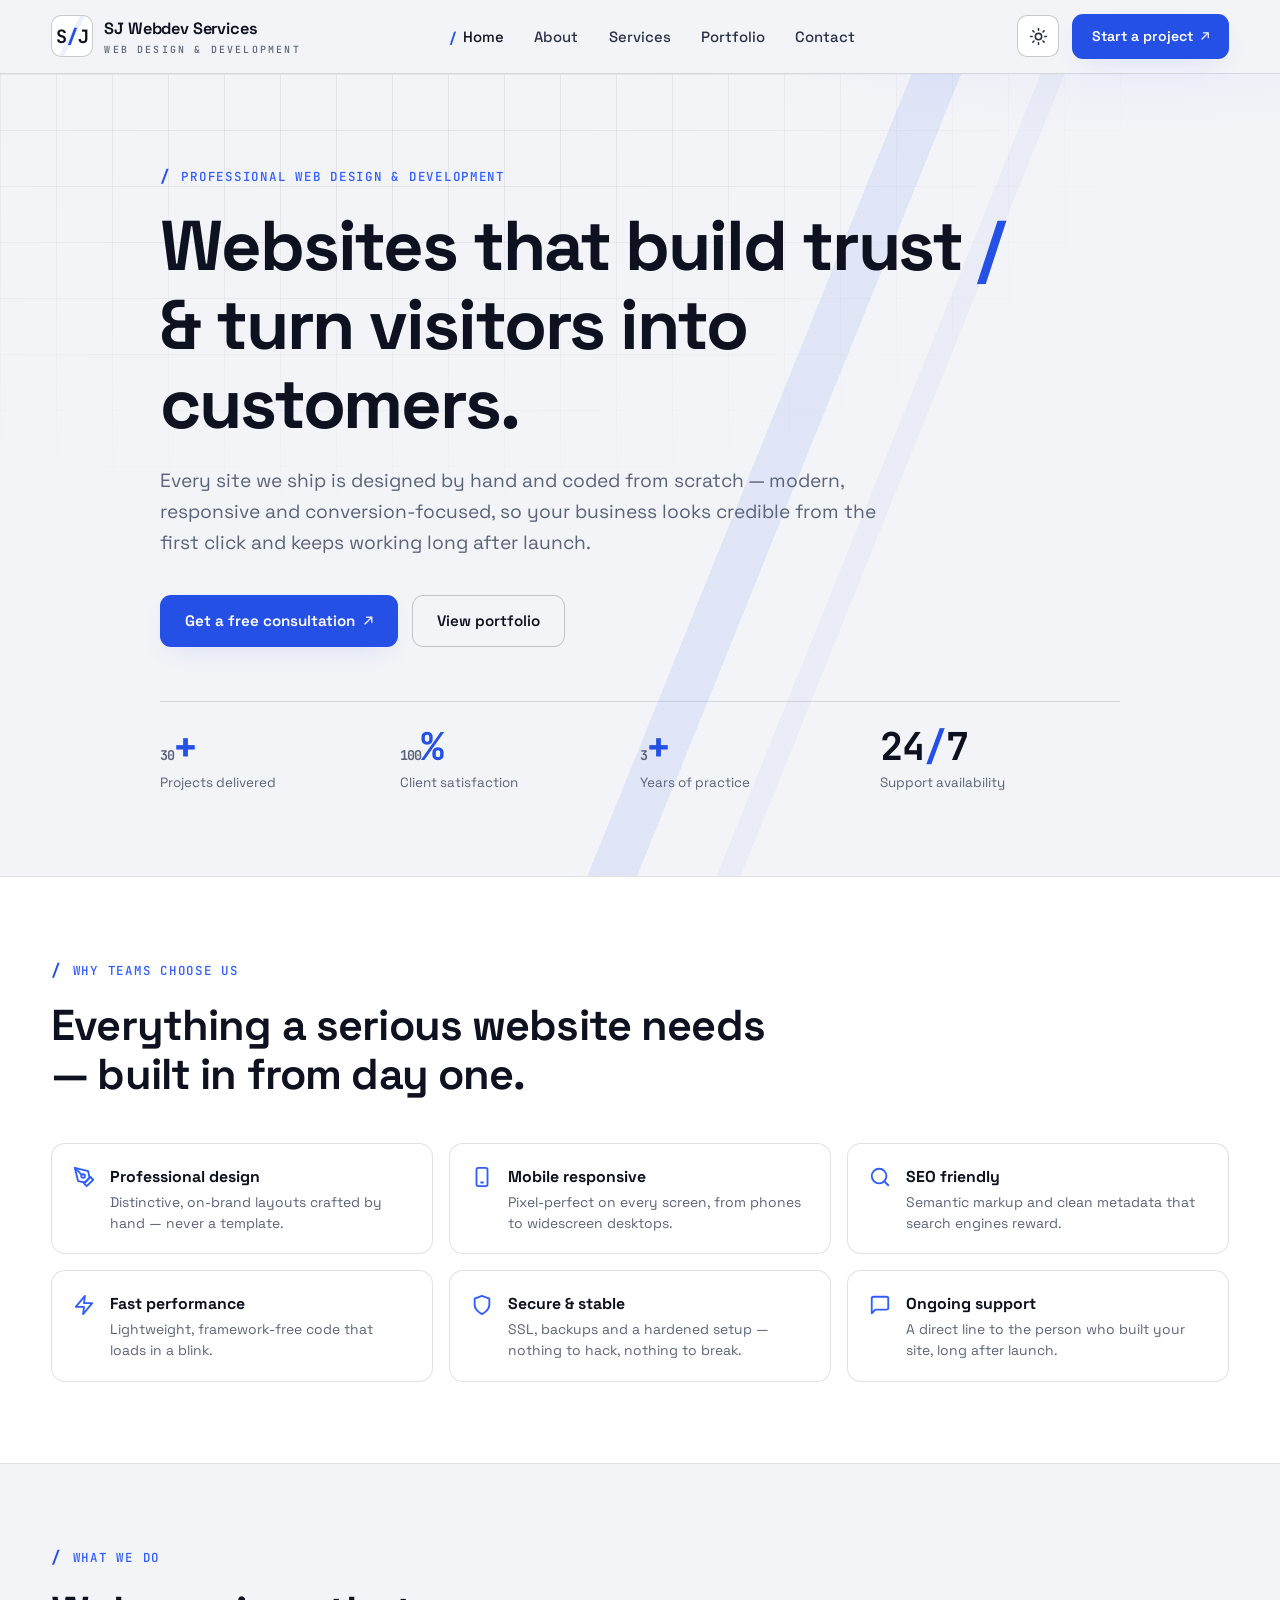
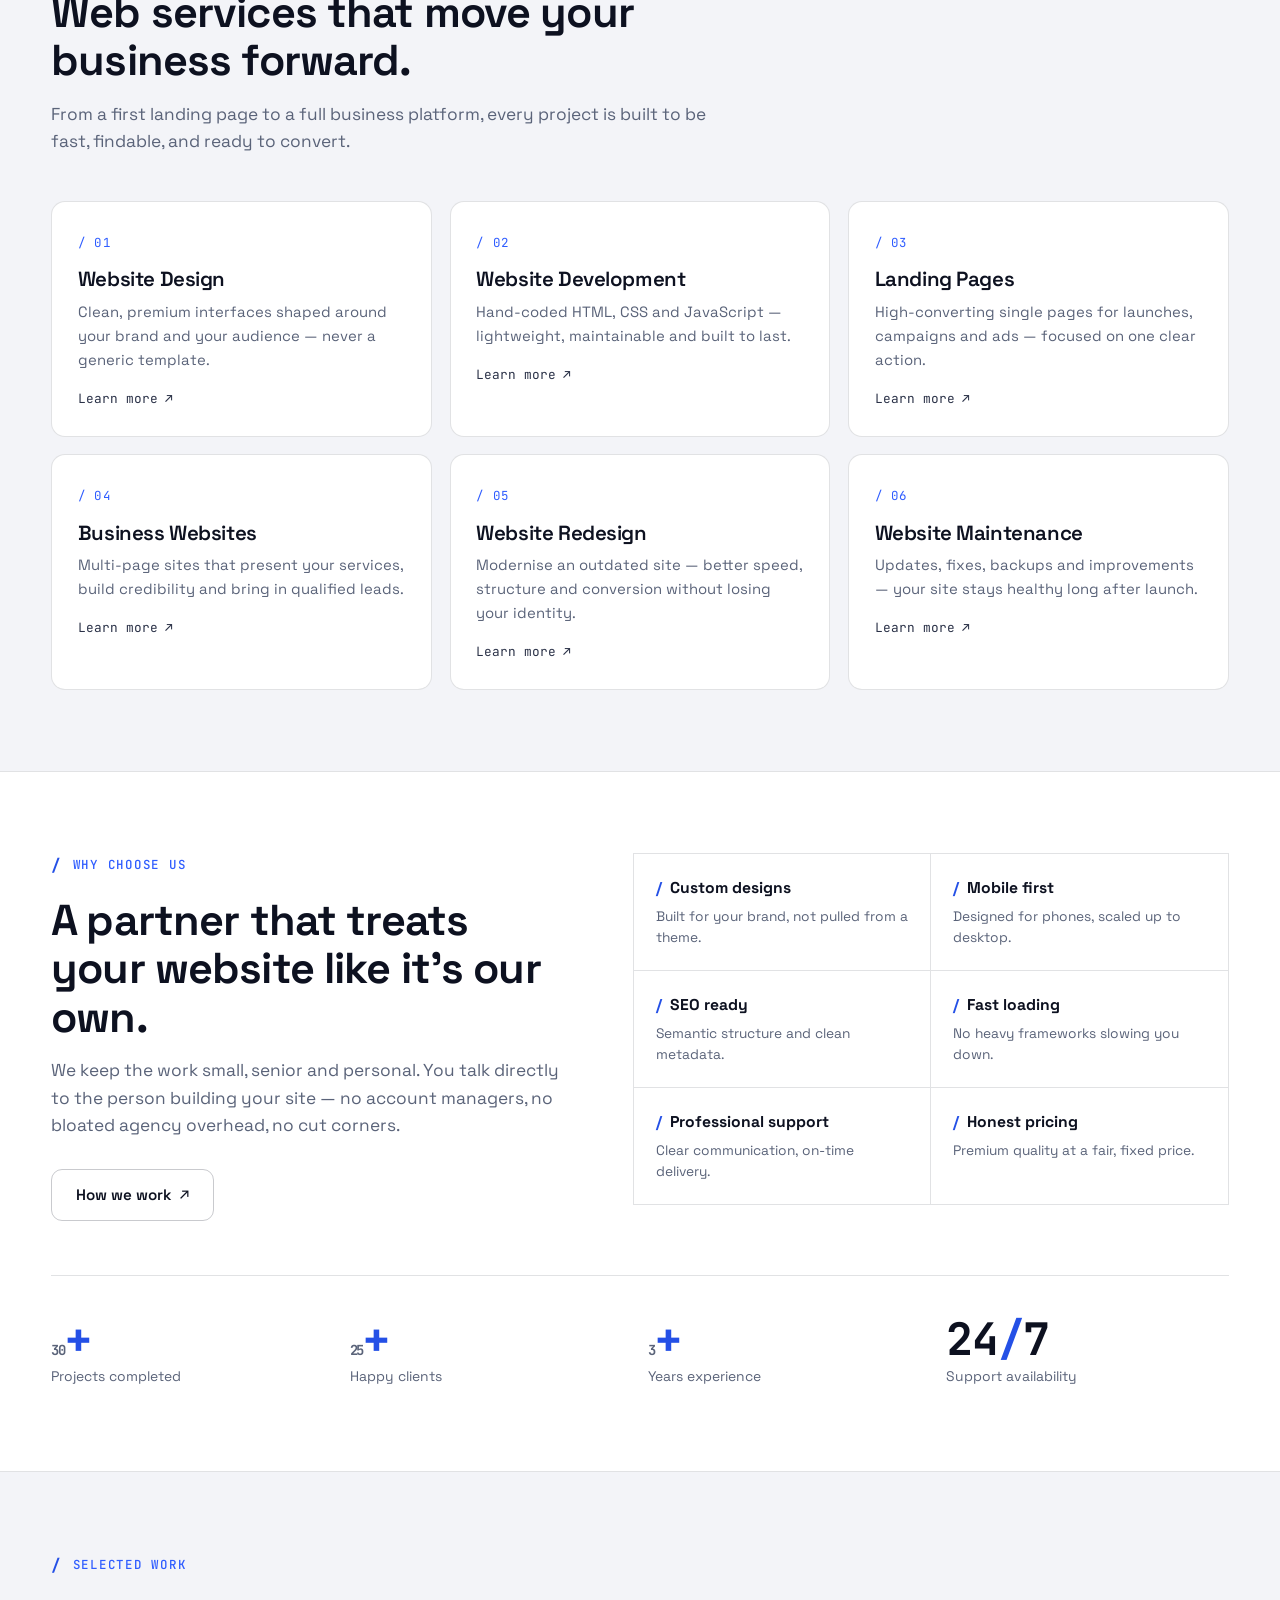
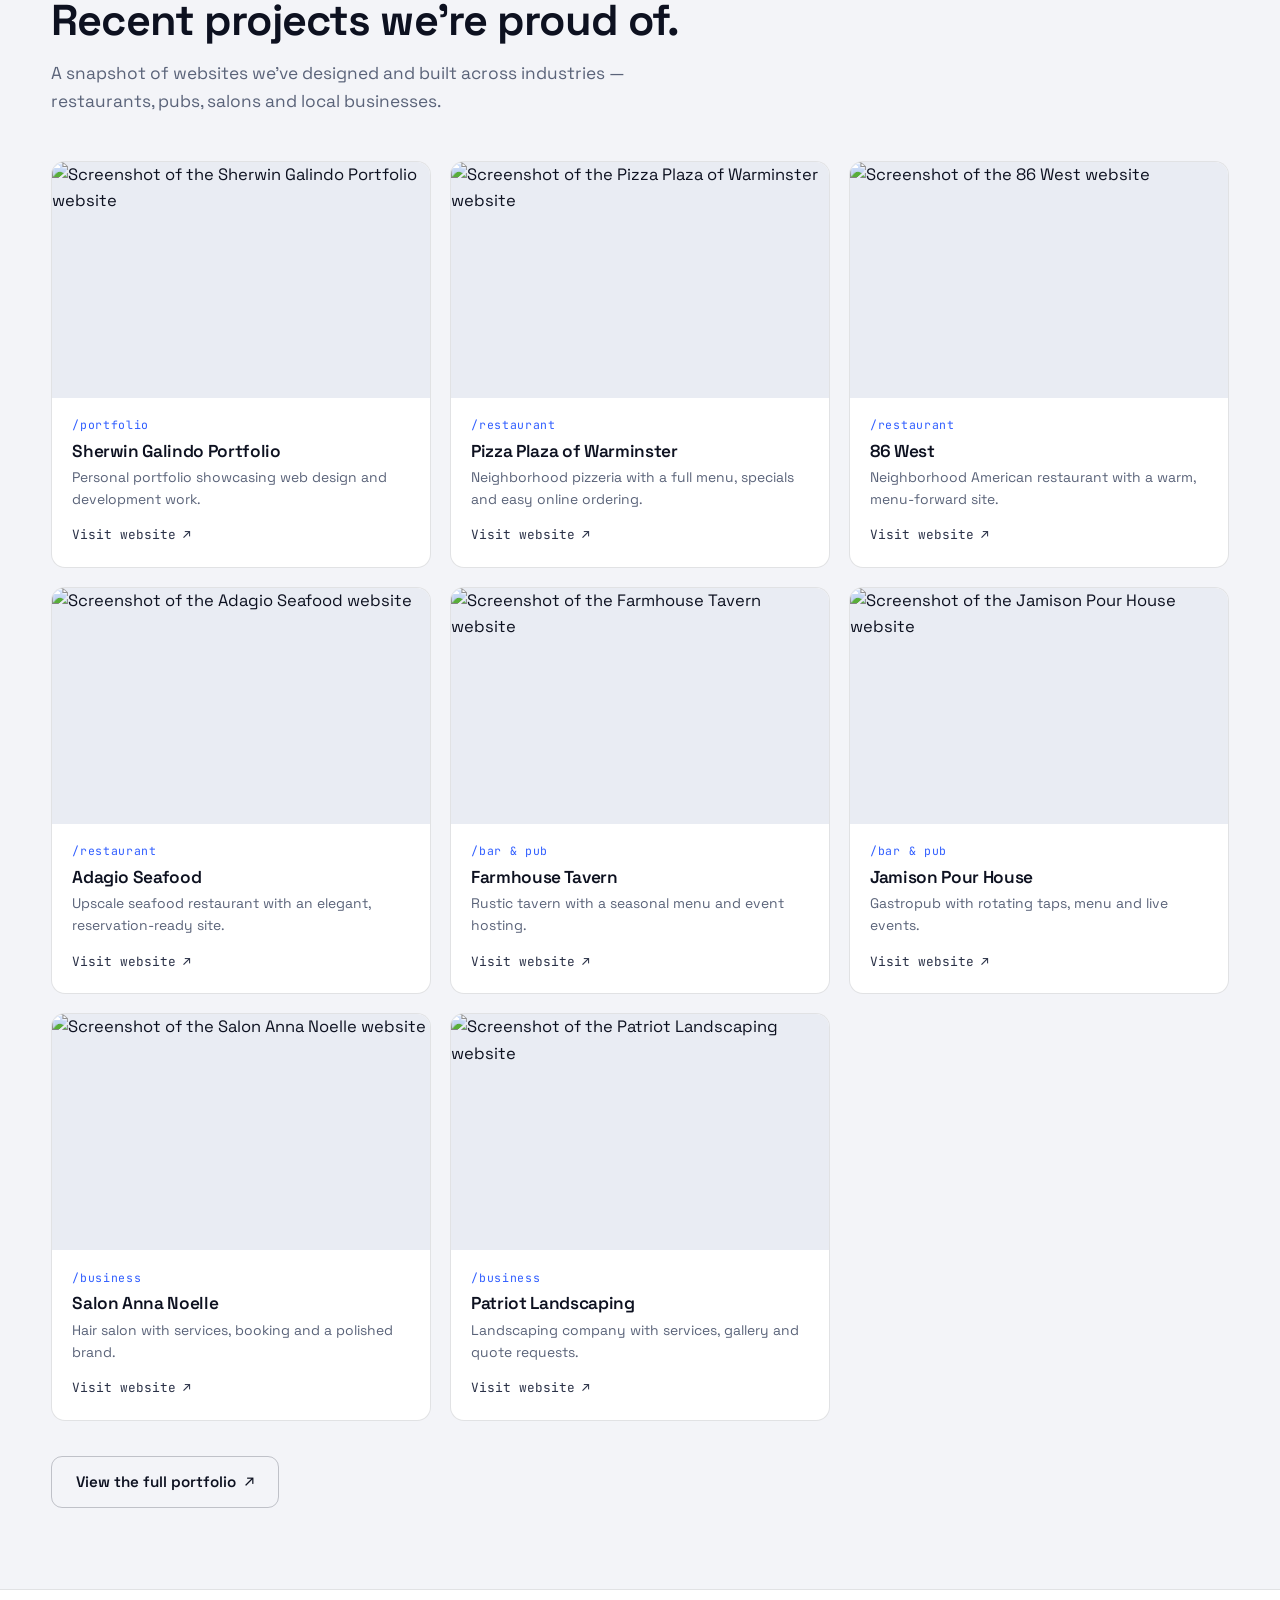
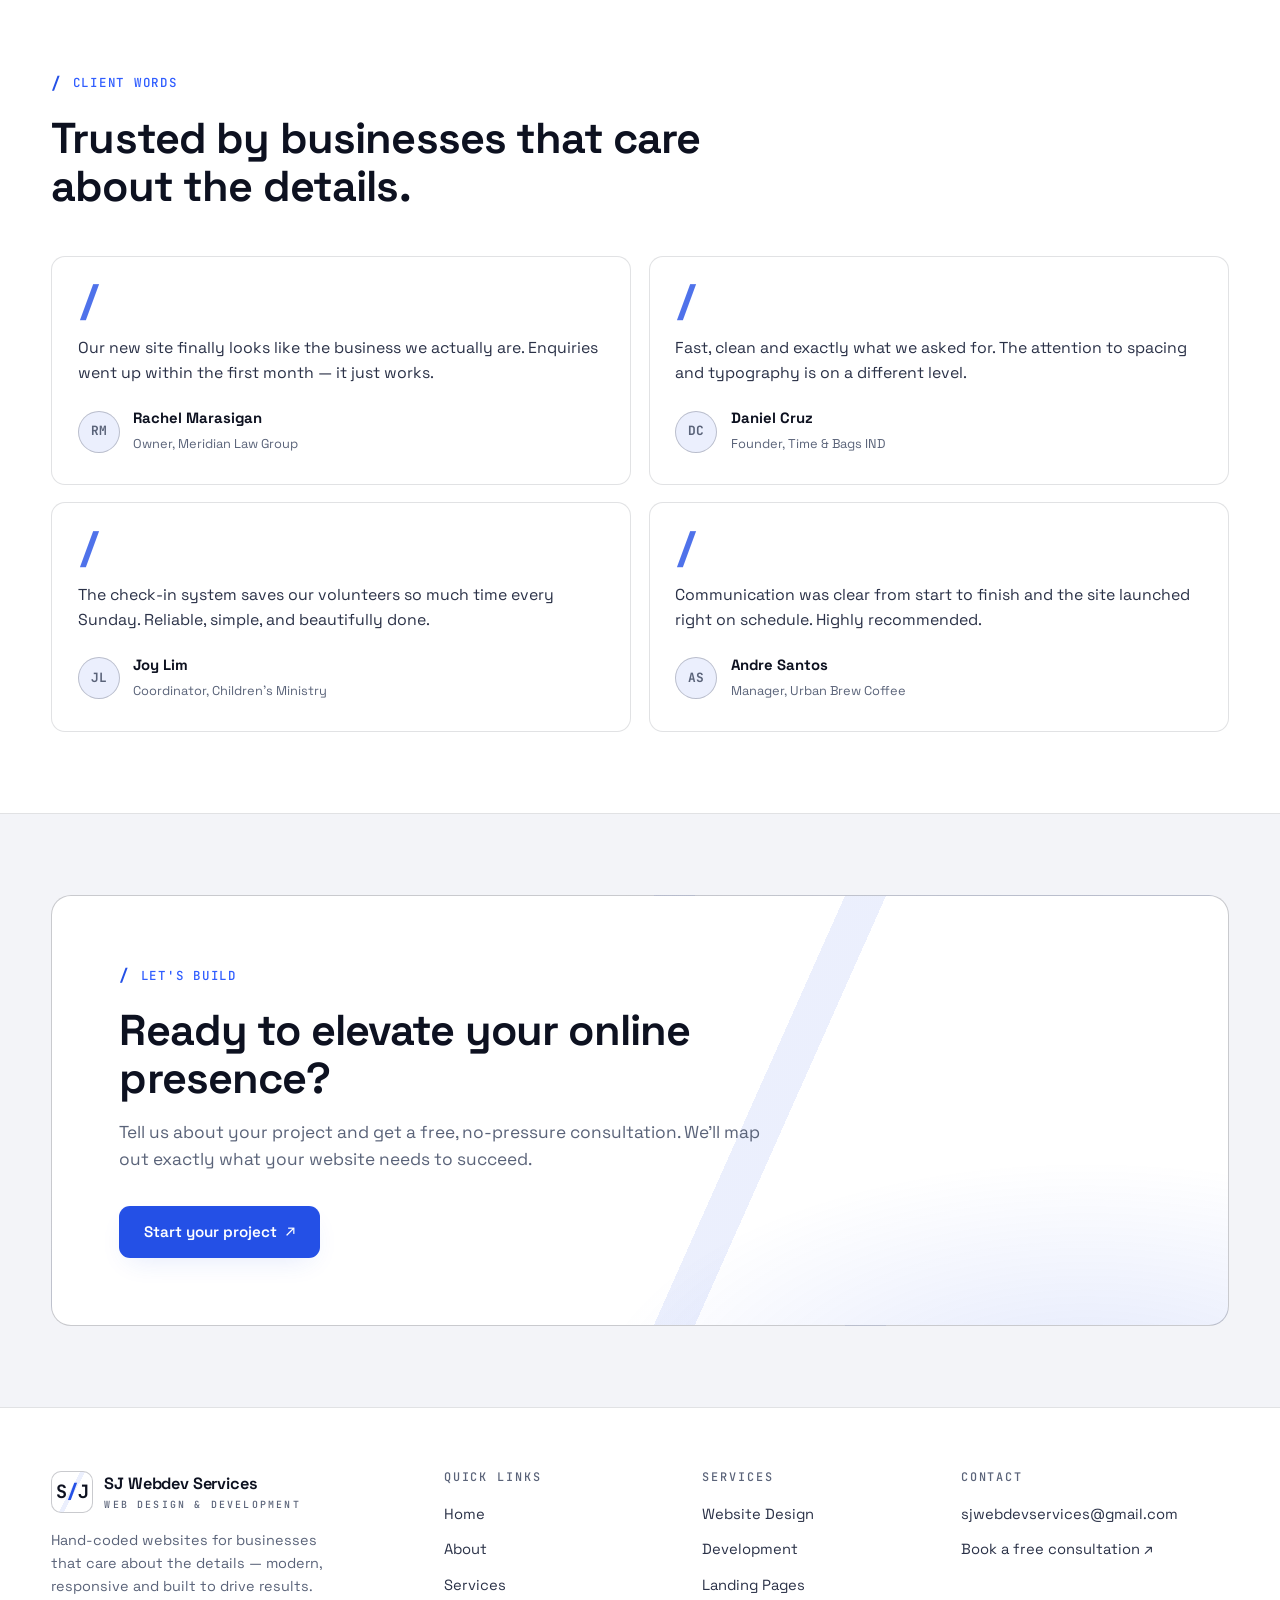
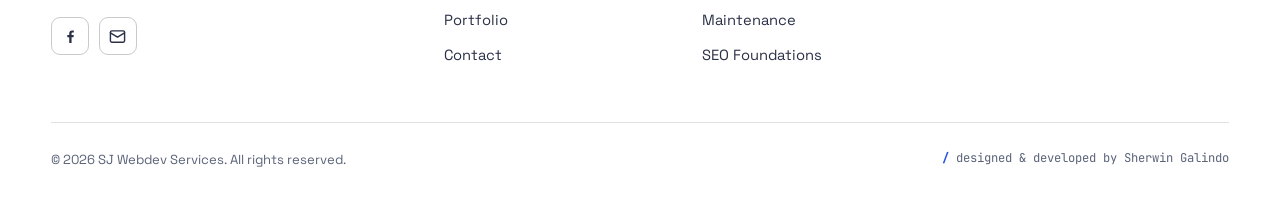
==== commit e5f547b6: "Portfolio: add Sherwin Galindo Portfolio (sherwingalindo.com) as first item Adds the Sherwin Galindo" ====
--- a/index.html
+++ b/index.html
@@ -148,7 +148,15 @@
         <p class="lede">A snapshot of websites we've designed and built across industries — restaurants, pubs, salons and local businesses.</p>
       </div>
       <div class="work-grid">
-        <article class="work reveal" data-cat="restaurant">
+        <article class="work reveal" data-cat="business">
+  <div class="work-thumb"><img src="https://s0.wp.com/mshots/v1/https%3A%2F%2Fsherwingalindo.com%2F?w=800&h=500" alt="Screenshot of the Sherwin Galindo Portfolio website" decoding="async" width="800" height="500"></div>
+  <div class="work-body">
+    <span class="work-tag">/portfolio</span>
+    <h3 class="h3">Sherwin Galindo Portfolio</h3>
+    <p>Personal portfolio showcasing web design and development work.</p>
+    <a class="work-link" href="https://sherwingalindo.com/" target="_blank" rel="noopener">Visit website <span aria-hidden="true">&nearr;</span></a>
+  </div>
+</article><article class="work reveal" data-cat="restaurant">
   <div class="work-thumb"><img src="https://s0.wp.com/mshots/v1/https%3A%2F%2Fhgpizzaplaza.com%2F?w=800&h=500" alt="Screenshot of the Pizza Plaza of Warminster website" decoding="async" width="800" height="500"></div>
   <div class="work-body">
     <span class="work-tag">/restaurant</span>
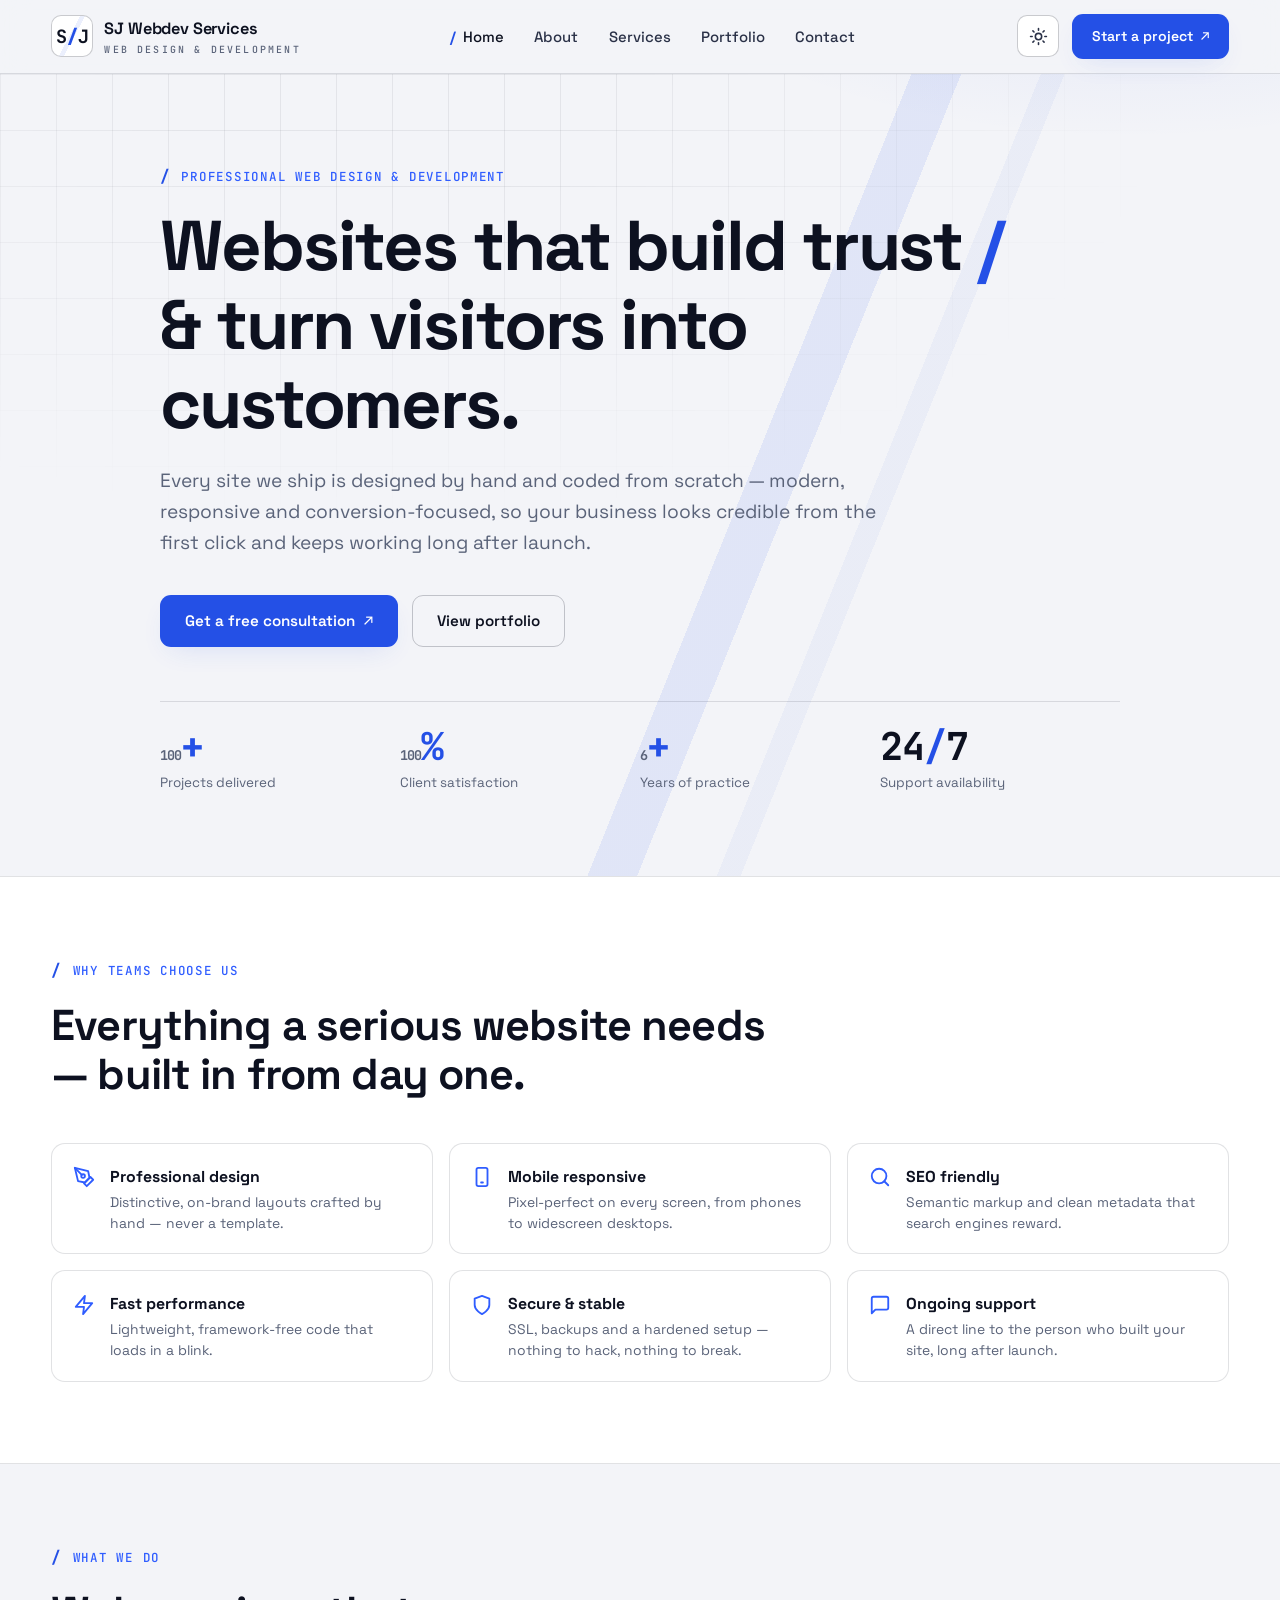
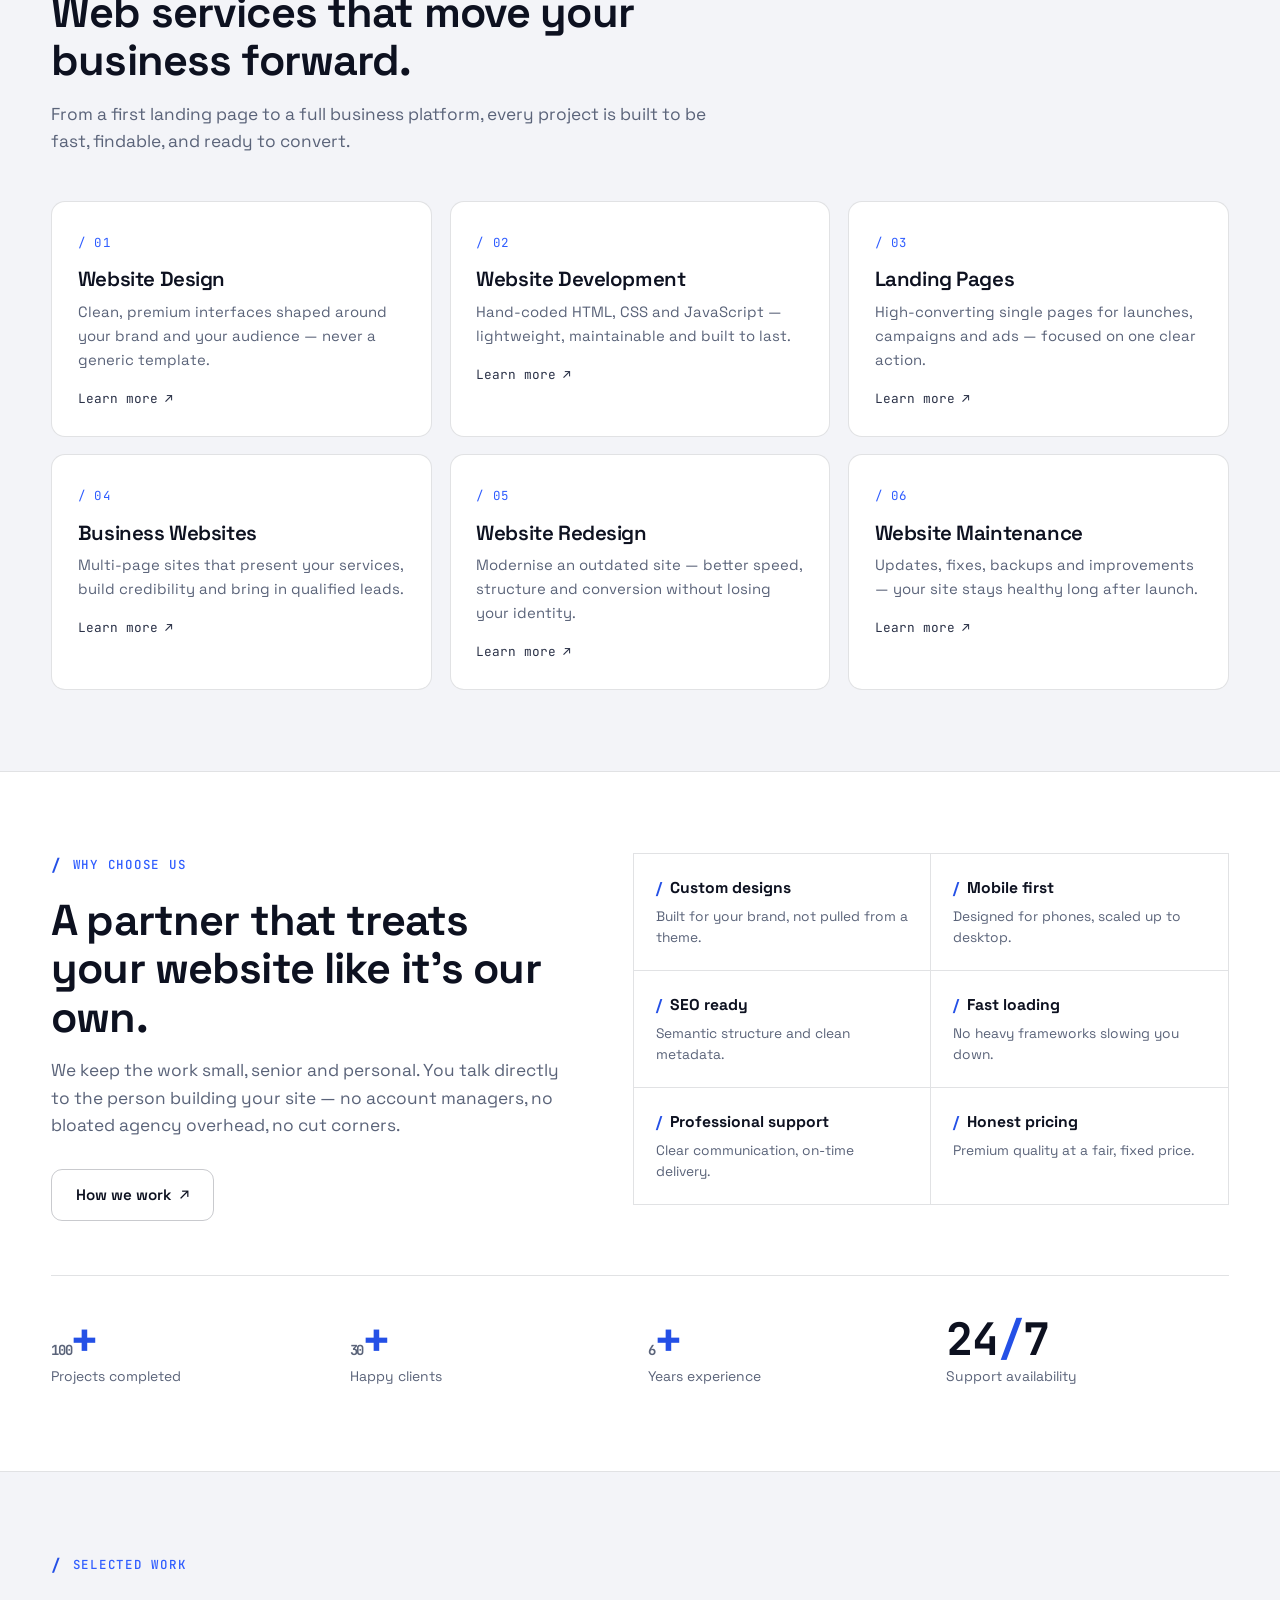
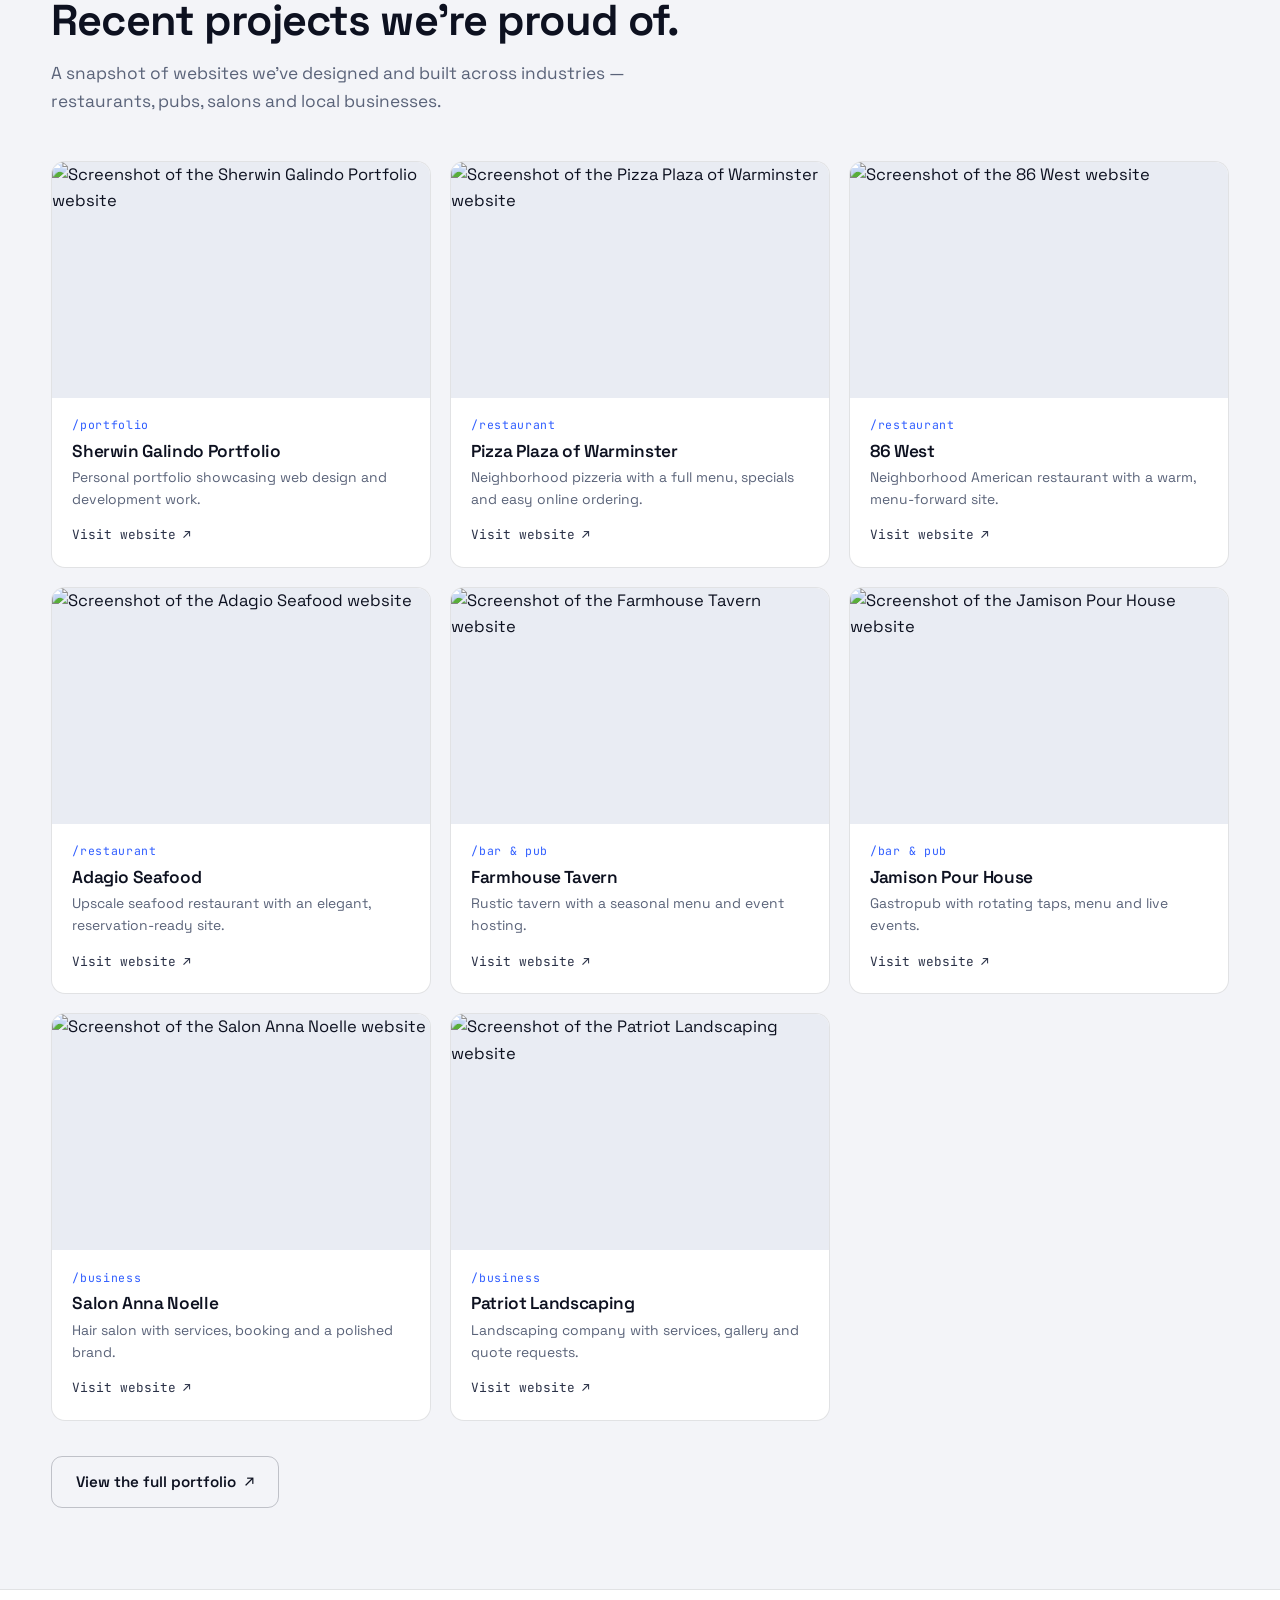
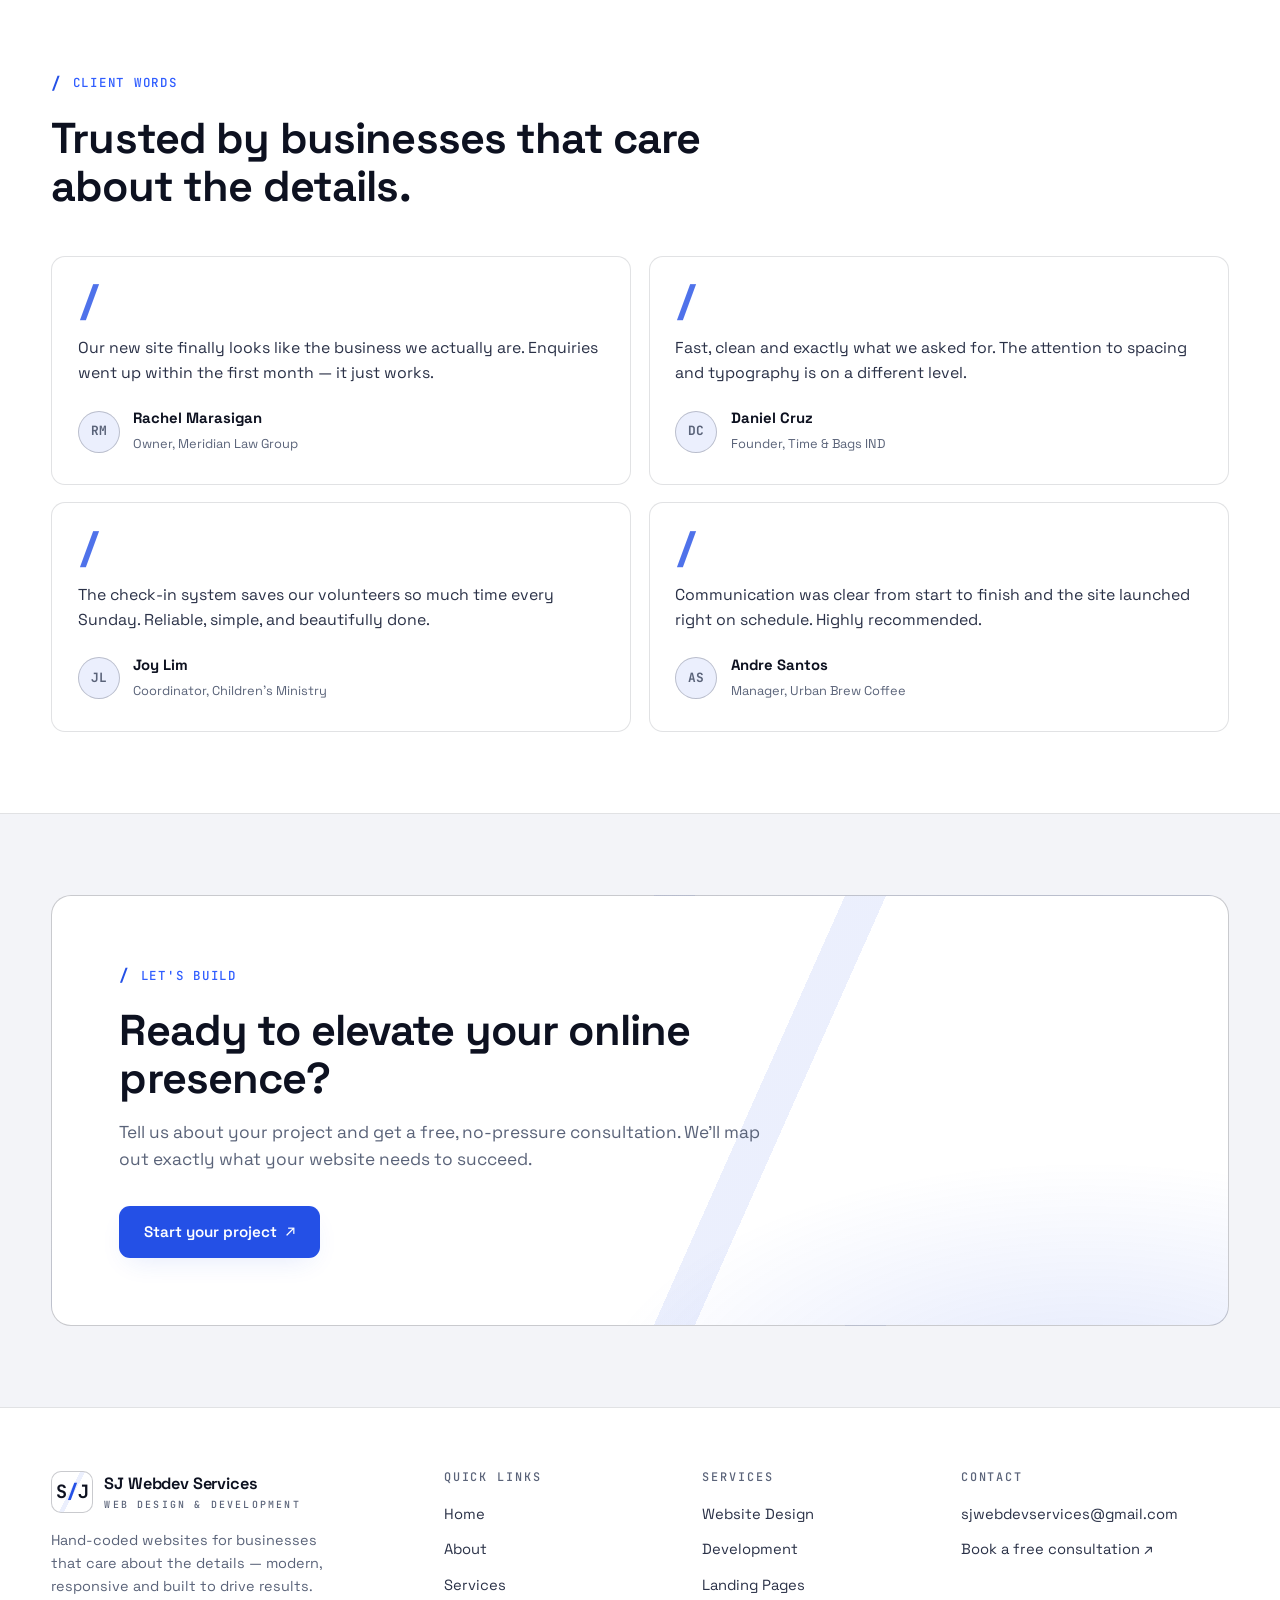
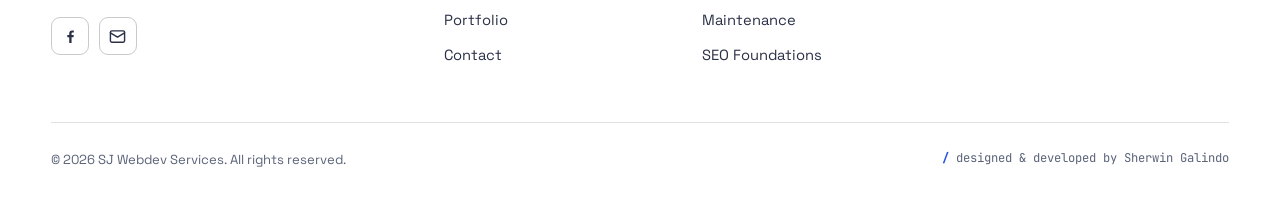
==== commit 15608a3b: "Update stats: 100+ projects, 30+ happy clients, 6+ years Updates the home page hero + metrics counte" ====
--- a/index.html
+++ b/index.html
@@ -71,9 +71,9 @@
         <a class="btn btn-ghost" href="portfolio.html">View portfolio</a>
       </div>
       <div class="hero-stats reveal in reveal-d3">
-        <div class="stat"><b><span data-count="30">0</span><em>+</em></b><span>Projects delivered</span></div>
+        <div class="stat"><b><span data-count="100">0</span><em>+</em></b><span>Projects delivered</span></div>
         <div class="stat"><b><span data-count="100">0</span><em>%</em></b><span>Client satisfaction</span></div>
-        <div class="stat"><b><span data-count="3">0</span><em>+</em></b><span>Years of practice</span></div>
+        <div class="stat"><b><span data-count="6">0</span><em>+</em></b><span>Years of practice</span></div>
         <div class="stat"><b>24<em>/</em>7</b><span>Support availability</span></div>
       </div>
     </div>
@@ -131,9 +131,9 @@
         </div>
       </div>
       <div class="metrics">
-        <div class="metric reveal"><b><span data-count="30">0</span><em>+</em></b><span>Projects completed</span></div>
-        <div class="metric reveal reveal-d1"><b><span data-count="25">0</span><em>+</em></b><span>Happy clients</span></div>
-        <div class="metric reveal reveal-d2"><b><span data-count="3">0</span><em>+</em></b><span>Years experience</span></div>
+        <div class="metric reveal"><b><span data-count="100">0</span><em>+</em></b><span>Projects completed</span></div>
+        <div class="metric reveal reveal-d1"><b><span data-count="30">0</span><em>+</em></b><span>Happy clients</span></div>
+        <div class="metric reveal reveal-d2"><b><span data-count="6">0</span><em>+</em></b><span>Years experience</span></div>
         <div class="metric reveal reveal-d3"><b>24<em>/</em>7</b><span>Support availability</span></div>
       </div>
     </div>
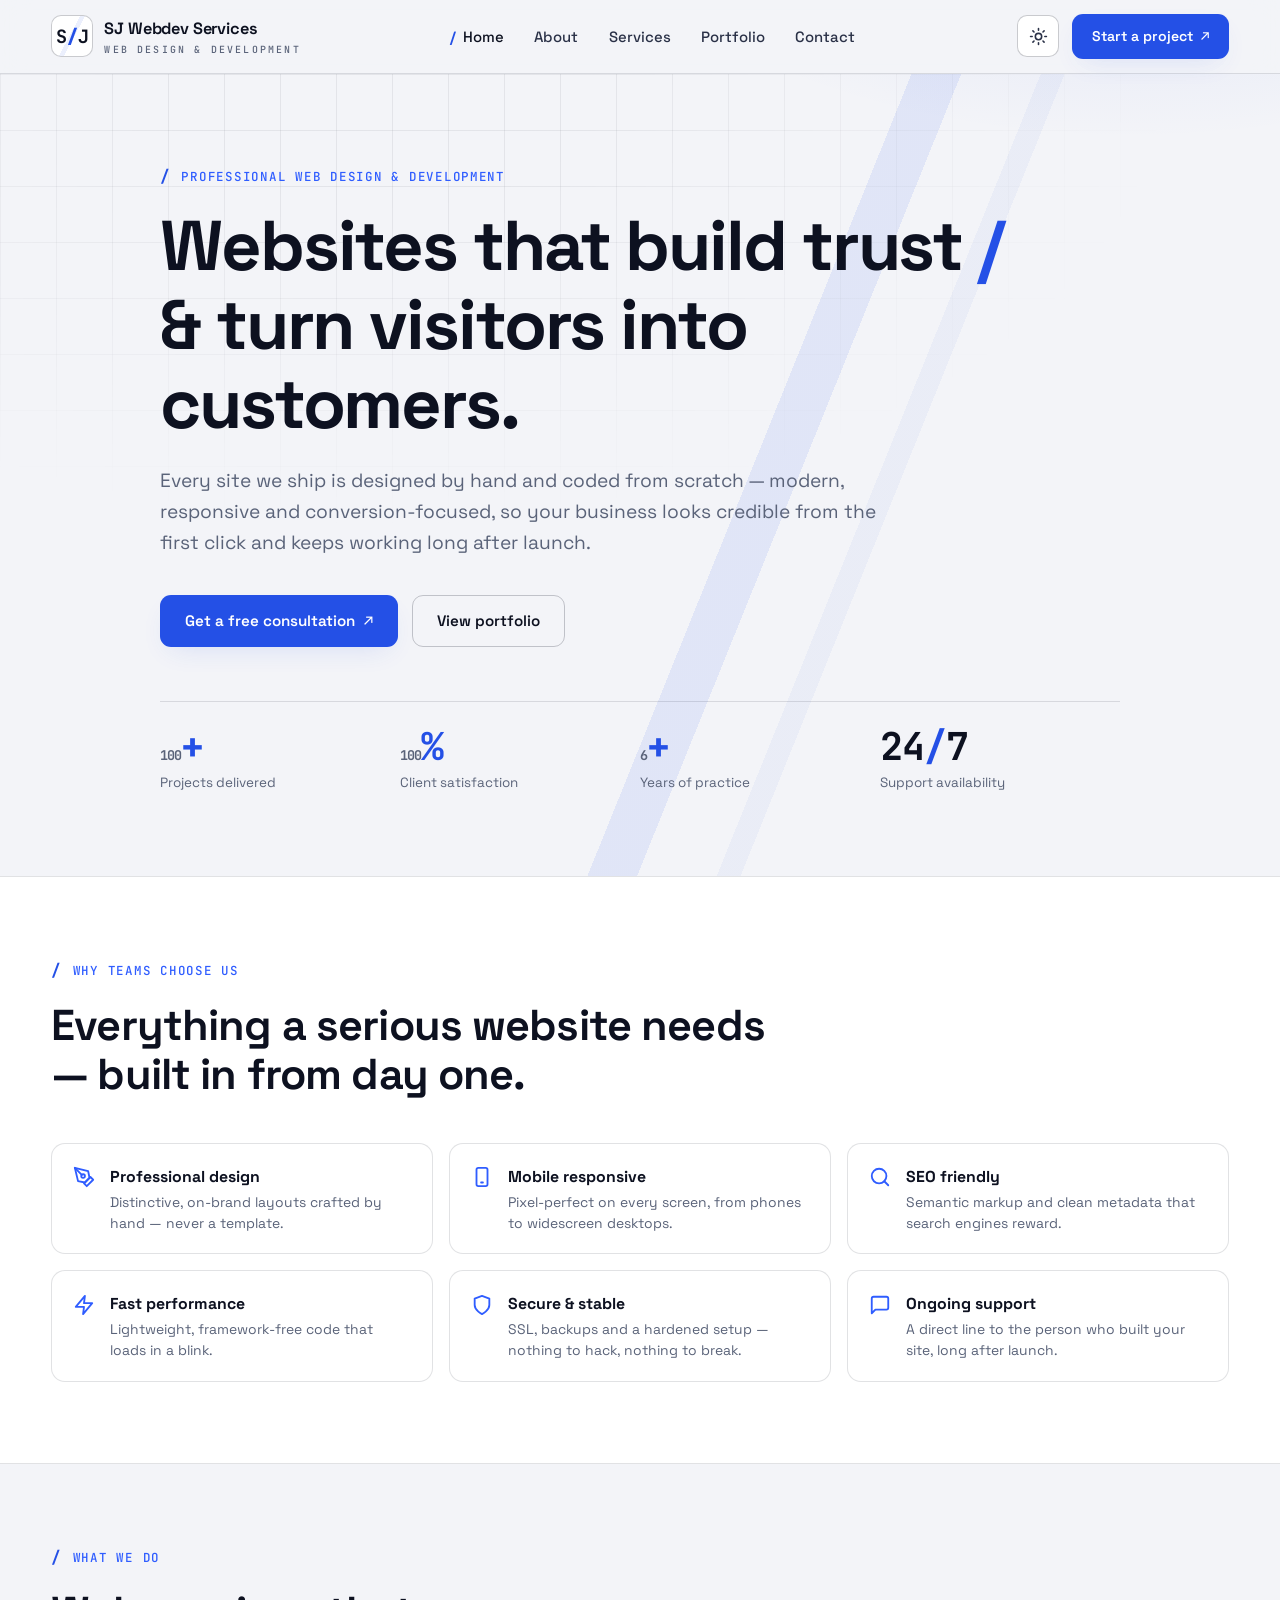
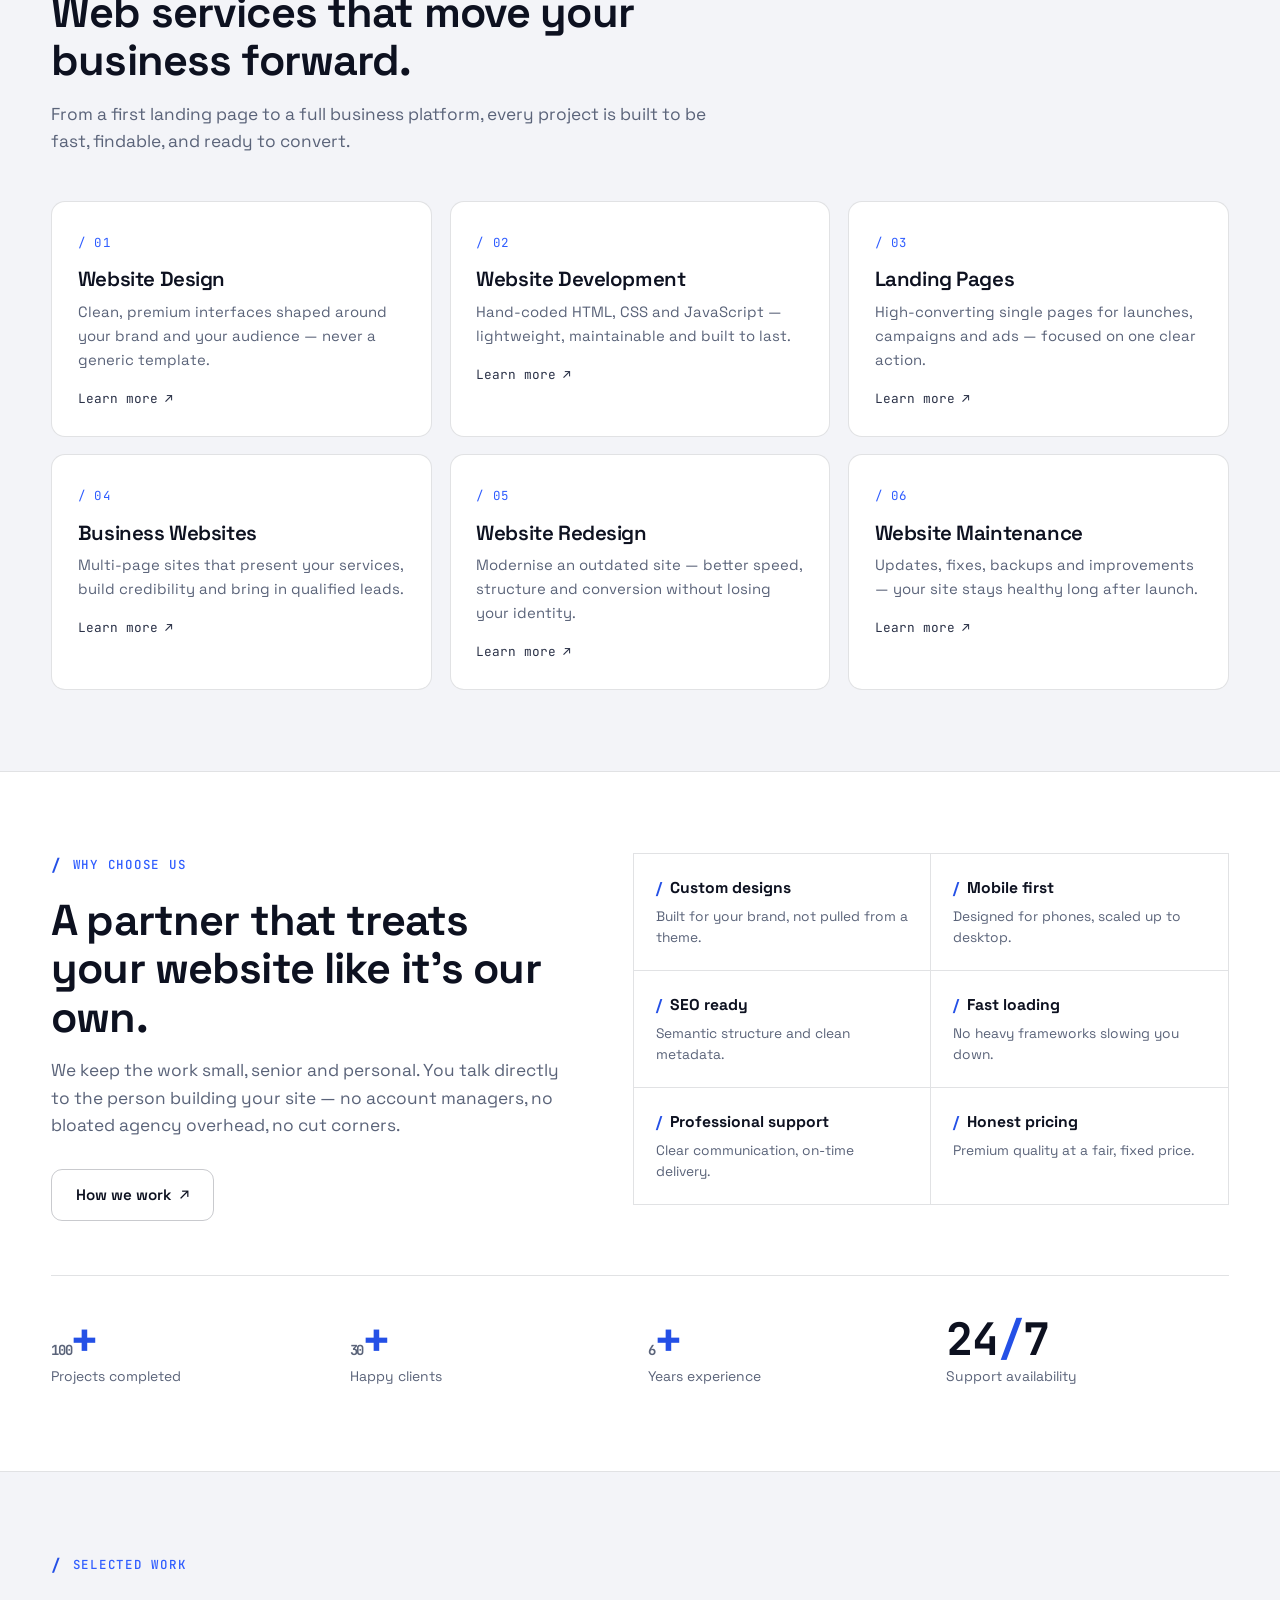
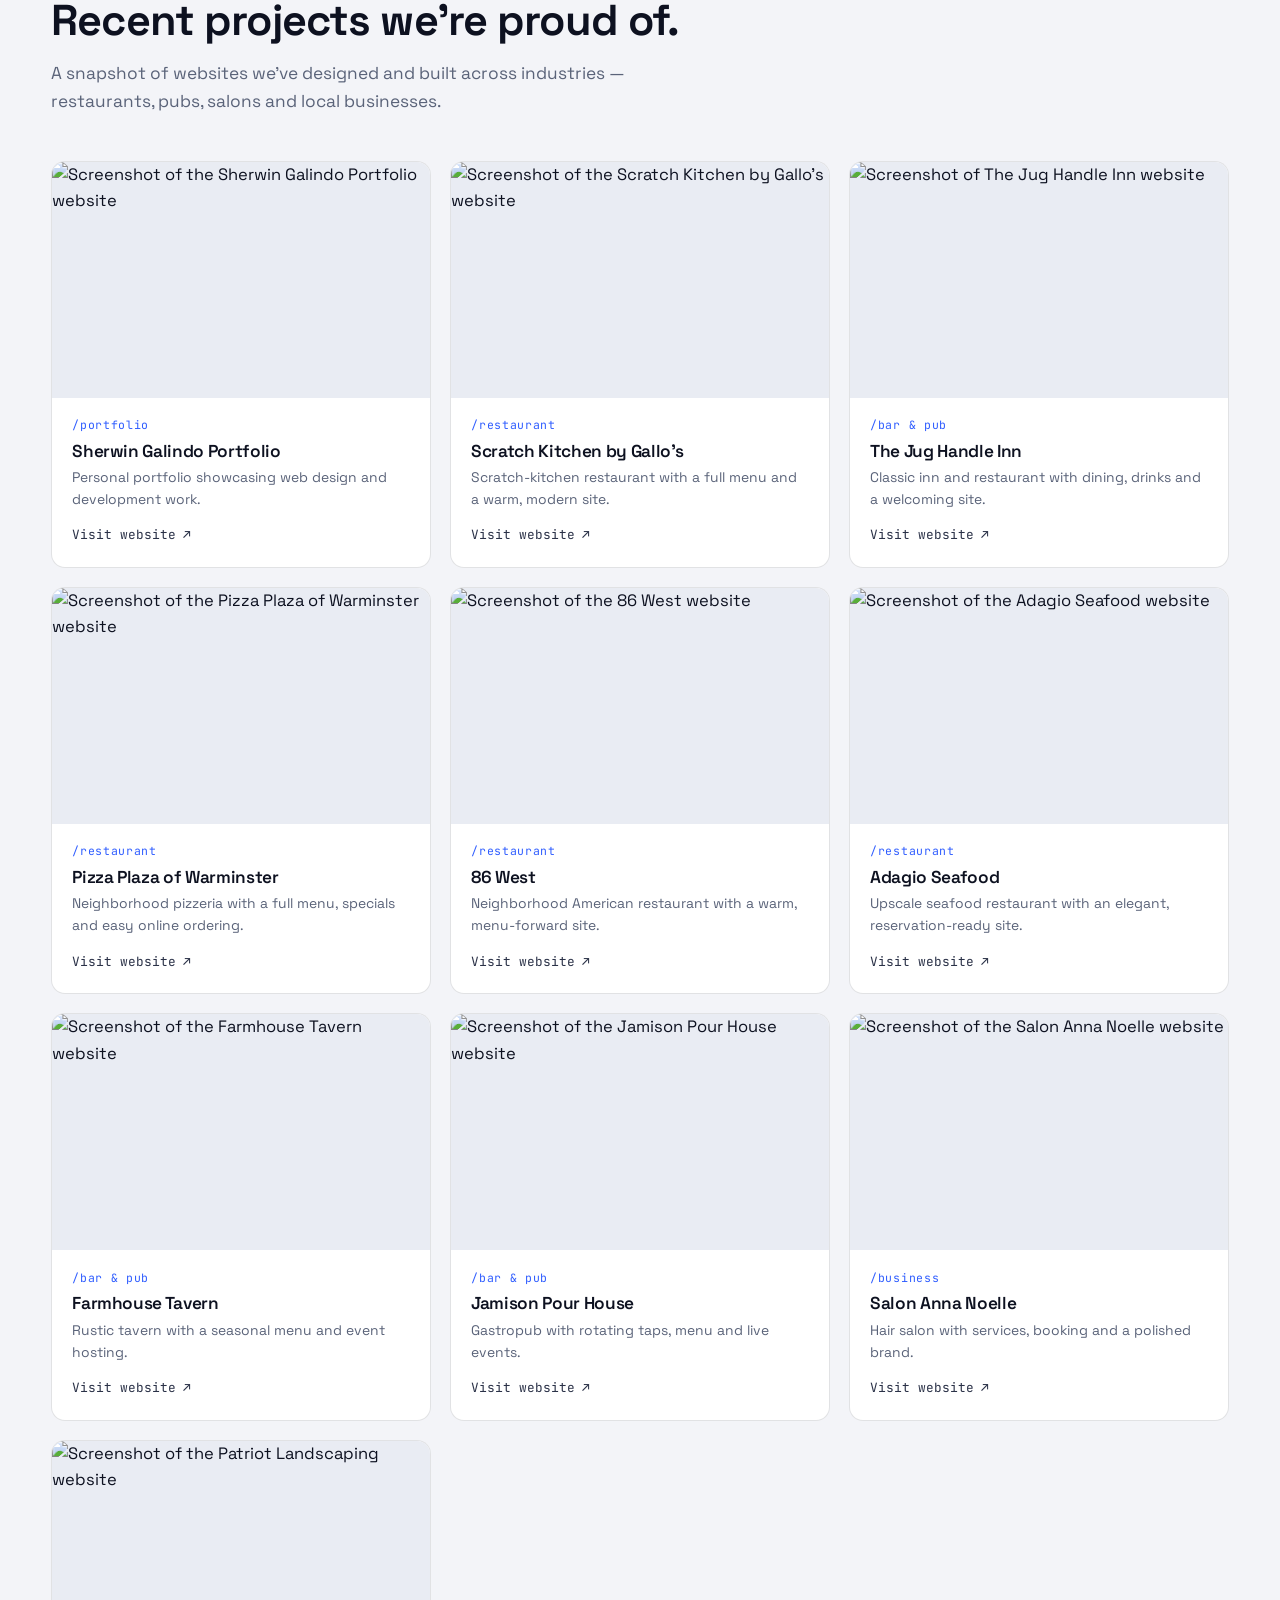
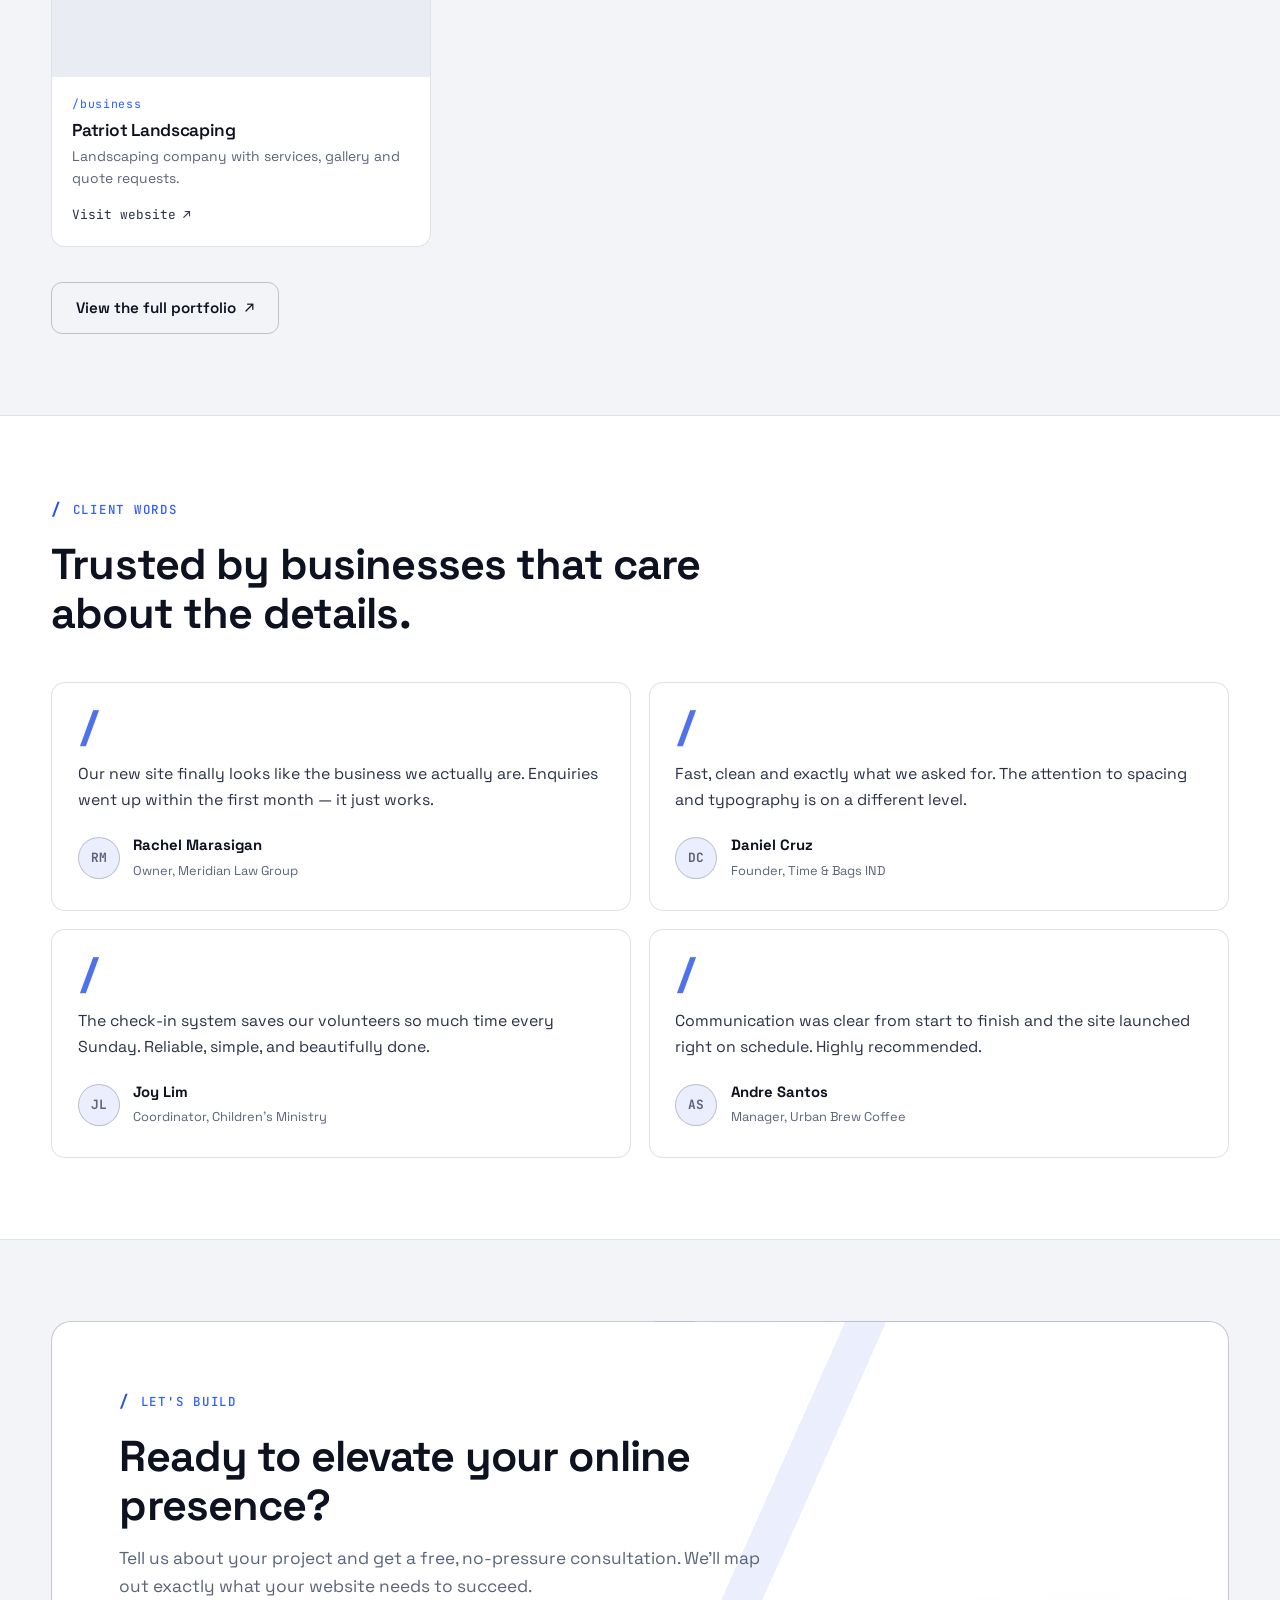
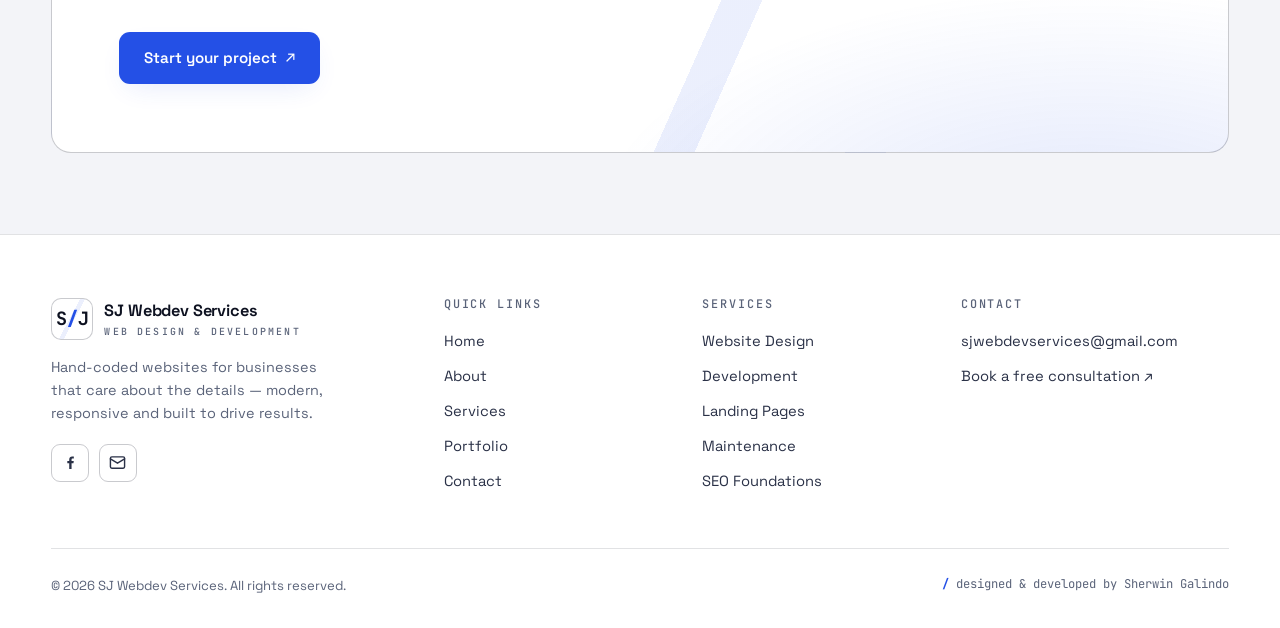
==== commit ad374d4e: "Portfolio: add Scratch Kitchen by Gallo's and The Jug Handle Inn Adds two projects right after Sherw" ====
--- a/index.html
+++ b/index.html
@@ -157,6 +157,22 @@
     <a class="work-link" href="https://sherwingalindo.com/" target="_blank" rel="noopener">Visit website <span aria-hidden="true">&nearr;</span></a>
   </div>
 </article><article class="work reveal" data-cat="restaurant">
+  <div class="work-thumb"><img src="https://s0.wp.com/mshots/v1/https%3A%2F%2Fgalloskitchen.d1websites.com%2Findex.html?w=800&h=500" alt="Screenshot of the Scratch Kitchen by Gallo's website" loading="lazy" decoding="async" width="800" height="500"></div>
+  <div class="work-body">
+    <span class="work-tag">/restaurant</span>
+    <h3 class="h3">Scratch Kitchen by Gallo's</h3>
+    <p>Scratch-kitchen restaurant with a full menu and a warm, modern site.</p>
+    <a class="work-link" href="https://galloskitchen.d1websites.com/index.html" target="_blank" rel="noopener">Visit website <span aria-hidden="true">&nearr;</span></a>
+  </div>
+</article><article class="work reveal" data-cat="bar">
+  <div class="work-thumb"><img src="https://s0.wp.com/mshots/v1/https%3A%2F%2Fsherwingalindo18.github.io%2Fthejughandleinn%2Findex.html?w=800&h=500" alt="Screenshot of The Jug Handle Inn website" loading="lazy" decoding="async" width="800" height="500"></div>
+  <div class="work-body">
+    <span class="work-tag">/bar &amp; pub</span>
+    <h3 class="h3">The Jug Handle Inn</h3>
+    <p>Classic inn and restaurant with dining, drinks and a welcoming site.</p>
+    <a class="work-link" href="https://sherwingalindo18.github.io/thejughandleinn/index.html" target="_blank" rel="noopener">Visit website <span aria-hidden="true">&nearr;</span></a>
+  </div>
+</article><article class="work reveal" data-cat="restaurant">
   <div class="work-thumb"><img src="https://s0.wp.com/mshots/v1/https%3A%2F%2Fhgpizzaplaza.com%2F?w=800&h=500" alt="Screenshot of the Pizza Plaza of Warminster website" decoding="async" width="800" height="500"></div>
   <div class="work-body">
     <span class="work-tag">/restaurant</span>
